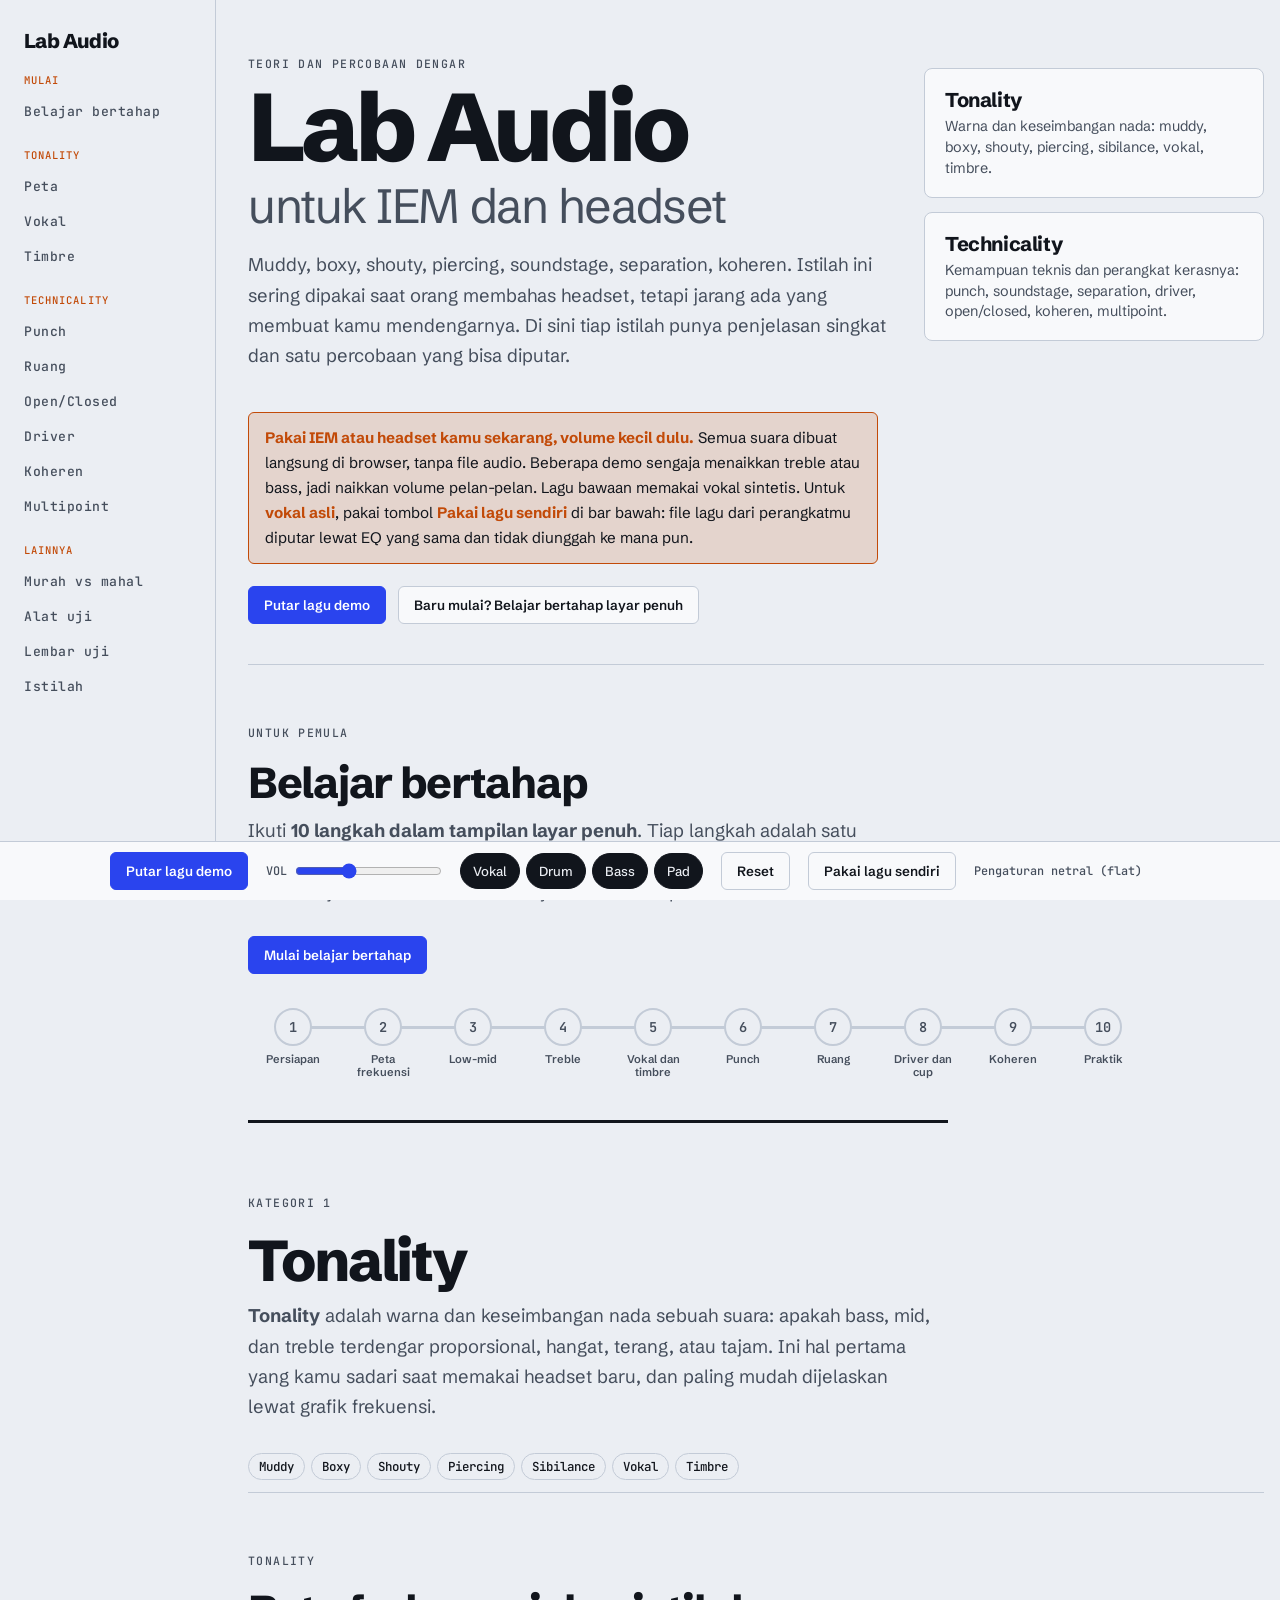
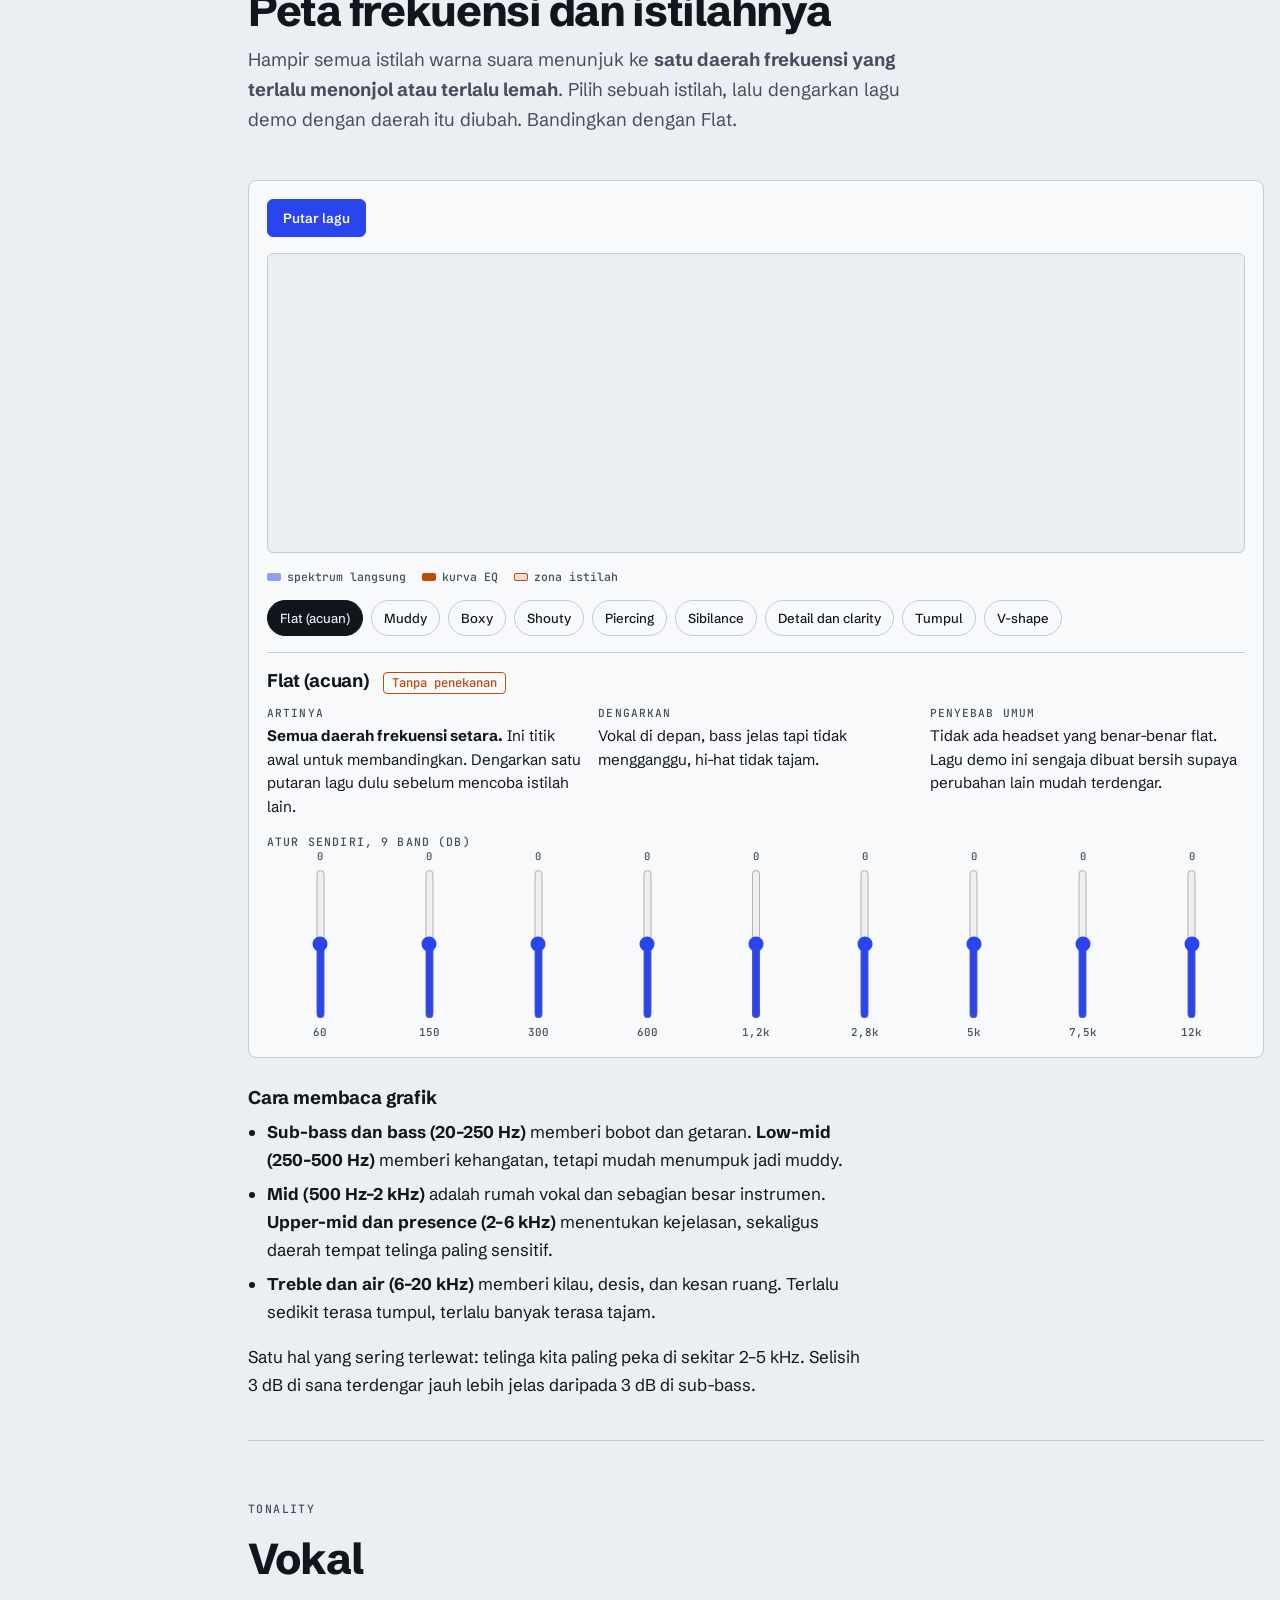
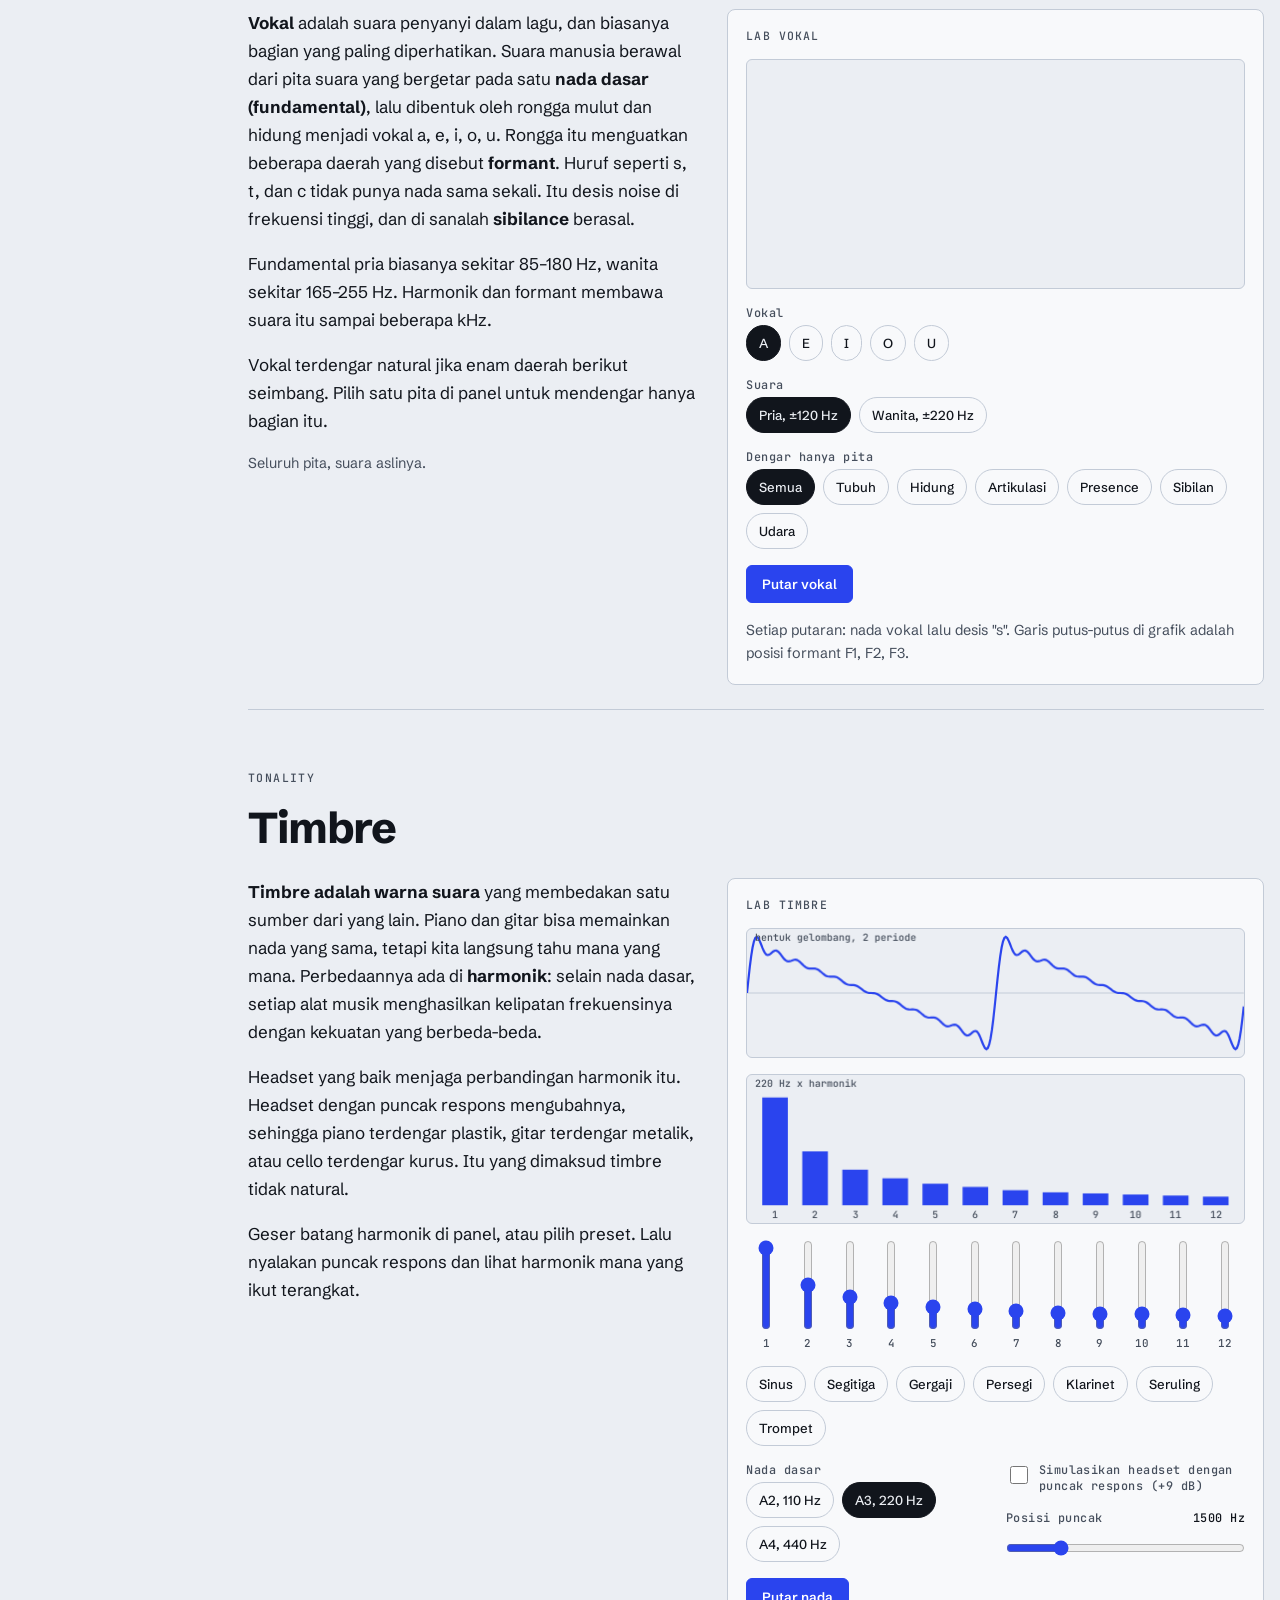
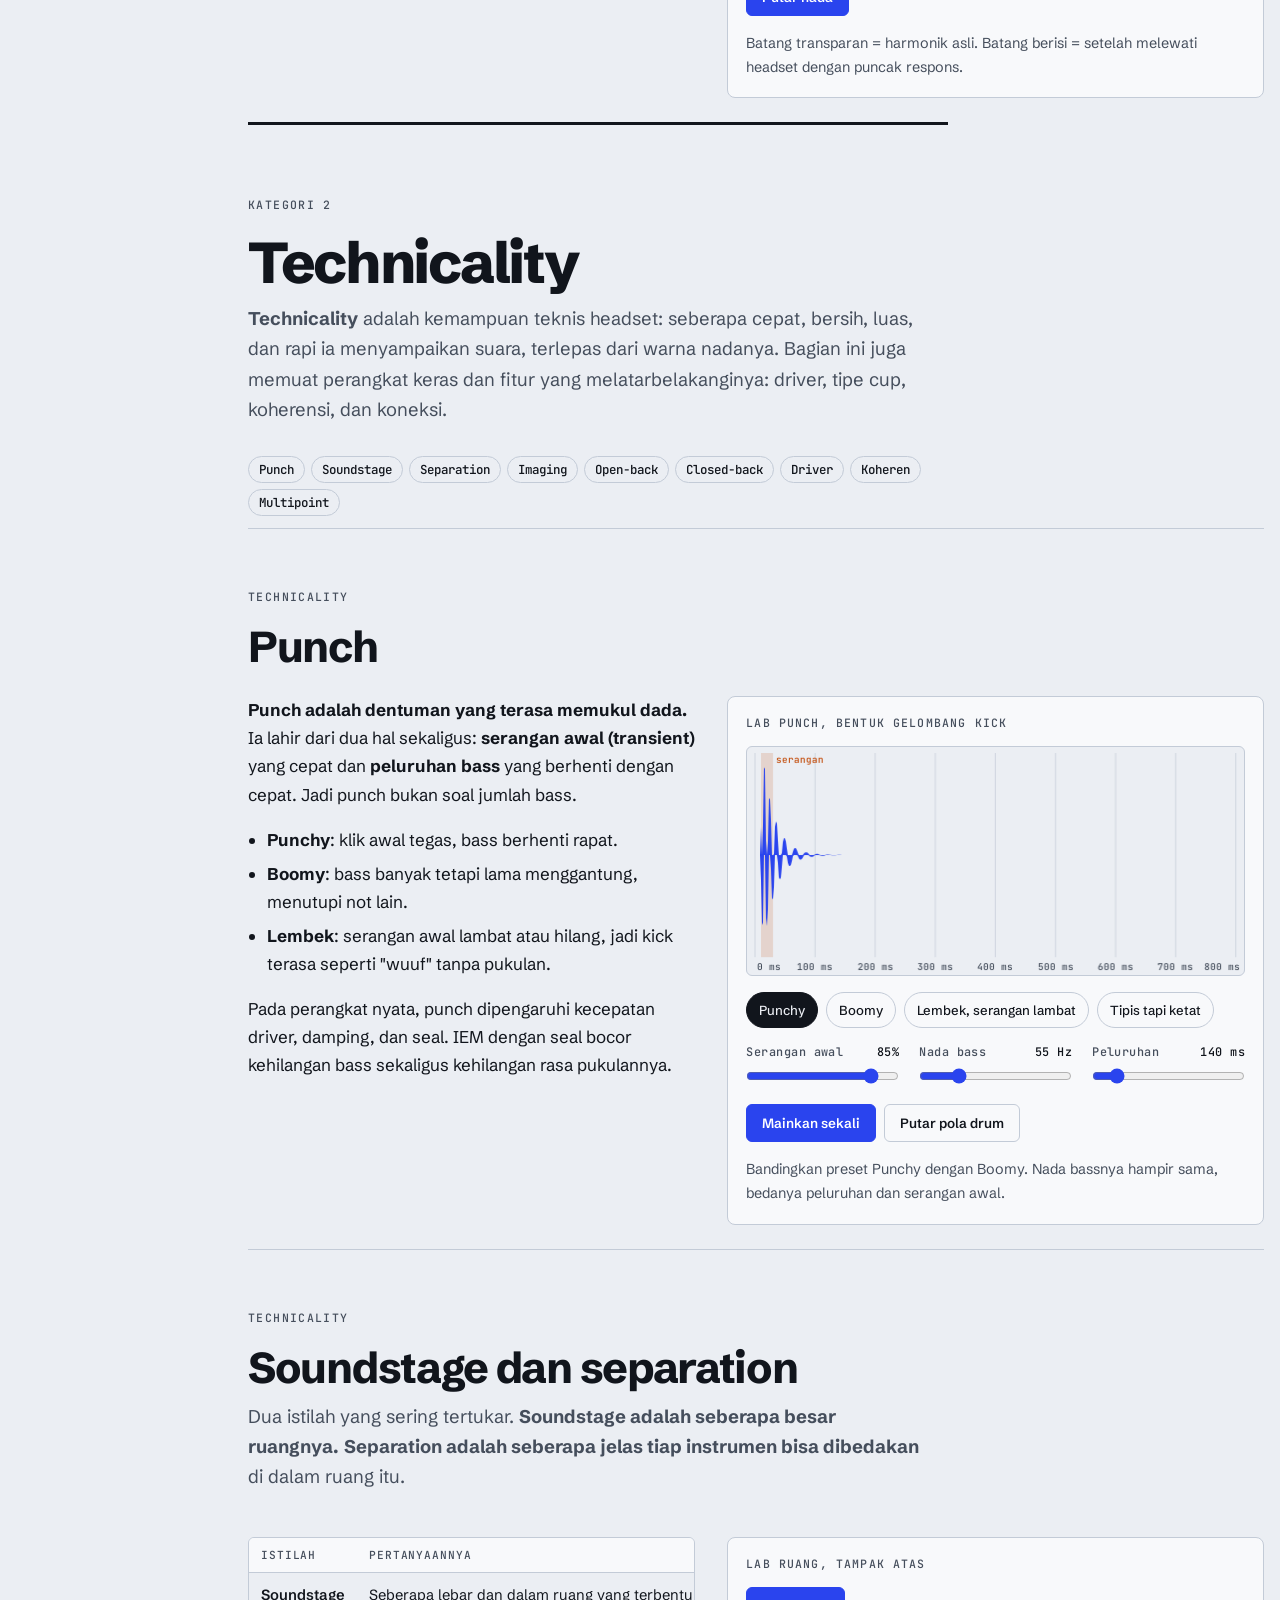
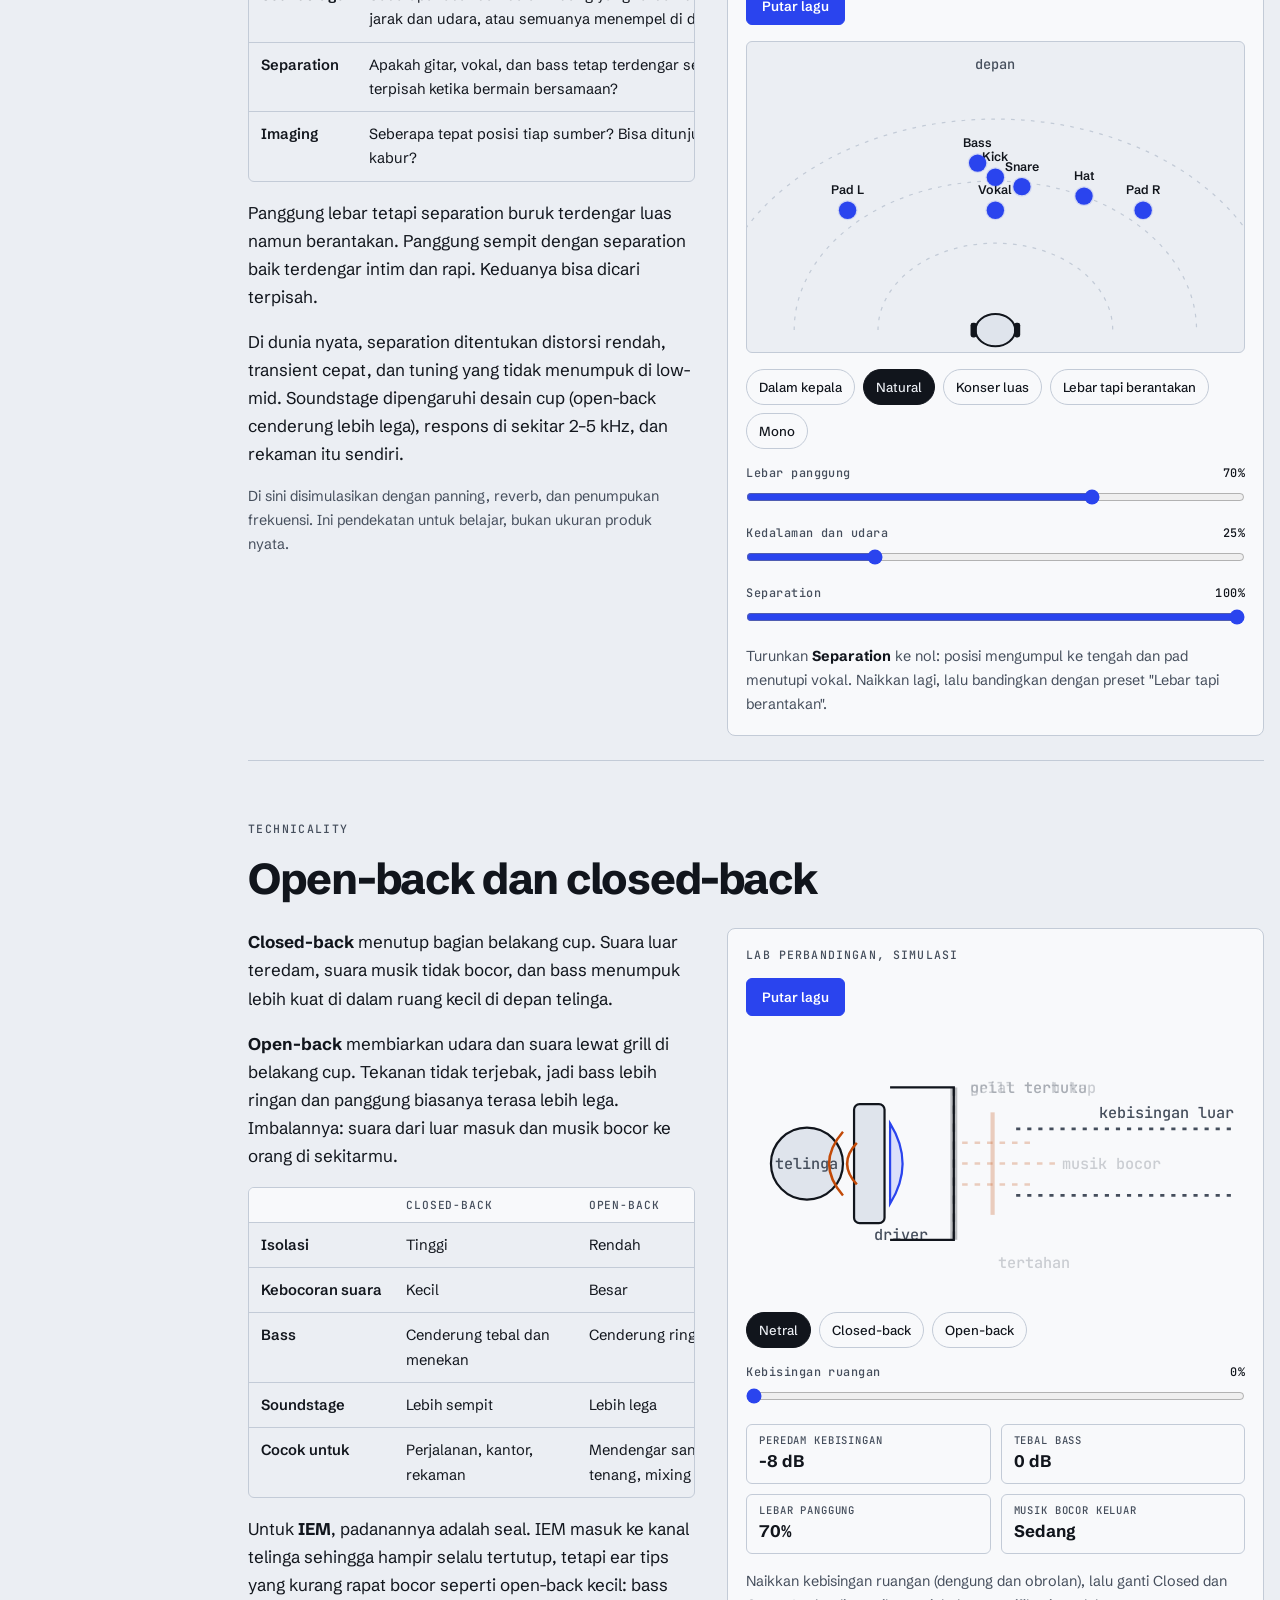
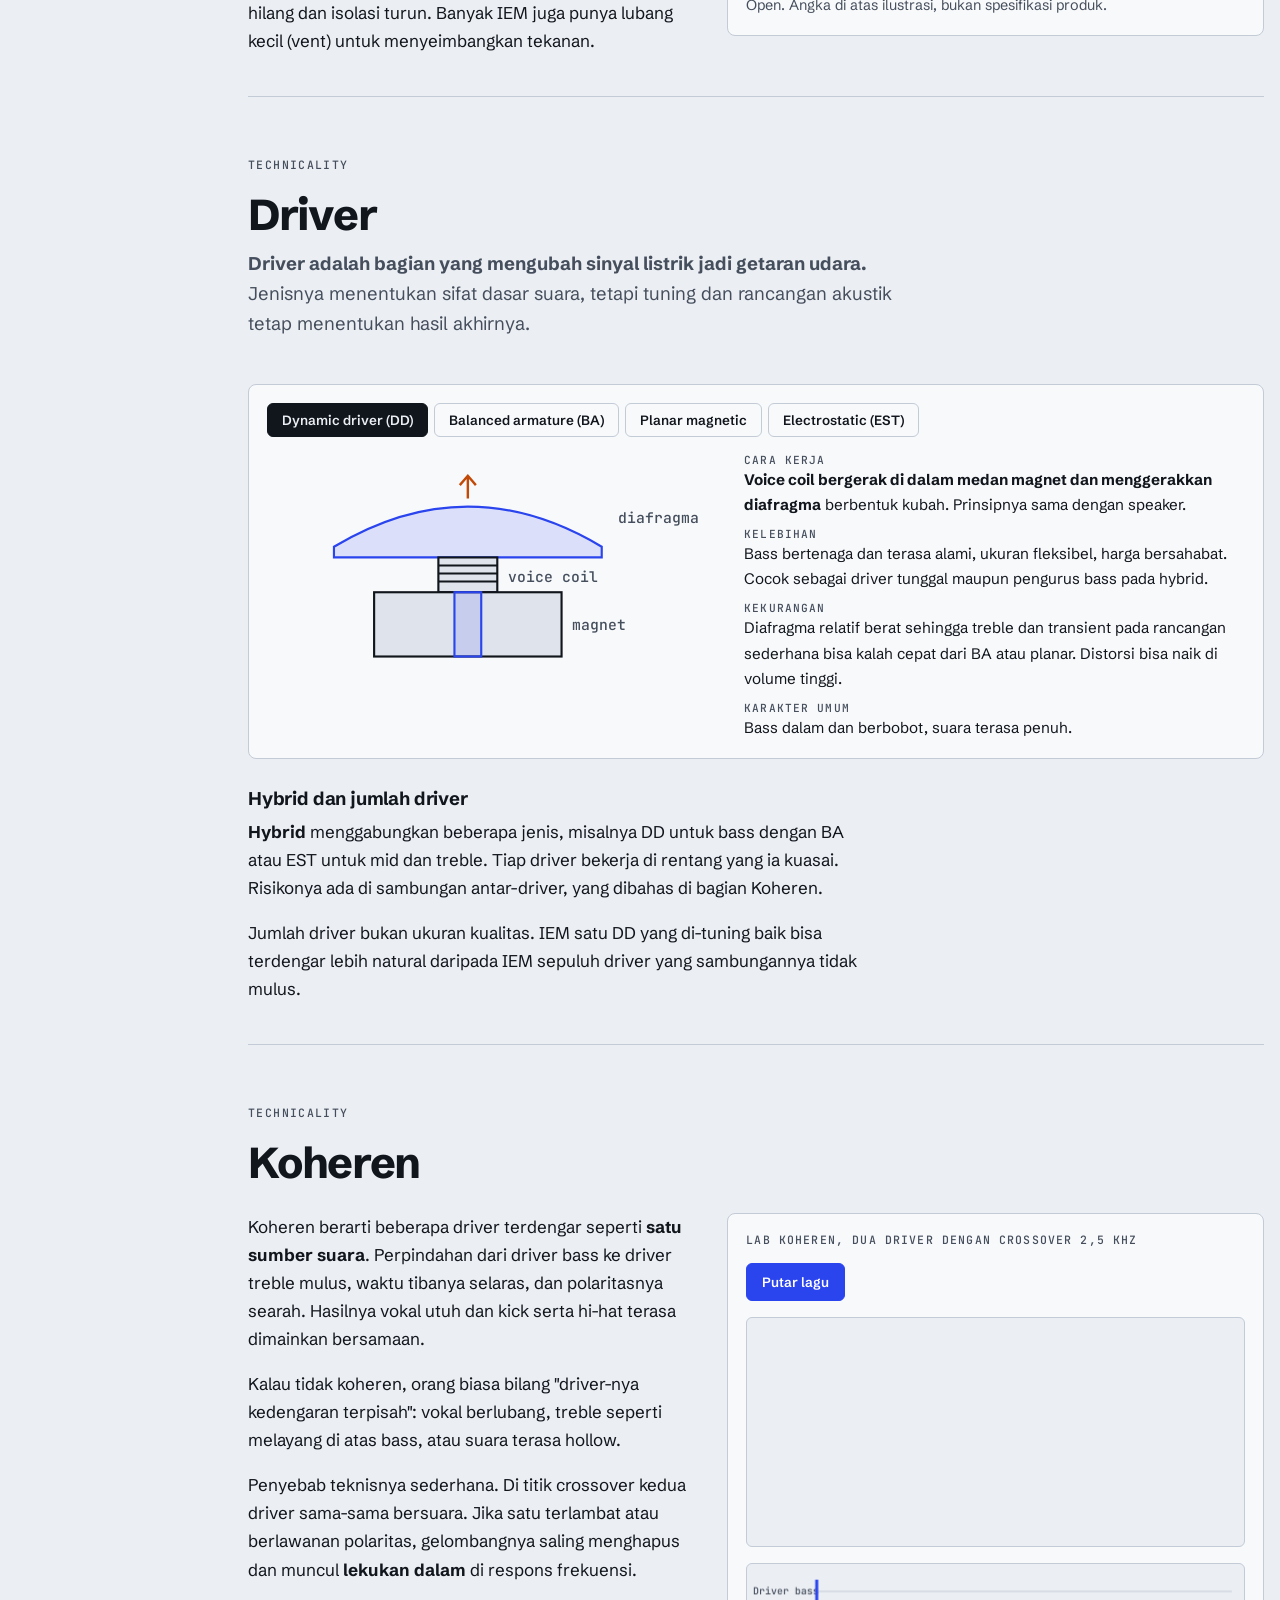
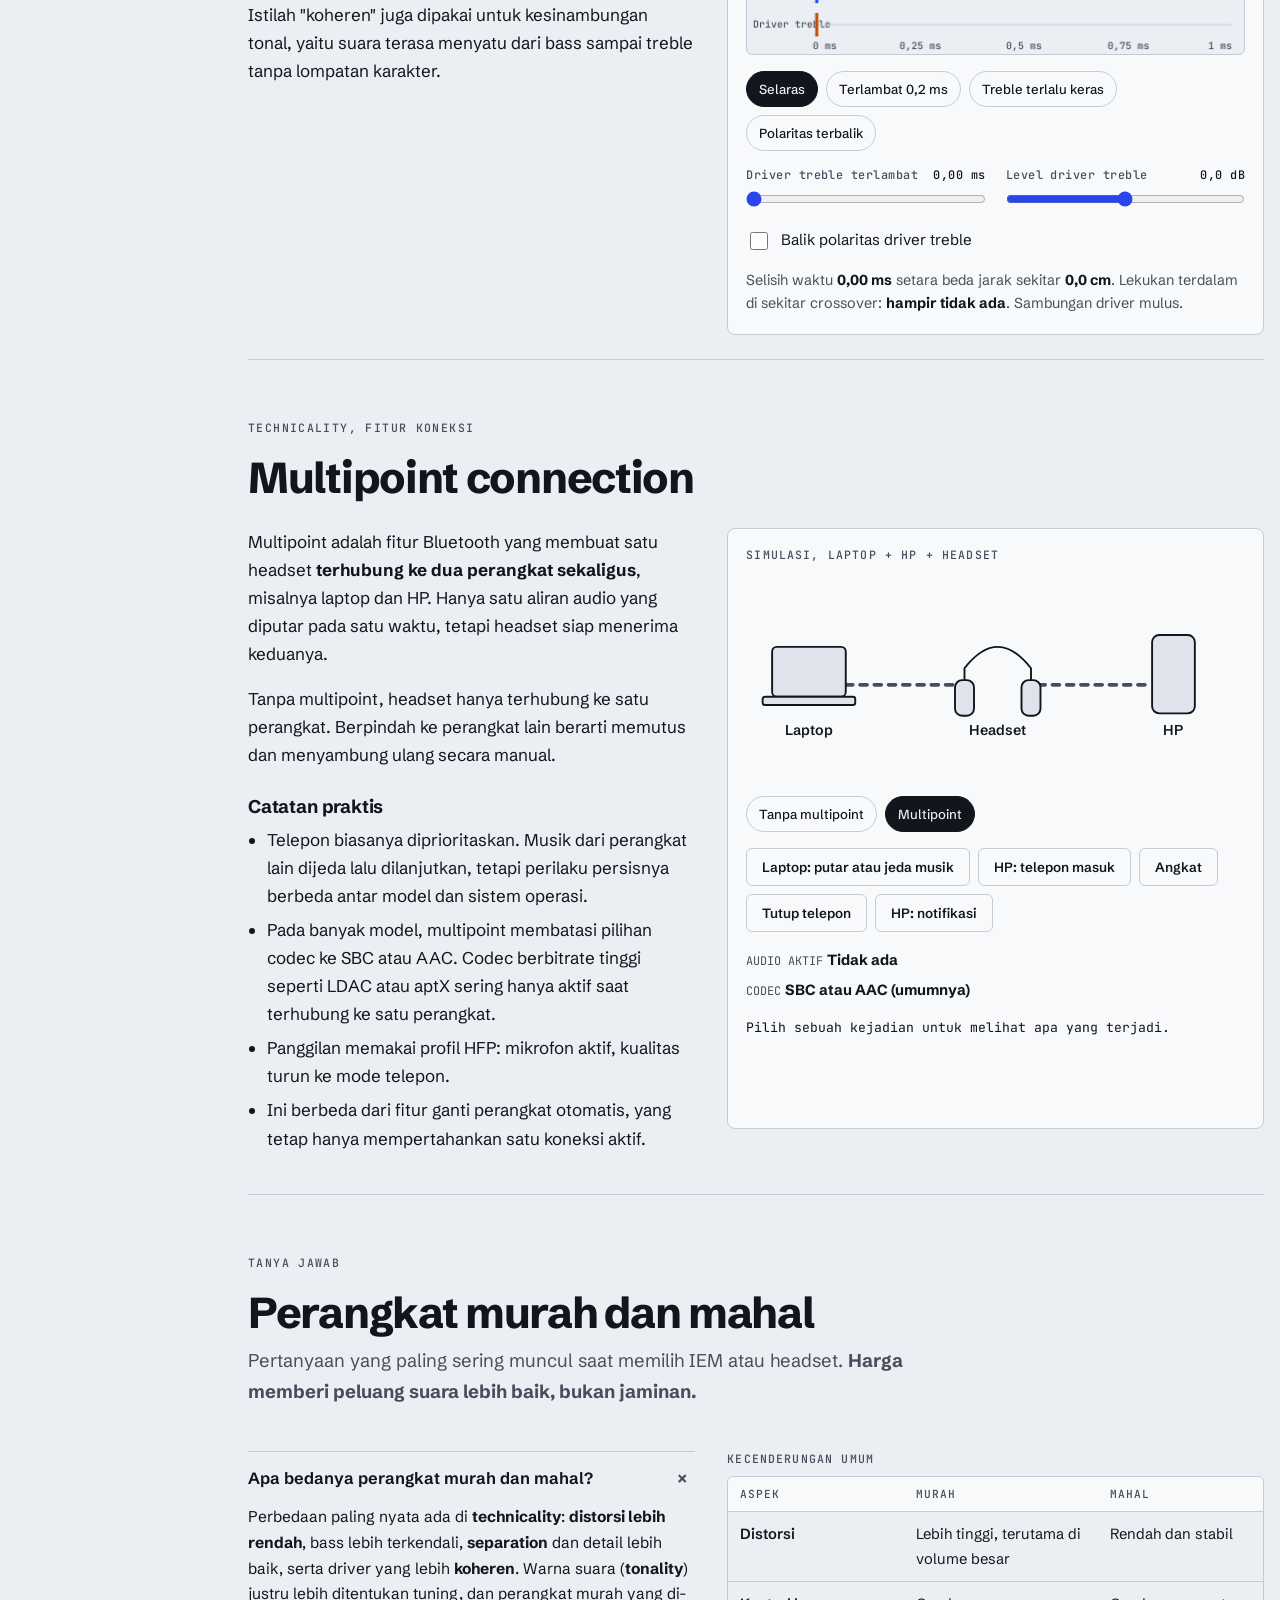
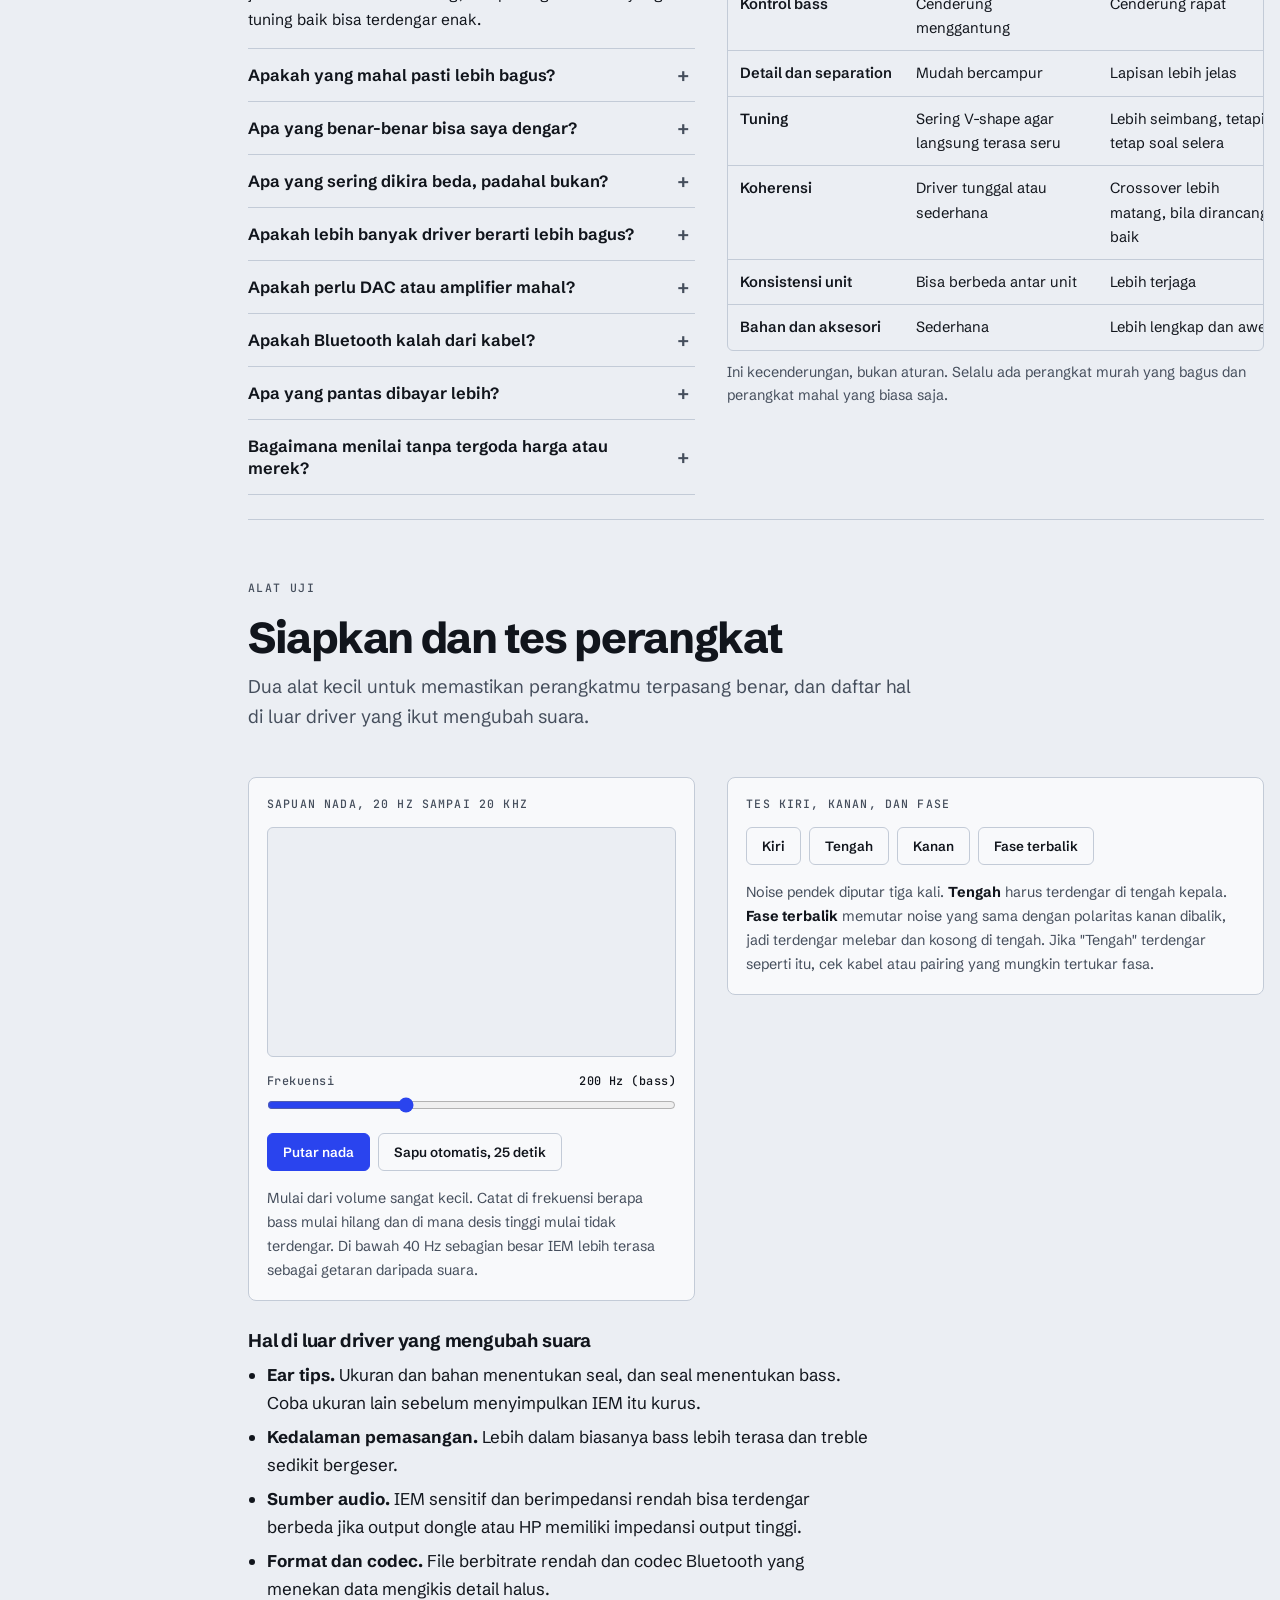
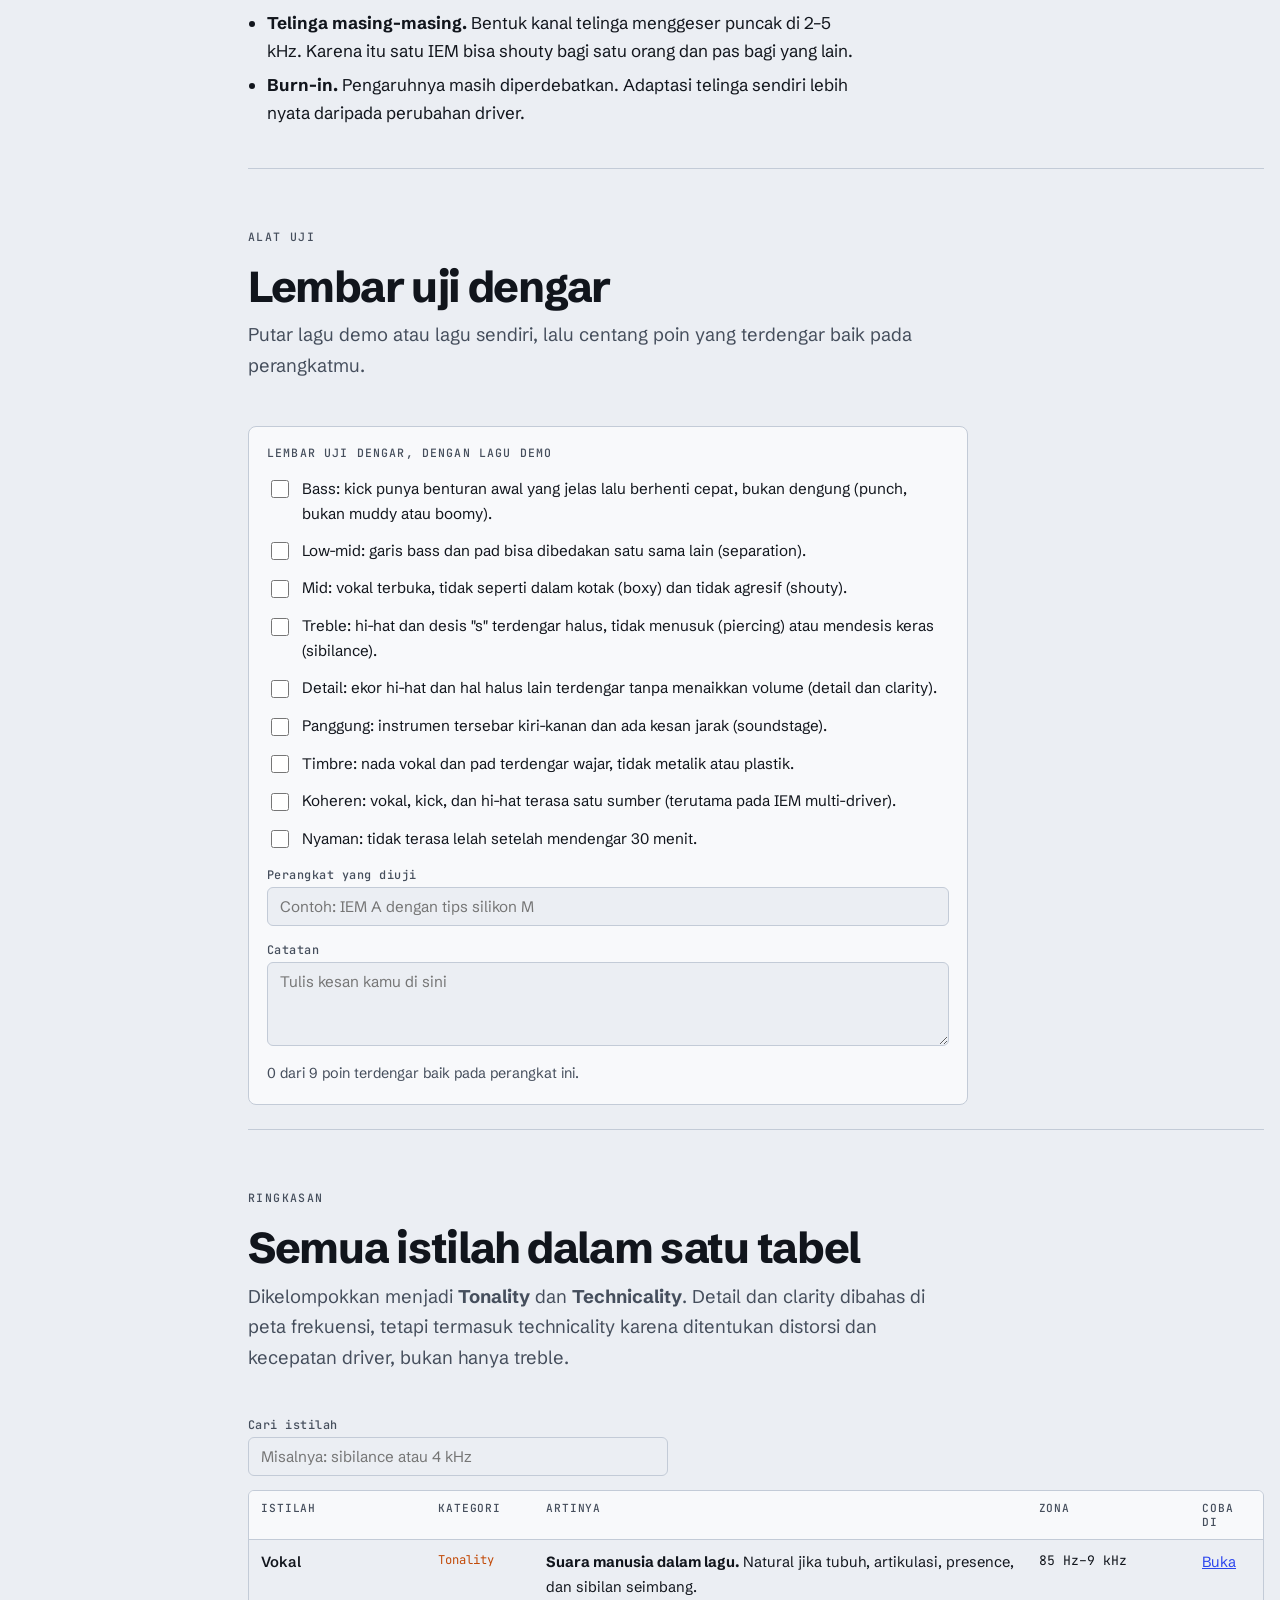
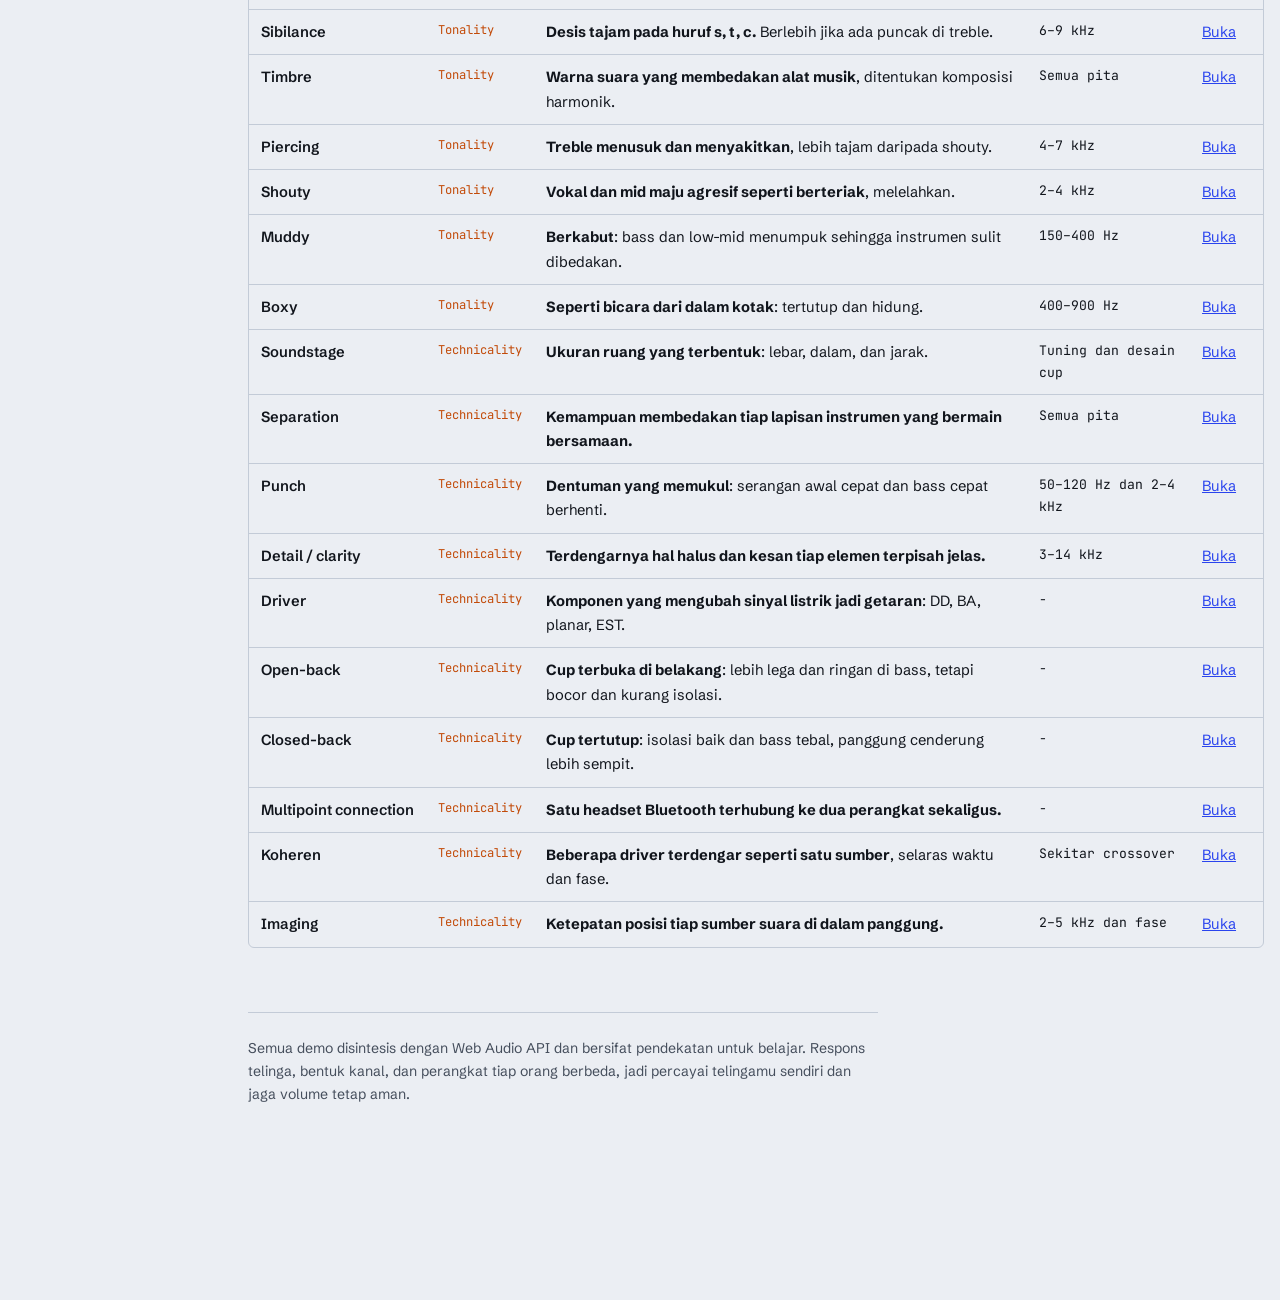
==== index.html @ 8c3d5c43 "Lab Audio" ====
<!doctype html>
<html lang="id">
<head>
<meta charset="utf-8">
<meta name="viewport" content="width=device-width,initial-scale=1,viewport-fit=cover">
<title>Lab Audio IEM</title>
<meta name="claude:viewport-fit-sides" content="cover">
<link rel="preconnect" href="https://fonts.googleapis.com">
<link rel="preconnect" href="https://fonts.gstatic.com" crossorigin>
<link href="https://fonts.googleapis.com/css2?family=JetBrains+Mono:wght@400;500&family=Schibsted+Grotesk:wght@400;500;600;700;800&display=swap" rel="stylesheet">
<style>
/* Layout: kolom tunggal berisi bagian-bagian lab; tiap bagian = teori singkat + panel percobaan. Grafik frekuensi log 20 Hz-20 kHz adalah motif utama. */
:root{
  --bg:#EBEEF3; --panel:#F8F9FB; --panel2:#DFE4EC; --ink:#11151C; --ink2:#454E5C; --line:#C3CBD7;
  --shade:rgba(17,21,28,.045);
  --accent:#2A44EE; --accent-soft:rgba(42,68,238,.14); --on-accent:#FFFFFF;
  --signal:#C24A08; --signal-soft:rgba(194,74,8,.16); --ok:#0C8660;
  --font-ui:"Schibsted Grotesk",system-ui,-apple-system,"Segoe UI",sans-serif;
  --font-mono:"JetBrains Mono",ui-monospace,Menlo,Consolas,monospace;
}
@media (prefers-color-scheme: dark){
  :root:not([data-theme="light"]){
    --bg:#0C1018; --panel:#141A25; --panel2:#1E2635; --ink:#E9EDF5; --ink2:#9BA6B9; --line:#2A3347;
    --shade:rgba(233,237,245,.045);
    --accent:#8EA0FF; --accent-soft:rgba(142,160,255,.2); --on-accent:#0C1018;
    --signal:#FF9A4D; --signal-soft:rgba(255,154,77,.2); --ok:#4FD1A0; color-scheme:dark;
  }
}
:root[data-theme="dark"]{
  --bg:#0C1018; --panel:#141A25; --panel2:#1E2635; --ink:#E9EDF5; --ink2:#9BA6B9; --line:#2A3347;
  --shade:rgba(233,237,245,.045);
  --accent:#8EA0FF; --accent-soft:rgba(142,160,255,.2); --on-accent:#0C1018;
  --signal:#FF9A4D; --signal-soft:rgba(255,154,77,.2); --ok:#4FD1A0; color-scheme:dark;
}
*{box-sizing:border-box}
html{scroll-behavior:smooth}
body{
  margin:0; background:var(--bg); color:var(--ink); font:400 1.0625rem/1.65 var(--font-ui);
  padding-left:max(16px,env(safe-area-inset-left,0px)); padding-right:max(16px,env(safe-area-inset-right,0px));
  padding-block:0 170px; -webkit-text-size-adjust:100%;
}
main{max-width:1060px;margin-inline:auto}
h1,h2,h3{margin:0;text-wrap:balance}
p{margin:0 0 1em}
a{color:var(--accent)}
:focus-visible{outline:2px solid var(--accent);outline-offset:2px}
.skip{position:absolute;left:-999px}
.skip:focus{left:16px;top:8px;background:var(--panel);padding:8px 12px;z-index:50}

/* nav */
.nav{position:sticky;top:env(safe-area-inset-top,0px);z-index:20;background:var(--bg);border-bottom:1px solid var(--line);
  display:flex;align-items:center;gap:6px;overflow-x:auto;padding-block:8px;scrollbar-width:none;max-width:1060px;margin-inline:auto}
.nav::-webkit-scrollbar{display:none}
.nav b{font:800 .95rem var(--font-ui);letter-spacing:-.01em;padding-right:10px;white-space:nowrap}
.nav .ng{font:500 .66rem var(--font-mono);letter-spacing:.1em;text-transform:uppercase;color:var(--signal);padding:0 4px 0 12px;white-space:nowrap;border-left:1px solid var(--line)}
.nav .ng:first-of-type{border-left:0;padding-left:0}
.cat{padding-block:72px 12px;border-top:3px solid var(--ink);display:grid;gap:12px;max-width:70ch;scroll-margin-top:52px}
.cat h2.cat-t{font:800 clamp(2.2rem,6vw,3.6rem)/1 var(--font-ui);letter-spacing:-.04em}
.cat .terms{display:flex;flex-wrap:wrap;gap:6px}
.cat .terms a{font:500 .78rem var(--font-mono);text-decoration:none;color:var(--ink);border:1px solid var(--line);padding:4px 10px;border-radius:999px}
.cat .terms a:hover{border-color:var(--ink2)}
.cats{display:grid;grid-template-columns:repeat(2,minmax(0,1fr));gap:14px;max-width:760px}
@media (max-width:620px){.cats{grid-template-columns:minmax(0,1fr)}}
.cats a{display:grid;gap:4px;border:1px solid var(--line);background:var(--panel);border-radius:8px;padding:14px 16px;text-decoration:none;color:var(--ink)}
.cats a:hover{border-color:var(--ink2)}
.cats strong{font:750 1.25rem var(--font-ui);letter-spacing:-.02em}
.cats span{font-size:.9rem;color:var(--ink2);line-height:1.45}
@media (min-width:900px){
  .hero{grid-template-columns:minmax(0,1fr) minmax(260px,340px);column-gap:48px;align-items:start}
  .hero>*{grid-column:1}
  .hero>.cats{grid-column:2;grid-row:1 / span 4;grid-template-columns:minmax(0,1fr);max-width:none;margin-top:12px}
  .hero>.cats a{padding:18px 20px}
}
.nav a{font:500 .78rem var(--font-mono);letter-spacing:.04em;text-decoration:none;color:var(--ink2);padding:6px 10px;border-radius:5px;white-space:nowrap}
.nav a:hover{background:var(--panel2);color:var(--ink)}

/* nav: bar atas di layar sempit, sidebar kiri di layar lebar */
.nav a{position:relative;z-index:1;transition:color .25s ease,background-color .25s ease,transform .25s ease}
.nav a.on{color:var(--ink);background:var(--panel2)}
.nav-ind{display:none}
.nav>*:not(.nav-ind){animation:navIn .5s cubic-bezier(.2,.7,.2,1) backwards;animation-delay:calc(var(--i,0)*35ms)}
@keyframes navIn{from{opacity:0;transform:translateX(-10px)}to{opacity:1;transform:none}}
@media (min-width:1000px){
  body{padding-left:calc(216px + 32px)}
  .nav{position:fixed;left:0;top:0;bottom:0;width:216px;max-width:none;margin:0;z-index:25;flex-direction:column;align-items:stretch;justify-content:flex-start;gap:2px;overflow-x:hidden;overflow-y:auto;
    padding:28px 14px 120px;border-bottom:0;border-right:1px solid var(--line);scrollbar-width:thin}
  .nav b{font-size:1.25rem;padding:0 10px 18px;letter-spacing:-.03em}
  .nav .ng,.nav .ng:first-of-type{border-left:0;padding:18px 10px 6px}
  .nav .ng:first-of-type{padding-top:0}
  .nav a{padding:8px 10px;font-size:.82rem}
  .nav a:hover{transform:translateX(4px);background:transparent;color:var(--ink)}
  .nav a.on,.nav a.on:hover{background:transparent;transform:translateX(4px)}
  .nav-ind{display:block;position:absolute;left:14px;right:14px;top:0;height:0;border-radius:6px;background:var(--panel2);z-index:0;opacity:0;
    transition:transform .4s cubic-bezier(.3,.8,.2,1),height .4s cubic-bezier(.3,.8,.2,1),opacity .3s ease}
  .transport{left:216px}
  .sec,.cat{scroll-margin-top:24px}
}
@media (prefers-reduced-motion:reduce){.nav>*{animation:none}.nav a,.nav-ind{transition:none}}

#navBrand{cursor:pointer;transition:opacity .2s ease}
#navBrand:hover{opacity:.65}
/* belajar bertahap */
[hidden]{display:none!important}
.steps{display:flex;overflow-x:auto;padding:8px 0 16px;max-width:900px;scrollbar-width:thin}
.sp{flex:1 0 78px;position:relative;display:grid;justify-items:center;align-content:start;gap:7px;background:none;border:0;padding:0 2px;cursor:pointer;color:var(--ink2);font-family:var(--font-ui)}
.sp::before{content:"";position:absolute;top:18px;left:-50%;right:50%;height:3px;border-radius:2px;background:var(--line);transition:background-color .45s ease}
.sp:first-child::before{display:none}
.sp.done::before{background:var(--accent)}
.sp .n{position:relative;z-index:1;width:38px;height:38px;border-radius:50%;border:2px solid var(--line);background:var(--bg);display:grid;place-items:center;font:600 .85rem var(--font-mono);
  transition:background-color .35s ease,border-color .35s ease,color .35s ease,transform .25s ease}
.sp .l{font:600 .7rem/1.2 var(--font-ui);text-align:center;max-width:74px}
.sp:hover .n{transform:translateY(-2px)}
.sp.done .n{background:var(--accent);border-color:var(--accent);color:var(--on-accent)}
.stepcard{background:var(--panel);border:1px solid var(--line);border-radius:8px;padding:24px;display:grid;gap:12px;max-width:820px}
.stepcard .meta{font:500 .7rem var(--font-mono);letter-spacing:.08em;text-transform:uppercase;color:var(--signal)}
.stepcard h3{font:800 clamp(1.7rem,4vw,2.3rem)/1.1 var(--font-ui);letter-spacing:-.03em}
.stepcard p{margin:0;font-size:.97rem}
.stepcard .goal{color:var(--ink2);font-size:1.05rem}
.stepcard .fl{font:500 .7rem var(--font-mono);letter-spacing:.1em;text-transform:uppercase;color:var(--ink2);display:block;margin-bottom:4px}
.stepfoot{display:flex;flex-wrap:wrap;gap:12px 16px;justify-content:space-between;align-items:center;border-top:3px solid var(--ink);margin-top:56px;padding-top:22px;max-width:820px}
.stepfoot .sf-mid{font:500 .78rem var(--font-mono);color:var(--ink2)}
.stepfoot .btn[disabled],.coursebar .btn[disabled]{opacity:.4;cursor:not-allowed}

/* mode layar penuh */
.coursebar{position:fixed;top:0;left:0;right:0;z-index:40;background:var(--panel);border-bottom:1px solid var(--line);
  padding:8px max(16px,env(safe-area-inset-right,0px)) 0 max(16px,env(safe-area-inset-left,0px))}
.cb-in{max-width:1060px;margin-inline:auto;display:flex;align-items:center;gap:12px;padding-bottom:8px}
.cb-in .btn{min-height:34px;padding:6px 12px;font-size:.8rem;white-space:nowrap}
.cb-steps{flex:1;display:flex;align-items:center;justify-content:center;min-width:0;overflow-x:auto;scrollbar-width:none}
.cb-dot{flex:none;position:relative;width:38px;height:28px;display:grid;place-items:center;background:none;border:0;padding:0;cursor:pointer}
.cb-dot::before{content:"";position:absolute;top:13px;left:-50%;right:50%;height:2px;background:var(--line);transition:background-color .4s ease}
.cb-dot:first-child::before{display:none}
.cb-dot.done::before,.cb-dot.cur::before{background:var(--accent)}
.cb-dot span{position:relative;z-index:1;width:26px;height:26px;border-radius:50%;border:2px solid var(--line);background:var(--panel);display:grid;place-items:center;font:600 .7rem var(--font-mono);color:var(--ink2);
  transition:background-color .35s ease,border-color .35s ease,color .35s ease,box-shadow .35s ease}
.cb-dot.done span{background:var(--accent);border-color:var(--accent);color:var(--on-accent)}
.cb-dot.cur span{border-color:var(--accent);color:var(--accent);box-shadow:0 0 0 4px var(--accent-soft)}
.cb-title{display:none;flex:1;min-width:0;font:600 .85rem var(--font-ui);overflow:hidden;text-overflow:ellipsis;white-space:nowrap}
.cb-nav{display:flex;gap:8px}
.cb-prog{height:3px;background:var(--panel2);margin-inline:calc(-1*max(16px,env(safe-area-inset-left,0px)))}
.cb-prog i{display:block;height:100%;width:0;background:var(--accent);transition:width .5s cubic-bezier(.3,.8,.2,1)}
@media (max-width:820px){.cb-steps{display:none}.cb-title{display:block}}
body.course{padding-top:64px;padding-left:max(16px,env(safe-area-inset-left,0px))}
body.course .nav,body.course .hero,body.course #jalur .sec-head,body.course #stepStrip{display:none}
body.course .transport{left:0}
body.course #jalur{border-top:0;padding-top:28px}
body.course .sec,body.course .cat{scroll-margin-top:80px}
body.course main.pgf{animation:pgf .45s cubic-bezier(.2,.7,.2,1)}
body.course main.pgb{animation:pgb .45s cubic-bezier(.2,.7,.2,1)}
@keyframes pgf{from{opacity:0;transform:translateX(36px)}to{opacity:1;transform:none}}
@keyframes pgb{from{opacity:0;transform:translateX(-36px)}to{opacity:1;transform:none}}
@media (prefers-reduced-motion:reduce){.sp .n,.sp::before,.cb-dot span,.cb-prog i{transition:none}body.course main.pgf,body.course main.pgb{animation:none}}
/* layout kiri-kanan di mode layar penuh */
#cLayout{display:none}
body.course #cLayout{display:grid;grid-template-columns:minmax(0,1fr);gap:28px}
body.course #jalur{display:none}
body.course footer{display:none}
.cpane{min-width:0}
body.course .cpane .sec{padding-block:0;border-top:0}
body.course .cpane .cat{padding-block:8px;border-top:0}
body.course .cpane .cat h2.cat-t{font-size:1.9rem}
body.course .cpane h2{font-size:1.6rem}
body.course .cpane .sec-head{margin-bottom:18px}
body.course .cpane .lead{font-size:1rem}
body.course .cpane>*+*{margin-top:22px}
body.course .cpane .stepcard{max-width:none}
@media (min-width:900px){
  body.course{padding-top:var(--bar,64px);padding-bottom:var(--tp,64px);padding-left:0;padding-right:0}
  body.course main{max-width:none}
  body.course #cLayout{grid-template-columns:minmax(320px,5fr) minmax(0,7fr);gap:0;height:calc(100dvh - var(--bar,64px) - var(--tp,64px))}
  .cpane{overflow-y:auto;padding:24px 28px 48px;min-height:0;scrollbar-width:thin}
  #cLeft{border-right:1px solid var(--line);padding-left:max(24px,env(safe-area-inset-left,0px))}
  body.course #stepFoot{display:none}
}
/* mode belajar: ringkas */
.stepcard .todo{margin:0;padding-left:1.2em;display:grid;gap:8px;font-size:1rem}
.stepcard .todo li::marker{color:var(--accent);font-weight:700}
body.course .hint,body.course .legend{display:none}
body.course .term-grid{grid-template-columns:repeat(2,minmax(0,1fr))}
body.course .term-grid>div:nth-child(3){display:none}
body.course .cpane .lab{padding:16px}
.more{margin-top:18px;border-top:1px solid var(--line);padding-top:14px}
.more summary{cursor:pointer;font:600 .85rem var(--font-ui);color:var(--ink2)}
.more summary:hover{color:var(--ink)}
.more[open] summary{margin-bottom:16px}
/* tanya jawab */
.faqs{display:grid;gap:0;border-top:1px solid var(--line)}
.faq{border-bottom:1px solid var(--line)}
.faq summary{cursor:pointer;list-style:none;padding:15px 36px 15px 0;font:650 1.02rem/1.35 var(--font-ui);position:relative;transition:color .2s ease}
.faq summary::-webkit-details-marker{display:none}
.faq summary::after{content:"+";position:absolute;right:6px;top:50%;transform:translateY(-50%);font:500 1.3rem var(--font-mono);color:var(--ink2);transition:transform .3s ease}
.faq[open] summary::after{transform:translateY(-50%) rotate(45deg)}
.faq summary:hover{color:var(--accent)}
.faq-a{padding:0 0 16px;font-size:.97rem;max-width:62ch;animation:faqin .3s ease}
.faq-a ul{margin:0;padding-left:1.1em;display:grid;gap:4px}
@keyframes faqin{from{opacity:0;transform:translateY(-4px)}to{opacity:1;transform:none}}
@media (prefers-reduced-motion:reduce){.faq summary::after,.faq-a{transition:none;animation:none}}
/* hero */
.hero{padding-block:56px 40px;display:grid;gap:22px}
.eyebrow{font:500 .72rem var(--font-mono);letter-spacing:.12em;text-transform:uppercase;color:var(--ink2);margin:0 0 10px}
h1{font:800 clamp(2.8rem,9vw,6rem)/.95 var(--font-ui);letter-spacing:-.045em}
h1 span{display:block;font-weight:400;color:var(--ink2);letter-spacing:-.03em;font-size:.5em;margin-top:.22em}
.lead{font-size:1.15rem;color:var(--ink2);max-width:62ch}
.notice{border:1px solid var(--signal);background:var(--signal-soft);padding:12px 16px;border-radius:6px;max-width:70ch;font-size:.95rem;margin:0}
.notice b{color:var(--signal)}
.hero-actions{display:flex;flex-wrap:wrap;gap:12px;align-items:center}

/* sections */
.sec{padding-block:60px 24px;border-top:1px solid var(--line);scroll-margin-top:52px}
.sec-head{display:grid;gap:10px;margin-bottom:26px;max-width:70ch}
h2{font:750 clamp(1.8rem,4.6vw,2.7rem)/1.08 var(--font-ui);letter-spacing:-.03em}
h3{font:700 1.15rem/1.3 var(--font-ui);letter-spacing:-.01em}
.split{display:grid;grid-template-columns:minmax(0,1fr) minmax(0,1.2fr);gap:32px;align-items:start}
.split>*{min-width:0}
@media (max-width:860px){.split{grid-template-columns:minmax(0,1fr);gap:22px}}
.prose{max-width:62ch}
.prose h3{margin:1.4em 0 .4em}
.prose ul{padding-left:1.1em;margin:0 0 1em}
.prose li{margin-bottom:.35em}
.lab{background:var(--panel);border:1px solid var(--line);border-radius:8px;padding:18px;display:grid;gap:16px;min-width:0}
.lab-t{font:500 .72rem var(--font-mono);letter-spacing:.1em;text-transform:uppercase;color:var(--ink2);margin:0}
.hint{font-size:.9rem;color:var(--ink2);margin:0}
.hint b{color:var(--ink)}
.mono{font-family:var(--font-mono)}
.num{font-variant-numeric:tabular-nums}

/* controls */
.btn{font:600 .84rem var(--font-ui);padding:9px 15px;border:1px solid var(--line);background:var(--panel);color:var(--ink);border-radius:6px;cursor:pointer;min-height:38px}
.btn:hover{border-color:var(--ink2)}
.btn.primary{background:var(--accent);border-color:var(--accent);color:var(--on-accent)}
.btn.primary[aria-pressed="true"]{background:var(--ink);border-color:var(--ink);color:var(--bg)}
.btn.ghost{background:transparent}
.chips{display:flex;flex-wrap:wrap;gap:8px}
.chip{font:500 .82rem var(--font-ui);padding:7px 12px;border:1px solid var(--line);background:transparent;color:var(--ink);border-radius:999px;cursor:pointer;min-height:36px}
.chip:hover{border-color:var(--ink2)}
.chip[aria-pressed="true"]{background:var(--ink);color:var(--bg);border-color:var(--ink)}
.chip.sig[aria-pressed="true"]{background:var(--signal);border-color:var(--signal);color:var(--bg)}
.field{display:grid;gap:4px}
.field label,.field .fl{font:500 .74rem var(--font-mono);letter-spacing:.04em;color:var(--ink2);display:flex;justify-content:space-between;gap:8px}
.field output{color:var(--ink);font-variant-numeric:tabular-nums}
input[type=range]{width:100%;accent-color:var(--accent);margin:0;min-height:24px}
input[type=text],textarea,input[type=search]{font:400 .95rem var(--font-ui);background:var(--bg);color:var(--ink);border:1px solid var(--line);border-radius:6px;padding:9px 12px;width:100%}
textarea{min-height:84px;resize:vertical}
.grid2{display:grid;grid-template-columns:repeat(2,minmax(0,1fr));gap:14px 20px}
.grid3{display:grid;grid-template-columns:repeat(3,minmax(0,1fr));gap:14px 20px}
@media (max-width:560px){.grid2,.grid3{grid-template-columns:minmax(0,1fr)}}
.check{display:flex;gap:10px;align-items:flex-start;font-size:.95rem}
.check input{margin-top:.35em;accent-color:var(--accent);width:18px;height:18px;flex:none}

/* plots */
canvas{display:block;width:100%}
.plot{height:300px;border:1px solid var(--line);border-radius:6px;background:var(--bg)}
.plot.s{height:230px}
.plot.xs{height:130px}
@media (max-width:600px){.plot{height:250px}.plot.s{height:210px}}
.legend{display:flex;flex-wrap:wrap;gap:6px 16px;font:500 .72rem var(--font-mono);color:var(--ink2)}
.legend i{display:inline-block;width:14px;height:8px;border-radius:2px;margin-right:6px;vertical-align:baseline}

/* term detail */
.term{border-top:1px solid var(--line);padding-top:16px;display:grid;gap:12px}
.term-top{display:flex;flex-wrap:wrap;gap:8px 14px;align-items:baseline}
.tag{font:500 .76rem var(--font-mono);color:var(--signal);border:1px solid var(--signal);padding:2px 8px;border-radius:4px}
.term-grid{display:grid;grid-template-columns:repeat(3,minmax(0,1fr));gap:16px;margin:0}
.term-grid dt{font:500 .7rem var(--font-mono);letter-spacing:.1em;text-transform:uppercase;color:var(--ink2);margin-bottom:4px}
.term-grid dd{margin:0;font-size:.95rem;line-height:1.55}
@media (max-width:760px){.term-grid{grid-template-columns:minmax(0,1fr)}}

/* eq bank */
.eqbank{display:grid;grid-template-columns:repeat(9,minmax(0,1fr));gap:2px;align-items:end}
.eqcol{display:grid;justify-items:center;gap:6px;min-width:0}
.eqcol output{font:500 .66rem var(--font-mono);color:var(--ink2);font-variant-numeric:tabular-nums}
.eqcol span{font:500 .68rem var(--font-mono);color:var(--ink2)}
.vs{writing-mode:vertical-lr;direction:rtl;height:150px;width:26px;accent-color:var(--accent);margin:0}

/* tables */
.tw{overflow-x:auto;border:1px solid var(--line);border-radius:6px}
table{border-collapse:collapse;width:100%;font-size:.92rem;min-width:560px}
th,td{padding:10px 12px;text-align:left;vertical-align:top;border-bottom:1px solid var(--line)}
th{font:500 .7rem var(--font-mono);letter-spacing:.08em;text-transform:uppercase;color:var(--ink2);background:var(--panel)}
tr:last-child td{border-bottom:0}
td:first-child{font-weight:600;white-space:nowrap}

/* svg */
svg{max-width:100%;height:auto;display:block}
.sv-line{stroke:var(--ink);fill:none;stroke-width:1.6}
.sv-fill{fill:var(--panel2);stroke:var(--ink);stroke-width:1.6}
.sv-acc{fill:var(--accent-soft);stroke:var(--accent);stroke-width:1.6}
.sv-sig{stroke:var(--signal);fill:none;stroke-width:1.8}
.sv-t{font:500 11px var(--font-mono);fill:var(--ink2)}
.sv-tt{font:600 12px var(--font-ui);fill:var(--ink)}
.stage-svg{background:var(--bg);border:1px solid var(--line);border-radius:6px}

/* transport */
.transport{position:fixed;left:0;right:0;bottom:0;z-index:30;background:var(--panel);border-top:1px solid var(--line);
  padding:10px max(16px,env(safe-area-inset-right,0px)) calc(10px + env(safe-area-inset-bottom,0px)) max(16px,env(safe-area-inset-left,0px))}
.tp-in{max-width:1060px;margin-inline:auto;display:flex;flex-wrap:wrap;gap:10px 18px;align-items:center}
.tp-in .vol{display:flex;align-items:center;gap:8px;font:500 .74rem var(--font-mono);color:var(--ink2);flex:1 1 140px;min-width:120px;max-width:220px}
.mutes{display:flex;gap:6px;flex-wrap:wrap}
.mode{font:500 .74rem var(--font-mono);color:var(--ink2);flex:1 1 160px}
.mode b{color:var(--signal);font-weight:500}

/* misc */
.cols-sv{display:grid;grid-template-columns:repeat(2,minmax(0,1fr));gap:14px}
@media (max-width:560px){.cols-sv{grid-template-columns:minmax(0,1fr)}}
.enc-fig[data-enc="none"] .only-closed,.enc-fig[data-enc="none"] .only-open{opacity:.25}
.enc-fig[data-enc="closed"] .only-open{display:none}
.enc-fig[data-enc="open"] .only-closed{display:none}
.enc-fig .leak{stroke-dasharray:4 5;animation:dash 1.2s linear infinite}
@keyframes dash{to{stroke-dashoffset:-18}}
.readouts{display:grid;grid-template-columns:repeat(2,minmax(0,1fr));gap:10px}
.ro{border:1px solid var(--line);border-radius:6px;padding:8px 12px}
.ro small{display:block;font:500 .66rem var(--font-mono);letter-spacing:.08em;text-transform:uppercase;color:var(--ink2)}
.ro strong{font:700 1.05rem var(--font-ui);font-variant-numeric:tabular-nums}
.tabs{display:flex;flex-wrap:wrap;gap:6px}
.tabs button{font:600 .84rem var(--font-ui);padding:8px 14px;border:1px solid var(--line);background:transparent;color:var(--ink);border-radius:6px;cursor:pointer}
.tabs button[aria-selected="true"]{background:var(--ink);color:var(--bg);border-color:var(--ink)}
.drv{display:grid;grid-template-columns:minmax(0,1fr) minmax(0,1.1fr);gap:22px;align-items:start}
@media (max-width:760px){.drv{grid-template-columns:minmax(0,1fr)}}
.drv dl{margin:0;display:grid;gap:10px}
.drv dt{font:500 .7rem var(--font-mono);letter-spacing:.1em;text-transform:uppercase;color:var(--ink2)}
.drv dd{margin:0;font-size:.95rem}
.mp-state{display:grid;gap:6px;font-size:.92rem}
.mp-log{list-style:none;margin:0;padding:0;display:grid;gap:4px;font:400 .82rem/1.45 var(--font-mono);color:var(--ink2);min-height:7em}
.mp-log li:first-child{color:var(--ink)}
.lnk{stroke-width:3;stroke-linecap:round;fill:none}
.lnk[data-s="off"]{stroke:var(--line);stroke-dasharray:2 7}
.lnk[data-s="idle"]{stroke:var(--ink2);stroke-dasharray:6 6}
.lnk[data-s="active"]{stroke:var(--accent);stroke-dasharray:8 6;animation:dash 1s linear infinite}
.dev{fill:var(--panel2);stroke:var(--ink);stroke-width:1.6}
.dev[data-s="active"]{stroke:var(--accent);fill:var(--accent-soft)}
.dev[data-s="off"]{opacity:.45}
footer{border-top:1px solid var(--line);margin-top:40px;padding-block:24px;color:var(--ink2);font-size:.88rem;max-width:70ch}
@media (prefers-reduced-motion:reduce){html{scroll-behavior:auto}.lnk,.enc-fig .leak{animation:none!important}}
</style>

<a class="skip" href="#peta">Lewati ke konten</a>
<nav class="nav" aria-label="Bagian halaman">
  <i class="nav-ind" id="navInd" aria-hidden="true"></i>
  <b id="navBrand" role="link" tabindex="0" title="Kembali ke atas">Lab Audio</b>
  <span class="ng">Mulai</span>
  <a href="#jalur">Belajar bertahap</a>
  <span class="ng">Tonality</span>
  <a href="#peta">Peta</a><a href="#vokal">Vokal</a><a href="#timbre">Timbre</a>
  <span class="ng">Technicality</span>
  <a href="#punch">Punch</a><a href="#ruang">Ruang</a><a href="#bukatutup">Open/Closed</a><a href="#driver">Driver</a><a href="#koheren">Koheren</a>
  <a href="#multipoint">Multipoint</a>
  <span class="ng">Lainnya</span>
  <a href="#harga">Murah vs mahal</a><a href="#alat">Alat uji</a><a href="#uji">Lembar uji</a><a href="#istilah">Istilah</a>
</nav>
<div class="coursebar" id="courseBar" hidden>
  <div class="cb-in">
    <button class="btn ghost" id="cbExit">Keluar</button>
    <div class="cb-steps" id="cbSteps" role="group" aria-label="Langkah belajar"></div>
    <span class="cb-title" id="cbTitle"></span>
    <div class="cb-nav"><button class="btn" id="cbPrev">Kembali</button><button class="btn primary" id="cbNext">Lanjut</button></div>
  </div>
  <div class="cb-prog" role="progressbar" aria-label="Kemajuan belajar"><i id="cbProg"></i></div>
</div>

<main>
<header class="hero">
  <div>
    <p class="eyebrow">Teori dan percobaan dengar</p>
    <h1>Lab Audio<span>untuk IEM dan headset</span></h1>
  </div>
  <p class="lead">Muddy, boxy, shouty, piercing, soundstage, separation, koheren. Istilah ini sering dipakai saat orang membahas headset, tetapi jarang ada yang membuat kamu mendengarnya. Di sini tiap istilah punya penjelasan singkat dan satu percobaan yang bisa diputar.</p>
  <p class="notice"><b>Pakai IEM atau headset kamu sekarang, volume kecil dulu.</b> Semua suara dibuat langsung di browser, tanpa file audio. Beberapa demo sengaja menaikkan treble atau bass, jadi naikkan volume pelan-pelan. Lagu bawaan memakai vokal sintetis. Untuk <b>vokal asli</b>, pakai tombol <b>Pakai lagu sendiri</b> di bar bawah: file lagu dari perangkatmu diputar lewat EQ yang sama dan tidak diunggah ke mana pun.</p>
  <div class="cats">
    <a href="#tonality"><strong>Tonality</strong><span>Warna dan keseimbangan nada: muddy, boxy, shouty, piercing, sibilance, vokal, timbre.</span></a>
    <a href="#technicality"><strong>Technicality</strong><span>Kemampuan teknis dan perangkat kerasnya: punch, soundstage, separation, driver, open/closed, koheren, multipoint.</span></a>
  </div>
  <div class="hero-actions">
    <button class="btn primary" id="heroPlay" aria-pressed="false">Putar lagu demo</button>
    <button class="btn" id="heroStart">Baru mulai? Belajar bertahap layar penuh</button>
  </div>
</header>

<!-- ===== JALUR BELAJAR ===== -->
<section class="sec" id="jalur">
  <div class="sec-head">
    <p class="eyebrow">Untuk pemula</p>
    <h2>Belajar bertahap</h2>
    <p class="lead">Ikuti <b>10 langkah dalam tampilan layar penuh</b>. Tiap langkah adalah satu halaman berisi penjelasan dan lab yang kamu butuhkan. Selesai satu langkah, tekan lanjut dan halaman berikutnya muncul. Tanpa scroll bolak-balik.</p>
    <div class="hero-actions"><button class="btn primary" id="stStart">Mulai belajar bertahap</button></div>
  </div>
  <div class="steps" id="stepStrip" role="list" aria-label="Daftar langkah"></div>
  <div class="stepcard" id="stepCard" aria-live="polite" hidden></div>
</section>
<div id="cLayout"><div class="cpane" id="cLeft"></div><div class="cpane" id="cRight"></div></div>

<div class="cat" id="tonality">
  <p class="eyebrow">Kategori 1</p>
  <h2 class="cat-t">Tonality</h2>
  <p class="lead"><b>Tonality</b> adalah warna dan keseimbangan nada sebuah suara: apakah bass, mid, dan treble terdengar proporsional, hangat, terang, atau tajam. Ini hal pertama yang kamu sadari saat memakai headset baru, dan paling mudah dijelaskan lewat grafik frekuensi.</p>
  <div class="terms"><a href="#peta">Muddy</a><a href="#peta">Boxy</a><a href="#peta">Shouty</a><a href="#peta">Piercing</a><a href="#peta">Sibilance</a><a href="#vokal">Vokal</a><a href="#timbre">Timbre</a></div>
</div>

<!-- ===== PETA ===== -->
<section class="sec" id="peta">
  <div class="sec-head">
    <p class="eyebrow">Tonality</p>
    <h2>Peta frekuensi dan istilahnya</h2>
    <p class="lead">Hampir semua istilah warna suara menunjuk ke <b>satu daerah frekuensi yang terlalu menonjol atau terlalu lemah</b>. Pilih sebuah istilah, lalu dengarkan lagu demo dengan daerah itu diubah. Bandingkan dengan Flat.</p>
  </div>
  <div class="lab">
    <canvas id="plotEq" class="plot" role="img" aria-label="Grafik frekuensi 20 Hz sampai 20 kHz dengan kurva EQ dan spektrum langsung"></canvas>
    <div class="legend"><span><i style="background:var(--accent);opacity:.5"></i>spektrum langsung</span><span><i style="background:var(--signal)"></i>kurva EQ</span><span><i style="background:var(--signal-soft);border:1px solid var(--signal)"></i>zona istilah</span></div>
    <div class="chips" id="termChips" role="group" aria-label="Pilih istilah"></div>
    <div class="term" aria-live="polite">
      <div class="term-top"><h3 id="tdName">Flat</h3><span class="tag" id="tdZone"></span></div>
      <dl class="term-grid">
        <div><dt>Artinya</dt><dd id="tdDef"></dd></div>
        <div><dt>Dengarkan</dt><dd id="tdHear"></dd></div>
        <div><dt>Penyebab umum</dt><dd id="tdCause"></dd></div>
      </dl>
    </div>
    <div>
      <p class="lab-t">Atur sendiri, 9 band (dB)</p>
      <div class="eqbank" id="eqBank"></div>
    </div>
  </div>
  <div class="prose" style="margin-top:28px">
    <h3>Cara membaca grafik</h3>
    <ul>
      <li><b>Sub-bass dan bass (20–250 Hz)</b> memberi bobot dan getaran. <b>Low-mid (250–500 Hz)</b> memberi kehangatan, tetapi mudah menumpuk jadi muddy.</li>
      <li><b>Mid (500 Hz–2 kHz)</b> adalah rumah vokal dan sebagian besar instrumen. <b>Upper-mid dan presence (2–6 kHz)</b> menentukan kejelasan, sekaligus daerah tempat telinga paling sensitif.</li>
      <li><b>Treble dan air (6–20 kHz)</b> memberi kilau, desis, dan kesan ruang. Terlalu sedikit terasa tumpul, terlalu banyak terasa tajam.</li>
    </ul>
    <p>Satu hal yang sering terlewat: telinga kita paling peka di sekitar 2–5 kHz. Selisih 3 dB di sana terdengar jauh lebih jelas daripada 3 dB di sub-bass.</p>
  </div>
</section>

<!-- ===== VOKAL ===== -->
<section class="sec" id="vokal">
  <div class="sec-head">
    <p class="eyebrow">Tonality</p>
    <h2>Vokal</h2>
  </div>
  <div class="split">
    <div class="prose">
      <p><b>Vokal</b> adalah suara penyanyi dalam lagu, dan biasanya bagian yang paling diperhatikan. Suara manusia berawal dari pita suara yang bergetar pada satu <b>nada dasar (fundamental)</b>, lalu dibentuk oleh rongga mulut dan hidung menjadi vokal a, e, i, o, u. Rongga itu menguatkan beberapa daerah yang disebut <b>formant</b>. Huruf seperti s, t, dan c tidak punya nada sama sekali. Itu desis noise di frekuensi tinggi, dan di sanalah <b>sibilance</b> berasal.</p>
      <p>Fundamental pria biasanya sekitar 85–180 Hz, wanita sekitar 165–255 Hz. Harmonik dan formant membawa suara itu sampai beberapa kHz.</p>
      <p>Vokal terdengar natural jika enam daerah berikut seimbang. Pilih satu pita di panel untuk mendengar hanya bagian itu.</p>
      <p class="hint" id="voxBandInfo"></p>
    </div>
    <div class="lab">
      <p class="lab-t">Lab vokal</p>
      <canvas id="plotVox" class="plot s" role="img" aria-label="Spektrum vokal dengan penanda formant"></canvas>
      <div class="field"><span class="fl">Vokal</span><div class="chips" id="voxVowels" role="group" aria-label="Pilih vokal"></div></div>
      <div class="field"><span class="fl">Suara</span><div class="chips" id="voxWho" role="group" aria-label="Pilih jenis suara"></div></div>
      <div class="field"><span class="fl">Dengar hanya pita</span><div class="chips" id="voxBands" role="group" aria-label="Pilih pita frekuensi"></div></div>
      <div><button class="btn primary" id="voxPlay" aria-pressed="false">Putar vokal</button></div>
      <p class="hint">Setiap putaran: nada vokal lalu desis "s". Garis putus-putus di grafik adalah posisi formant F1, F2, F3.</p>
    </div>
  </div>
</section>

<!-- ===== TIMBRE ===== -->
<section class="sec" id="timbre">
  <div class="sec-head">
    <p class="eyebrow">Tonality</p>
    <h2>Timbre</h2>
  </div>
  <div class="split">
    <div class="prose">
      <p><b>Timbre adalah warna suara</b> yang membedakan satu sumber dari yang lain. Piano dan gitar bisa memainkan nada yang sama, tetapi kita langsung tahu mana yang mana. Perbedaannya ada di <b>harmonik</b>: selain nada dasar, setiap alat musik menghasilkan kelipatan frekuensinya dengan kekuatan yang berbeda-beda.</p>
      <p>Headset yang baik menjaga perbandingan harmonik itu. Headset dengan puncak respons mengubahnya, sehingga piano terdengar plastik, gitar terdengar metalik, atau cello terdengar kurus. Itu yang dimaksud timbre tidak natural.</p>
      <p>Geser batang harmonik di panel, atau pilih preset. Lalu nyalakan puncak respons dan lihat harmonik mana yang ikut terangkat.</p>
    </div>
    <div class="lab">
      <p class="lab-t">Lab timbre</p>
      <canvas id="cvWave" class="plot xs" role="img" aria-label="Bentuk gelombang"></canvas>
      <canvas id="cvHarm" class="plot xs" style="height:150px" role="img" aria-label="Kekuatan harmonik"></canvas>
      <div class="eqbank" id="harmBank" style="grid-template-columns:repeat(12,minmax(0,1fr))"></div>
      <div class="chips" id="timPresets" role="group" aria-label="Preset bentuk gelombang"></div>
      <div class="grid2">
        <div class="field"><span class="fl">Nada dasar</span><div class="chips" id="timNotes" role="group" aria-label="Pilih nada dasar"></div></div>
        <div class="field">
          <label class="check" for="timPeak"><input type="checkbox" id="timPeak"><span>Simulasikan headset dengan puncak respons (+9 dB)</span></label>
          <label for="timPeakF" style="margin-top:8px">Posisi puncak <output id="timPeakFo">1500 Hz</output></label>
          <input type="range" id="timPeakF" min="300" max="6000" step="10" value="1500">
        </div>
      </div>
      <div><button class="btn primary" id="timPlay" aria-pressed="false">Putar nada</button></div>
      <p class="hint">Batang transparan = harmonik asli. Batang berisi = setelah melewati headset dengan puncak respons.</p>
    </div>
  </div>
</section>

<div class="cat" id="technicality">
  <p class="eyebrow">Kategori 2</p>
  <h2 class="cat-t">Technicality</h2>
  <p class="lead"><b>Technicality</b> adalah kemampuan teknis headset: seberapa cepat, bersih, luas, dan rapi ia menyampaikan suara, terlepas dari warna nadanya. Bagian ini juga memuat perangkat keras dan fitur yang melatarbelakanginya: driver, tipe cup, koherensi, dan koneksi.</p>
  <div class="terms"><a href="#punch">Punch</a><a href="#ruang">Soundstage</a><a href="#ruang">Separation</a><a href="#ruang">Imaging</a><a href="#bukatutup">Open-back</a><a href="#bukatutup">Closed-back</a><a href="#driver">Driver</a><a href="#koheren">Koheren</a><a href="#multipoint">Multipoint</a></div>
</div>

<!-- ===== PUNCH ===== -->
<section class="sec" id="punch">
  <div class="sec-head">
    <p class="eyebrow">Technicality</p>
    <h2>Punch</h2>
  </div>
  <div class="split">
    <div class="prose">
      <p><b>Punch adalah dentuman yang terasa memukul dada.</b> Ia lahir dari dua hal sekaligus: <b>serangan awal (transient)</b> yang cepat dan <b>peluruhan bass</b> yang berhenti dengan cepat. Jadi punch bukan soal jumlah bass.</p>
      <ul>
        <li><b>Punchy</b>: klik awal tegas, bass berhenti rapat.</li>
        <li><b>Boomy</b>: bass banyak tetapi lama menggantung, menutupi not lain.</li>
        <li><b>Lembek</b>: serangan awal lambat atau hilang, jadi kick terasa seperti "wuuf" tanpa pukulan.</li>
      </ul>
      <p>Pada perangkat nyata, punch dipengaruhi kecepatan driver, damping, dan seal. IEM dengan seal bocor kehilangan bass sekaligus kehilangan rasa pukulannya.</p>
    </div>
    <div class="lab">
      <p class="lab-t">Lab punch, bentuk gelombang kick</p>
      <canvas id="cvKick" class="plot s" role="img" aria-label="Bentuk gelombang kick drum"></canvas>
      <div class="chips" id="kickPresets" role="group" aria-label="Preset kick"></div>
      <div class="grid3">
        <div class="field"><label for="kClick">Serangan awal <output id="kClickO"></output></label><input type="range" id="kClick" min="0" max="100" value="85"></div>
        <div class="field"><label for="kF">Nada bass <output id="kFO"></output></label><input type="range" id="kF" min="38" max="110" value="55"></div>
        <div class="field"><label for="kD">Peluruhan <output id="kDO"></output></label><input type="range" id="kD" min="60" max="700" step="10" value="140"></div>
      </div>
      <div class="chips"><button class="btn primary" id="kickHit">Mainkan sekali</button><button class="btn" id="kickLoop" aria-pressed="false">Putar pola drum</button></div>
      <p class="hint">Bandingkan preset Punchy dengan Boomy. Nada bassnya hampir sama, bedanya peluruhan dan serangan awal.</p>
    </div>
  </div>
</section>

<!-- ===== RUANG ===== -->
<section class="sec" id="ruang">
  <div class="sec-head">
    <p class="eyebrow">Technicality</p>
    <h2>Soundstage dan separation</h2>
    <p class="lead">Dua istilah yang sering tertukar. <b>Soundstage adalah seberapa besar ruangnya.</b> <b>Separation adalah seberapa jelas tiap instrumen bisa dibedakan</b> di dalam ruang itu.</p>
  </div>
  <div class="split">
    <div class="prose">
      <div class="tw"><table>
        <thead><tr><th>Istilah</th><th>Pertanyaannya</th></tr></thead>
        <tbody>
          <tr><td>Soundstage</td><td>Seberapa lebar dan dalam ruang yang terbentuk? Ada kesan jarak dan udara, atau semuanya menempel di dalam kepala?</td></tr>
          <tr><td>Separation</td><td>Apakah gitar, vokal, dan bass tetap terdengar sebagai lapisan terpisah ketika bermain bersamaan?</td></tr>
          <tr><td>Imaging</td><td>Seberapa tepat posisi tiap sumber? Bisa ditunjuk, atau kabur?</td></tr>
        </tbody></table></div>
      <p style="margin-top:1em">Panggung lebar tetapi separation buruk terdengar luas namun berantakan. Panggung sempit dengan separation baik terdengar intim dan rapi. Keduanya bisa dicari terpisah.</p>
      <p>Di dunia nyata, separation ditentukan distorsi rendah, transient cepat, dan tuning yang tidak menumpuk di low-mid. Soundstage dipengaruhi desain cup (open-back cenderung lebih lega), respons di sekitar 2–5 kHz, dan rekaman itu sendiri.</p>
      <p class="hint">Di sini disimulasikan dengan panning, reverb, dan penumpukan frekuensi. Ini pendekatan untuk belajar, bukan ukuran produk nyata.</p>
    </div>
    <div class="lab">
      <p class="lab-t">Lab ruang, tampak atas</p>
      <svg id="stageMap" class="stage-svg" viewBox="0 0 400 250" role="img" aria-label="Denah posisi instrumen di sekitar kepala pendengar"></svg>
      <div class="chips" id="stagePresets" role="group" aria-label="Preset ruang"></div>
      <div class="field"><label for="stW">Lebar panggung <output id="stWO"></output></label><input type="range" id="stW" min="0" max="100" value="70"></div>
      <div class="field"><label for="stD">Kedalaman dan udara <output id="stDO"></output></label><input type="range" id="stD" min="0" max="100" value="25"></div>
      <div class="field"><label for="stS">Separation <output id="stSO"></output></label><input type="range" id="stS" min="0" max="100" value="100"></div>
      <p class="hint">Turunkan <b>Separation</b> ke nol: posisi mengumpul ke tengah dan pad menutupi vokal. Naikkan lagi, lalu bandingkan dengan preset "Lebar tapi berantakan".</p>
    </div>
  </div>
</section>

<!-- ===== OPEN / CLOSED ===== -->
<section class="sec" id="bukatutup">
  <div class="sec-head">
    <p class="eyebrow">Technicality</p>
    <h2>Open-back dan closed-back</h2>
  </div>
  <div class="split">
    <div class="prose">
      <p><b>Closed-back</b> menutup bagian belakang cup. Suara luar teredam, suara musik tidak bocor, dan bass menumpuk lebih kuat di dalam ruang kecil di depan telinga.</p>
      <p><b>Open-back</b> membiarkan udara dan suara lewat grill di belakang cup. Tekanan tidak terjebak, jadi bass lebih ringan dan panggung biasanya terasa lebih lega. Imbalannya: suara dari luar masuk dan musik bocor ke orang di sekitarmu.</p>
      <div class="tw"><table>
        <thead><tr><th></th><th>Closed-back</th><th>Open-back</th></tr></thead>
        <tbody>
          <tr><td>Isolasi</td><td>Tinggi</td><td>Rendah</td></tr>
          <tr><td>Kebocoran suara</td><td>Kecil</td><td>Besar</td></tr>
          <tr><td>Bass</td><td>Cenderung tebal dan menekan</td><td>Cenderung ringan dan natural</td></tr>
          <tr><td>Soundstage</td><td>Lebih sempit</td><td>Lebih lega</td></tr>
          <tr><td>Cocok untuk</td><td>Perjalanan, kantor, rekaman</td><td>Mendengar santai di ruang tenang, mixing</td></tr>
        </tbody></table></div>
      <p style="margin-top:1em">Untuk <b>IEM</b>, padanannya adalah seal. IEM masuk ke kanal telinga sehingga hampir selalu tertutup, tetapi ear tips yang kurang rapat bocor seperti open-back kecil: bass hilang dan isolasi turun. Banyak IEM juga punya lubang kecil (vent) untuk menyeimbangkan tekanan.</p>
    </div>
    <div class="lab">
      <p class="lab-t">Lab perbandingan, simulasi</p>
      <div class="enc-fig" id="encFig" data-enc="none">
        <svg viewBox="0 0 360 190" role="img" aria-label="Penampang cup headphone dengan arah suara">
          <circle cx="44" cy="95" r="26" class="sv-fill"/><text x="44" y="99" text-anchor="middle" class="sv-t">telinga</text>
          <rect x="78" y="52" width="22" height="86" rx="4" class="sv-fill"/>
          <path d="M104 66 Q122 95 104 124 Z" class="sv-acc"/><text x="112" y="150" text-anchor="middle" class="sv-t">driver</text>
          <path d="M104 40 H150 V150 H104" class="sv-line"/>
          <g class="only-closed"><line x1="150" y1="40" x2="150" y2="150" stroke="var(--ink)" stroke-width="5"/><text x="162" y="44" class="sv-t">pelat tertutup</text></g>
          <g class="only-open"><line x1="150" y1="40" x2="150" y2="150" stroke="var(--ink)" stroke-width="2" stroke-dasharray="6 7"/><text x="162" y="44" class="sv-t">grill terbuka</text></g>
          <path d="M80 80 Q66 95 80 110" class="sv-sig"/><path d="M70 72 Q50 95 70 118" class="sv-sig"/>
          <g class="only-open"><path class="leak sv-sig" d="M156 80 H210"/><path class="leak sv-sig" d="M156 95 H225"/><path class="leak sv-sig" d="M156 110 H210"/><text x="228" y="99" class="sv-t">musik bocor</text></g>
          <g><path d="M350 70 H190" stroke="var(--ink2)" stroke-width="2" stroke-dasharray="3 5" fill="none"/><path d="M350 118 H190" stroke="var(--ink2)" stroke-width="2" stroke-dasharray="3 5" fill="none"/>
            <text x="352" y="62" text-anchor="end" class="sv-t">kebisingan luar</text></g>
          <g class="only-closed"><line x1="178" y1="58" x2="178" y2="132" stroke="var(--signal)" stroke-width="3"/><text x="182" y="170" class="sv-t" fill="var(--signal)">tertahan</text></g>
        </svg>
      </div>
      <div class="chips" id="encModes" role="group" aria-label="Pilih tipe cup">
        <button class="chip" data-enc="none" aria-pressed="true">Netral</button>
        <button class="chip" data-enc="closed" aria-pressed="false">Closed-back</button>
        <button class="chip" data-enc="open" aria-pressed="false">Open-back</button>
      </div>
      <div class="field"><label for="encNoise">Kebisingan ruangan <output id="encNoiseO"></output></label><input type="range" id="encNoise" min="0" max="100" value="0"></div>
      <div class="readouts">
        <div class="ro"><small>Peredam kebisingan</small><strong id="roIso"></strong></div>
        <div class="ro"><small>Tebal bass</small><strong id="roBass"></strong></div>
        <div class="ro"><small>Lebar panggung</small><strong id="roW"></strong></div>
        <div class="ro"><small>Musik bocor keluar</small><strong id="roLeak"></strong></div>
      </div>
      <p class="hint">Naikkan kebisingan ruangan (dengung dan obrolan), lalu ganti Closed dan Open. Angka di atas ilustrasi, bukan spesifikasi produk.</p>
    </div>
  </div>
</section>

<!-- ===== DRIVER ===== -->
<section class="sec" id="driver">
  <div class="sec-head">
    <p class="eyebrow">Technicality</p>
    <h2>Driver</h2>
    <p class="lead"><b>Driver adalah bagian yang mengubah sinyal listrik jadi getaran udara.</b> Jenisnya menentukan sifat dasar suara, tetapi tuning dan rancangan akustik tetap menentukan hasil akhirnya.</p>
  </div>
  <div class="lab">
    <div class="tabs" role="tablist" aria-label="Jenis driver" id="drvTabs"></div>
    <div class="drv" id="drvBody" role="tabpanel"></div>
  </div>
  <div class="prose" style="margin-top:28px">
    <h3>Hybrid dan jumlah driver</h3>
    <p><b>Hybrid</b> menggabungkan beberapa jenis, misalnya DD untuk bass dengan BA atau EST untuk mid dan treble. Tiap driver bekerja di rentang yang ia kuasai. Risikonya ada di sambungan antar-driver, yang dibahas di bagian Koheren.</p>
    <p>Jumlah driver bukan ukuran kualitas. IEM satu DD yang di-tuning baik bisa terdengar lebih natural daripada IEM sepuluh driver yang sambungannya tidak mulus.</p>
  </div>
</section>

<!-- ===== KOHEREN ===== -->
<section class="sec" id="koheren">
  <div class="sec-head">
    <p class="eyebrow">Technicality</p>
    <h2>Koheren</h2>
  </div>
  <div class="split">
    <div class="prose">
      <p>Koheren berarti beberapa driver terdengar seperti <b>satu sumber suara</b>. Perpindahan dari driver bass ke driver treble mulus, waktu tibanya selaras, dan polaritasnya searah. Hasilnya vokal utuh dan kick serta hi-hat terasa dimainkan bersamaan.</p>
      <p>Kalau tidak koheren, orang biasa bilang "driver-nya kedengaran terpisah": vokal berlubang, treble seperti melayang di atas bass, atau suara terasa hollow.</p>
      <p>Penyebab teknisnya sederhana. Di titik crossover kedua driver sama-sama bersuara. Jika satu terlambat atau berlawanan polaritas, gelombangnya saling menghapus dan muncul <b>lekukan dalam</b> di respons frekuensi.</p>
      <p>Istilah "koheren" juga dipakai untuk kesinambungan tonal, yaitu suara terasa menyatu dari bass sampai treble tanpa lompatan karakter.</p>
    </div>
    <div class="lab">
      <p class="lab-t">Lab koheren, dua driver dengan crossover 2,5 kHz</p>
      <canvas id="plotXo" class="plot s" role="img" aria-label="Respons gabungan dua driver"></canvas>
      <canvas id="cvXoTime" class="plot xs" style="height:92px" role="img" aria-label="Waktu tiba suara dari tiap driver"></canvas>
      <div class="chips" id="xoPresets" role="group" aria-label="Preset koherensi"></div>
      <div class="grid2">
        <div class="field"><label for="xoD">Driver treble terlambat <output id="xoDO"></output></label><input type="range" id="xoD" min="0" max="80" value="0"></div>
        <div class="field"><label for="xoL">Level driver treble <output id="xoLO"></output></label><input type="range" id="xoL" min="-60" max="60" value="0"></div>
      </div>
      <label class="check" for="xoP"><input type="checkbox" id="xoP"><span>Balik polaritas driver treble</span></label>
      <p class="hint" id="xoInfo"></p>
    </div>
  </div>
</section>

<!-- ===== MULTIPOINT ===== -->
<section class="sec" id="multipoint">
  <div class="sec-head">
    <p class="eyebrow">Technicality, fitur koneksi</p>
    <h2>Multipoint connection</h2>
  </div>
  <div class="split">
    <div class="prose">
      <p>Multipoint adalah fitur Bluetooth yang membuat satu headset <b>terhubung ke dua perangkat sekaligus</b>, misalnya laptop dan HP. Hanya satu aliran audio yang diputar pada satu waktu, tetapi headset siap menerima keduanya.</p>
      <p>Tanpa multipoint, headset hanya terhubung ke satu perangkat. Berpindah ke perangkat lain berarti memutus dan menyambung ulang secara manual.</p>
      <h3>Catatan praktis</h3>
      <ul>
        <li>Telepon biasanya diprioritaskan. Musik dari perangkat lain dijeda lalu dilanjutkan, tetapi perilaku persisnya berbeda antar model dan sistem operasi.</li>
        <li>Pada banyak model, multipoint membatasi pilihan codec ke SBC atau AAC. Codec berbitrate tinggi seperti LDAC atau aptX sering hanya aktif saat terhubung ke satu perangkat.</li>
        <li>Panggilan memakai profil HFP: mikrofon aktif, kualitas turun ke mode telepon.</li>
        <li>Ini berbeda dari fitur ganti perangkat otomatis, yang tetap hanya mempertahankan satu koneksi aktif.</li>
      </ul>
    </div>
    <div class="lab">
      <p class="lab-t">Simulasi, laptop + HP + headset</p>
      <svg id="mpSvg" viewBox="0 0 420 170" role="img" aria-label="Diagram koneksi headset ke laptop dan HP">
        <path id="lnLaptop" class="lnk" d="M84 90 H178" data-s="idle"/>
        <path id="lnPhone" class="lnk" d="M246 90 H340" data-s="idle"/>
        <g id="gLaptop"><rect class="dev" x="22" y="58" width="62" height="42" rx="4"/><rect class="dev" x="14" y="100" width="78" height="7" rx="2"/><text x="53" y="132" text-anchor="middle" class="sv-tt">Laptop</text><text id="bLaptop" x="53" y="48" text-anchor="middle" class="sv-t"></text></g>
        <g id="gHead"><path class="sv-line" d="M184 92 V76 Q212 40 240 76 V92"/><rect class="dev" x="176" y="86" width="16" height="30" rx="6"/><rect class="dev" x="232" y="86" width="16" height="30" rx="6"/><text x="212" y="132" text-anchor="middle" class="sv-tt">Headset</text></g>
        <g id="gPhone"><rect class="dev" x="342" y="48" width="36" height="66" rx="6"/><text x="360" y="132" text-anchor="middle" class="sv-tt">HP</text><text id="bPhone" x="360" y="38" text-anchor="middle" class="sv-t"></text></g>
      </svg>
      <div class="chips" id="mpMode" role="group" aria-label="Mode koneksi">
        <button class="chip" data-m="single" aria-pressed="false">Tanpa multipoint</button>
        <button class="chip" data-m="multi" aria-pressed="true">Multipoint</button>
      </div>
      <div class="chips" id="mpActs">
        <button class="btn" data-a="music">Laptop: putar atau jeda musik</button>
        <button class="btn" data-a="call">HP: telepon masuk</button>
        <button class="btn" data-a="answer">Angkat</button>
        <button class="btn" data-a="hangup">Tutup telepon</button>
        <button class="btn" data-a="ping">HP: notifikasi</button>
        <button class="btn" data-a="switch" id="mpSwitch">Pindah koneksi manual</button>
      </div>
      <div class="mp-state"><div><span class="mono" style="color:var(--ink2);font-size:.74rem">AUDIO AKTIF</span> <strong id="mpStream">-</strong></div><div><span class="mono" style="color:var(--ink2);font-size:.74rem">CODEC</span> <strong id="mpCodec">-</strong></div></div>
      <ul class="mp-log" id="mpLog" aria-live="polite"></ul>
    </div>
  </div>
</section>

<!-- ===== MURAH VS MAHAL ===== -->
<section class="sec" id="harga">
  <div class="sec-head">
    <p class="eyebrow">Tanya jawab</p>
    <h2>Perangkat murah dan mahal</h2>
    <p class="lead">Pertanyaan yang paling sering muncul saat memilih IEM atau headset. <b>Harga memberi peluang suara lebih baik, bukan jaminan.</b></p>
  </div>
  <div class="split">
    <div class="faqs">
    <details class="faq" open><summary>Apa bedanya perangkat murah dan mahal?</summary><div class="faq-a">Perbedaan paling nyata ada di <b>technicality</b>: <b>distorsi lebih rendah</b>, bass lebih terkendali, <b>separation</b> dan detail lebih baik, serta driver yang lebih <b>koheren</b>. Warna suara (<b>tonality</b>) justru lebih ditentukan tuning, dan perangkat murah yang di-tuning baik bisa terdengar enak.</div></details>
    <details class="faq"><summary>Apakah yang mahal pasti lebih bagus?</summary><div class="faq-a">Tidak. Peningkatan terbesar biasanya terjadi dari perangkat <b>sangat murah ke kelas menengah</b>. Setelah itu tiap tambahan harga memberi perbaikan yang makin kecil. Selera juga berperan: sebagian orang justru lebih suka tuning perangkat yang lebih murah.</div></details>
    <details class="faq"><summary>Apa yang benar-benar bisa saya dengar?</summary><div class="faq-a"><ul><li><b>Distorsi</b> saat volume tinggi: suara jadi kasar atau pecah.</li><li><b>Kontrol bass</b>: berhenti rapat (punchy), bukan menggantung (boomy).</li><li><b>Separation</b> pada lagu ramai.</li><li><b>Treble halus</b> tanpa piercing atau sibilance.</li><li><b>Konsistensi kiri dan kanan</b> pada satu unit.</li></ul></div></details>
    <details class="faq"><summary>Apa yang sering dikira beda, padahal bukan?</summary><div class="faq-a"><b>Volume maksimum</b> dan <b>jumlah bass</b> bukan ukuran kualitas. Perangkat murah sering dibuat V-shape supaya terdengar seru dalam sekali dengar, tetapi cepat melelahkan. Dengarkan 30 menit sebelum menilai.</div></details>
    <details class="faq"><summary>Apakah lebih banyak driver berarti lebih bagus?</summary><div class="faq-a">Tidak otomatis. Lebih banyak driver butuh crossover yang lebih rumit, dan itu rawan masalah <b>koherensi</b>. IEM satu DD yang di-tuning baik bisa terdengar lebih natural daripada IEM banyak driver yang sambungannya tidak mulus. Lihat bagian <a href="#koheren">Koheren</a>.</div></details>
    <details class="faq"><summary>Apakah perlu DAC atau amplifier mahal?</summary><div class="faq-a">Untuk kebanyakan IEM dan headphone, <b>dongle DAC murah sudah cukup</b>. Yang penting outputnya bersih dan bertenaga cukup. Headphone berimpedansi tinggi butuh daya lebih besar, dan IEM yang sangat sensitif bisa menangkap desis dari sumber yang berisik. Jangan beli amp sebelum tahu perangkatmu memerlukannya.</div></details>
    <details class="faq"><summary>Apakah Bluetooth kalah dari kabel?</summary><div class="faq-a">Kualitas ditentukan <b>codec</b> dan implementasinya, bukan hanya nirkabelnya. Kabel lebih konsisten dan tanpa jeda. Bluetooth modern sudah cukup baik untuk mendengar santai. Pada banyak model, <a href="#multipoint">multipoint</a> membatasi pilihan codec.</div></details>
    <details class="faq"><summary>Apa yang pantas dibayar lebih?</summary><div class="faq-a"><b>Kenyamanan dan bahan</b>, kabel yang bisa dilepas, <b>aksesori</b> (ear tips beragam), <b>isolasi</b> atau ANC, kualitas mikrofon, garansi, dan <b>konsistensi antar unit</b>. Hal-hal ini memengaruhi pemakaian sehari-hari sama besarnya dengan suara.</div></details>
    <details class="faq"><summary>Bagaimana menilai tanpa tergoda harga atau merek?</summary><div class="faq-a">Samakan <b>volume</b> (yang lebih keras terasa lebih bagus), pakai <b>lagu yang kamu hafal</b>, coba ear tips yang sama, lalu isi <a href="#uji">lembar uji dengar</a> untuk tiap perangkat. Kalau bisa, minta orang lain mengganti perangkat tanpa memberi tahu kamu mana yang mana.</div></details>
    </div>
    <div>
      <p class="lab-t" style="margin-bottom:10px">Kecenderungan umum</p>
      <div class="tw"><table>
        <thead><tr><th>Aspek</th><th>Murah</th><th>Mahal</th></tr></thead>
        <tbody>
          <tr><td>Distorsi</td><td>Lebih tinggi, terutama di volume besar</td><td>Rendah dan stabil</td></tr>
          <tr><td>Kontrol bass</td><td>Cenderung menggantung</td><td>Cenderung rapat</td></tr>
          <tr><td>Detail dan separation</td><td>Mudah bercampur</td><td>Lapisan lebih jelas</td></tr>
          <tr><td>Tuning</td><td>Sering V-shape agar langsung terasa seru</td><td>Lebih seimbang, tetapi tetap soal selera</td></tr>
          <tr><td>Koherensi</td><td>Driver tunggal atau sederhana</td><td>Crossover lebih matang, bila dirancang baik</td></tr>
          <tr><td>Konsistensi unit</td><td>Bisa berbeda antar unit</td><td>Lebih terjaga</td></tr>
          <tr><td>Bahan dan aksesori</td><td>Sederhana</td><td>Lebih lengkap dan awet</td></tr>
        </tbody></table></div>
      <p class="hint" style="margin-top:10px">Ini kecenderungan, bukan aturan. Selalu ada perangkat murah yang bagus dan perangkat mahal yang biasa saja.</p>
    </div>
  </div>
</section>

<!-- ===== ALAT UJI ===== -->
<section class="sec" id="alat">
  <div class="sec-head">
    <p class="eyebrow">Alat uji</p>
    <h2>Siapkan dan tes perangkat</h2>
    <p class="lead">Dua alat kecil untuk memastikan perangkatmu terpasang benar, dan daftar hal di luar driver yang ikut mengubah suara.</p>
  </div>
  <div class="split">
    <div class="lab">
      <p class="lab-t">Sapuan nada, 20 Hz sampai 20 kHz</p>
      <canvas id="plotSweep" class="plot s" role="img" aria-label="Posisi nada uji pada grafik frekuensi"></canvas>
      <div class="field"><label for="swF">Frekuensi <output id="swFO"></output></label><input type="range" id="swF" min="0" max="1000" value="333"></div>
      <div class="chips"><button class="btn primary" id="swPlay" aria-pressed="false">Putar nada</button><button class="btn" id="swAuto" aria-pressed="false">Sapu otomatis, 25 detik</button></div>
      <p class="hint" id="swInfo">Mulai dari volume sangat kecil. Catat di frekuensi berapa bass mulai hilang dan di mana desis tinggi mulai tidak terdengar. Di bawah 40 Hz sebagian besar IEM lebih terasa sebagai getaran daripada suara.</p>
    </div>
    <div class="lab">
      <p class="lab-t">Tes kiri, kanan, dan fase</p>
      <div class="chips" id="chanBtns">
        <button class="btn" data-c="L">Kiri</button><button class="btn" data-c="C">Tengah</button><button class="btn" data-c="R">Kanan</button><button class="btn" data-c="P">Fase terbalik</button>
      </div>
      <p class="hint">Noise pendek diputar tiga kali. <b>Tengah</b> harus terdengar di tengah kepala. <b>Fase terbalik</b> memutar noise yang sama dengan polaritas kanan dibalik, jadi terdengar melebar dan kosong di tengah. Jika "Tengah" terdengar seperti itu, cek kabel atau pairing yang mungkin tertukar fasa.</p>
    </div>
  </div>
  <div class="prose" style="margin-top:28px">
      <h3>Hal di luar driver yang mengubah suara</h3>
      <ul>
        <li><b>Ear tips.</b> Ukuran dan bahan menentukan seal, dan seal menentukan bass. Coba ukuran lain sebelum menyimpulkan IEM itu kurus.</li>
        <li><b>Kedalaman pemasangan.</b> Lebih dalam biasanya bass lebih terasa dan treble sedikit bergeser.</li>
        <li><b>Sumber audio.</b> IEM sensitif dan berimpedansi rendah bisa terdengar berbeda jika output dongle atau HP memiliki impedansi output tinggi.</li>
        <li><b>Format dan codec.</b> File berbitrate rendah dan codec Bluetooth yang menekan data mengikis detail halus.</li>
        <li><b>Telinga masing-masing.</b> Bentuk kanal telinga menggeser puncak di 2–5 kHz. Karena itu satu IEM bisa shouty bagi satu orang dan pas bagi yang lain.</li>
        <li><b>Burn-in.</b> Pengaruhnya masih diperdebatkan. Adaptasi telinga sendiri lebih nyata daripada perubahan driver.</li>
      </ul>
  </div>
</section>

<!-- ===== LEMBAR UJI ===== -->
<section class="sec" id="uji">
  <div class="sec-head">
    <p class="eyebrow">Alat uji</p>
    <h2>Lembar uji dengar</h2>
    <p class="lead">Putar lagu demo atau lagu sendiri, lalu centang poin yang terdengar baik pada perangkatmu.</p>
  </div>
  <div class="lab" style="max-width:720px">
      <p class="lab-t">Lembar uji dengar, dengan lagu demo</p>
      <div id="ckList" style="display:grid;gap:12px"></div>
      <div class="field"><label for="ckName">Perangkat yang diuji</label><input type="text" id="ckName" placeholder="Contoh: IEM A dengan tips silikon M"></div>
      <div class="field"><label for="ckNote">Catatan</label><textarea id="ckNote" placeholder="Tulis kesan kamu di sini"></textarea></div>
      <p class="hint" id="ckSum"></p>
  </div>
</section>

<!-- ===== ISTILAH ===== -->
<section class="sec" id="istilah">
  <div class="sec-head">
    <p class="eyebrow">Ringkasan</p>
    <h2>Semua istilah dalam satu tabel</h2>
    <p class="lead">Dikelompokkan menjadi <b>Tonality</b> dan <b>Technicality</b>. Detail dan clarity dibahas di peta frekuensi, tetapi termasuk technicality karena ditentukan distorsi dan kecepatan driver, bukan hanya treble.</p>
  </div>
  <div class="field" style="max-width:420px;margin-bottom:14px"><label for="glSearch">Cari istilah</label><input type="search" id="glSearch" placeholder="Misalnya: sibilance atau 4 kHz"></div>
  <div class="tw"><table id="glTable"><thead><tr><th>Istilah</th><th>Kategori</th><th>Artinya</th><th>Zona</th><th>Coba di</th></tr></thead><tbody></tbody></table></div>
</section>
<div class="stepfoot" id="stepFoot"></div>
<footer>Semua demo disintesis dengan Web Audio API dan bersifat pendekatan untuk belajar. Respons telinga, bentuk kanal, dan perangkat tiap orang berbeda, jadi percayai telingamu sendiri dan jaga volume tetap aman.</footer>
</main>

<div class="transport" role="region" aria-label="Pemutar lagu demo">
  <div class="tp-in">
    <button class="btn primary" id="tPlay" aria-pressed="false">Putar lagu demo</button>
    <label class="vol" for="tVol">VOL <input type="range" id="tVol" min="0" max="100" value="35"></label>
    <div class="mutes" role="group" aria-label="Lapisan lagu">
      <button class="chip" data-mute="vox" aria-pressed="true">Vokal</button>
      <button class="chip" data-mute="drums" aria-pressed="true">Drum</button>
      <button class="chip" data-mute="bass" aria-pressed="true">Bass</button>
      <button class="chip" data-mute="pad" aria-pressed="true">Pad</button>
    </div>
    <button class="btn ghost" id="tReset">Reset</button>
    <button class="btn ghost" id="tSong">Pakai lagu sendiri</button>
    <input type="file" id="tFile" accept="audio/*" hidden>
    <span class="mode" id="tMode" aria-live="polite"></span>
  </div>
</div>

<script>
'use strict';
/* ================= helpers ================= */
const $=(s,r=document)=>r.querySelector(s), $$=(s,r=document)=>[...r.querySelectorAll(s)];
const clamp=(v,a,b)=>Math.min(b,Math.max(a,v));
const lerp=(a,b,t)=>a+(b-a)*t;
const dB=x=>Math.pow(10,x/20);
const fmt=(v,d=1)=>v.toFixed(d).replace('.',',');
const store={get(k,d){try{const v=localStorage.getItem(k);return v==null?d:JSON.parse(v)}catch(e){return d}},set(k,v){try{localStorage.setItem(k,JSON.stringify(v))}catch(e){}}};
function chipRow(el,items,onPick){
  el.innerHTML='';
  items.forEach(([k,label])=>{const b=document.createElement('button');b.className='chip';b.dataset.k=k;b.textContent=label;b.setAttribute('aria-pressed','false');b.addEventListener('click',()=>onPick(k));el.appendChild(b)});
}
function markChip(el,key){$$('.chip',el).forEach(b=>b.setAttribute('aria-pressed',String(b.dataset.k===String(key))))}

/* theme */
const theme={};
function readTheme(){
  const s=getComputedStyle(document.documentElement),g=n=>s.getPropertyValue(n).trim();
  theme.bg=g('--bg');theme.panel=g('--panel');theme.ink=g('--ink');theme.ink2=g('--ink2');theme.line=g('--line');theme.shade=g('--shade');
  theme.accent=g('--accent');theme.accentSoft=g('--accent-soft');theme.signal=g('--signal');theme.signalSoft=g('--signal-soft');
}
const redrawers=[];
function onTheme(){readTheme();redrawers.forEach(f=>f())}
readTheme();
new MutationObserver(onTheme).observe(document.documentElement,{attributes:true,attributeFilter:['data-theme']});
try{matchMedia('(prefers-color-scheme: dark)').addEventListener('change',onTheme)}catch(e){}
function autoCanvas(cv,draw){
  const f=()=>{const r=cv.getBoundingClientRect();if(r.width<2)return;const d=Math.min(2,window.devicePixelRatio||1);cv.width=Math.round(r.width*d);cv.height=Math.round(r.height*d);const c=cv.getContext('2d');c.setTransform(d,0,0,d,0,0);c.clearRect(0,0,r.width,r.height);draw(c,r.width,r.height)};
  new ResizeObserver(f).observe(cv);redrawers.push(f);return f;
}

/* ================= state ================= */
const DEF=()=>({eq:Array(9).fill(0),width:.7,depth:.25,sep:1,enc:'none',noise:0,xo:{on:false,delay:0,pol:false,hi:0}});
const P=Object.assign(DEF(),{vol:.35,owner:null,mute:{vox:false,drums:false,bass:false,pad:false}});
const MODES={eq:'Peta karakter suara',stage:'Soundstage dan separation',enc:'Open / closed-back',xo:'Koheren driver'};
const EQ_BANDS=[
  {f:60,type:'lowshelf',q:.7,label:'60'},{f:150,type:'peaking',q:1,label:'150'},{f:300,type:'peaking',q:1.1,label:'300'},
  {f:600,type:'peaking',q:1.2,label:'600'},{f:1200,type:'peaking',q:1,label:'1,2k'},{f:2800,type:'peaking',q:1.3,label:'2,8k'},
  {f:5000,type:'peaking',q:1.6,label:'5k'},{f:7500,type:'peaking',q:2,label:'7,5k'},{f:12000,type:'highshelf',q:.7,label:'12k'}
];
const BUS=[
  {n:'vox',pan:0,send:.5},{n:'kick',pan:0,send:0},{n:'snare',pan:.18,send:.6},{n:'hat',pan:.6,send:.35},
  {n:'bass',pan:-.12,send:0},{n:'padL',pan:-1,send:.9},{n:'padR',pan:1,send:.9}
];
const ENC={
  none:{w:1,dm:1,da:0,bass:0,leak:.4},
  closed:{w:.7,dm:.6,da:0,bass:3,leak:.06},
  open:{w:1.25,dm:1,da:.12,bass:-1.5,leak:.75}
};
const XO_F=2500, BUTTER_Q=-3.0103; /* Q lowpass/highpass WebAudio dalam dB */
const MIX={kick:.9,snare:.45,hat:.16,bass:.22,pad:.08,vox:.8,sib:.12};

/* ================= audio core ================= */
let ctx=null,G=null;
const busy=new Set();
const stoppers=new Map();
function claim(name){stoppers.forEach((fn,k)=>{if(k!==name)fn()})}

const noiseCache=new WeakMap();
function getNoise(c){let b=noiseCache.get(c);if(!b){b=c.createBuffer(1,c.sampleRate*2,c.sampleRate);const d=b.getChannelData(0);for(let i=0;i<d.length;i++)d[i]=Math.random()*2-1;noiseCache.set(c,b)}return b}
function makeIR(c,sec=1.8){
  const n=Math.floor(c.sampleRate*sec),b=c.createBuffer(2,n,c.sampleRate);
  for(let ch=0;ch<2;ch++){const d=b.getChannelData(ch);let lp=0;for(let i=0;i<n;i++){const t=i/n,env=Math.pow(1-t,3.2),k=lerp(.65,.12,t);lp+=k*((Math.random()*2-1)-lp);d[i]=lp*env*(i<c.sampleRate*.012?0:1)}}
  return b;
}
function buildGraph(c){
  const g={};
  g.master=c.createGain();
  g.lim=c.createDynamicsCompressor();g.lim.threshold.value=-8;g.lim.knee.value=6;g.lim.ratio.value=14;g.lim.attack.value=.003;g.lim.release.value=.12;
  g.an=c.createAnalyser();g.an.fftSize=4096;g.an.smoothingTimeConstant=.8;
  g.master.connect(g.lim);g.lim.connect(g.an);g.an.connect(c.destination);
  g.util=c.createGain();g.util.connect(g.master);
  g.noiseOut=c.createGain();g.noiseOut.gain.value=0;g.noiseOut.connect(g.master);
  g.enc=c.createBiquadFilter();g.enc.type='lowshelf';g.enc.frequency.value=110;g.enc.connect(g.master);
  g.trim=c.createGain();g.trim.connect(g.enc);
  g.eq=EQ_BANDS.map(b=>{const f=c.createBiquadFilter();f.type=b.type;f.frequency.value=b.f;f.Q.value=b.q;f.gain.value=0;return f});
  g.eq.forEach((f,i)=>f.connect(i<g.eq.length-1?g.eq[i+1]:g.trim));
  g.xin=c.createGain();
  g.byp=c.createGain();g.xin.connect(g.byp);g.byp.connect(g.eq[0]);
  g.xsum=c.createGain();g.xsum.connect(g.eq[0]);
  const bw=type=>{const f=c.createBiquadFilter();f.type=type;f.frequency.value=XO_F;f.Q.value=BUTTER_Q;return f};
  const l1=bw('lowpass'),l2=bw('lowpass'),h1=bw('highpass'),h2=bw('highpass');
  g.lo=c.createGain();g.lo.gain.value=0;g.xin.connect(l1);l1.connect(l2);l2.connect(g.lo);g.lo.connect(g.xsum);
  g.hdel=c.createDelay(.02);g.pol=c.createGain();g.hi=c.createGain();g.hi.gain.value=0;
  g.xin.connect(h1);h1.connect(h2);h2.connect(g.hdel);g.hdel.connect(g.pol);g.pol.connect(g.hi);g.hi.connect(g.xsum);
  g.rev=c.createConvolver();g.rev.buffer=makeIR(c);g.rev.connect(g.xin);
  g.pres=c.createBiquadFilter();g.pres.type='peaking';g.pres.frequency.value=2600;g.pres.Q.value=1;g.pres.gain.value=0;
  BUS.forEach(b=>{
    const inn=c.createGain(),p=c.createStereoPanner(),s=c.createGain();
    p.pan.value=b.pan;s.gain.value=0;
    if(b.n==='vox'){inn.connect(g.pres);g.pres.connect(p)}else inn.connect(p);
    p.connect(g.xin);p.connect(s);s.connect(g.rev);
    g[b.n]={in:inn,pan:p,send:s};
  });
  /* kebisingan ruangan: dengung + obrolan samar */
  const bb=c.createBuffer(1,c.sampleRate*2,c.sampleRate),bd=bb.getChannelData(0);let last=0;
  for(let i=0;i<bd.length;i++){last=(last+.02*(Math.random()*2-1))/1.02;bd[i]=last*3.5}
  const rs=c.createBufferSource();rs.buffer=bb;rs.loop=true;
  const rl=c.createBiquadFilter();rl.type='lowpass';rl.frequency.value=320;rs.connect(rl);rl.connect(g.noiseOut);rs.start();
  const cs=c.createBufferSource();cs.buffer=getNoise(c);cs.loop=true;
  const cb=c.createBiquadFilter();cb.type='bandpass';cb.frequency.value=1100;cb.Q.value=.6;
  const cg=c.createGain();cg.gain.value=.12;
  const lfo=c.createOscillator();lfo.frequency.value=3.4;const ld=c.createGain();ld.gain.value=.1;lfo.connect(ld);ld.connect(cg.gain);
  cs.connect(cb);cb.connect(cg);cg.connect(g.noiseOut);cs.start();lfo.start();
  return g;
}
function ensureAudio(){
  if(!ctx){
    const AC=window.AudioContext||window.webkitAudioContext;
    ctx=new AC({latencyHint:'interactive'});
    G=buildGraph(ctx);
    applyParams();
  }
  if(ctx.state!=='running')ctx.resume();
  return ctx;
}
function stageEff(){
  const e=ENC[P.enc];
  return {spread:clamp(P.width*e.w,0,1)*lerp(.1,1,P.sep),depth:clamp(P.depth*e.dm+e.da,0,1)};
}
function applyParams(){
  if(!G||!ctx)return;
  const t=ctx.currentTime,e=ENC[P.enc],st=stageEff(),m=P.mute,x=P.xo;
  P.eq.forEach((v,i)=>G.eq[i].gain.setTargetAtTime(v,t,.03));
  G.trim.gain.setTargetAtTime(dB(-.7*Math.max(0,...P.eq)),t,.03);
  G.master.gain.setTargetAtTime(P.vol*P.vol*1.5,t,.03);
  const pad=m.pad?0:lerp(1.9,1,P.sep);
  const lv={vox:m.vox?0:1,kick:m.drums?0:1,snare:m.drums?0:1,hat:m.drums?0:1,bass:m.bass?0:1,padL:pad,padR:pad};
  BUS.forEach(b=>{const n=G[b.n];n.in.gain.setTargetAtTime(lv[b.n],t,.03);n.pan.pan.setTargetAtTime(clamp(b.pan*st.spread,-1,1),t,.05);n.send.gain.setTargetAtTime(b.send*st.depth*1.6,t,.05)});
  G.pres.gain.setTargetAtTime(lerp(-5,0,P.sep),t,.05);
  G.enc.gain.setTargetAtTime(e.bass,t,.05);
  G.noiseOut.gain.setTargetAtTime(playing()?P.noise*e.leak*.3:0,t,.05);
  G.byp.gain.setTargetAtTime(x.on?0:1,t,.02);G.lo.gain.setTargetAtTime(x.on?1:0,t,.02);
  G.hi.gain.setTargetAtTime(x.on?dB(x.hi):0,t,.02);
  G.pol.gain.setTargetAtTime(x.pol?-1:1,t,.02);
  G.hdel.delayTime.setTargetAtTime(x.delay/1000,t,.02);
}

/* ---- synth voices ---- */
function noiseBurst(c,out,t,dur,filt,gain,atk=.002){
  const s=c.createBufferSource();s.buffer=getNoise(c);
  const f=c.createBiquadFilter();f.type=filt.type;f.frequency.value=filt.f;if(filt.q!=null)f.Q.value=filt.q;
  const g=c.createGain();g.gain.setValueAtTime(.0001,t);g.gain.linearRampToValueAtTime(gain,t+atk);g.gain.exponentialRampToValueAtTime(.0001,t+dur);
  s.connect(f);f.connect(g);g.connect(out);s.start(t,Math.random()*1.5);s.stop(t+dur+.02);
}
const KDEF={f:55,decay:.14,click:.85};
function kickVoice(c,out,t,p,v){
  p=p||KDEF;
  const a=.002+(1-p.click)*.014;
  const o=c.createOscillator();o.type='sine';
  o.frequency.setValueAtTime(p.f*2.6,t);o.frequency.exponentialRampToValueAtTime(p.f,t+.045);
  const g=c.createGain();g.gain.setValueAtTime(.0001,t);g.gain.linearRampToValueAtTime(v,t+a);g.gain.exponentialRampToValueAtTime(.001,t+a+p.decay);
  o.connect(g);g.connect(out);o.start(t);o.stop(t+a+p.decay+.05);
  if(p.click>.02)noiseBurst(c,out,t,.012,{type:'bandpass',f:3200,q:.9},v*.55*p.click,.0008);
}
function hitSnare(c,out,t,v){
  noiseBurst(c,out,t,.17,{type:'bandpass',f:1900,q:.8},v,.002);
  const o=c.createOscillator();o.type='triangle';o.frequency.setValueAtTime(210,t);o.frequency.exponentialRampToValueAtTime(150,t+.08);
  const g=c.createGain();g.gain.setValueAtTime(v*.7,t);g.gain.exponentialRampToValueAtTime(.001,t+.11);o.connect(g);g.connect(out);o.start(t);o.stop(t+.13);
}
function hitHat(c,out,t,dur,v){noiseBurst(c,out,t,dur,{type:'highpass',f:7000,q:.7},v,.001)}
function hitBass(c,out,t,f,dur,v){
  const o=c.createOscillator();o.type='sawtooth';o.frequency.value=f;
  const o2=c.createOscillator();o2.type='sine';o2.frequency.value=f;
  const lp=c.createBiquadFilter();lp.type='lowpass';lp.Q.value=2;lp.frequency.setValueAtTime(f*7,t);lp.frequency.exponentialRampToValueAtTime(f*2.2,t+dur);
  const g=c.createGain();g.gain.setValueAtTime(.0001,t);g.gain.linearRampToValueAtTime(v,t+.012);g.gain.setValueAtTime(v,t+Math.max(.02,dur-.05));g.gain.linearRampToValueAtTime(.0001,t+dur+.04);
  const sg=c.createGain();sg.gain.value=.5;o.connect(lp);lp.connect(g);o2.connect(sg);sg.connect(g);g.connect(out);
  o.start(t);o2.start(t);o.stop(t+dur+.1);o2.stop(t+dur+.1);
}
function padVoice(c,out,t,f,dur,v){
  const lp=c.createBiquadFilter();lp.type='lowpass';lp.frequency.value=1500;lp.Q.value=.5;
  const g=c.createGain();g.gain.setValueAtTime(.0001,t);g.gain.linearRampToValueAtTime(v,t+.25);g.gain.setValueAtTime(v,t+dur-.35);g.gain.linearRampToValueAtTime(.0001,t+dur);
  [-7,7].forEach(d=>{const o=c.createOscillator();o.type='sawtooth';o.frequency.value=f;o.detune.value=d;o.connect(lp);o.start(t);o.stop(t+dur+.05)});
  lp.connect(g);g.connect(out);
}
const VOWELS={a:[730,1090,2440],e:[530,1840,2480],i:[270,2290,3010],o:[570,840,2410],u:[300,870,2240]};
function voiceNote(c,dest,t,dur,f,vowel,g,fs){
  fs=fs||1;
  const F=VOWELS[vowel];
  const o=c.createOscillator();o.type='sawtooth';o.frequency.setValueAtTime(f,t);
  const lfo=c.createOscillator();lfo.frequency.value=5.3;
  const lg=c.createGain();lg.gain.setValueAtTime(0,t);lg.gain.linearRampToValueAtTime(f*.011,t+Math.min(.4,dur));lfo.connect(lg);lg.connect(o.frequency);
  const env=c.createGain();env.gain.setValueAtTime(.0001,t);env.gain.linearRampToValueAtTime(g,t+.05);env.gain.setValueAtTime(g,t+Math.max(.06,dur-.07));env.gain.linearRampToValueAtTime(.0001,t+dur+.04);
  const q=[7,9,12],gs=[1,.55,.3];
  F.forEach((fr,i)=>{const bp=c.createBiquadFilter();bp.type='bandpass';bp.frequency.value=fr*fs;bp.Q.value=q[i];const gg=c.createGain();gg.gain.value=gs[i];o.connect(bp);bp.connect(gg);gg.connect(env)});
  const lo=c.createBiquadFilter();lo.type='lowpass';lo.frequency.value=420;const lgn=c.createGain();lgn.gain.value=.35;o.connect(lo);lo.connect(lgn);lgn.connect(env);
  env.connect(dest);
  o.start(t);lfo.start(t);const end=t+dur+.1;o.stop(end);lfo.stop(end);
  return {kill(tt){env.gain.cancelScheduledValues(tt);env.gain.setTargetAtTime(.0001,tt,.015);try{o.stop(tt+.12);lfo.stop(tt+.12)}catch(e){}}};
}
function sBurst(c,dest,t,dur,g){noiseBurst(c,dest,t,dur,{type:'bandpass',f:6800,q:.8},g,.02)}

/* ---- lagu demo ---- */
const STEP=60/92/4;
const CHORDS=[[220,261.63,329.63],[174.61,220,261.63],[261.63,329.63,392],[196,246.94,293.66]];
const ROOTS=[55,43.65,65.41,49];
const BASSP=[[0,2.5,1],[3,1.5,1],[6,2,2],[10,2.5,1],[13,2,1.5]];
const MELODY=[
  [[0,6,329.63,'a'],[6,2,293.66,'o'],[8,4,261.63,'a'],[12,4,293.66,'e',1]],
  [[0,4,261.63,'a'],[4,4,349.23,'e'],[8,6,329.63,'i'],[14,2,293.66,'e',1]],
  [[0,6,392,'o'],[6,2,329.63,'a'],[8,4,329.63,'e'],[12,4,261.63,'u']],
  [[0,4,293.66,'a'],[4,4,392,'i'],[8,6,293.66,'o'],[14,2,246.94,'a',1]]
];
function scheduleStep(c,D,step,t){
  const bar=Math.floor(step/16)%4,s=step%16;
  if(s===0||s===6||s===10||(s===14&&bar%2===1))kickVoice(c,D.kick,t,KDEF,MIX.kick);
  if(s===4||s===12)hitSnare(c,D.snare,t,MIX.snare);
  if(s%2===0)hitHat(c,D.hat,t,s===14?.22:.045,MIX.hat*(s%4===0?1:.6));
  BASSP.forEach(([st,len,mul])=>{if(st===s)hitBass(c,D.bass,t,ROOTS[bar]*mul,len*STEP,MIX.bass)});
  if(s===0)CHORDS[bar].forEach((f,i)=>padVoice(c,i%2?D.padR:D.padL,t,f,16*STEP,MIX.pad));
  MELODY[bar].forEach(n=>{if(n[0]===s){voiceNote(c,D.vox,t,n[1]*STEP*.94,n[2],n[3],MIX.vox);if(n[4])sBurst(c,D.vox,t+n[1]*STEP*.9,.14,MIX.sib)}});
}
function makeRun(kind){
  const out={};const nodes=[];
  if(kind==='track'){BUS.forEach(b=>{const n=ctx.createGain();n.connect(G[b.n].in);out[b.n]=n;nodes.push(n)})}
  else{const u=ctx.createGain();u.connect(G.util);['kick','snare','hat','bass','padL','padR','vox'].forEach(k=>out[k]=u);nodes.push(u)}
  return {out,kill(){const t=ctx.currentTime;nodes.forEach(n=>{n.gain.cancelScheduledValues(t);n.gain.setTargetAtTime(0,t,.02)});setTimeout(()=>nodes.forEach(n=>{try{n.disconnect()}catch(e){}}),500)}};
}
class Sched{
  constructor(step,fn,kind,name){this.step=step;this.fn=fn;this.kind=kind;this.name=name;this.on=false}
  start(){ensureAudio();this.on=true;this.i=0;this.next=ctx.currentTime+.08;this.run=makeRun(this.kind);this.id=setInterval(()=>this.tick(),25);busy.add(this.name)}
  tick(){while(this.next<ctx.currentTime+.25){this.fn(this.i,this.next,this.run.out);this.next+=this.step;this.i++}}
  stop(){if(!this.on)return;this.on=false;clearInterval(this.id);this.run.kill();busy.delete(this.name)}
}
const Track=new Sched(STEP,(i,t,D)=>scheduleStep(ctx,D,i%64,t),'track','track');
/* lagu sendiri (vokal asli): file audio dari perangkat, lewat rantai EQ yang sama */
const Song={buf:null,use:false,on:false,src:null,g:null,name:''};
const playing=()=>Track.on||Song.on;
function songStart(){
  ensureAudio();
  Song.g=ctx.createGain();Song.g.gain.setValueAtTime(0,ctx.currentTime);Song.g.gain.linearRampToValueAtTime(.5,ctx.currentTime+.08);Song.g.connect(G.xin);
  Song.src=ctx.createBufferSource();Song.src.buffer=Song.buf;Song.src.loop=true;Song.src.connect(Song.g);Song.src.start();
  Song.on=true;busy.add('track');
}
function songStop(){
  if(!Song.on)return;Song.on=false;busy.delete('track');
  const t=ctx.currentTime,s=Song.src,g=Song.g;g.gain.cancelScheduledValues(t);g.gain.setTargetAtTime(0,t,.03);
  setTimeout(()=>{try{s.stop();s.disconnect();g.disconnect()}catch(e){}},300);
}
stoppers.set('track',()=>{Track.stop();songStop();syncTransport()});
function startTrack(){claim('track');if(Song.use&&Song.buf){if(!Song.on)songStart()}else if(!Track.on)Track.start();syncTransport()}
function stopTrack(){Track.stop();songStop();syncTransport()}

/* ---- engage / commit ---- */
function engage(owner){
  if(P.owner!==owner){
    const d=DEF();
    if(owner!=='eq')P.eq=d.eq;
    if(owner!=='stage'){P.width=d.width;P.depth=d.depth;P.sep=d.sep}
    if(owner!=='enc'){P.enc='none';P.noise=0}
    if(owner!=='xo')P.xo=d.xo;
    P.owner=owner;
  }
  if(owner==='stage'&&Song.use){stopTrack();Song.use=false}
  if(!playing())startTrack();
}
function commit(){syncAll();applyParams()}
function resetAll(){Object.assign(P,DEF(),{owner:null});P.mute={vox:false,drums:false,bass:false,pad:false};commit()}

/* ================= FreqPlot ================= */
const FREQS=Array.from({length:260},(_,i)=>20*Math.pow(1000,i/259));
const FREQ_F32=new Float32Array(FREQS);
const ZONES=[['SUB',20,60],['BASS',60,250],['LOW-MID',250,500],['MID',500,2000],['UPPER-MID',2000,4000],['PRESENCE',4000,6000],['TREBLE',6000,12000],['AIR',12000,20000]];
const FGRID=[[20,'20'],[50,'50'],[100,'100'],[200,'200'],[500,'500'],[1000,'1k'],[2000,'2k'],[5000,'5k'],[10000,'10k'],[20000,'20k']];
const plots=[];
class FreqPlot{
  constructor(cv,o){
    this.cv=cv;this.o=Object.assign({range:[-18,18],step:6,axis:true,zones:true,spec:true,hi:[],marks:[],curve:null,hint:'Tekan Putar untuk melihat spektrum langsung'},o);
    this.vis=true;this.buf=null;plots.push(this);
    new ResizeObserver(()=>this.resize()).observe(cv);
    if('IntersectionObserver' in window)new IntersectionObserver(e=>{this.vis=e[0].isIntersecting},{rootMargin:'120px'}).observe(cv);
    this.resize();
  }
  resize(){const r=this.cv.getBoundingClientRect();this.d=Math.min(2,window.devicePixelRatio||1);this.w=r.width;this.h=r.height;this.cv.width=Math.max(1,Math.round(r.width*this.d));this.cv.height=Math.max(1,Math.round(r.height*this.d))}
  X(f){return this.pl+(Math.log10(f)-1.30103)/3*(this.w-this.pl-this.pr)}
  draw(){
    const c=this.cv.getContext('2d'),o=this.o,T=theme,w=this.w,h=this.h;
    if(w<2)return;
    c.setTransform(this.d,0,0,this.d,0,0);c.clearRect(0,0,w,h);
    this.pl=o.axis?36:8;this.pr=10;
    const top=o.zones?26:8,bot=h-20,[lo,hi]=o.range;
    const Y=db=>bot-(db-lo)/(hi-lo)*(bot-top);
    if(o.zones){
      c.font='500 9px "JetBrains Mono",monospace';c.textAlign='center';c.textBaseline='middle';
      ZONES.forEach((z,i)=>{const x1=this.X(z[1]),x2=this.X(z[2]);
        if(i%2===0){c.fillStyle=T.shade;c.fillRect(x1,top,x2-x1,bot-top)}
        if(c.measureText(z[0]).width+6<x2-x1){c.fillStyle=T.ink2;c.fillText(z[0],(x1+x2)/2,14)}});
    }
    o.hi.forEach(([a,b])=>{const x1=this.X(a),x2=this.X(b);c.fillStyle=T.signalSoft;c.fillRect(x1,top,x2-x1,bot-top);c.fillStyle=T.signal;c.fillRect(x1,top,x2-x1,2)});
    c.strokeStyle=T.line;c.lineWidth=1;c.fillStyle=T.ink2;c.font='500 9.5px "JetBrains Mono",monospace';c.textAlign='center';c.textBaseline='top';
    FGRID.forEach(([f,l])=>{const x=this.X(f);c.globalAlpha=.7;c.beginPath();c.moveTo(x,top);c.lineTo(x,bot);c.stroke();c.globalAlpha=1;c.fillText(l,clamp(x,14,w-12),bot+5)});
    if(o.axis){
      c.textAlign='right';c.textBaseline='middle';
      for(let db=Math.ceil(lo/o.step)*o.step;db<=hi;db+=o.step){const y=Y(db);c.globalAlpha=db===0?1:.6;c.strokeStyle=db===0?T.ink2:T.line;c.beginPath();c.moveTo(this.pl,y);c.lineTo(w-this.pr,y);c.stroke();c.globalAlpha=1;c.fillText((db>0?'+':'')+db,this.pl-5,y)}
    }
    const live=busy.size>0&&ctx&&G&&ctx.state==='running';
    if(o.spec&&live){
      const an=G.an,n=an.frequencyBinCount;if(!this.buf||this.buf.length!==n)this.buf=new Float32Array(n);
      an.getFloatFrequencyData(this.buf);const ny=ctx.sampleRate/2;
      c.beginPath();c.moveTo(this.pl,bot);
      for(let x=this.pl;x<=w-this.pr;x+=2){
        const f1=Math.pow(10,1.30103+3*(x-1-this.pl)/(w-this.pl-this.pr)),f2=Math.pow(10,1.30103+3*(x+1-this.pl)/(w-this.pl-this.pr));
        let i1=Math.max(0,Math.floor(f1/ny*n)),i2=Math.min(n-1,Math.ceil(f2/ny*n)),m=-120;
        for(let i=i1;i<=i2;i++)if(this.buf[i]>m)m=this.buf[i];
        c.lineTo(x,bot-clamp((m+95)/62,0,1)*(bot-top)*.92);
      }
      c.lineTo(w-this.pr,bot);c.closePath();c.globalAlpha=.3;c.fillStyle=T.accent;c.fill();c.globalAlpha=1;
      c.strokeStyle=T.accent;c.lineWidth=1.2;c.stroke();
    }else if(o.hint){c.fillStyle=T.ink2;c.font='500 11px "JetBrains Mono",monospace';c.textAlign='center';c.textBaseline='middle';c.fillText(o.hint,(this.pl+w-this.pr)/2,(top+bot)/2)}
    if(o.curve){
      const cv=o.curve();c.beginPath();
      for(let i=0;i<cv.length;i++){const x=this.X(FREQS[i]),y=clamp(Y(cv[i]),top,bot);i?c.lineTo(x,y):c.moveTo(x,y)}
      c.strokeStyle=T.signal;c.lineWidth=2.4;c.lineJoin='round';c.stroke();
    }
    o.marks.forEach(mk=>{const x=this.X(mk.f);c.strokeStyle=mk.c||T.ink;c.lineWidth=1.2;c.setLineDash([4,4]);c.beginPath();c.moveTo(x,top);c.lineTo(x,bot);c.stroke();c.setLineDash([]);
      if(mk.label){c.fillStyle=mk.c||T.ink;c.font='600 10px "JetBrains Mono",monospace';c.textBaseline='top';c.textAlign=x>w-60?'right':'left';c.fillText(mk.label,x+(x>w-60?-4:4),top+3)}});
    c.strokeStyle=T.line;c.lineWidth=1;c.strokeRect(this.pl,top,w-this.pl-this.pr,bot-top);
  }
}
(function loop(){plots.forEach(p=>{if(p.vis)p.draw()});requestAnimationFrame(loop)})();

/* respons filter bayangan (tanpa perlu audio berjalan) */
const calc=(()=>{try{return new OfflineAudioContext(1,128,48000)}catch(e){return null}})();
const shadow=calc?{
  eq:EQ_BANDS.map(b=>{const f=calc.createBiquadFilter();f.type=b.type;f.frequency.value=b.f;f.Q.value=b.q;return f}),
  lp:[0,1].map(()=>{const f=calc.createBiquadFilter();f.type='lowpass';f.frequency.value=XO_F;f.Q.value=BUTTER_Q;return f}),
  hp:[0,1].map(()=>{const f=calc.createBiquadFilter();f.type='highpass';f.frequency.value=XO_F;f.Q.value=BUTTER_Q;return f}),
  pk:(()=>{const f=calc.createBiquadFilter();f.type='peaking';f.Q.value=2.5;f.gain.value=9;return f})()
}:null;
function resp(node,freqs){const m=new Float32Array(freqs.length),p=new Float32Array(freqs.length);node.getFrequencyResponse(freqs,m,p);return {m,p}}
function eqCurve(){
  const out=new Float32Array(FREQS.length);if(!shadow)return out;
  shadow.eq.forEach((f,i)=>{f.gain.value=P.eq[i];const r=resp(f,FREQ_F32);for(let k=0;k<out.length;k++)out[k]+=20*Math.log10(r.m[k])});
  return out;
}
let xoStatic=null;
function xoCurve(){
  const n=FREQS.length,out=new Float32Array(n);if(!shadow)return out;
  if(!xoStatic){const a=shadow.lp.map(f=>resp(f,FREQ_F32)),b=shadow.hp.map(f=>resp(f,FREQ_F32));xoStatic={a,b}}
  const {a,b}=xoStatic,x=P.xo,g=dB(x.hi)*(x.pol?-1:1),tau=x.delay/1000;
  for(let k=0;k<n;k++){
    const ml=a[0].m[k]*a[1].m[k],pl=a[0].p[k]+a[1].p[k],mh=b[0].m[k]*b[1].m[k]*g,ph=b[0].p[k]+b[1].p[k]-2*Math.PI*FREQS[k]*tau;
    const re=ml*Math.cos(pl)+mh*Math.cos(ph),im=ml*Math.sin(pl)+mh*Math.sin(ph);
    out[k]=20*Math.log10(Math.max(Math.hypot(re,im),1e-4));
  }
  return out;
}

/* ================= transport ================= */
const tPlay=$('#tPlay'),heroPlay=$('#heroPlay');
function togglePlay(){playing()?stopTrack():startTrack()}
tPlay.addEventListener('click',togglePlay);heroPlay.addEventListener('click',togglePlay);
$('#tVol').addEventListener('input',e=>{P.vol=e.target.value/100;applyParams()});
$$('[data-mute]').forEach(b=>b.addEventListener('click',()=>{const k=b.dataset.mute;P.mute[k]=!P.mute[k];b.setAttribute('aria-pressed',String(!P.mute[k]));applyParams()}));
$('#tReset').addEventListener('click',resetAll);
function syncTransport(){
  const on=playing();
  [tPlay,heroPlay].forEach(b=>{b.setAttribute('aria-pressed',String(on));b.textContent=on?'Hentikan lagu demo':'Putar lagu demo'});
  let m=P.owner?'Demo aktif: <b>'+MODES[P.owner]+'</b>':'Pengaturan netral (flat)';
  $('#tMode').innerHTML=m;
  $$('.lab-play').forEach(b=>{b.setAttribute('aria-pressed',String(on));b.textContent=on?'Jeda lagu':'Putar lagu'});
  applyParams();
  const sb=$('#tSong');
  sb.textContent=Song.use?'Kembali ke lagu bawaan':Song.buf?'Pakai lagu sendiri: '+Song.name.slice(0,18):'Pakai lagu sendiri';
  $$('[data-mute]').forEach(b=>b.disabled=Song.use);
}
/* tombol putar/jeda di tiap lab yang memakai lagu */
['#plotEq','#stageMap','#encFig','#plotXo'].forEach(id=>{
  const lab=$(id).closest('.lab'),b=document.createElement('button');
  b.className='btn primary lab-play';b.style.justifySelf='start';b.setAttribute('aria-pressed','false');b.textContent='Putar lagu';
  b.addEventListener('click',togglePlay);
  const t=$(':scope > .lab-t',lab);lab.insertBefore(b,t?t.nextSibling:lab.firstChild);
});
function useSong(v){
  const was=playing();stopTrack();Song.use=v;
  if(was||v)startTrack();else syncTransport();
}
$('#tSong').addEventListener('click',()=>{
  if(Song.use)useSong(false);
  else if(Song.buf)useSong(true);
  else $('#tFile').click();
});
$('#tFile').addEventListener('change',async e=>{
  const f=e.target.files[0];if(!f)return;
  try{
    ensureAudio();
    Song.buf=await ctx.decodeAudioData(await f.arrayBuffer());Song.name=f.name;useSong(true);
  }catch(err){$('#tMode').textContent='File tidak bisa dibaca. Coba MP3, WAV, atau M4A lain.'}
  e.target.value='';
});
document.addEventListener('pointerdown',()=>{if(ctx&&ctx.state==='suspended')ctx.resume()},true);

/* ================= PETA ================= */
const TERMS={
  flat:{name:'Flat (acuan)',zone:'Tanpa penekanan',eq:[0,0,0,0,0,0,0,0,0],hi:[],
    def:'<b>Semua daerah frekuensi setara.</b> Ini titik awal untuk membandingkan. Dengarkan satu putaran lagu dulu sebelum mencoba istilah lain.',
    hear:'Vokal di depan, bass jelas tapi tidak mengganggu, hi-hat tidak tajam.',
    cause:'Tidak ada headset yang benar-benar flat. Lagu demo ini sengaja dibuat bersih supaya perubahan lain mudah terdengar.'},
  muddy:{name:'Muddy',zone:'150–400 Hz',eq:[2,4,8,2,0,-2,-2,-2,-3],hi:[[150,400]],
    def:'Suara terdengar <b>berkabut, seperti ada selimut di atas musik</b>. Bass dan low-mid menumpuk sehingga garis bass, pad, dan badan vokal saling menutupi.',
    hear:'Fokus pada garis bass dan pad. Ujung tiap not bass tidak jelas, dan lirik vokal lebih sulit ditangkap dibanding Flat.',
    cause:'Gundukan di 150–400 Hz, bass yang lambat berhenti, ear tips yang menumpuk tekanan bass di kanal telinga, atau cup headset yang bergaung.'},
  boxy:{name:'Boxy',zone:'400–900 Hz',eq:[0,0,1,8,4,0,0,-1,-1],hi:[[400,900]],
    def:'Suara <b>seperti keluar dari dalam kotak kardus</b>. Vokal bernada hidung, tertutup, dan kurang udara.',
    hear:'Vokal menyempit dan terdengar "ho-hong". Pad terdengar sesak di tengah.',
    cause:'Puncak di 400–900 Hz, resonansi di nozzle atau rumah IEM yang kecil, atau cup tertutup yang kurang diredam.'},
  shouty:{name:'Shouty',zone:'2–4 kHz',eq:[0,0,0,0,2,8,3,0,0],hi:[[2000,4000]],
    def:'Vokal dan instrumen mid <b>maju secara agresif, seperti orang berteriak</b>. Awalnya terasa dekat dan jelas, tetapi cepat melelahkan.',
    hear:'Vokal menusuk ke depan dan terdengar keras walau volume sama. Telinga paling peka di daerah ini, jadi beberapa dB saja sudah terasa.',
    cause:'Penekanan 2–4 kHz yang berlebihan pada tuning, atau resonansi telinga pemakai yang bertabrakan dengan puncak tuning.'},
  piercing:{name:'Piercing',zone:'4–7 kHz',eq:[0,0,0,0,0,1,8,4,3],hi:[[4000,7000]],
    def:'Nada tinggi terasa <b>menusuk atau menyakitkan</b>, terutama snare, cymbal, dan vokal tinggi. Lebih tinggi dan lebih tajam daripada shouty.',
    hear:'Hi-hat terdengar seperti jarum, snare retak kasar. Setelah beberapa menit telinga ingin istirahat.',
    cause:'Puncak sempit di 4–7 kHz (resonansi driver atau nozzle), treble yang dibuat agresif demi kesan detail, atau ear tips yang menggeser resonansi.'},
  sibilance:{name:'Sibilance',zone:'6–9 kHz',eq:[0,0,0,0,0,0,2,10,3],hi:[[6000,9000]],
    def:'Huruf s, sy, t, dan c pada vokal berubah jadi <b>desis tajam</b>. Sedikit sibilance ada di rekaman, dan headset dengan puncak di 6–9 kHz memperburuknya.',
    hear:'Tunggu akhir kata pada vokal, saat desis "ssss" muncul. Bandingkan kerasnya dengan Flat. Bagian Vokal di bawah punya pita khusus untuk ini.',
    cause:'Puncak di 6–9 kHz, atau rekaman yang terlalu terang tanpa de-esser.'},
  clear:{name:'Detail dan clarity',zone:'3–14 kHz naik',eq:[0,-1,-2,-1,0,2,3,3,5],hi:[[3000,14000]],
    def:'<b>Detail adalah kemampuan mendengar hal halus</b>: ekor cymbal, napas penyanyi, gesekan senar. <b>Clarity adalah kesan bahwa semuanya terpisah jelas</b>. Menaikkan treble sedikit memberi kesan lebih jernih.',
    hear:'Ekor hi-hat dan desis napas lebih terdengar. Jika mulai tajam, kamu sudah melewati batas dan masuk ke piercing.',
    cause:'Detail sejati berasal dari distorsi rendah dan transient cepat. Treble yang dinaikkan hanya membuat kesan detail, bukan detail yang bertambah.'},
  dull:{name:'Tumpul',zone:'5–20 kHz turun',eq:[1,1,1,0,0,-2,-5,-7,-10],hi:[[5000,20000]],
    def:'Kebalikan clarity: <b>treble dan udara turun</b> sehingga suara tertutup dan detail halus hilang.',
    hear:'Hi-hat hanya "tek" pendek, desis vokal hampir hilang, musik terdengar seperti dari balik pintu.',
    cause:'Roll-off treble pada driver, ear tips yang meredam, atau seal yang bocor sehingga keseimbangan bergeser.'},
  vshape:{name:'V-shape',zone:'Bass dan treble naik',eq:[5,3,-1,-3,-3,-1,3,4,5],hi:[[20,150],[5000,20000]],
    def:'<b>Bass dan treble dinaikkan, mid diturunkan.</b> Awalnya seru karena dentuman dan kilau terdengar jelas, tetapi vokal terdorong mundur.',
    hear:'Kick dan hi-hat menonjol, vokal terdengar lebih jauh dibanding Flat.',
    cause:'Tuning ala konsumen yang mengejar kesan "wow" pada sekali dengar.'}
};
const TERM_ORDER=['flat','muddy','boxy','shouty','piercing','sibilance','clear','dull','vshape'];
const plotEq=new FreqPlot($('#plotEq'),{range:[-18,18],step:6,curve:eqCurve,hi:[]});
chipRow($('#termChips'),TERM_ORDER.map(k=>[k,TERMS[k].name]),k=>{engage('eq');P.eq=[...TERMS[k].eq];commit()});
const eqBank=$('#eqBank');
EQ_BANDS.forEach((b,i)=>{
  const col=document.createElement('div');col.className='eqcol';
  col.innerHTML='<output id="eqo'+i+'">0</output><input class="vs" id="eqs'+i+'" type="range" min="-12" max="12" step="0.5" value="0" orient="vertical" aria-label="Band '+b.label+' Hz"><span>'+b.label+'</span>';
  eqBank.appendChild(col);
  $('#eqs'+i).addEventListener('input',e=>{engage('eq');P.eq[i]=+e.target.value;commit()});
});
function matchTerm(){return TERM_ORDER.find(k=>TERMS[k].eq.every((v,i)=>v===P.eq[i]))||null}
function syncPeta(){
  P.eq.forEach((v,i)=>{const s=$('#eqs'+i);if(+s.value!==v)s.value=v;$('#eqo'+i).textContent=(v>0?'+':'')+String(v).replace('.',',')});
  const k=matchTerm(),t=k?TERMS[k]:null;
  markChip($('#termChips'),k);
  plotEq.o.hi=t?t.hi:[];
  $('#tdName').textContent=t?t.name:'Kustom';
  $('#tdZone').textContent=t?t.zone:'Atur sendiri';
  $('#tdZone').style.display='';
  $('#tdDef').innerHTML=t?t.def:'Kombinasi pengaturanmu sendiri. Lihat kurva oranye di grafik untuk bentuk responsnya, lalu cocokkan dengan istilah di atas.';
  $('#tdHear').textContent=t?t.hear:'Geser satu band saja pada satu waktu, supaya kamu tahu daerah mana yang menyebabkan perubahan.';
  $('#tdCause').textContent=t?t.cause:'Tergantung bentuk kurvanya.';
}

/* ================= VOKAL ================= */
const VBANDS={
  all:['Semua',20,20000,'Seluruh pita, suara aslinya.'],
  body:['Tubuh',80,400,'80–400 Hz: tubuh dan kehangatan vokal. Terlalu banyak jadi muddy, terlalu sedikit vokal terdengar kurus.'],
  nasal:['Hidung',400,1000,'400 Hz–1 kHz: bagian "hidung". Terlalu banyak jadi boxy.'],
  art:['Artikulasi',1000,3000,'1–3 kHz: bagian yang membuat kata mudah dimengerti.'],
  pres:['Presence',3000,5000,'3–5 kHz: vokal terasa dekat dan hidup. Terlalu banyak jadi shouty.'],
  sib:['Sibilan',5000,9000,'5–9 kHz: desis s dan t. Terlalu banyak jadi sibilance dan piercing. Hanya terdengar saat bagian "s" diputar.'],
  air:['Udara',9000,16000,'9–16 kHz: napas dan udara di sekitar vokal. Jika hilang, suara terasa tumpul.']
};
const Vox={on:false,vowel:'a',who:'m',band:'all',id:null,live:[],hp:[],lp:[],inn:null};
const plotVox=new FreqPlot($('#plotVox'),{range:[0,1],axis:false,hi:[],marks:[],hint:'Tekan Putar vokal'});
chipRow($('#voxVowels'),[['a','A'],['e','E'],['i','I'],['o','O'],['u','U']],k=>{Vox.vowel=k;voxSync();if(Vox.on)voxRestart()});
chipRow($('#voxWho'),[['m','Pria, ±120 Hz'],['f','Wanita, ±220 Hz']],k=>{Vox.who=k;voxSync();if(Vox.on)voxRestart()});
chipRow($('#voxBands'),Object.entries(VBANDS).map(([k,v])=>[k,v[0]]),k=>{Vox.band=k;voxSync();voxFilters()});
function voxSync(){
  markChip($('#voxVowels'),Vox.vowel);markChip($('#voxWho'),Vox.who);markChip($('#voxBands'),Vox.band);
  const fs=Vox.who==='f'?1.17:1,F=VOWELS[Vox.vowel];
  plotVox.o.marks=F.map((f,i)=>({f:f*fs,label:'F'+(i+1)}));
  const b=VBANDS[Vox.band];plotVox.o.hi=Vox.band==='all'?[]:[[b[1],b[2]]];
  $('#voxBandInfo').textContent=b[3];
}
function voxFilters(){
  if(!Vox.hp.length)return;
  const b=VBANDS[Vox.band],t=ctx.currentTime;
  Vox.hp.forEach(f=>f.frequency.setTargetAtTime(b[1],t,.02));Vox.lp.forEach(f=>f.frequency.setTargetAtTime(b[2],t,.02));
}
function voxCycle(){
  const t=ctx.currentTime+.05,f=Vox.who==='f'?220:120,fs=Vox.who==='f'?1.17:1;
  Vox.live.push(voiceNote(ctx,Vox.inn,t,1.15,f,Vox.vowel,MIX.vox*1.2,fs));
  sBurst(ctx,Vox.inn,t+1.12,.3,MIX.sib*1.6);
  if(Vox.live.length>6)Vox.live.shift();
}
function voxStart(){
  claim('vox');ensureAudio();
  Vox.inn=ctx.createGain();
  const mk=(type)=>{const f=ctx.createBiquadFilter();f.type=type;f.Q.value=BUTTER_Q;return f};
  Vox.hp=[mk('highpass'),mk('highpass')];Vox.lp=[mk('lowpass'),mk('lowpass')];
  Vox.inn.connect(Vox.hp[0]);Vox.hp[0].connect(Vox.hp[1]);Vox.hp[1].connect(Vox.lp[0]);Vox.lp[0].connect(Vox.lp[1]);Vox.lp[1].connect(G.util);
  voxFilters();Vox.on=true;busy.add('vox');
  voxCycle();Vox.id=setInterval(voxCycle,2000);
  $('#voxPlay').setAttribute('aria-pressed','true');$('#voxPlay').textContent='Hentikan vokal';
}
function voxRestart(){const t=ctx.currentTime;Vox.live.forEach(v=>v.kill(t));Vox.live=[];clearInterval(Vox.id);voxCycle();Vox.id=setInterval(voxCycle,2000)}
function voxStop(){
  if(!Vox.on)return;Vox.on=false;clearInterval(Vox.id);busy.delete('vox');
  const t=ctx.currentTime;Vox.live.forEach(v=>v.kill(t));Vox.live=[];
  const inn=Vox.inn;if(inn){inn.gain.setTargetAtTime(0,t,.02);setTimeout(()=>{try{inn.disconnect()}catch(e){}},400)}
  $('#voxPlay').setAttribute('aria-pressed','false');$('#voxPlay').textContent='Putar vokal';
}
stoppers.set('vox',voxStop);
$('#voxPlay').addEventListener('click',()=>Vox.on?voxStop():voxStart());
voxSync();

/* ================= TIMBRE ================= */
const NH=12;
const Tim={amps:[1,.5,.33,.25,.2,.17,.14,.12,.11,.1,.09,.08],f0:220,peak:false,peakF:1500,osc:null,on:false};
const TPRE={
  sin:['Sinus',[1,0,0,0,0,0,0,0,0,0,0,0]],
  tri:['Segitiga',[1,0,.11,0,.04,0,.02,0,.012,0,.008,0]],
  saw:['Gergaji',Array.from({length:NH},(_,i)=>1/(i+1))],
  sq:['Persegi',Array.from({length:NH},(_,i)=>(i%2===0)?1/(i+1):0)],
  clar:['Klarinet',[1,.02,.75,.03,.5,.04,.3,.03,.15,.02,.08,0]],
  flute:['Seruling',[1,.35,.12,.06,.03,.02,.01,0,0,0,0,0]],
  brass:['Trompet',[1,.9,.8,.7,.55,.4,.3,.2,.12,.08,.05,.03]]
};
chipRow($('#timPresets'),Object.entries(TPRE).map(([k,v])=>[k,v[0]]),k=>{Tim.amps=[...TPRE[k][1]];timSync();timUpdate()});
chipRow($('#timNotes'),[['110','A2, 110 Hz'],['220','A3, 220 Hz'],['440','A4, 440 Hz']],k=>{Tim.f0=+k;timSync();timUpdate()});
const hb=$('#harmBank');
for(let i=0;i<NH;i++){
  const col=document.createElement('div');col.className='eqcol';
  col.innerHTML='<input class="vs" style="height:90px;width:20px" id="hs'+i+'" type="range" min="0" max="100" value="0" orient="vertical" aria-label="Harmonik ke-'+(i+1)+'"><span>'+(i+1)+'</span>';
  hb.appendChild(col);
  $('#hs'+i).addEventListener('input',e=>{Tim.amps[i]=e.target.value/100;timSync(true);timUpdate()});
}
function peakMag(freqs){
  if(!Tim.peak||!shadow)return freqs.map(()=>1);
  shadow.pk.frequency.value=Tim.peakF;const f=Float32Array.from(freqs),r=resp(shadow.pk,f);return [...r.m];
}
function timEff(){const mags=peakMag(Tim.amps.map((_,i)=>Tim.f0*(i+1)));return Tim.amps.map((a,i)=>a*mags[i])}
const drawWave=autoCanvas($('#cvWave'),(c,w,h)=>{
  const T=theme,orig=Tim.amps,eff=timEff();
  c.strokeStyle=T.line;c.lineWidth=1;c.beginPath();c.moveTo(0,h/2);c.lineTo(w,h/2);c.stroke();
  const wave=a=>{const N=360,ys=[];let mx=1e-6;for(let s=0;s<N;s++){const x=s/N*2;let y=0;for(let k=0;k<NH;k++)y+=a[k]*Math.sin(2*Math.PI*(k+1)*x);ys.push(y);mx=Math.max(mx,Math.abs(y))}return {ys,mx}};
  const A=wave(orig),B=wave(eff),mx=Math.max(A.mx,B.mx);
  const path=(W,col,wd,dash)=>{c.beginPath();W.ys.forEach((y,s)=>{const X=s/(W.ys.length-1)*w,Y=h/2-y/mx*(h/2-8);s?c.lineTo(X,Y):c.moveTo(X,Y)});c.strokeStyle=col;c.lineWidth=wd;c.setLineDash(dash);c.stroke();c.setLineDash([])};
  if(Tim.peak)path(A,T.ink2,1.2,[4,4]);
  path(B,T.accent,2.2,[]);
  c.fillStyle=T.ink2;c.font='500 10px "JetBrains Mono",monospace';c.textAlign='left';c.fillText('bentuk gelombang, 2 periode',8,12);
});
const drawHarm=autoCanvas($('#cvHarm'),(c,w,h)=>{
  const T=theme,orig=Tim.amps,eff=timEff(),mx=Math.max(1,...eff)*1.08,pad=8,bw=(w-pad*2)/NH,bot=h-18;
  c.font='500 10px "JetBrains Mono",monospace';c.textAlign='center';
  for(let i=0;i<NH;i++){
    const x=pad+i*bw+bw*.18,ww=bw*.64,ho=orig[i]/mx*(bot-14),he=eff[i]/mx*(bot-14);
    c.fillStyle=T.accent;c.fillRect(x,bot-he,ww,he);
    if(Tim.peak){c.strokeStyle=T.ink2;c.lineWidth=1.2;c.setLineDash([3,3]);c.strokeRect(x,bot-ho,ww,ho);c.setLineDash([])}
    c.fillStyle=T.ink2;c.fillText(String(i+1),x+ww/2,h-5);
  }
  if(Tim.peak){const px=pad+(Math.log(Tim.peakF/Tim.f0)/Math.log(NH)*0+0)}
  c.textAlign='left';c.fillText(Tim.f0+' Hz x harmonik',8,12);
});
function timSync(fromSlider){
  if(!fromSlider)Tim.amps.forEach((a,i)=>{$('#hs'+i).value=Math.round(a*100)});
  markChip($('#timNotes'),Tim.f0);
  const k=Object.keys(TPRE).find(k=>TPRE[k][1].every((v,i)=>Math.abs(v-Tim.amps[i])<.005));markChip($('#timPresets'),k||'');
  $('#timPeakFo').textContent=Tim.peakF+' Hz';
  drawWave();drawHarm();
}
function timWave(){
  const re=new Float32Array(NH+1),im=new Float32Array(NH+1);
  Tim.amps.forEach((a,i)=>im[i+1]=a);
  if(Tim.amps.every(a=>a===0))im[1]=.0001;
  return ctx.createPeriodicWave(re,im);
}
function timUpdate(){
  if(!Tim.on||!Tim.osc)return;
  const t=ctx.currentTime;
  Tim.osc.setPeriodicWave(timWave());Tim.osc.frequency.setTargetAtTime(Tim.f0,t,.01);
  Tim.pk.frequency.setTargetAtTime(Tim.peakF,t,.02);Tim.pk.gain.setTargetAtTime(Tim.peak?9:0,t,.02);
}
function timStart(){
  claim('tim');ensureAudio();
  Tim.osc=ctx.createOscillator();Tim.osc.setPeriodicWave(timWave());Tim.osc.frequency.value=Tim.f0;
  Tim.pk=ctx.createBiquadFilter();Tim.pk.type='peaking';Tim.pk.Q.value=2.5;Tim.pk.frequency.value=Tim.peakF;Tim.pk.gain.value=Tim.peak?9:0;
  Tim.g=ctx.createGain();Tim.g.gain.setValueAtTime(0,ctx.currentTime);Tim.g.gain.linearRampToValueAtTime(.12,ctx.currentTime+.06);
  Tim.osc.connect(Tim.pk);Tim.pk.connect(Tim.g);Tim.g.connect(G.util);Tim.osc.start();
  Tim.on=true;busy.add('tim');$('#timPlay').setAttribute('aria-pressed','true');$('#timPlay').textContent='Hentikan nada';
}
function timStop(){
  if(!Tim.on)return;Tim.on=false;busy.delete('tim');
  const t=ctx.currentTime,o=Tim.osc,g=Tim.g;g.gain.cancelScheduledValues(t);g.gain.setTargetAtTime(0,t,.02);
  setTimeout(()=>{try{o.stop();o.disconnect();g.disconnect()}catch(e){}},200);
  $('#timPlay').setAttribute('aria-pressed','false');$('#timPlay').textContent='Putar nada';
}
stoppers.set('tim',timStop);
$('#timPlay').addEventListener('click',()=>Tim.on?timStop():timStart());
$('#timPeak').addEventListener('change',e=>{Tim.peak=e.target.checked;timSync(true);timUpdate()});
$('#timPeakF').addEventListener('input',e=>{Tim.peakF=+e.target.value;timSync(true);timUpdate()});
timSync();

/* ================= PUNCH ================= */
const KP={click:.85,f:55,decay:.14};
const KPRE={
  punchy:['Punchy',{click:.85,f:55,decay:.14}],
  boomy:['Boomy',{click:.25,f:45,decay:.55}],
  soft:['Lembek, serangan lambat',{click:0,f:60,decay:.3}],
  tight:['Tipis tapi ketat',{click:.7,f:95,decay:.08}]
};
chipRow($('#kickPresets'),Object.entries(KPRE).map(([k,v])=>[k,v[0]]),k=>{Object.assign(KP,KPRE[k][1]);kSync()});
let kBuf=null,kPending=false;
function kRender(){
  if(kPending)return;kPending=true;
  requestAnimationFrame(async()=>{
    kPending=false;
    try{
      const sr=44100,oc=new OfflineAudioContext(1,Math.floor(sr*.8),sr),o=oc.createGain();o.connect(oc.destination);
      kickVoice(oc,o,.01,{f:KP.f,decay:KP.decay,click:KP.click},1);
      kBuf=(await oc.startRendering()).getChannelData(0);drawKick();
    }catch(e){}
  });
}
const drawKick=autoCanvas($('#cvKick'),(c,w,h)=>{
  const T=theme,pl=8,pr=8,mid=h/2-6;
  c.strokeStyle=T.line;c.lineWidth=1;c.fillStyle=T.ink2;c.font='500 9.5px "JetBrains Mono",monospace';c.textAlign='center';
  for(let ms=0;ms<=800;ms+=100){const x=pl+ms/800*(w-pl-pr);c.globalAlpha=.7;c.beginPath();c.moveTo(x,6);c.lineTo(x,h-18);c.stroke();c.globalAlpha=1;c.fillText(ms+' ms',clamp(x,22,w-22),h-5)}
  const x1=pl+.01/.8*(w-pl-pr),x2=pl+.03/.8*(w-pl-pr);
  c.fillStyle=T.signalSoft;c.fillRect(x1,6,x2-x1,h-24);c.fillStyle=T.signal;c.textAlign='left';c.fillText('serangan',x2+3,16);
  if(!kBuf)return;
  c.fillStyle=T.accent;
  const n=kBuf.length;c.beginPath();
  const cols=Math.floor(w-pl-pr);
  const top=[],bot=[];
  for(let x=0;x<cols;x++){const a=Math.floor(x/cols*n),b=Math.floor((x+1)/cols*n);let mn=0,mx=0;for(let i=a;i<b;i++){const v=kBuf[i];if(v<mn)mn=v;if(v>mx)mx=v}top.push(mid-mx*(mid-10));bot.push(mid-mn*(mid-10))}
  top.forEach((y,x)=>x?c.lineTo(pl+x,y):c.moveTo(pl,y));
  for(let x=cols-1;x>=0;x--)c.lineTo(pl+x,bot[x]);
  c.closePath();c.fill();
});
function kSync(){
  $('#kClick').value=Math.round(KP.click*100);$('#kF').value=KP.f;$('#kD').value=Math.round(KP.decay*1000);
  $('#kClickO').textContent=Math.round(KP.click*100)+'%';$('#kFO').textContent=KP.f+' Hz';$('#kDO').textContent=Math.round(KP.decay*1000)+' ms';
  const k=Object.keys(KPRE).find(k=>{const v=KPRE[k][1];return Math.abs(v.click-KP.click)<.005&&v.f===KP.f&&Math.abs(v.decay-KP.decay)<.0005});
  markChip($('#kickPresets'),k||'');kRender();
}
$('#kClick').addEventListener('input',e=>{KP.click=e.target.value/100;kSync()});
$('#kF').addEventListener('input',e=>{KP.f=+e.target.value;kSync()});
$('#kD').addEventListener('input',e=>{KP.decay=e.target.value/1000;kSync()});
$('#kickHit').addEventListener('click',()=>{claim('kick');ensureAudio();kickVoice(ctx,G.util,ctx.currentTime+.02,KP,.9);busy.add('kickhit');setTimeout(()=>busy.delete('kickhit'),900)});
const kLoop=new Sched(60/96/4,(i,t,D)=>{
  const s=i%16;
  if(s===0||s===6||s===8)kickVoice(ctx,D.kick,t,KP,.9);
  if(s===4||s===12)hitSnare(ctx,D.snare,t,.4);
  if(s%2===0)hitHat(ctx,D.hat,t,.04,.12);
},'util','kloop');
function kLoopStop(){if(kLoop.on){kLoop.stop();$('#kickLoop').setAttribute('aria-pressed','false');$('#kickLoop').textContent='Putar pola drum'}}
stoppers.set('kloop',kLoopStop);
$('#kickLoop').addEventListener('click',()=>{if(kLoop.on){kLoopStop();return}claim('kloop');kLoop.start();$('#kickLoop').setAttribute('aria-pressed','true');$('#kickLoop').textContent='Hentikan pola drum'});
kSync();

/* ================= RUANG ================= */
const SPRE={
  head:['Dalam kepala',{w:.2,d:0,s:.8}],
  nat:['Natural',{w:.7,d:.25,s:1}],
  hall:['Konser luas',{w:1,d:.8,s:1}],
  mess:['Lebar tapi berantakan',{w:1,d:.5,s:0}],
  mono:['Mono',{w:0,d:0,s:.5}]
};
chipRow($('#stagePresets'),Object.entries(SPRE).map(([k,v])=>[k,v[0]]),k=>{engage('stage');const v=SPRE[k][1];P.width=v.w;P.depth=v.d;P.sep=v.s;commit()});
[['stW','width'],['stD','depth'],['stS','sep']].forEach(([id,key])=>$('#'+id).addEventListener('input',e=>{engage('stage');P[key]=e.target.value/100;commit()}));
const SRC=[['Vokal','vox',0,.5],['Kick','kick',0,.78],['Snare','snare',.18,.7],['Hat','hat',.6,.62],['Bass','bass',-.12,.9],['Pad L','padL',-1,.5],['Pad R','padR',1,.5]];
const stageSvg=$('#stageMap'),NS='http://www.w3.org/2000/svg';
(function(){
  let h='<ellipse cx="200" cy="232" rx="16" ry="13" fill="var(--panel2)" stroke="var(--ink)" stroke-width="1.6"/><rect x="180" y="226" width="5" height="12" rx="2" fill="var(--ink)"/><rect x="215" y="226" width="5" height="12" rx="2" fill="var(--ink)"/>';
  h+='<path d="M200 214 L200 214" stroke="var(--ink)"/><text x="200" y="22" text-anchor="middle" class="sv-t">depan</text>';
  [70,120,170].forEach(r=>{h+='<path d="M'+(200-r*1.35)+' 232 A'+r*1.35+' '+r+' 0 0 1 '+(200+r*1.35)+' 232" fill="none" stroke="var(--line)" stroke-width="1" stroke-dasharray="3 5"/>'});
  SRC.forEach(s=>{h+='<g id="sg-'+s[1]+'"><circle class="halo" r="8" fill="var(--accent-soft)"/><circle class="dot" r="7" fill="var(--accent)"/><text class="lbl" text-anchor="middle" y="-13" fill="var(--ink)" style="font:600 10px var(--font-ui)">'+s[0]+'</text></g>'});
  stageSvg.innerHTML=h;
})();
function syncStage(){
  $('#stW').value=Math.round(P.width*100);$('#stD').value=Math.round(P.depth*100);$('#stS').value=Math.round(P.sep*100);
  $('#stWO').textContent=Math.round(P.width*100)+'%';$('#stDO').textContent=Math.round(P.depth*100)+'%';$('#stSO').textContent=Math.round(P.sep*100)+'%';
  const k=Object.keys(SPRE).find(k=>{const v=SPRE[k][1];return Math.abs(v.w-P.width)<.005&&Math.abs(v.d-P.depth)<.005&&Math.abs(v.s-P.sep)<.005});
  markChip($('#stagePresets'),P.owner==='stage'||!P.owner?k:'');
  const st=stageEff();
  SRC.forEach(s=>{
    const g=$('#sg-'+s[1]);
    const x=200+clamp(s[2]*st.spread,-1,1)*170,y=196-s[3]*95-st.depth*52;
    g.setAttribute('transform','translate('+x.toFixed(1)+' '+y.toFixed(1)+')');
    $('.halo',g).setAttribute('r',(8+(1-P.sep)*18).toFixed(1));
    $('.dot',g).setAttribute('opacity',(0.55+0.45*P.sep).toFixed(2));
  });
}

/* ================= OPEN / CLOSED ================= */
$$('#encModes .chip').forEach(b=>b.addEventListener('click',()=>{engage('enc');P.enc=b.dataset.enc;if(P.noise===0)P.noise=.5;commit()}));
$('#encNoise').addEventListener('input',e=>{engage('enc');P.noise=e.target.value/100;commit()});
function syncEnc(){
  const e=ENC[P.enc];
  $$('#encModes .chip').forEach(b=>b.setAttribute('aria-pressed',String(b.dataset.enc===P.enc)));
  $('#encFig').dataset.enc=P.enc;
  $('#encNoise').value=Math.round(P.noise*100);$('#encNoiseO').textContent=Math.round(P.noise*100)+'%';
  $('#roIso').textContent='-'+Math.round(-20*Math.log10(e.leak))+' dB';
  $('#roBass').textContent=(e.bass>0?'+':'')+String(e.bass).replace('.',',')+' dB';
  $('#roW').textContent=Math.round(clamp(P.width*e.w,0,1.25)*100)+'%';
  $('#roLeak').textContent=P.enc==='open'?'Besar':P.enc==='closed'?'Kecil':'Sedang';
}

/* ================= DRIVER ================= */
const L=(x,y,t)=>'<text x="'+x+'" y="'+y+'" class="sv-t">'+t+'</text>';
const DRV={
  dd:{name:'Dynamic driver (DD)',
    svg:'<svg viewBox="0 0 340 180" role="img" aria-label="Penampang dynamic driver"><path class="sv-acc" d="M50 70 Q150 10 250 70 L250 78 L50 78 Z"/><rect class="sv-fill" x="128" y="78" width="44" height="26"/><path class="sv-line" d="M128 84 H172 M128 90 H172 M128 96 H172"/><rect class="sv-fill" x="80" y="104" width="140" height="48"/><rect x="140" y="104" width="20" height="48" fill="var(--accent-soft)" stroke="var(--accent)" stroke-width="1.6"/><path class="sv-sig" d="M150 34 V18 M144 24 L150 17 L156 24"/>'+L(262,52,'diafragma')+L(180,96,'voice coil')+L(228,132,'magnet')+'</svg>',
    how:'<b>Voice coil bergerak di dalam medan magnet dan menggerakkan diafragma</b> berbentuk kubah. Prinsipnya sama dengan speaker.',
    plus:'Bass bertenaga dan terasa alami, ukuran fleksibel, harga bersahabat. Cocok sebagai driver tunggal maupun pengurus bass pada hybrid.',
    minus:'Diafragma relatif berat sehingga treble dan transient pada rancangan sederhana bisa kalah cepat dari BA atau planar. Distorsi bisa naik di volume tinggi.',
    char:'Bass dalam dan berbobot, suara terasa penuh.'},
  ba:{name:'Balanced armature (BA)',
    svg:'<svg viewBox="0 0 340 180" role="img" aria-label="Penampang balanced armature"><rect class="sv-fill" x="40" y="50" width="190" height="80" rx="6"/><rect class="sv-acc" x="80" y="72" width="70" height="36"/><path class="sv-line" d="M86 72 V108 M96 72 V108 M106 72 V108 M116 72 V108 M126 72 V108 M136 72 V108 M146 72 V108"/><path d="M60 90 H200" stroke="var(--signal)" stroke-width="5" stroke-linecap="round"/><path class="sv-line" d="M200 90 L222 74"/><path class="sv-line" d="M214 56 L214 124"/><path class="sv-sig" d="M236 66 Q250 90 236 114 M246 58 Q268 90 246 122"/>'+L(70,44,'kumparan')+L(60,150,'armature (batang logam)')+L(222,148,'diafragma mungil')+'</svg>',
    how:'<b>Batang logam kecil (armature) bergetar di dalam kumparan</b> dan menggerakkan diafragma mungil lewat pengait. Satu BA biasanya nyaman hanya pada sebagian rentang, jadi IEM sering memakai beberapa BA dengan crossover.',
    plus:'Kecil, cepat, dan detail di mid dan treble. Mudah ditumpuk dalam satu rumah IEM.',
    minus:'Sulit menghasilkan bass dalam dan besar. Banyak driver butuh crossover rumit, yang rawan masalah koherensi.',
    char:'Cepat dan bersih, kuat di mid-treble.'},
  planar:{name:'Planar magnetic',
    svg:'<svg viewBox="0 0 340 180" role="img" aria-label="Penampang planar magnetic"><g fill="var(--panel2)" stroke="var(--ink)" stroke-width="1.4"><rect x="40" y="36" width="24" height="26"/><rect x="82" y="36" width="24" height="26"/><rect x="124" y="36" width="24" height="26"/><rect x="166" y="36" width="24" height="26"/><rect x="208" y="36" width="24" height="26"/><rect x="40" y="118" width="24" height="26"/><rect x="82" y="118" width="24" height="26"/><rect x="124" y="118" width="24" height="26"/><rect x="166" y="118" width="24" height="26"/><rect x="208" y="118" width="24" height="26"/></g><path d="M36 90 Q60 82 84 90 T132 90 T180 90 T228 90 T252 90" stroke="var(--accent)" stroke-width="3" fill="none"/><path class="sv-sig" d="M144 74 V66 M140 70 L144 65 L148 70 M144 106 V114 M140 110 L144 115 L148 110"/>'+L(40,28,'susunan magnet')+L(40,164,'susunan magnet')+L(262,94,'diafragma tipis')+'</svg>',
    how:'<b>Diafragma tipis dan datar dengan jejak konduktor</b> di atasnya, ditempatkan di antara susunan magnet. Seluruh permukaan digerakkan merata.',
    plus:'Distorsi rendah, transient cepat, kontrol bass baik. Umum di headphone, mulai ada di IEM.',
    minus:'Headphone planar cenderung berat dan butuh daya lebih besar. Harga biasanya tinggi.',
    char:'Rapi, terkendali, bass bertekstur.'},
  est:{name:'Electrostatic (EST)',
    svg:'<svg viewBox="0 0 340 180" role="img" aria-label="Penampang electrostatic"><path d="M40 60 H250" stroke="var(--ink)" stroke-width="2.4" stroke-dasharray="8 5" fill="none"/><path d="M40 122 H250" stroke="var(--ink)" stroke-width="2.4" stroke-dasharray="8 5" fill="none"/><path d="M40 91 Q90 80 145 91 T250 91" stroke="var(--accent)" stroke-width="3" fill="none"/><path class="sv-sig" d="M274 74 V108 M268 82 L274 72 L280 82"/>'+L(40,50,'stator berlubang')+L(40,142,'stator berlubang')+L(40,172,'film tipis bermuatan listrik')+L(262,128,'tegangan bias')+'</svg>',
    how:'<b>Film super tipis bermuatan listrik</b> berada di antara dua pelat berlubang (stator). Tegangan audio menggerakkan film. Butuh tegangan bias tinggi, jadi headphone EST memakai amplifier khusus. Pada IEM, EST biasanya dipakai sebagai tweeter kecil di dalam hybrid.',
    plus:'Film sangat ringan sehingga treble halus dan cepat, dengan distorsi rendah.',
    minus:'Butuh amp atau modul bias khusus, rawan lembab, dan kurang bertenaga di bass.',
    char:'Treble halus dan berudara.'}
};
const drvTabs=$('#drvTabs');let drvCur='dd';
Object.entries(DRV).forEach(([k,v])=>{const b=document.createElement('button');b.setAttribute('role','tab');b.dataset.k=k;b.textContent=v.name;b.addEventListener('click',()=>{drvCur=k;drvRender()});drvTabs.appendChild(b)});
function drvRender(){
  const d=DRV[drvCur];
  $$('button',drvTabs).forEach(b=>b.setAttribute('aria-selected',String(b.dataset.k===drvCur)));
  $('#drvBody').innerHTML='<div>'+d.svg+'</div><dl><div><dt>Cara kerja</dt><dd>'+d.how+'</dd></div><div><dt>Kelebihan</dt><dd>'+d.plus+'</dd></div><div><dt>Kekurangan</dt><dd>'+d.minus+'</dd></div><div><dt>Karakter umum</dt><dd>'+d.char+'</dd></div></dl>';
}
drvRender();

/* ================= KOHEREN ================= */
const XPRE={
  ok:['Selaras',{d:0,l:0,p:false}],
  late:['Terlambat 0,2 ms',{d:.2,l:0,p:false}],
  loud:['Treble terlalu keras',{d:0,l:4,p:false}],
  pol:['Polaritas terbalik',{d:0,l:0,p:true}]
};
const plotXo=new FreqPlot($('#plotXo'),{range:[-30,6],step:6,curve:xoCurve,marks:[{f:XO_F,label:'crossover 2,5k',c:null}]});
chipRow($('#xoPresets'),Object.entries(XPRE).map(([k,v])=>[k,v[0]]),k=>{engage('xo');const v=XPRE[k][1];P.xo={on:true,delay:v.d,hi:v.l,pol:v.p};commit()});
$('#xoD').addEventListener('input',e=>{engage('xo');P.xo.on=true;P.xo.delay=e.target.value/100;commit()});
$('#xoL').addEventListener('input',e=>{engage('xo');P.xo.on=true;P.xo.hi=e.target.value/10;commit()});
$('#xoP').addEventListener('change',e=>{engage('xo');P.xo.on=true;P.xo.pol=e.target.checked;commit()});
const drawXoTime=autoCanvas($('#cvXoTime'),(c,w,h)=>{
  const T=theme,pl=70,pr=12,x0=pl,x1=w-pr,sc=ms=>x0+ms/1.0*(x1-x0);
  c.font='500 10px "JetBrains Mono",monospace';c.textBaseline='middle';
  [['Driver bass',28,0],['Driver treble',62,P.xo.delay]].forEach(([n,y,d],i)=>{
    c.fillStyle=T.ink2;c.textAlign='left';c.fillText(n,6,y);
    c.strokeStyle=T.line;c.lineWidth=1;c.beginPath();c.moveTo(x0,y);c.lineTo(x1,y);c.stroke();
    const x=sc(d);c.strokeStyle=i?T.signal:T.accent;c.lineWidth=3;c.beginPath();c.moveTo(x,y-12);c.lineTo(x,y+12);c.stroke();
  });
  c.fillStyle=T.ink2;c.textAlign='center';c.textBaseline='top';
  [0,.25,.5,.75,1].forEach(ms=>{c.fillText(String(ms).replace('.',',')+' ms',clamp(sc(ms),x0+8,x1-12),h-13)});
});
function syncXo(){
  const x=P.xo;
  $('#xoD').value=Math.round(x.delay*100);$('#xoL').value=Math.round(x.hi*10);$('#xoP').checked=x.pol;
  $('#xoDO').textContent=fmt(x.delay,2)+' ms';$('#xoLO').textContent=(x.hi>0?'+':'')+fmt(x.hi,1)+' dB';
  const k=Object.keys(XPRE).find(k=>{const v=XPRE[k][1];return Math.abs(v.d-x.delay)<.005&&Math.abs(v.l-x.hi)<.05&&v.p===x.pol});
  markChip($('#xoPresets'),k||'');
  const cv=xoCurve(),i=FREQS.findIndex(f=>f>=XO_F),dip=Math.min(...[...cv].slice(Math.max(0,i-30),i+30));
  const cm=(x.delay/1000)*343*100;
  $('#xoInfo').innerHTML='Selisih waktu <b>'+fmt(x.delay,2)+' ms</b> setara beda jarak sekitar <b>'+fmt(cm,1)+' cm</b>. Lekukan terdalam di sekitar crossover: <b>'+(dip>-1?'hampir tidak ada':fmt(dip,0)+' dB')+'</b>. '+(dip<-6?'Vokal di daerah itu terdengar hilang atau hollow.':'Sambungan driver mulus.');
  drawXoTime();
}

/* ================= MULTIPOINT ================= */
const MP={mode:'multi',link:{laptop:true,phone:true},music:false,call:'idle',log:[]};
function mpLog(t){MP.log.unshift(t);MP.log=MP.log.slice(0,6)}
function ring(kind){
  claim('mp');ensureAudio();const t=ctx.currentTime+.02;
  const tone=(f,st,d)=>{const o=ctx.createOscillator(),g=ctx.createGain();o.frequency.value=f;g.gain.setValueAtTime(.0001,st);g.gain.linearRampToValueAtTime(.12,st+.02);g.gain.setValueAtTime(.12,st+d-.03);g.gain.linearRampToValueAtTime(.0001,st+d);o.connect(g);g.connect(G.util);o.start(st);o.stop(st+d+.02)};
  if(kind==='ring'){[0,.6].forEach(o=>{tone(440,t+o,.4);tone(480,t+o,.4)})}
  else if(kind==='ping'){tone(880,t,.12);tone(1320,t+.12,.16)}
  else if(kind==='music'){[261.63,329.63,392].forEach((f,i)=>tone(f,t+i*.14,.18))}
  busy.add('mp');setTimeout(()=>busy.delete('mp'),1500);
}
stoppers.set('mp',()=>{});
function mpStream(){
  if(MP.call!=='idle'&&MP.link.phone)return 'phone';
  if(MP.music&&MP.link.laptop)return 'laptop';
  return null;
}
function renderMP(){
  const s=mpStream();
  $('#lnLaptop').dataset.s=!MP.link.laptop?'off':s==='laptop'?'active':'idle';
  $('#lnPhone').dataset.s=!MP.link.phone?'off':s==='phone'?'active':'idle';
  $('#gLaptop .dev').dataset.s=MP.link.laptop?(s==='laptop'?'active':'idle'):'off';
  $('#gPhone .dev').dataset.s=MP.link.phone?(s==='phone'?'active':'idle'):'off';
  $('#bLaptop').textContent=MP.music?'musik menyala':'';
  $('#bPhone').textContent=MP.call==='ringing'?'berdering':MP.call==='active'?'dalam panggilan':'';
  $('#mpStream').textContent=s==='phone'?'HP (panggilan)':s==='laptop'?'Laptop (musik)':'Tidak ada';
  $('#mpCodec').textContent=s==='phone'?'HFP / mSBC, mode telepon':MP.mode==='multi'?'SBC atau AAC (umumnya)':'AAC, aptX, atau LDAC sesuai perangkat';
  $$('#mpMode .chip').forEach(b=>b.setAttribute('aria-pressed',String(b.dataset.m===MP.mode)));
  $('#mpSwitch').hidden=MP.mode!=='single';
  $('#mpLog').innerHTML=MP.log.map(t=>'<li>'+t+'</li>').join('')||'<li>Pilih sebuah kejadian untuk melihat apa yang terjadi.</li>';
}
function mpSetMode(m){
  MP.mode=m;MP.call='idle';
  if(m==='single'){MP.link={laptop:true,phone:false};mpLog('Mode tanpa multipoint: headset hanya terhubung ke Laptop.')}
  else{MP.link={laptop:true,phone:true};mpLog('Multipoint aktif: headset terhubung ke Laptop dan HP sekaligus.')}
  renderMP();
}
$$('#mpMode .chip').forEach(b=>b.addEventListener('click',()=>mpSetMode(b.dataset.m)));
$$('#mpActs [data-a]').forEach(b=>b.addEventListener('click',()=>{
  const a=b.dataset.a,m=MP;
  if(a==='music'){
    m.music=!m.music;
    if(!m.music)mpLog('Musik laptop dijeda.');
    else if(!m.link.laptop)mpLog('Laptop tidak terhubung ke headset. Musik keluar dari speaker laptop.');
    else if(m.call!=='idle')mpLog('Musik menunggu. Panggilan di HP diprioritaskan.');
    else{mpLog('Laptop mengirim musik ke headset.');ring('music')}
  }else if(a==='call'){
    if(!m.link.phone)mpLog('HP berdering, tetapi headset tidak terhubung ke HP. Panggilan terlewat kecuali kamu berpindah koneksi.');
    else if(m.call!=='idle')mpLog('Panggilan sudah berlangsung.');
    else{m.call='ringing';mpLog(m.music?'HP berdering di headset. Musik laptop dijeda otomatis (perilaku bergantung model).':'HP berdering di headset.');ring('ring')}
  }else if(a==='answer'){
    if(m.call==='ringing'){m.call='active';mpLog('Panggilan diangkat. Mikrofon aktif dan kualitas turun ke mode telepon (HFP).')}
    else mpLog('Tidak ada panggilan yang berdering.');
  }else if(a==='hangup'){
    if(m.call!=='idle'){m.call='idle';mpLog(m.music&&m.link.laptop?'Panggilan selesai. Musik laptop lanjut. Sebagian model perlu tekan play manual.':'Panggilan selesai.')}
    else mpLog('Tidak ada panggilan.');
  }else if(a==='ping'){
    if(m.link.phone){mpLog('Notifikasi HP terdengar di headset (perilaku bergantung model).');ring('ping')}
    else mpLog('Headset tidak terhubung ke HP, notifikasi tidak terdengar.');
  }else if(a==='switch'){
    const toPhone=m.link.laptop;m.link={laptop:!toPhone,phone:toPhone};m.call='idle';
    mpLog('Memutus koneksi lama lalu menyambung ke '+(toPhone?'HP':'Laptop')+'. Butuh beberapa detik, dan musik harus diputar ulang.');
  }
  renderMP();
}));

/* ================= ALAT UJI ================= */
const plotSw=new FreqPlot($('#plotSweep'),{range:[0,1],axis:false,marks:[{f:1000,label:'1,0 kHz'}],hint:'Tekan Putar nada'});
const Sw={on:false,auto:false,osc:null,g:null,t0:0,f:1000};
const swFreq=v=>20*Math.pow(1000,v/1000);
function zoneOf(f){const z=ZONES.find(z=>f>=z[1]&&f<z[2])||ZONES[ZONES.length-1];return z[0]}
function swComp(f){return .03*clamp(Math.pow(300/f,.8),1,6)*(f>9000?1.8:1)}
function swSet(f){
  Sw.f=f;
  $('#swFO').textContent=(f>=1000?fmt(f/1000,2)+' kHz':Math.round(f)+' Hz')+' ('+zoneOf(f).toLowerCase()+')';
  plotSw.o.marks=[{f,label:f>=1000?fmt(f/1000,2)+' kHz':Math.round(f)+' Hz'}];
  if(Sw.on){const t=ctx.currentTime;Sw.osc.frequency.setTargetAtTime(f,t,.02);Sw.g.gain.setTargetAtTime(swComp(f),t,.05)}
}
function swStart(auto){
  claim('sw');ensureAudio();
  Sw.osc=ctx.createOscillator();Sw.osc.type='sine';Sw.osc.frequency.value=Sw.f;
  Sw.g=ctx.createGain();Sw.g.gain.setValueAtTime(0,ctx.currentTime);Sw.g.gain.linearRampToValueAtTime(swComp(Sw.f),ctx.currentTime+.08);
  Sw.osc.connect(Sw.g);Sw.g.connect(G.util);Sw.osc.start();Sw.on=true;busy.add('sw');
  Sw.auto=!!auto;Sw.t0=performance.now();if(auto)Sw.startV=0;
  swBtns();if(auto)swTick();
}
function swTick(){
  if(!Sw.on||!Sw.auto)return;
  const p=(performance.now()-Sw.t0)/25000;
  if(p>=1){swStop();return}
  const v=p*1000;$('#swF').value=v;swSet(swFreq(v));requestAnimationFrame(swTick);
}
function swStop(){
  if(!Sw.on)return;Sw.on=false;Sw.auto=false;busy.delete('sw');
  const t=ctx.currentTime,o=Sw.osc,g=Sw.g;g.gain.cancelScheduledValues(t);g.gain.setTargetAtTime(0,t,.03);
  setTimeout(()=>{try{o.stop();o.disconnect();g.disconnect()}catch(e){}},250);swBtns();
}
function swBtns(){
  $('#swPlay').setAttribute('aria-pressed',String(Sw.on&&!Sw.auto));$('#swPlay').textContent=Sw.on&&!Sw.auto?'Hentikan nada':'Putar nada';
  $('#swAuto').setAttribute('aria-pressed',String(Sw.on&&Sw.auto));$('#swAuto').textContent=Sw.on&&Sw.auto?'Hentikan sapuan':'Sapu otomatis, 25 detik';
}
stoppers.set('sw',swStop);
$('#swF').addEventListener('input',e=>{if(Sw.auto){Sw.auto=false;swBtns()}swSet(swFreq(+e.target.value))});
$('#swPlay').addEventListener('click',()=>{if(Sw.on&&!Sw.auto)swStop();else{if(Sw.on)swStop();swStart(false)}});
$('#swAuto').addEventListener('click',()=>{if(Sw.on&&Sw.auto)swStop();else{if(Sw.on)swStop();$('#swF').value=0;swSet(20);swStart(true)}});
swSet(swFreq(333));

/* tes kanal */
function pinkBuffer(c,sec){
  const n=Math.floor(c.sampleRate*sec),b=c.createBuffer(1,n,c.sampleRate),d=b.getChannelData(0);
  let b0=0,b1=0,b2=0,b3=0,b4=0,b5=0,b6=0;
  for(let i=0;i<n;i++){const w=Math.random()*2-1;b0=.99886*b0+w*.0555179;b1=.99332*b1+w*.0750759;b2=.969*b2+w*.153852;b3=.8665*b3+w*.3104856;b4=.55*b4+w*.5329522;b5=-.7616*b5-w*.016898;d[i]=(b0+b1+b2+b3+b4+b5+b6+w*.5362)*.11;b6=w*.115926}
  return b;
}
function chanTest(kind){
  claim('chan');ensureAudio();
  const src=ctx.createBufferSource();src.buffer=pinkBuffer(ctx,.5);
  const env=ctx.createGain();env.gain.value=.25;
  let t=ctx.currentTime+.05;
  if(kind==='P'){
    const sp=ctx.createChannelSplitter(1),mg=ctx.createChannelMerger(2),inv=ctx.createGain();inv.gain.value=-1;
    src.connect(mg,0,0);src.connect(inv);inv.connect(mg,0,1);mg.connect(env);
  }else{
    const p=ctx.createStereoPanner();p.pan.value=kind==='L'?-1:kind==='R'?1:0;src.connect(p);p.connect(env);
  }
  env.connect(G.util);
  /* tiga semburan lewat penjadwalan gain */
  env.gain.setValueAtTime(0,t);
  [0,.8,1.6].forEach(o=>{env.gain.setValueAtTime(0,t+o);env.gain.linearRampToValueAtTime(.25,t+o+.02);env.gain.setValueAtTime(.25,t+o+.4);env.gain.linearRampToValueAtTime(0,t+o+.45)});
  src.loop=true;src.start(t);src.stop(t+2.1);
  busy.add('chan');setTimeout(()=>busy.delete('chan'),2200);
}
stoppers.set('chan',()=>{});
$$('#chanBtns [data-c]').forEach(b=>b.addEventListener('click',()=>chanTest(b.dataset.c)));

/* lembar uji */
const CK=[
  'Bass: kick punya benturan awal yang jelas lalu berhenti cepat, bukan dengung (punch, bukan muddy atau boomy).',
  'Low-mid: garis bass dan pad bisa dibedakan satu sama lain (separation).',
  'Mid: vokal terbuka, tidak seperti dalam kotak (boxy) dan tidak agresif (shouty).',
  'Treble: hi-hat dan desis "s" terdengar halus, tidak menusuk (piercing) atau mendesis keras (sibilance).',
  'Detail: ekor hi-hat dan hal halus lain terdengar tanpa menaikkan volume (detail dan clarity).',
  'Panggung: instrumen tersebar kiri-kanan dan ada kesan jarak (soundstage).',
  'Timbre: nada vokal dan pad terdengar wajar, tidak metalik atau plastik.',
  'Koheren: vokal, kick, dan hi-hat terasa satu sumber (terutama pada IEM multi-driver).',
  'Nyaman: tidak terasa lelah setelah mendengar 30 menit.'
];
const ckState=store.get('lab-audio-ck',{c:Array(CK.length).fill(false),name:'',note:''});
const ckList=$('#ckList');
CK.forEach((t,i)=>{const l=document.createElement('label');l.className='check';l.innerHTML='<input type="checkbox" id="ck'+i+'"><span>'+t+'</span>';ckList.appendChild(l)});
function ckSync(){const n=ckState.c.filter(Boolean).length;$('#ckSum').textContent=n+' dari '+CK.length+' poin terdengar baik pada perangkat ini.'}
CK.forEach((_,i)=>{const el=$('#ck'+i);el.checked=!!ckState.c[i];el.addEventListener('change',()=>{ckState.c[i]=el.checked;store.set('lab-audio-ck',ckState);ckSync()})});
$('#ckName').value=ckState.name||'';$('#ckNote').value=ckState.note||'';
$('#ckName').addEventListener('input',e=>{ckState.name=e.target.value;store.set('lab-audio-ck',ckState)});
$('#ckNote').addEventListener('input',e=>{ckState.note=e.target.value;store.set('lab-audio-ck',ckState)});
ckSync();

/* ringkasan */
const GL=[
  ['Vokal','Suara manusia dalam lagu. Natural jika tubuh, artikulasi, presence, dan sibilan seimbang.','85 Hz–9 kHz','#vokal'],
  ['Sibilance','Desis tajam pada huruf s, t, c. Berlebih jika ada puncak di treble.','6–9 kHz','#peta'],
  ['Soundstage','Ukuran ruang yang terbentuk: lebar, dalam, dan jarak.','Tuning dan desain cup','#ruang'],
  ['Separation','Kemampuan membedakan tiap lapisan instrumen yang bermain bersamaan.','Semua pita','#ruang'],
  ['Timbre','Warna suara yang membedakan alat musik, ditentukan komposisi harmonik.','Semua pita','#timbre'],
  ['Punch','Dentuman yang memukul: serangan awal cepat dan bass cepat berhenti.','50–120 Hz dan 2–4 kHz','#punch'],
  ['Detail / clarity','Terdengarnya hal halus dan kesan tiap elemen terpisah jelas.','3–14 kHz','#peta'],
  ['Driver','Komponen yang mengubah sinyal listrik jadi getaran: DD, BA, planar, EST.','-','#driver'],
  ['Open-back','Cup terbuka di belakang: lebih lega dan ringan di bass, tetapi bocor dan kurang isolasi.','-','#bukatutup'],
  ['Closed-back','Cup tertutup: isolasi baik dan bass tebal, panggung cenderung lebih sempit.','-','#bukatutup'],
  ['Multipoint connection','Satu headset Bluetooth terhubung ke dua perangkat sekaligus.','-','#multipoint'],
  ['Piercing','Treble menusuk dan menyakitkan, lebih tajam daripada shouty.','4–7 kHz','#peta'],
  ['Shouty','Vokal dan mid maju agresif seperti berteriak, melelahkan.','2–4 kHz','#peta'],
  ['Muddy','Berkabut: bass dan low-mid menumpuk sehingga instrumen sulit dibedakan.','150–400 Hz','#peta'],
  ['Boxy','Seperti bicara dari dalam kotak: tertutup dan hidung.','400–900 Hz','#peta'],
  ['Koheren','Beberapa driver terdengar seperti satu sumber, selaras waktu dan fase.','Sekitar crossover','#koheren'],
  ['Imaging','Ketepatan posisi tiap sumber suara di dalam panggung.','2–5 kHz dan fase','#ruang']
];
const glBody=$('#glTable tbody');
const TON=['Vokal','Sibilance','Timbre','Piercing','Shouty','Muddy','Boxy'];
function glBold(s){
  const i=s.indexOf('. ');
  if(i>0)return '<b>'+s.slice(0,i+1)+'</b>'+s.slice(i+1);
  const j=s.search(/[:,]/);
  return j>0?'<b>'+s.slice(0,j)+'</b>'+s.slice(j):'<b>'+s+'</b>';
}
function glRender(q){
  q=(q||'').toLowerCase().trim();
  const rows=GL.map(r=>[TON.includes(r[0])?'Tonality':'Technicality',...r]);
  rows.sort((a,b)=>(a[0]===b[0]?0:a[0]==='Tonality'?-1:1));
  glBody.innerHTML=rows.filter(r=>!q||r.join(' ').toLowerCase().includes(q)).map(r=>'<tr><td>'+r[1]+'</td><td class="mono" style="font-size:.76rem;color:var(--signal)">'+r[0]+'</td><td>'+glBold(r[2])+'</td><td class="mono num" style="font-size:.82rem">'+r[3]+'</td><td><a href="'+r[4]+'">Buka</a></td></tr>').join('')||'<tr><td colspan="5">Tidak ada istilah yang cocok.</td></tr>';
}
$('#glSearch').addEventListener('input',e=>glRender(e.target.value));
glRender('');

/* ================= belajar bertahap ================= */
const STEPS=[
  {s:'Persiapan',t:'Siapkan perangkat',min:3,show:['alat'],focus:null,goal:'Pastikan suara yang kamu dengar apa adanya.',
   todo:['Pakai IEM atau headset, volume kecil.','Tekan <b>Kiri</b>, <b>Tengah</b>, <b>Kanan</b>. Suara harus datang dari sisi yang benar.','Pakai IEM? Ganti ear tips sampai bass terasa penuh.']},
  {s:'Peta frekuensi',t:'Kenali bass, mid, treble',min:3,show:['tonality','peta'],focus:['flat','vshape','dull'],goal:'Lihat di grafik di mana tiap suara berada.',
   todo:['Tekan <b>Putar lagu</b> dan lihat spektrum bergerak.','Bass di kiri, vokal di tengah, desis di kanan.','Coba <b>V-shape</b> dan <b>Tumpul</b>, lalu kembali ke <b>Flat</b>.']},
  {s:'Low-mid',t:'Muddy dan boxy',min:3,show:['peta'],focus:['flat','muddy','boxy'],goal:'Bedakan dua suara yang sering membingungkan.',
   todo:['Pilih <b>Flat</b>, dengarkan vokal dan bass.','Pilih <b>Muddy</b>: suara berkabut.','Pilih <b>Boxy</b>: vokal seperti di dalam kotak.']},
  {s:'Treble',t:'Shouty, piercing, sibilance',min:4,show:['peta'],focus:['flat','shouty','piercing','sibilance','clear','dull'],goal:'Kenali suara tajam di treble.',
   todo:['<b>Shouty</b>: vokal terasa berteriak.','<b>Piercing</b>: hi-hat menusuk.','<b>Sibilance</b>: huruf s mendesis. Lalu coba <b>Detail</b> dan <b>Tumpul</b>.']},
  {s:'Vokal dan timbre',t:'Vokal dan timbre',min:4,show:['vokal','timbre'],focus:null,goal:'Dengar bagian-bagian suara dan warna nada.',
   todo:['Vokal: tekan <b>Putar vokal</b>, lalu pilih pita <b>Presence</b> dan <b>Sibilan</b>.','Timbre: pilih preset gelombang dan bandingkan bunyinya.','Nyalakan <b>puncak respons</b>, dengar nada berubah.']},
  {s:'Punch',t:'Punch',min:3,show:['technicality','punch'],focus:null,goal:'Bedakan bass yang memukul dari bass yang menggantung.',
   todo:['Pilih <b>Punchy</b>, tekan Mainkan sekali.','Pilih <b>Boomy</b> dan bandingkan.','Tekan <b>Putar pola drum</b>.']},
  {s:'Ruang',t:'Soundstage dan separation',min:4,show:['ruang'],focus:null,goal:'Bedakan ruang yang luas dari instrumen yang jelas.',
   todo:['Pilih <b>Konser luas</b>.','Pilih <b>Lebar tapi berantakan</b>.','Turunkan <b>Separation</b>, dengar vokal tertutup.']},
  {s:'Driver dan cup',t:'Driver dan tipe cup',min:5,show:['bukatutup','driver'],focus:null,goal:'Kenali apa yang membentuk karakter perangkat.',
   todo:['Pilih <b>Closed-back</b>, lalu <b>Open-back</b>, dengan kebisingan menyala.','Buka tiap jenis driver di bawah.']},
  {s:'Koheren',t:'Koheren',min:4,show:['koheren','multipoint'],focus:null,goal:'Dengar akibat driver yang tidak selaras.',
   todo:['Pilih <b>Terlambat 0,2 ms</b>: vokal berlubang.','Kembali ke <b>Selaras</b>.','Multipoint: coba tombol telepon masuk (opsional).']},
  {s:'Praktik',t:'Uji perangkatmu',min:5,show:['uji'],focus:null,goal:'Terapkan semuanya pada telingamu sendiri.',
   todo:['Pakai <b>lagu sendiri</b> yang kamu hafal.','Centang poin yang terdengar baik.','Lupa istilah? Keluar dan buka tabel istilah.']}
];
const SEC_IDS=['tonality','peta','vokal','timbre','technicality','punch','ruang','bukatutup','driver','koheren','multipoint','harga','alat','uji','istilah'];
const St=Object.assign({step:0,done:[]},store.get('lab-audio-steps',{}),{course:false});
if(!Array.isArray(St.done)||St.done.length!==STEPS.length)St.done=Array(STEPS.length).fill(false);
St.step=clamp(+St.step||0,0,STEPS.length-1);
const stSave=()=>store.set('lab-audio-steps',{step:St.step,done:St.done});
const stepOf=id=>{const i=STEPS.findIndex(s=>s.show.includes(id));return i<0?0:i};
const CHECK='<svg width="18" height="18" viewBox="0 0 24 24" fill="none" stroke="currentColor" stroke-width="3" stroke-linecap="round" stroke-linejoin="round" aria-hidden="true"><path d="M5 12.5l4.5 4.5L19 7.5"/></svg>';
const strip=$('#stepStrip'),dots=$('#cbSteps');
STEPS.forEach((s,i)=>{
  const b=document.createElement('button');b.className='sp';b.setAttribute('role','listitem');
  b.innerHTML='<span class="n"></span><span class="l">'+s.s+'</span>';
  b.addEventListener('click',()=>stStart(i));strip.appendChild(b);
  const d=document.createElement('button');d.className='cb-dot';d.title='Langkah '+(i+1)+': '+s.s;d.setAttribute('aria-label','Langkah '+(i+1)+', '+s.s);
  d.innerHTML='<span></span>';d.addEventListener('click',()=>stGo(i));dots.appendChild(d);
});
let moved=[];
function mv(node,to){moved.push({node,parent:node.parentNode,next:node.nextSibling});to.appendChild(node)}
function restore(){while(moved.length){const m=moved.pop();m.parent.insertBefore(m.node,m.next&&m.next.parentNode===m.parent?m.next:null)}}
function buildCourse(s){
  const L=$('#cLeft'),R=$('#cRight');
  L.textContent='';R.textContent='';
  mv($('#stepCard'),L);
  const more=document.createElement('details');more.className='more';
  more.innerHTML='<summary>Baca penjelasan lengkap</summary>';
  L.appendChild(more);
  s.show.forEach(id=>{
    const sec=document.getElementById(id);
    if(sec.classList.contains('cat')){mv(sec,more);return}
    const labs=$$('.lab',sec);
    if(!labs.length){mv(sec,R);return}
    $$('.sec-head',sec).forEach(n=>mv(n,more));
    $$('.prose',sec).forEach(n=>mv(n,more));
    labs.forEach(n=>mv(n,R));
    sec.hidden=true;
  });
  [L,R].forEach(p=>p.scrollTop=0);
}
function sizes(){
  const r=document.documentElement.style;
  r.setProperty('--bar',($('#courseBar').hidden?64:$('#courseBar').offsetHeight)+'px');
  r.setProperty('--tp',$('.transport').offsetHeight+'px');
}
window.addEventListener('resize',sizes);
function stApply(){
  restore();$('#cLeft').textContent='';$('#cRight').textContent='';
  const s=STEPS[St.step],c=St.course;
  document.body.classList.toggle('course',c);
  SEC_IDS.forEach(id=>{const el=document.getElementById(id);if(el)el.hidden=c&&!s.show.includes(id)});
  $$('#termChips .chip').forEach(b=>b.hidden=c&&!!s.focus&&!s.focus.includes(b.dataset.k));
  $('#courseBar').hidden=$('#stepCard').hidden=$('#stepFoot').hidden=!c;
  const n=St.done.filter(Boolean).length;
  $$('.sp',strip).forEach((b,i)=>{b.classList.toggle('done',!!St.done[i]);$('.n',b).innerHTML=St.done[i]?CHECK:String(i+1)});
  $('#stStart').textContent=n===0?'Mulai belajar bertahap':n>=STEPS.length?'Ulangi belajar bertahap':'Lanjutkan dari langkah '+(St.step+1);
  if(!c)return;
  $$('.cb-dot',dots).forEach((b,i)=>{b.classList.toggle('cur',i===St.step);b.classList.toggle('done',!!St.done[i]&&i!==St.step);$('span',b).innerHTML=St.done[i]&&i!==St.step?CHECK.replace(/18/g,'12'):String(i+1);if(i===St.step)b.setAttribute('aria-current','step');else b.removeAttribute('aria-current')});
  $('#cbTitle').textContent='Langkah '+(St.step+1)+' dari '+STEPS.length+': '+s.s;
  $('#cbProg').style.width=((St.step+1)/STEPS.length*100)+'%';
  const last=St.step===STEPS.length-1,nx=STEPS[St.step+1];
  $('#cbPrev').disabled=St.step===0;$('#cbNext').textContent=last?'Selesai':'Lanjut';
  $('#stepCard').innerHTML='<span class="meta">Langkah '+(St.step+1)+' dari '+STEPS.length+', sekitar '+s.min+' menit</span><h3>'+s.t+'</h3><p class="goal">'+s.goal+'</p><ol class="todo">'+s.todo.map(x=>'<li>'+x+'</li>').join('')+'</ol>';
  $('#stepFoot').innerHTML='<button class="btn" id="sfPrev"'+(St.step===0?' disabled':'')+'>Kembali</button><span class="sf-mid">Langkah '+(St.step+1)+' dari '+STEPS.length+'</span><button class="btn primary" id="sfNext">'+(last?'Selesai belajar bertahap':'Lanjut ke langkah '+(St.step+2))+'</button>';
  $('#sfPrev').addEventListener('click',stPrev);$('#sfNext').addEventListener('click',stNext);
  buildCourse(s);sizes();
}
function stPage(dir){
  window.scrollTo({top:0,behavior:'instant'});
  $$('.cpane').forEach(p=>p.scrollTop=0);
  const m=$('main');m.classList.remove('pgf','pgb');void m.offsetWidth;m.classList.add(dir<0?'pgb':'pgf');
}
function stStart(i){
  claim('__step');resetAll();
  if(typeof i==='number')St.step=i;
  St.course=true;stSave();stApply();stPage(1);
}
function stExit(){
  claim('__step');resetAll();St.course=false;stSave();stApply();
  $('#jalur').scrollIntoView({behavior:'instant'});
}
function stGo(i){
  const dir=i>=St.step?1:-1;
  claim('__step');resetAll();St.step=clamp(i,0,STEPS.length-1);stSave();stApply();stPage(dir);
}
function stPrev(){if(St.step>0)stGo(St.step-1)}
function stNext(){
  St.done[St.step]=true;
  if(St.step===STEPS.length-1){stSave();stExit()}else stGo(St.step+1);
}
$('#cbPrev').addEventListener('click',stPrev);$('#cbNext').addEventListener('click',stNext);$('#cbExit').addEventListener('click',stExit);
$('#stStart').addEventListener('click',()=>stStart());
$('#heroStart').addEventListener('click',()=>stStart());
/* tautan ke bagian yang sedang disembunyikan: pindah ke halaman yang memuatnya */
document.addEventListener('click',e=>{
  const a=e.target.closest('a[href^="#"]');if(!a||!St.course)return;
  const id=a.getAttribute('href').slice(1),el=id&&document.getElementById(id);
  if(!el||!el.hidden)return;
  e.preventDefault();if(stepOf(id)!==St.step)stGo(stepOf(id));
});
stApply();

/* ================= navigasi samping + scroll-spy ================= */
(function(){
  const nav=$('.nav'),ind=$('#navInd'),links=$$('a',nav),map=new Map();
  $$('.nav>*').forEach((el,i)=>el.style.setProperty('--i',i));
  const secs=links.map(a=>{const s=$(a.getAttribute('href'));if(s)map.set(s,a);return s}).filter(Boolean);
  let cur=null;
  const brand=$('#navBrand'),toTop=()=>window.scrollTo({top:0,behavior:'smooth'});
  brand.addEventListener('click',toTop);
  brand.addEventListener('keydown',e=>{if(e.key==='Enter'||e.key===' '){e.preventDefault();toTop()}});
  const wide=()=>window.matchMedia('(min-width:1000px)').matches;
  function place(a){
    if(wide()){ind.style.opacity=a?1:0;if(a){ind.style.height=a.offsetHeight+'px';ind.style.transform='translateY('+a.offsetTop+'px)'}}
  }
  function set(a){
    if(a===cur)return;cur=a;
    links.forEach(l=>{l.classList.toggle('on',l===a);if(l===a)l.setAttribute('aria-current','true');else l.removeAttribute('aria-current')});
    place(a);
    if(a){
      if(wide()){const r=a.getBoundingClientRect(),nr=nav.getBoundingClientRect();if(r.top<nr.top+40||r.bottom>nr.bottom-120)nav.scrollTo({top:a.offsetTop-nav.clientHeight/2,behavior:'smooth'})}
      else nav.scrollTo({left:a.offsetLeft-nav.clientWidth/2+a.offsetWidth/2,behavior:'smooth'});
    }
  }
  let tick=false;
  function spy(){
    tick=false;let best=null;
    const line=window.innerHeight*.3;
    secs.forEach(s=>{if(!s.hidden&&s.getBoundingClientRect().top<=line)best=s});
    set(best?map.get(best):null);
  }
  window.addEventListener('scroll',()=>{if(!tick){tick=true;requestAnimationFrame(spy)}},{passive:true});
  window.addEventListener('resize',()=>{const c=cur;cur=undefined;set(c)});
  spy();
})();

/* tautan #bagian: gulung ke tujuan tanpa menambah # di URL */
document.addEventListener('click',e=>{
  if(e.defaultPrevented||e.metaKey||e.ctrlKey||e.shiftKey)return;
  const a=e.target.closest('a[href^="#"]');if(!a)return;
  const el=document.getElementById(a.getAttribute('href').slice(1));if(!el)return;
  e.preventDefault();el.scrollIntoView({behavior:'smooth'});
});
try{if(location.hash)history.replaceState(null,'',location.pathname+location.search)}catch(e){}

/* ================= sinkronisasi ================= */
function syncAll(){syncPeta();syncStage();syncEnc();syncXo();syncTransport()}
syncAll();renderMP();
</script>

</body>
</html>
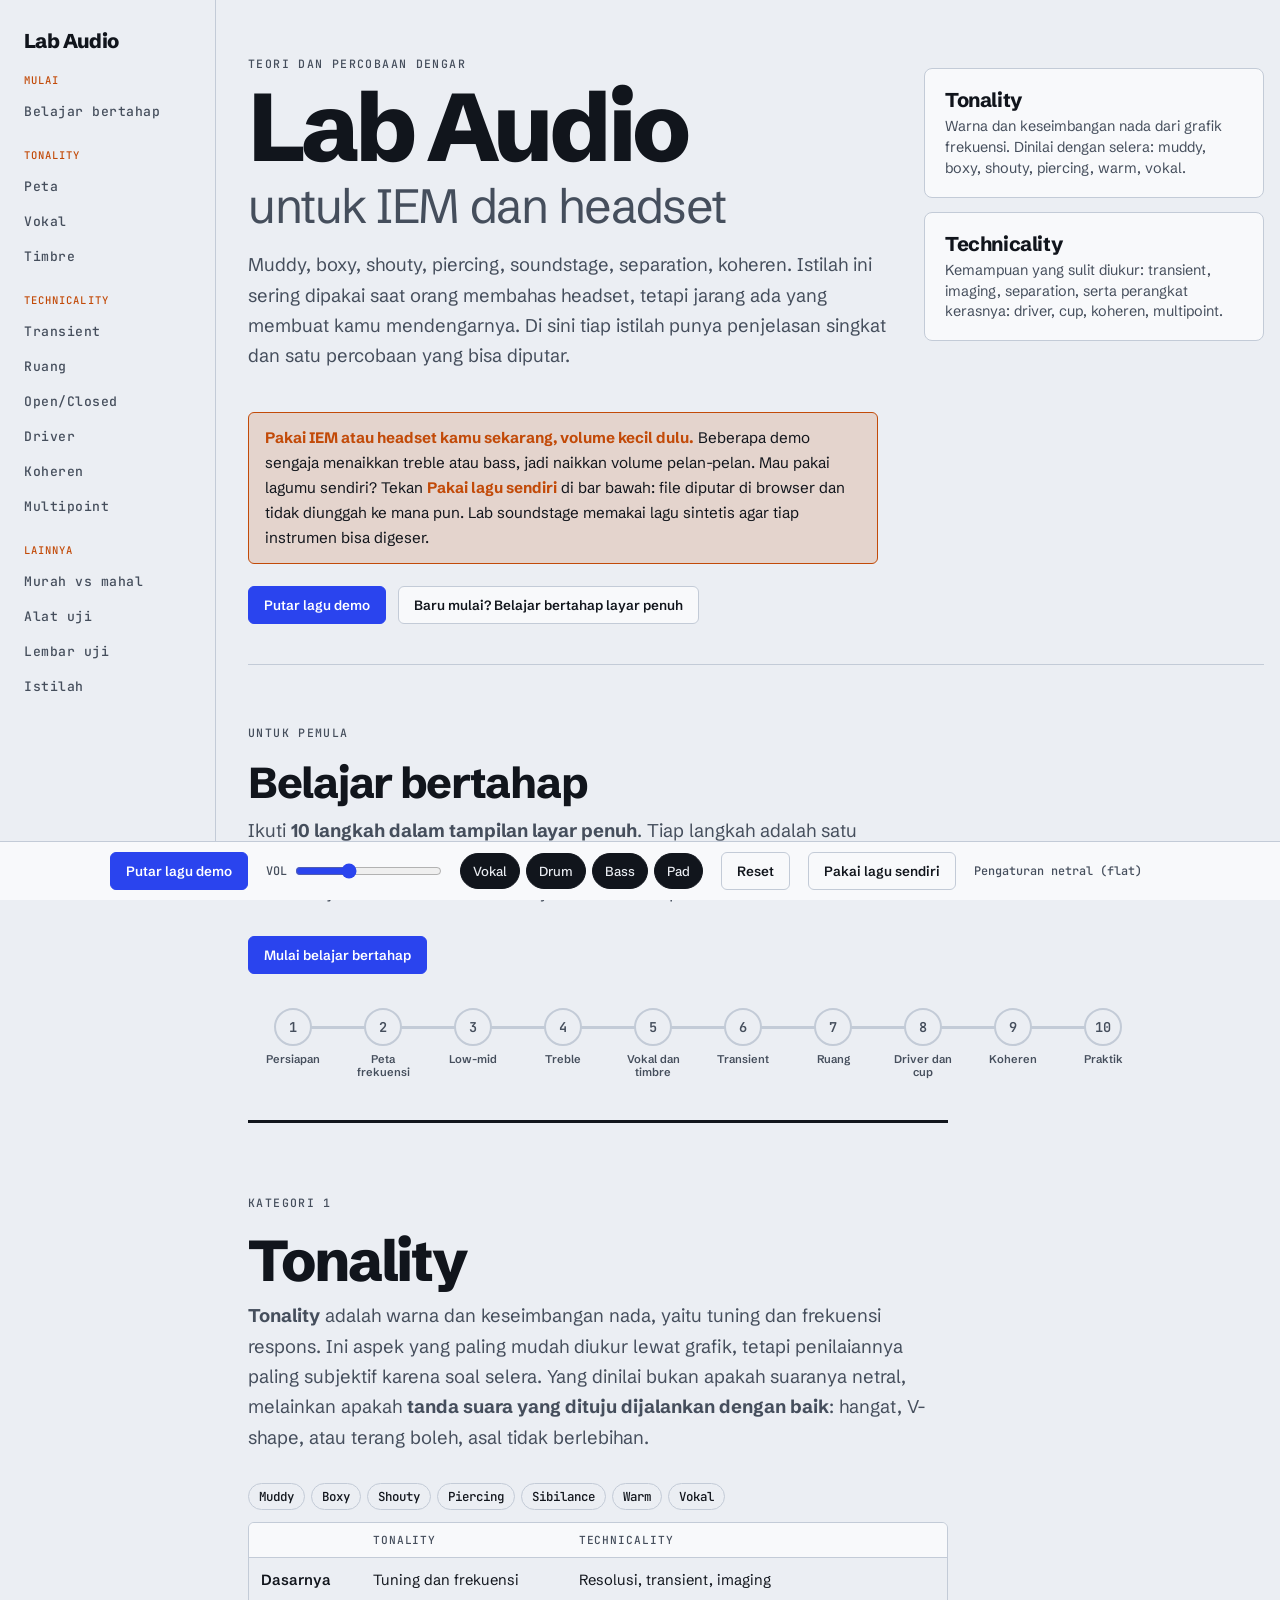
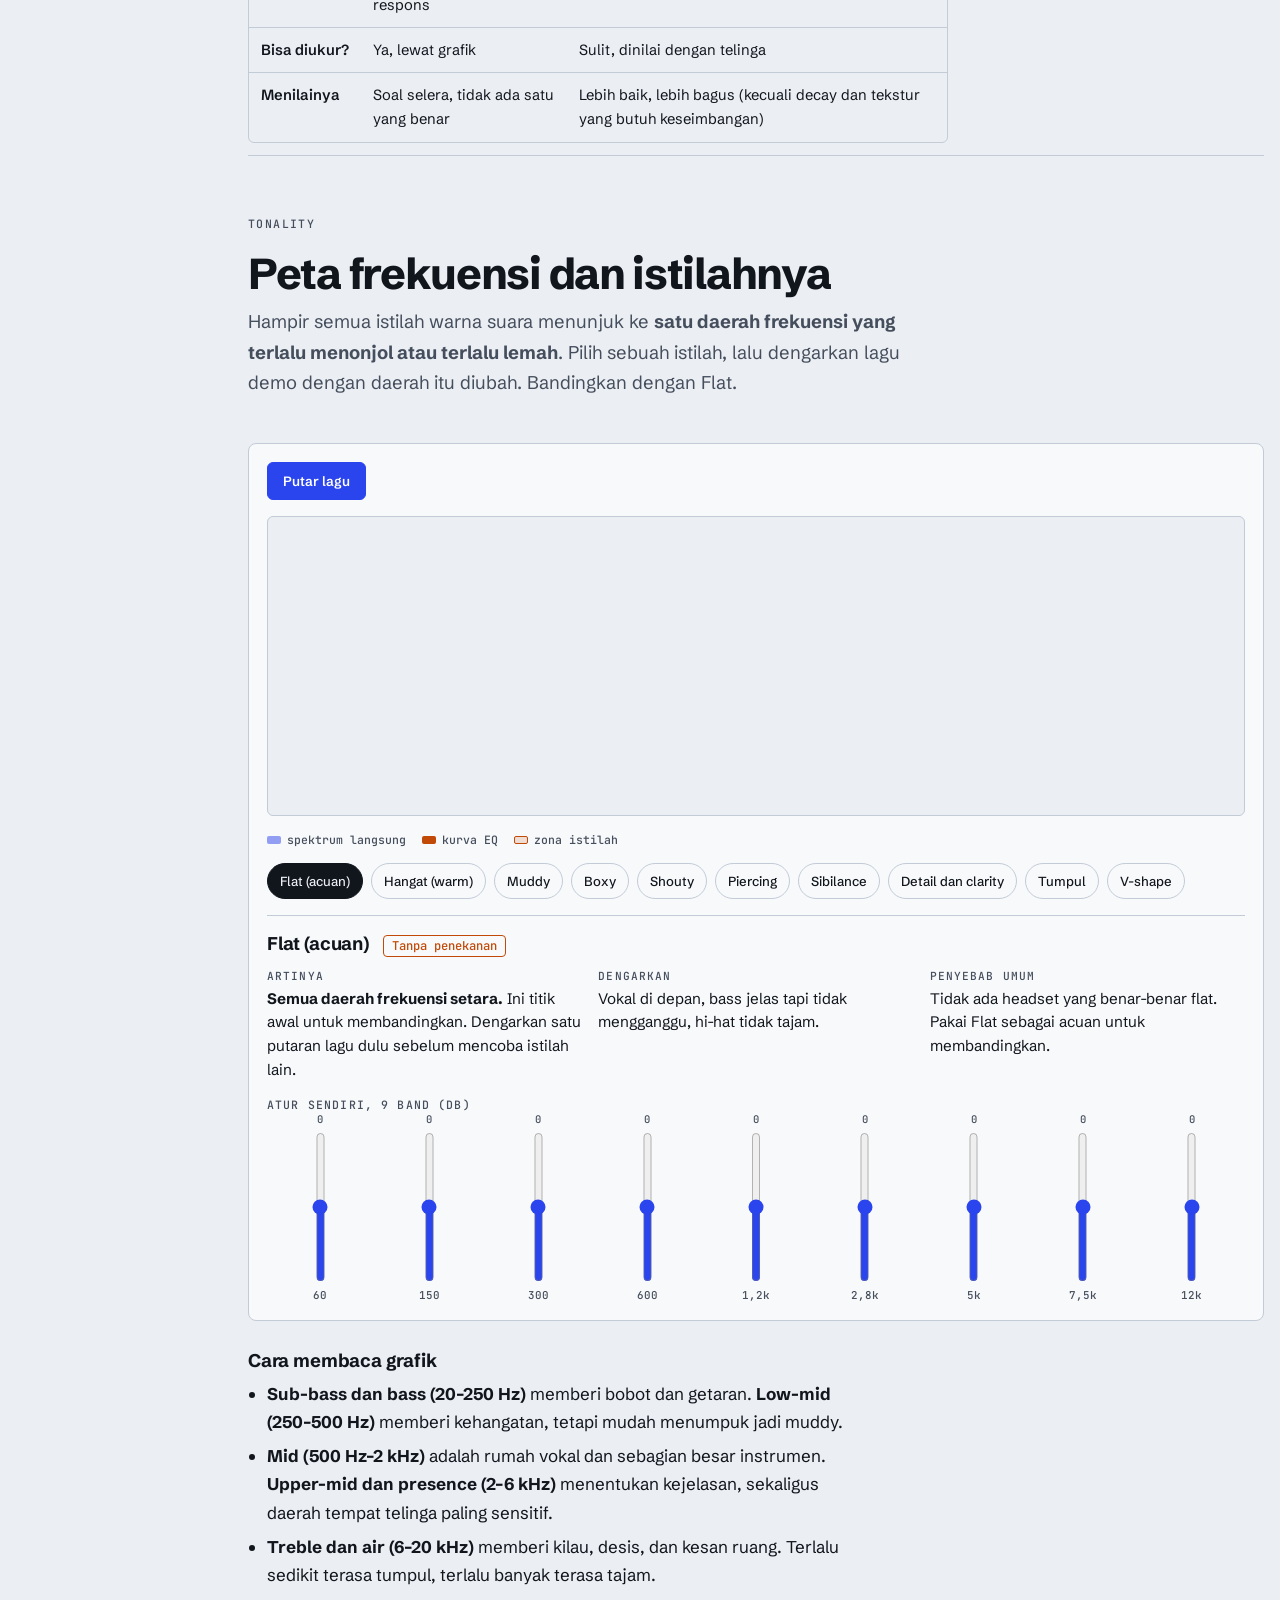
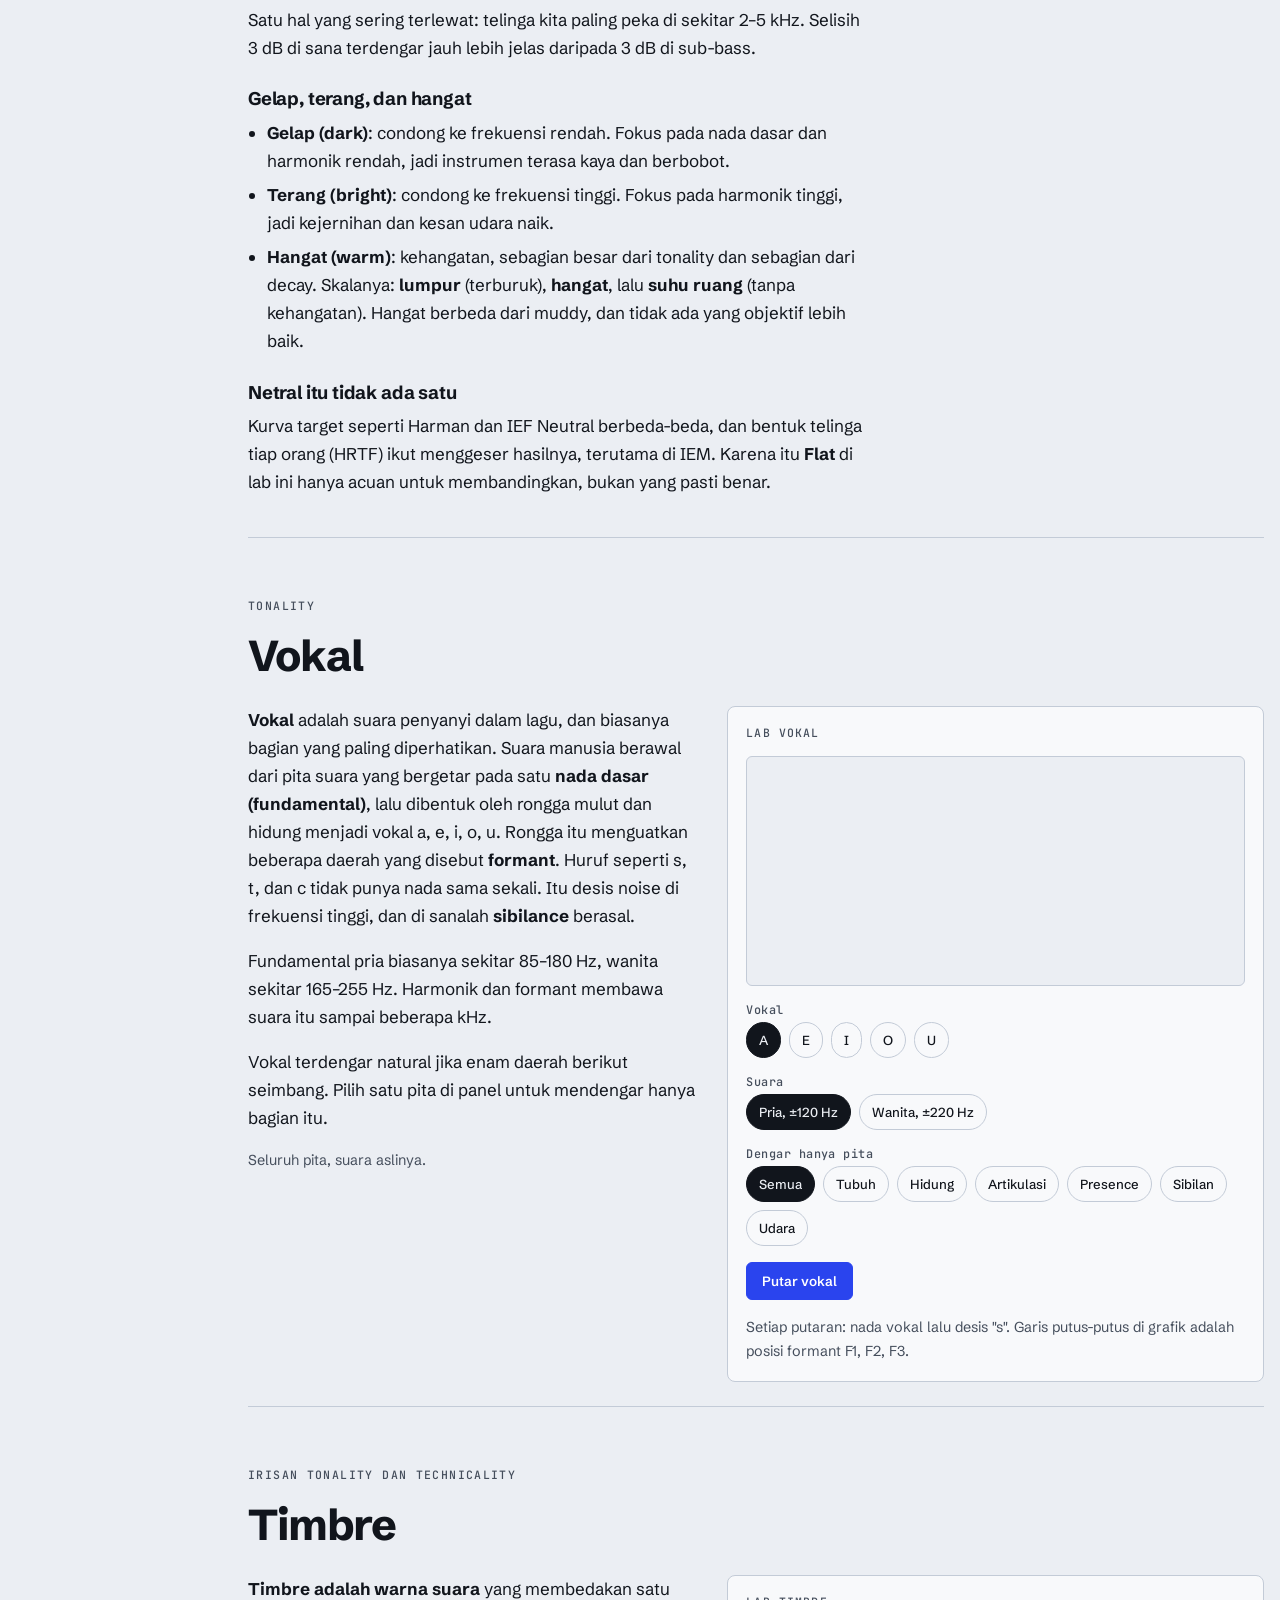
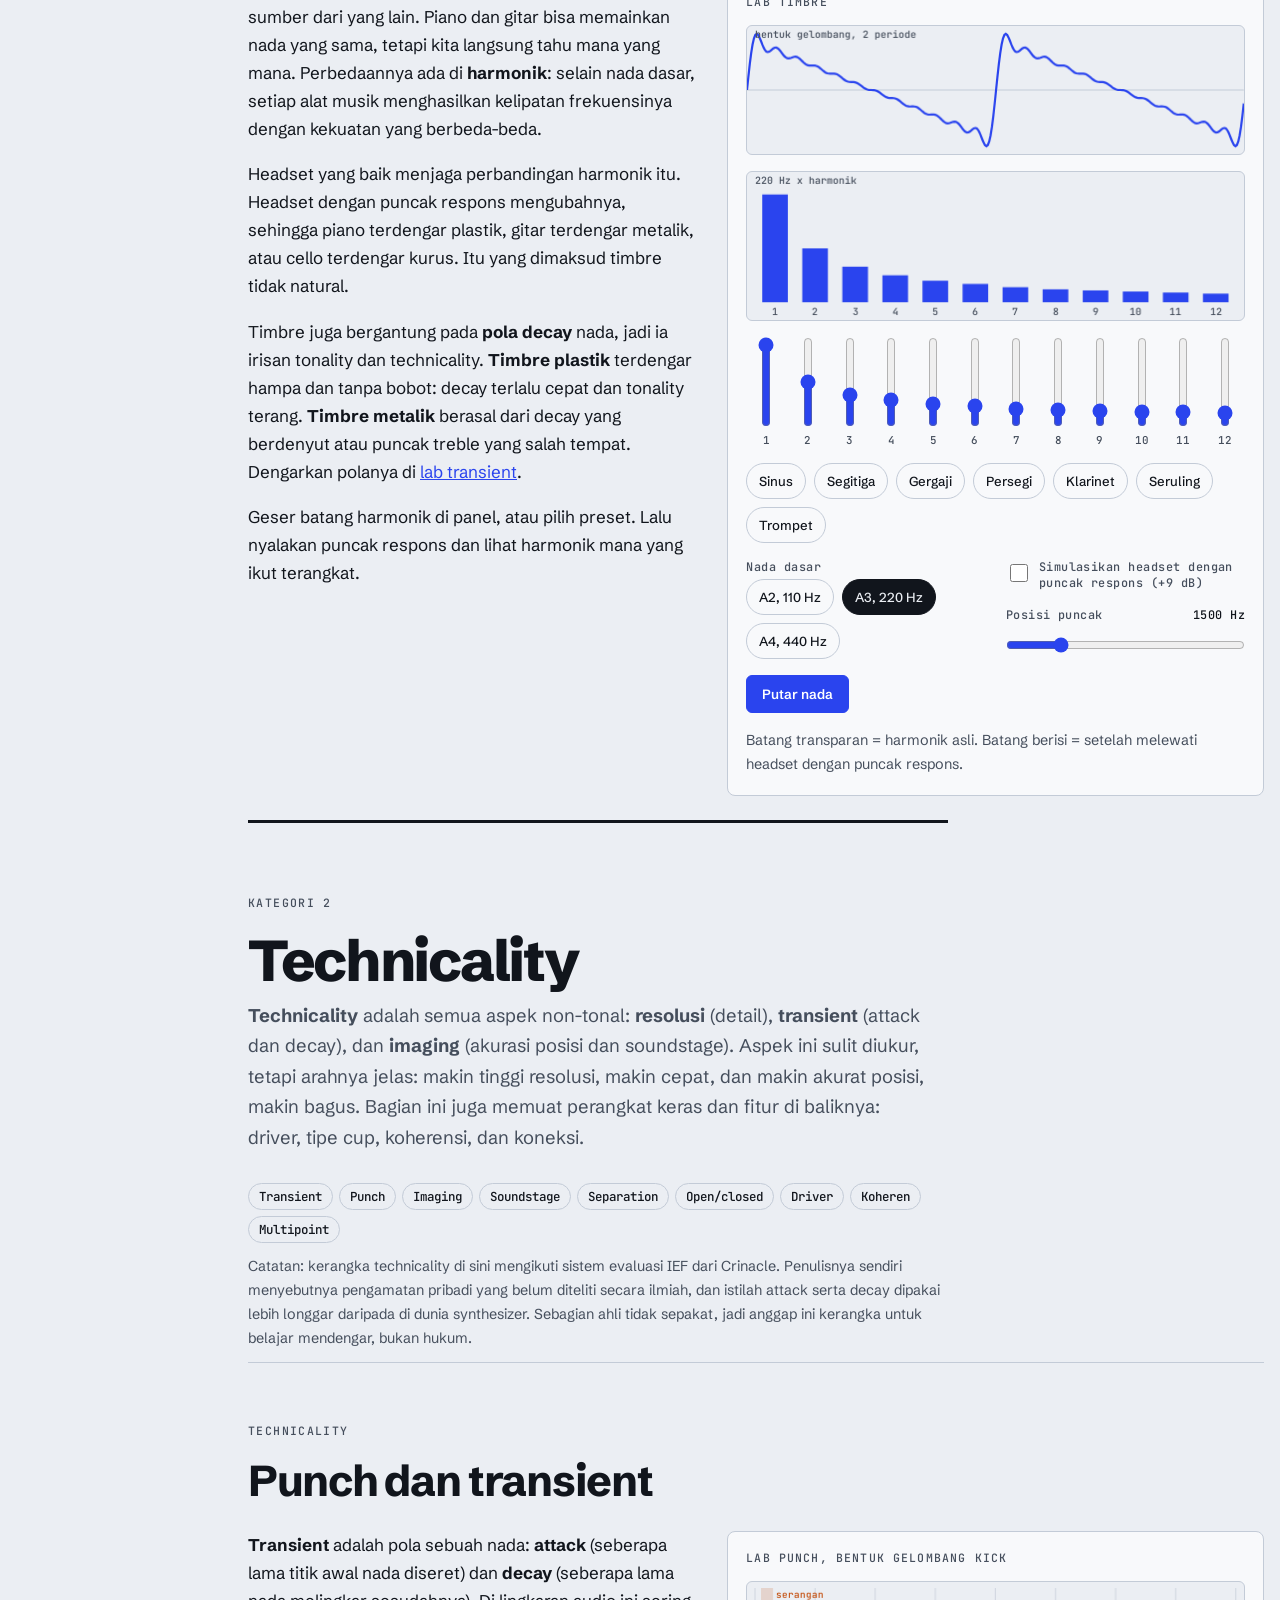
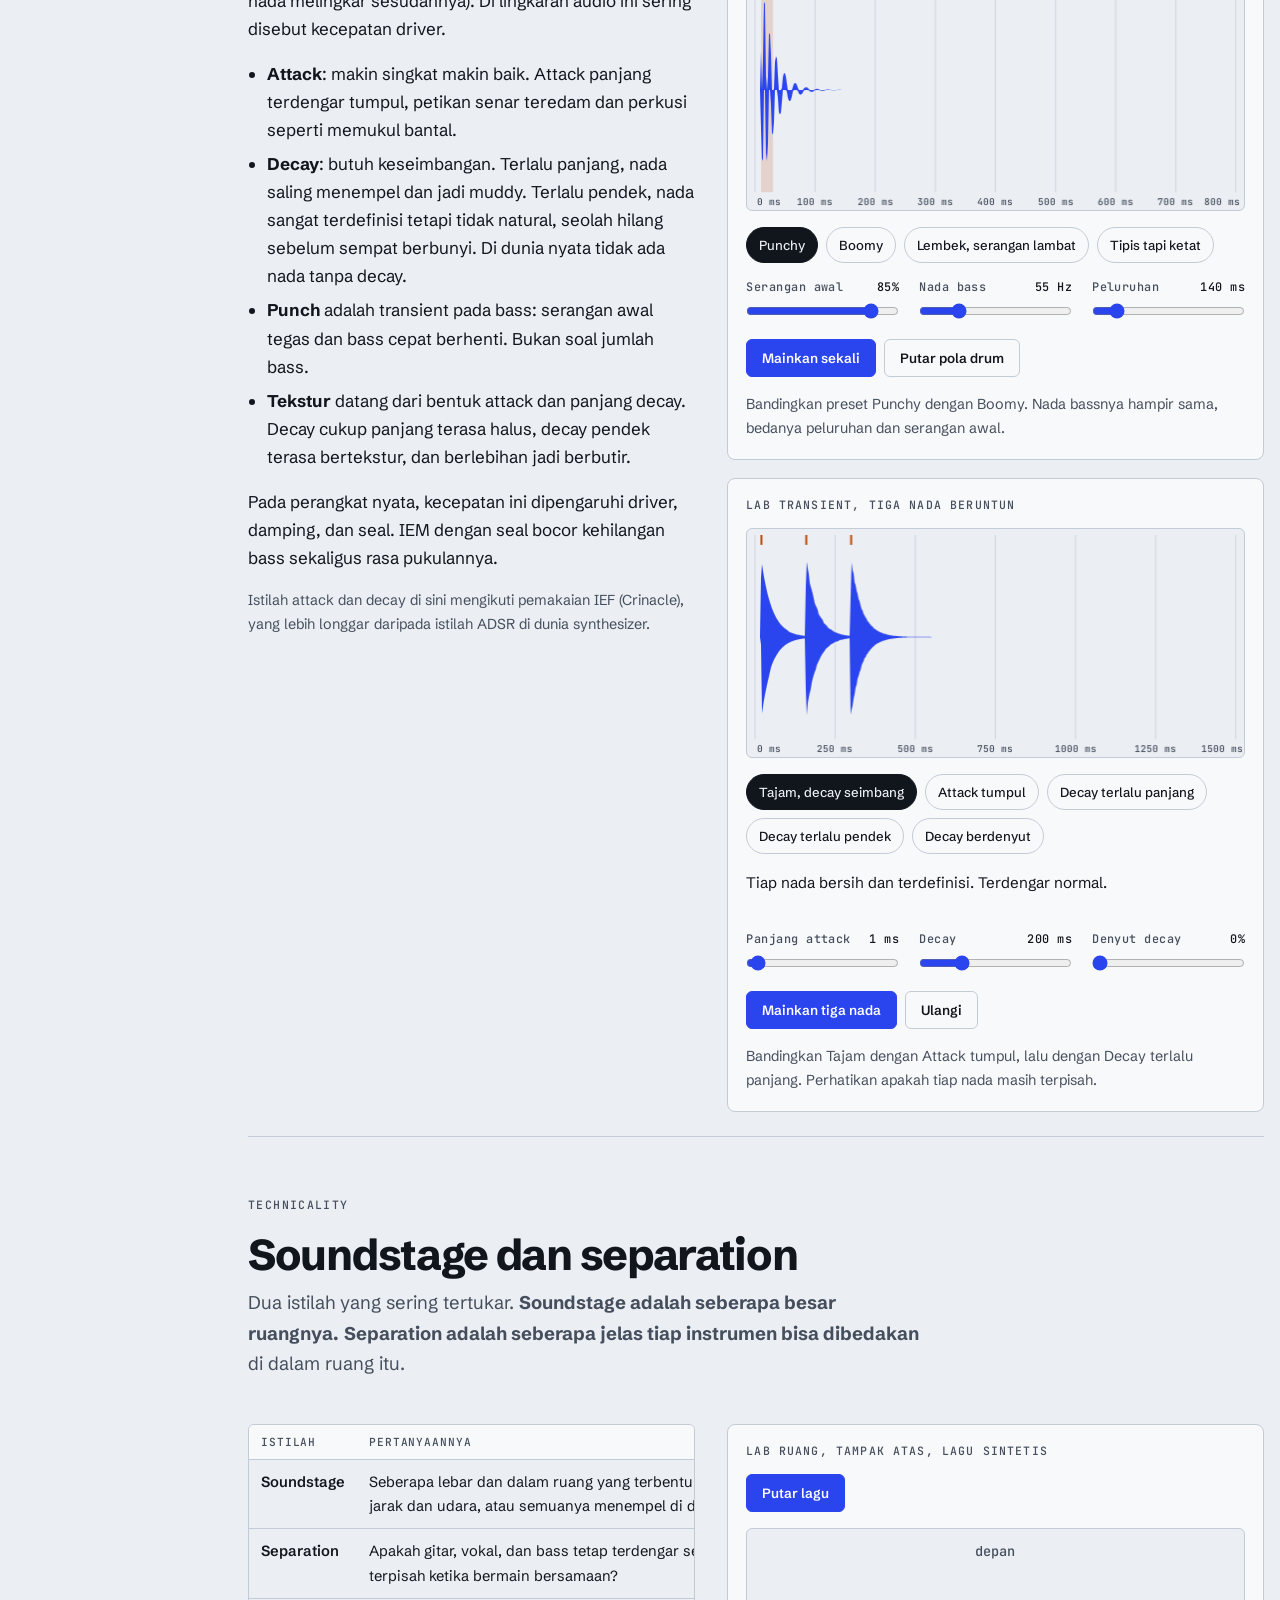
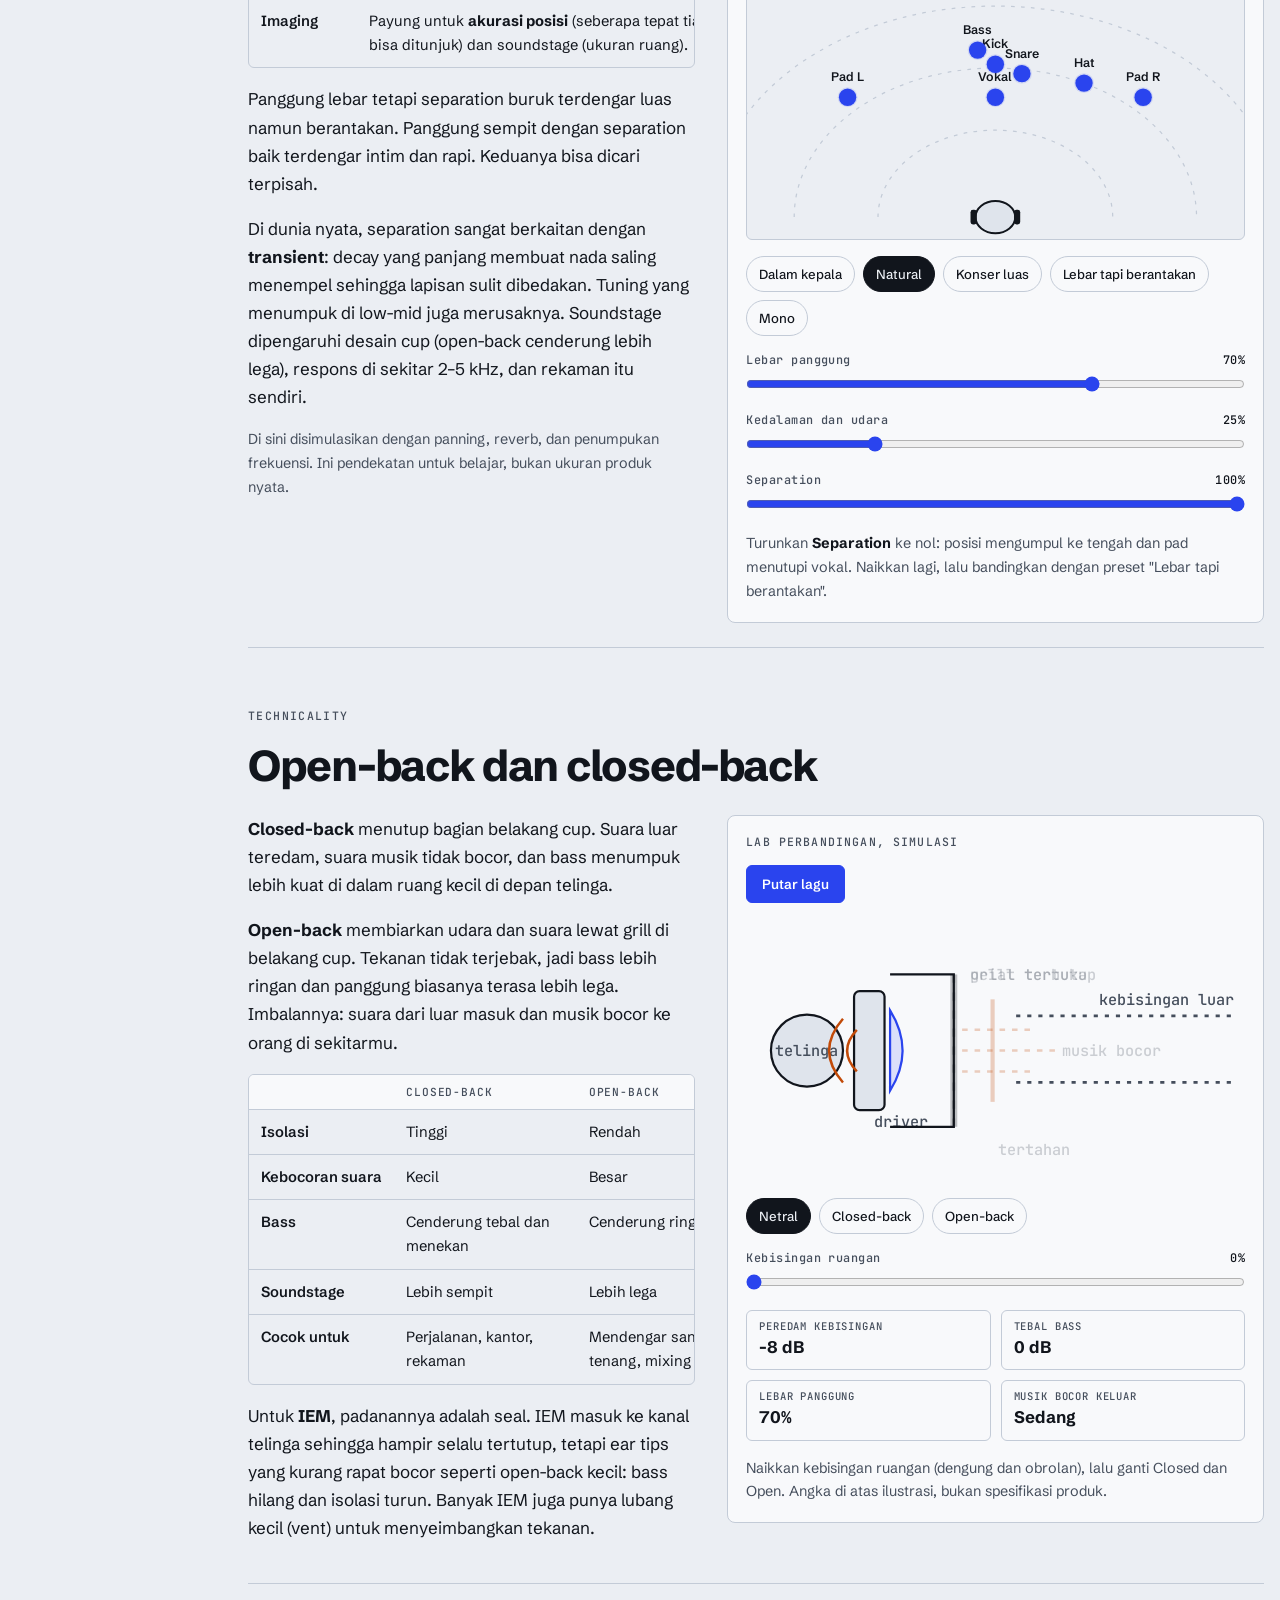
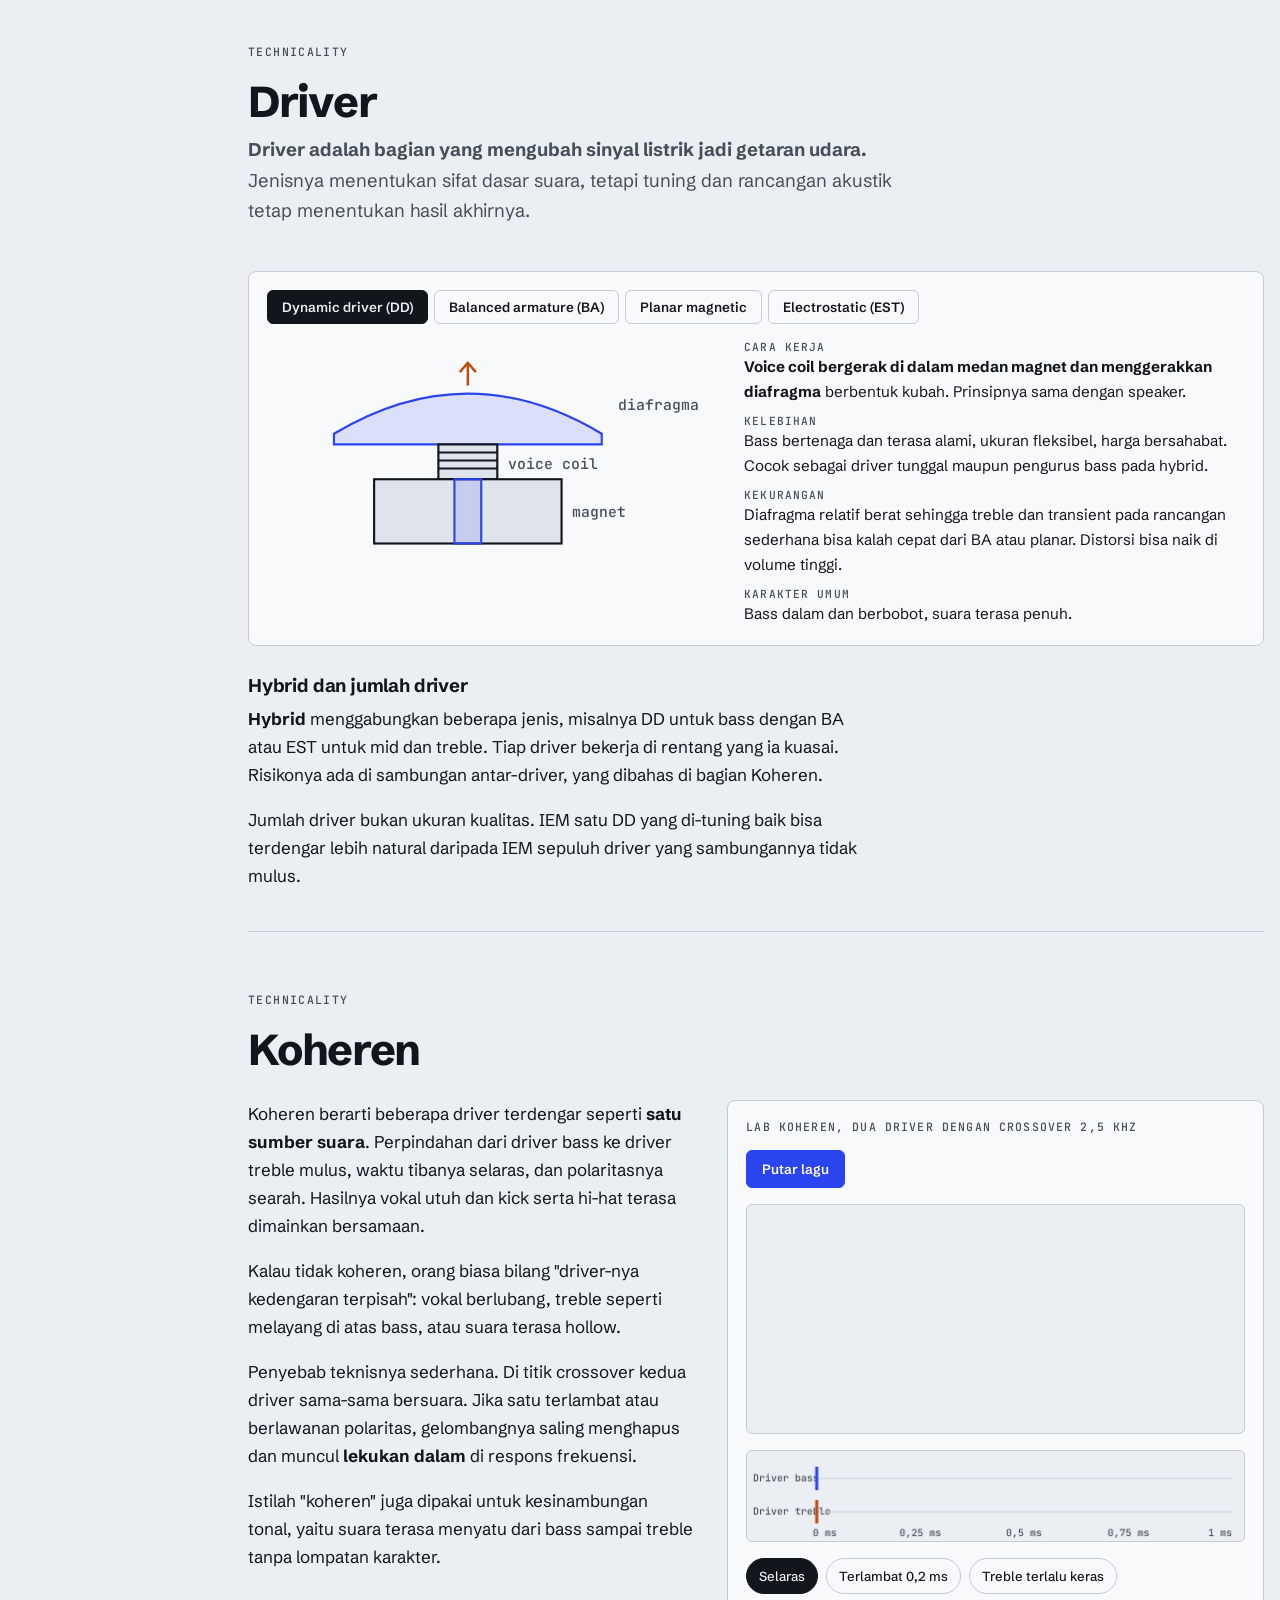
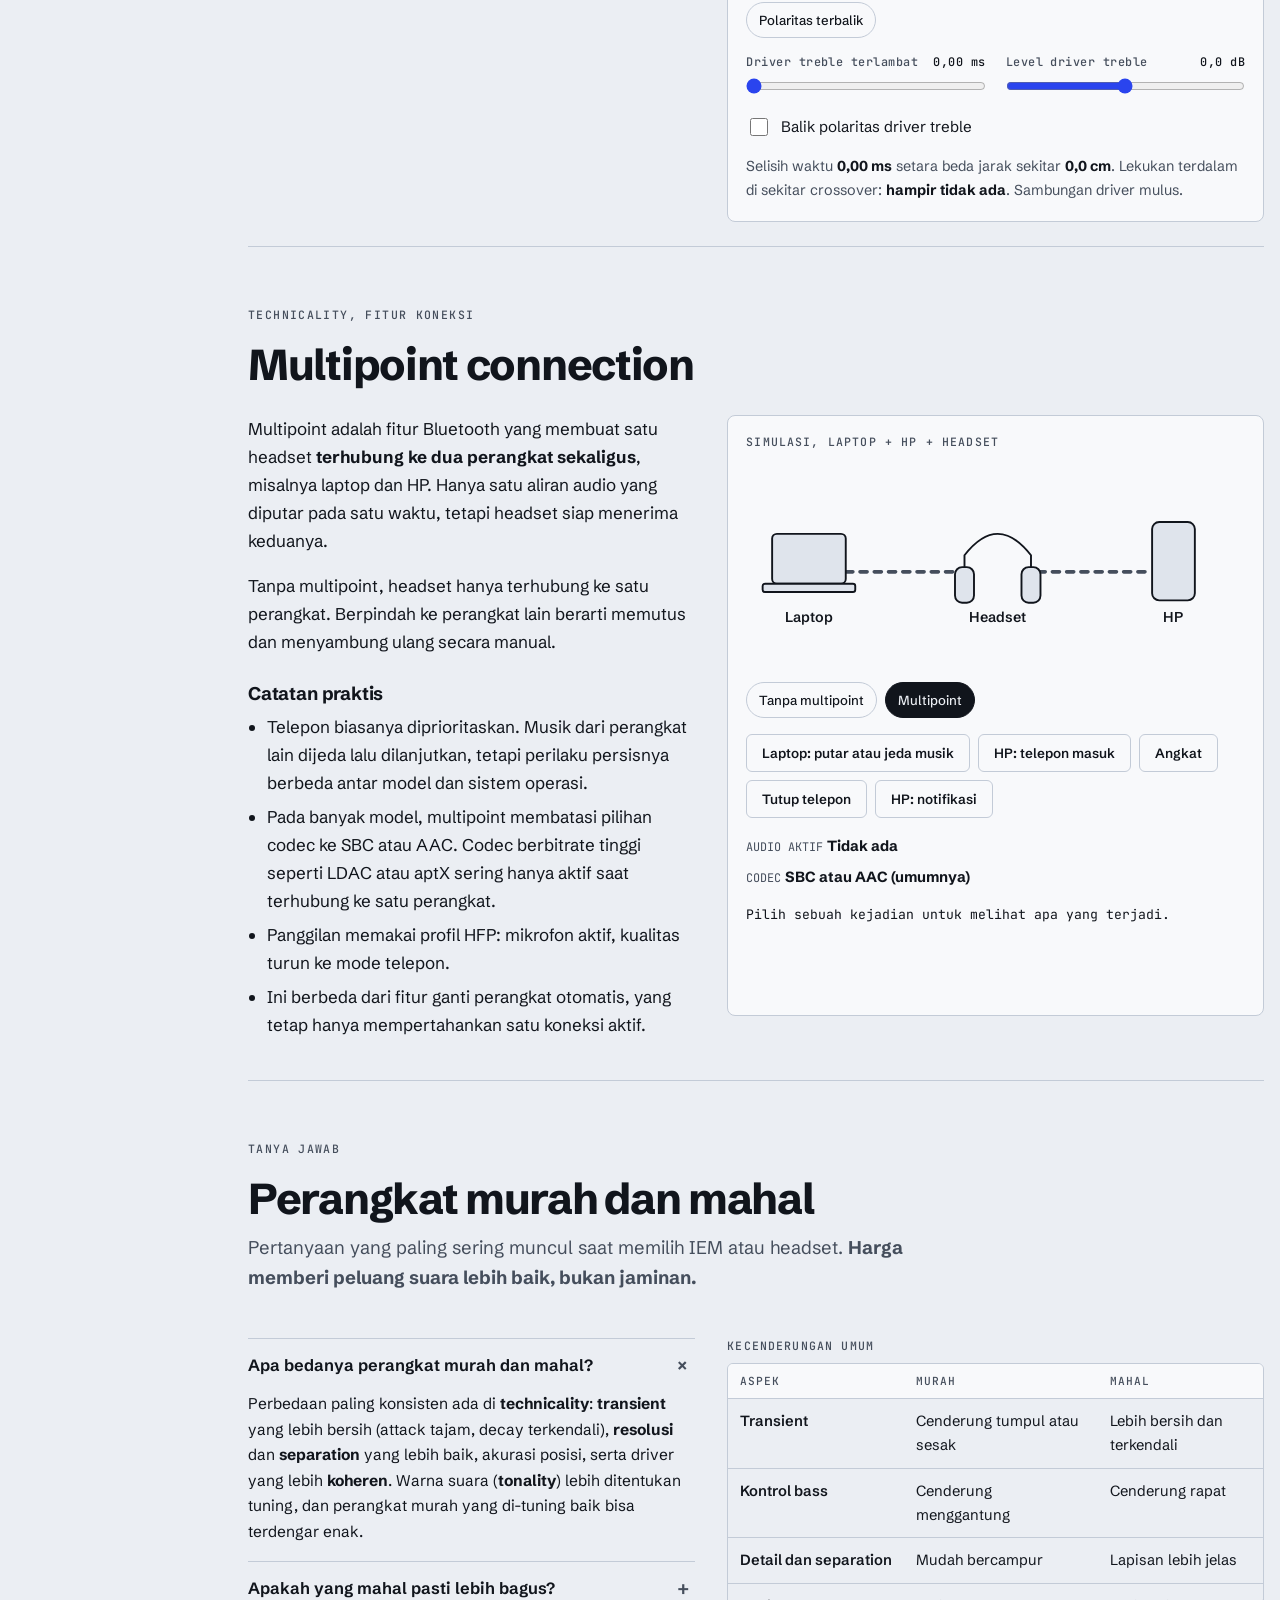
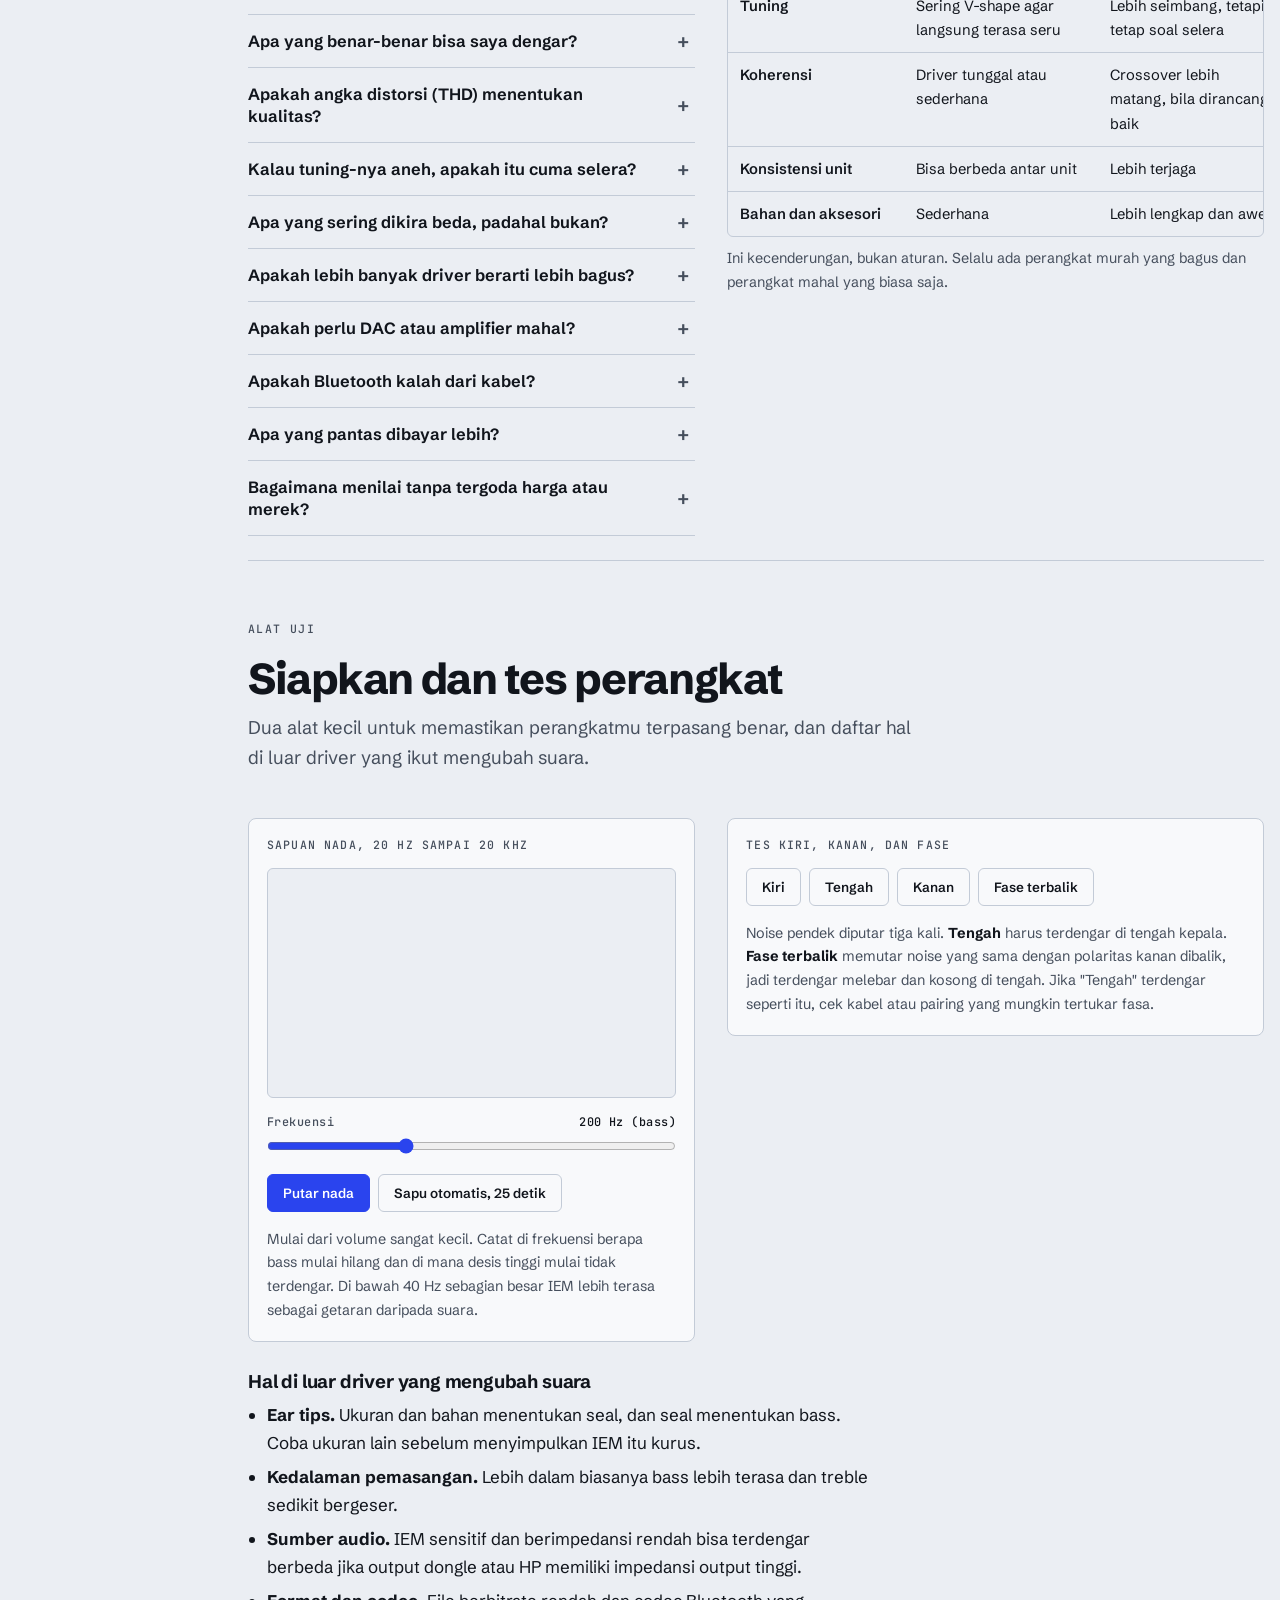
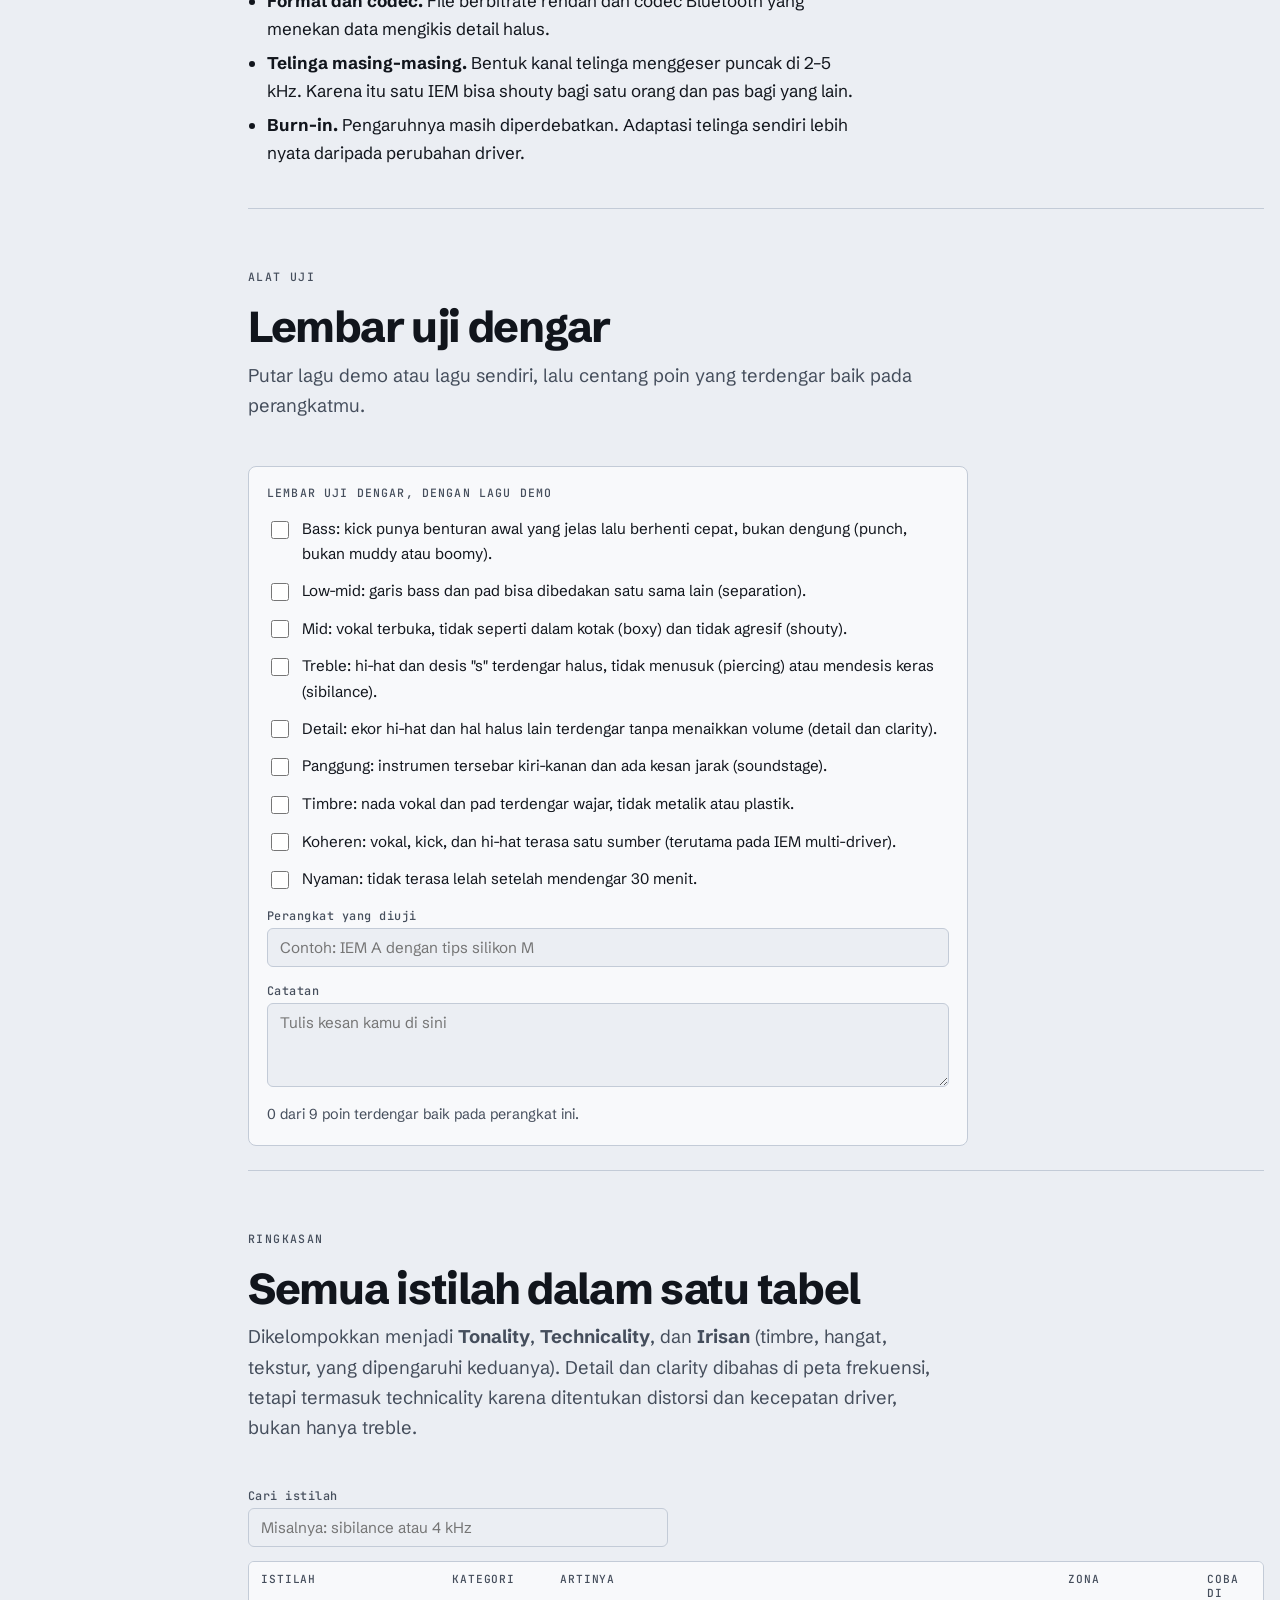
==== commit 8572025f: "Pecah jadi modul, tambah tes, mode belajar, dan kerangka tonal-teknikal" ====
--- a/index.html
+++ b/index.html
@@ -4,335 +4,12 @@
 <meta charset="utf-8">
 <meta name="viewport" content="width=device-width,initial-scale=1,viewport-fit=cover">
 <title>Lab Audio IEM</title>
-<meta name="claude:viewport-fit-sides" content="cover">
 <link rel="preconnect" href="https://fonts.googleapis.com">
 <link rel="preconnect" href="https://fonts.gstatic.com" crossorigin>
 <link href="https://fonts.googleapis.com/css2?family=JetBrains+Mono:wght@400;500&family=Schibsted+Grotesk:wght@400;500;600;700;800&display=swap" rel="stylesheet">
-<style>
-/* Layout: kolom tunggal berisi bagian-bagian lab; tiap bagian = teori singkat + panel percobaan. Grafik frekuensi log 20 Hz-20 kHz adalah motif utama. */
-:root{
-  --bg:#EBEEF3; --panel:#F8F9FB; --panel2:#DFE4EC; --ink:#11151C; --ink2:#454E5C; --line:#C3CBD7;
-  --shade:rgba(17,21,28,.045);
-  --accent:#2A44EE; --accent-soft:rgba(42,68,238,.14); --on-accent:#FFFFFF;
-  --signal:#C24A08; --signal-soft:rgba(194,74,8,.16); --ok:#0C8660;
-  --font-ui:"Schibsted Grotesk",system-ui,-apple-system,"Segoe UI",sans-serif;
-  --font-mono:"JetBrains Mono",ui-monospace,Menlo,Consolas,monospace;
-}
-@media (prefers-color-scheme: dark){
-  :root:not([data-theme="light"]){
-    --bg:#0C1018; --panel:#141A25; --panel2:#1E2635; --ink:#E9EDF5; --ink2:#9BA6B9; --line:#2A3347;
-    --shade:rgba(233,237,245,.045);
-    --accent:#8EA0FF; --accent-soft:rgba(142,160,255,.2); --on-accent:#0C1018;
-    --signal:#FF9A4D; --signal-soft:rgba(255,154,77,.2); --ok:#4FD1A0; color-scheme:dark;
-  }
-}
-:root[data-theme="dark"]{
-  --bg:#0C1018; --panel:#141A25; --panel2:#1E2635; --ink:#E9EDF5; --ink2:#9BA6B9; --line:#2A3347;
-  --shade:rgba(233,237,245,.045);
-  --accent:#8EA0FF; --accent-soft:rgba(142,160,255,.2); --on-accent:#0C1018;
-  --signal:#FF9A4D; --signal-soft:rgba(255,154,77,.2); --ok:#4FD1A0; color-scheme:dark;
-}
-*{box-sizing:border-box}
-html{scroll-behavior:smooth}
-body{
-  margin:0; background:var(--bg); color:var(--ink); font:400 1.0625rem/1.65 var(--font-ui);
-  padding-left:max(16px,env(safe-area-inset-left,0px)); padding-right:max(16px,env(safe-area-inset-right,0px));
-  padding-block:0 170px; -webkit-text-size-adjust:100%;
-}
-main{max-width:1060px;margin-inline:auto}
-h1,h2,h3{margin:0;text-wrap:balance}
-p{margin:0 0 1em}
-a{color:var(--accent)}
-:focus-visible{outline:2px solid var(--accent);outline-offset:2px}
-.skip{position:absolute;left:-999px}
-.skip:focus{left:16px;top:8px;background:var(--panel);padding:8px 12px;z-index:50}
-
-/* nav */
-.nav{position:sticky;top:env(safe-area-inset-top,0px);z-index:20;background:var(--bg);border-bottom:1px solid var(--line);
-  display:flex;align-items:center;gap:6px;overflow-x:auto;padding-block:8px;scrollbar-width:none;max-width:1060px;margin-inline:auto}
-.nav::-webkit-scrollbar{display:none}
-.nav b{font:800 .95rem var(--font-ui);letter-spacing:-.01em;padding-right:10px;white-space:nowrap}
-.nav .ng{font:500 .66rem var(--font-mono);letter-spacing:.1em;text-transform:uppercase;color:var(--signal);padding:0 4px 0 12px;white-space:nowrap;border-left:1px solid var(--line)}
-.nav .ng:first-of-type{border-left:0;padding-left:0}
-.cat{padding-block:72px 12px;border-top:3px solid var(--ink);display:grid;gap:12px;max-width:70ch;scroll-margin-top:52px}
-.cat h2.cat-t{font:800 clamp(2.2rem,6vw,3.6rem)/1 var(--font-ui);letter-spacing:-.04em}
-.cat .terms{display:flex;flex-wrap:wrap;gap:6px}
-.cat .terms a{font:500 .78rem var(--font-mono);text-decoration:none;color:var(--ink);border:1px solid var(--line);padding:4px 10px;border-radius:999px}
-.cat .terms a:hover{border-color:var(--ink2)}
-.cats{display:grid;grid-template-columns:repeat(2,minmax(0,1fr));gap:14px;max-width:760px}
-@media (max-width:620px){.cats{grid-template-columns:minmax(0,1fr)}}
-.cats a{display:grid;gap:4px;border:1px solid var(--line);background:var(--panel);border-radius:8px;padding:14px 16px;text-decoration:none;color:var(--ink)}
-.cats a:hover{border-color:var(--ink2)}
-.cats strong{font:750 1.25rem var(--font-ui);letter-spacing:-.02em}
-.cats span{font-size:.9rem;color:var(--ink2);line-height:1.45}
-@media (min-width:900px){
-  .hero{grid-template-columns:minmax(0,1fr) minmax(260px,340px);column-gap:48px;align-items:start}
-  .hero>*{grid-column:1}
-  .hero>.cats{grid-column:2;grid-row:1 / span 4;grid-template-columns:minmax(0,1fr);max-width:none;margin-top:12px}
-  .hero>.cats a{padding:18px 20px}
-}
-.nav a{font:500 .78rem var(--font-mono);letter-spacing:.04em;text-decoration:none;color:var(--ink2);padding:6px 10px;border-radius:5px;white-space:nowrap}
-.nav a:hover{background:var(--panel2);color:var(--ink)}
-
-/* nav: bar atas di layar sempit, sidebar kiri di layar lebar */
-.nav a{position:relative;z-index:1;transition:color .25s ease,background-color .25s ease,transform .25s ease}
-.nav a.on{color:var(--ink);background:var(--panel2)}
-.nav-ind{display:none}
-.nav>*:not(.nav-ind){animation:navIn .5s cubic-bezier(.2,.7,.2,1) backwards;animation-delay:calc(var(--i,0)*35ms)}
-@keyframes navIn{from{opacity:0;transform:translateX(-10px)}to{opacity:1;transform:none}}
-@media (min-width:1000px){
-  body{padding-left:calc(216px + 32px)}
-  .nav{position:fixed;left:0;top:0;bottom:0;width:216px;max-width:none;margin:0;z-index:25;flex-direction:column;align-items:stretch;justify-content:flex-start;gap:2px;overflow-x:hidden;overflow-y:auto;
-    padding:28px 14px 120px;border-bottom:0;border-right:1px solid var(--line);scrollbar-width:thin}
-  .nav b{font-size:1.25rem;padding:0 10px 18px;letter-spacing:-.03em}
-  .nav .ng,.nav .ng:first-of-type{border-left:0;padding:18px 10px 6px}
-  .nav .ng:first-of-type{padding-top:0}
-  .nav a{padding:8px 10px;font-size:.82rem}
-  .nav a:hover{transform:translateX(4px);background:transparent;color:var(--ink)}
-  .nav a.on,.nav a.on:hover{background:transparent;transform:translateX(4px)}
-  .nav-ind{display:block;position:absolute;left:14px;right:14px;top:0;height:0;border-radius:6px;background:var(--panel2);z-index:0;opacity:0;
-    transition:transform .4s cubic-bezier(.3,.8,.2,1),height .4s cubic-bezier(.3,.8,.2,1),opacity .3s ease}
-  .transport{left:216px}
-  .sec,.cat{scroll-margin-top:24px}
-}
-@media (prefers-reduced-motion:reduce){.nav>*{animation:none}.nav a,.nav-ind{transition:none}}
-
-#navBrand{cursor:pointer;transition:opacity .2s ease}
-#navBrand:hover{opacity:.65}
-/* belajar bertahap */
-[hidden]{display:none!important}
-.steps{display:flex;overflow-x:auto;padding:8px 0 16px;max-width:900px;scrollbar-width:thin}
-.sp{flex:1 0 78px;position:relative;display:grid;justify-items:center;align-content:start;gap:7px;background:none;border:0;padding:0 2px;cursor:pointer;color:var(--ink2);font-family:var(--font-ui)}
-.sp::before{content:"";position:absolute;top:18px;left:-50%;right:50%;height:3px;border-radius:2px;background:var(--line);transition:background-color .45s ease}
-.sp:first-child::before{display:none}
-.sp.done::before{background:var(--accent)}
-.sp .n{position:relative;z-index:1;width:38px;height:38px;border-radius:50%;border:2px solid var(--line);background:var(--bg);display:grid;place-items:center;font:600 .85rem var(--font-mono);
-  transition:background-color .35s ease,border-color .35s ease,color .35s ease,transform .25s ease}
-.sp .l{font:600 .7rem/1.2 var(--font-ui);text-align:center;max-width:74px}
-.sp:hover .n{transform:translateY(-2px)}
-.sp.done .n{background:var(--accent);border-color:var(--accent);color:var(--on-accent)}
-.stepcard{background:var(--panel);border:1px solid var(--line);border-radius:8px;padding:24px;display:grid;gap:12px;max-width:820px}
-.stepcard .meta{font:500 .7rem var(--font-mono);letter-spacing:.08em;text-transform:uppercase;color:var(--signal)}
-.stepcard h3{font:800 clamp(1.7rem,4vw,2.3rem)/1.1 var(--font-ui);letter-spacing:-.03em}
-.stepcard p{margin:0;font-size:.97rem}
-.stepcard .goal{color:var(--ink2);font-size:1.05rem}
-.stepcard .fl{font:500 .7rem var(--font-mono);letter-spacing:.1em;text-transform:uppercase;color:var(--ink2);display:block;margin-bottom:4px}
-.stepfoot{display:flex;flex-wrap:wrap;gap:12px 16px;justify-content:space-between;align-items:center;border-top:3px solid var(--ink);margin-top:56px;padding-top:22px;max-width:820px}
-.stepfoot .sf-mid{font:500 .78rem var(--font-mono);color:var(--ink2)}
-.stepfoot .btn[disabled],.coursebar .btn[disabled]{opacity:.4;cursor:not-allowed}
-
-/* mode layar penuh */
-.coursebar{position:fixed;top:0;left:0;right:0;z-index:40;background:var(--panel);border-bottom:1px solid var(--line);
-  padding:8px max(16px,env(safe-area-inset-right,0px)) 0 max(16px,env(safe-area-inset-left,0px))}
-.cb-in{max-width:1060px;margin-inline:auto;display:flex;align-items:center;gap:12px;padding-bottom:8px}
-.cb-in .btn{min-height:34px;padding:6px 12px;font-size:.8rem;white-space:nowrap}
-.cb-steps{flex:1;display:flex;align-items:center;justify-content:center;min-width:0;overflow-x:auto;scrollbar-width:none}
-.cb-dot{flex:none;position:relative;width:38px;height:28px;display:grid;place-items:center;background:none;border:0;padding:0;cursor:pointer}
-.cb-dot::before{content:"";position:absolute;top:13px;left:-50%;right:50%;height:2px;background:var(--line);transition:background-color .4s ease}
-.cb-dot:first-child::before{display:none}
-.cb-dot.done::before,.cb-dot.cur::before{background:var(--accent)}
-.cb-dot span{position:relative;z-index:1;width:26px;height:26px;border-radius:50%;border:2px solid var(--line);background:var(--panel);display:grid;place-items:center;font:600 .7rem var(--font-mono);color:var(--ink2);
-  transition:background-color .35s ease,border-color .35s ease,color .35s ease,box-shadow .35s ease}
-.cb-dot.done span{background:var(--accent);border-color:var(--accent);color:var(--on-accent)}
-.cb-dot.cur span{border-color:var(--accent);color:var(--accent);box-shadow:0 0 0 4px var(--accent-soft)}
-.cb-title{display:none;flex:1;min-width:0;font:600 .85rem var(--font-ui);overflow:hidden;text-overflow:ellipsis;white-space:nowrap}
-.cb-nav{display:flex;gap:8px}
-.cb-prog{height:3px;background:var(--panel2);margin-inline:calc(-1*max(16px,env(safe-area-inset-left,0px)))}
-.cb-prog i{display:block;height:100%;width:0;background:var(--accent);transition:width .5s cubic-bezier(.3,.8,.2,1)}
-@media (max-width:820px){.cb-steps{display:none}.cb-title{display:block}}
-body.course{padding-top:64px;padding-left:max(16px,env(safe-area-inset-left,0px))}
-body.course .nav,body.course .hero,body.course #jalur .sec-head,body.course #stepStrip{display:none}
-body.course .transport{left:0}
-body.course #jalur{border-top:0;padding-top:28px}
-body.course .sec,body.course .cat{scroll-margin-top:80px}
-body.course main.pgf{animation:pgf .45s cubic-bezier(.2,.7,.2,1)}
-body.course main.pgb{animation:pgb .45s cubic-bezier(.2,.7,.2,1)}
-@keyframes pgf{from{opacity:0;transform:translateX(36px)}to{opacity:1;transform:none}}
-@keyframes pgb{from{opacity:0;transform:translateX(-36px)}to{opacity:1;transform:none}}
-@media (prefers-reduced-motion:reduce){.sp .n,.sp::before,.cb-dot span,.cb-prog i{transition:none}body.course main.pgf,body.course main.pgb{animation:none}}
-/* layout kiri-kanan di mode layar penuh */
-#cLayout{display:none}
-body.course #cLayout{display:grid;grid-template-columns:minmax(0,1fr);gap:28px}
-body.course #jalur{display:none}
-body.course footer{display:none}
-.cpane{min-width:0}
-body.course .cpane .sec{padding-block:0;border-top:0}
-body.course .cpane .cat{padding-block:8px;border-top:0}
-body.course .cpane .cat h2.cat-t{font-size:1.9rem}
-body.course .cpane h2{font-size:1.6rem}
-body.course .cpane .sec-head{margin-bottom:18px}
-body.course .cpane .lead{font-size:1rem}
-body.course .cpane>*+*{margin-top:22px}
-body.course .cpane .stepcard{max-width:none}
-@media (min-width:900px){
-  body.course{padding-top:var(--bar,64px);padding-bottom:var(--tp,64px);padding-left:0;padding-right:0}
-  body.course main{max-width:none}
-  body.course #cLayout{grid-template-columns:minmax(320px,5fr) minmax(0,7fr);gap:0;height:calc(100dvh - var(--bar,64px) - var(--tp,64px))}
-  .cpane{overflow-y:auto;padding:24px 28px 48px;min-height:0;scrollbar-width:thin}
-  #cLeft{border-right:1px solid var(--line);padding-left:max(24px,env(safe-area-inset-left,0px))}
-  body.course #stepFoot{display:none}
-}
-/* mode belajar: ringkas */
-.stepcard .todo{margin:0;padding-left:1.2em;display:grid;gap:8px;font-size:1rem}
-.stepcard .todo li::marker{color:var(--accent);font-weight:700}
-body.course .hint,body.course .legend{display:none}
-body.course .term-grid{grid-template-columns:repeat(2,minmax(0,1fr))}
-body.course .term-grid>div:nth-child(3){display:none}
-body.course .cpane .lab{padding:16px}
-.more{margin-top:18px;border-top:1px solid var(--line);padding-top:14px}
-.more summary{cursor:pointer;font:600 .85rem var(--font-ui);color:var(--ink2)}
-.more summary:hover{color:var(--ink)}
-.more[open] summary{margin-bottom:16px}
-/* tanya jawab */
-.faqs{display:grid;gap:0;border-top:1px solid var(--line)}
-.faq{border-bottom:1px solid var(--line)}
-.faq summary{cursor:pointer;list-style:none;padding:15px 36px 15px 0;font:650 1.02rem/1.35 var(--font-ui);position:relative;transition:color .2s ease}
-.faq summary::-webkit-details-marker{display:none}
-.faq summary::after{content:"+";position:absolute;right:6px;top:50%;transform:translateY(-50%);font:500 1.3rem var(--font-mono);color:var(--ink2);transition:transform .3s ease}
-.faq[open] summary::after{transform:translateY(-50%) rotate(45deg)}
-.faq summary:hover{color:var(--accent)}
-.faq-a{padding:0 0 16px;font-size:.97rem;max-width:62ch;animation:faqin .3s ease}
-.faq-a ul{margin:0;padding-left:1.1em;display:grid;gap:4px}
-@keyframes faqin{from{opacity:0;transform:translateY(-4px)}to{opacity:1;transform:none}}
-@media (prefers-reduced-motion:reduce){.faq summary::after,.faq-a{transition:none;animation:none}}
-/* hero */
-.hero{padding-block:56px 40px;display:grid;gap:22px}
-.eyebrow{font:500 .72rem var(--font-mono);letter-spacing:.12em;text-transform:uppercase;color:var(--ink2);margin:0 0 10px}
-h1{font:800 clamp(2.8rem,9vw,6rem)/.95 var(--font-ui);letter-spacing:-.045em}
-h1 span{display:block;font-weight:400;color:var(--ink2);letter-spacing:-.03em;font-size:.5em;margin-top:.22em}
-.lead{font-size:1.15rem;color:var(--ink2);max-width:62ch}
-.notice{border:1px solid var(--signal);background:var(--signal-soft);padding:12px 16px;border-radius:6px;max-width:70ch;font-size:.95rem;margin:0}
-.notice b{color:var(--signal)}
-.hero-actions{display:flex;flex-wrap:wrap;gap:12px;align-items:center}
-
-/* sections */
-.sec{padding-block:60px 24px;border-top:1px solid var(--line);scroll-margin-top:52px}
-.sec-head{display:grid;gap:10px;margin-bottom:26px;max-width:70ch}
-h2{font:750 clamp(1.8rem,4.6vw,2.7rem)/1.08 var(--font-ui);letter-spacing:-.03em}
-h3{font:700 1.15rem/1.3 var(--font-ui);letter-spacing:-.01em}
-.split{display:grid;grid-template-columns:minmax(0,1fr) minmax(0,1.2fr);gap:32px;align-items:start}
-.split>*{min-width:0}
-@media (max-width:860px){.split{grid-template-columns:minmax(0,1fr);gap:22px}}
-.prose{max-width:62ch}
-.prose h3{margin:1.4em 0 .4em}
-.prose ul{padding-left:1.1em;margin:0 0 1em}
-.prose li{margin-bottom:.35em}
-.lab{background:var(--panel);border:1px solid var(--line);border-radius:8px;padding:18px;display:grid;gap:16px;min-width:0}
-.lab-t{font:500 .72rem var(--font-mono);letter-spacing:.1em;text-transform:uppercase;color:var(--ink2);margin:0}
-.hint{font-size:.9rem;color:var(--ink2);margin:0}
-.hint b{color:var(--ink)}
-.mono{font-family:var(--font-mono)}
-.num{font-variant-numeric:tabular-nums}
-
-/* controls */
-.btn{font:600 .84rem var(--font-ui);padding:9px 15px;border:1px solid var(--line);background:var(--panel);color:var(--ink);border-radius:6px;cursor:pointer;min-height:38px}
-.btn:hover{border-color:var(--ink2)}
-.btn.primary{background:var(--accent);border-color:var(--accent);color:var(--on-accent)}
-.btn.primary[aria-pressed="true"]{background:var(--ink);border-color:var(--ink);color:var(--bg)}
-.btn.ghost{background:transparent}
-.chips{display:flex;flex-wrap:wrap;gap:8px}
-.chip{font:500 .82rem var(--font-ui);padding:7px 12px;border:1px solid var(--line);background:transparent;color:var(--ink);border-radius:999px;cursor:pointer;min-height:36px}
-.chip:hover{border-color:var(--ink2)}
-.chip[aria-pressed="true"]{background:var(--ink);color:var(--bg);border-color:var(--ink)}
-.chip.sig[aria-pressed="true"]{background:var(--signal);border-color:var(--signal);color:var(--bg)}
-.field{display:grid;gap:4px}
-.field label,.field .fl{font:500 .74rem var(--font-mono);letter-spacing:.04em;color:var(--ink2);display:flex;justify-content:space-between;gap:8px}
-.field output{color:var(--ink);font-variant-numeric:tabular-nums}
-input[type=range]{width:100%;accent-color:var(--accent);margin:0;min-height:24px}
-input[type=text],textarea,input[type=search]{font:400 .95rem var(--font-ui);background:var(--bg);color:var(--ink);border:1px solid var(--line);border-radius:6px;padding:9px 12px;width:100%}
-textarea{min-height:84px;resize:vertical}
-.grid2{display:grid;grid-template-columns:repeat(2,minmax(0,1fr));gap:14px 20px}
-.grid3{display:grid;grid-template-columns:repeat(3,minmax(0,1fr));gap:14px 20px}
-@media (max-width:560px){.grid2,.grid3{grid-template-columns:minmax(0,1fr)}}
-.check{display:flex;gap:10px;align-items:flex-start;font-size:.95rem}
-.check input{margin-top:.35em;accent-color:var(--accent);width:18px;height:18px;flex:none}
-
-/* plots */
-canvas{display:block;width:100%}
-.plot{height:300px;border:1px solid var(--line);border-radius:6px;background:var(--bg)}
-.plot.s{height:230px}
-.plot.xs{height:130px}
-@media (max-width:600px){.plot{height:250px}.plot.s{height:210px}}
-.legend{display:flex;flex-wrap:wrap;gap:6px 16px;font:500 .72rem var(--font-mono);color:var(--ink2)}
-.legend i{display:inline-block;width:14px;height:8px;border-radius:2px;margin-right:6px;vertical-align:baseline}
-
-/* term detail */
-.term{border-top:1px solid var(--line);padding-top:16px;display:grid;gap:12px}
-.term-top{display:flex;flex-wrap:wrap;gap:8px 14px;align-items:baseline}
-.tag{font:500 .76rem var(--font-mono);color:var(--signal);border:1px solid var(--signal);padding:2px 8px;border-radius:4px}
-.term-grid{display:grid;grid-template-columns:repeat(3,minmax(0,1fr));gap:16px;margin:0}
-.term-grid dt{font:500 .7rem var(--font-mono);letter-spacing:.1em;text-transform:uppercase;color:var(--ink2);margin-bottom:4px}
-.term-grid dd{margin:0;font-size:.95rem;line-height:1.55}
-@media (max-width:760px){.term-grid{grid-template-columns:minmax(0,1fr)}}
-
-/* eq bank */
-.eqbank{display:grid;grid-template-columns:repeat(9,minmax(0,1fr));gap:2px;align-items:end}
-.eqcol{display:grid;justify-items:center;gap:6px;min-width:0}
-.eqcol output{font:500 .66rem var(--font-mono);color:var(--ink2);font-variant-numeric:tabular-nums}
-.eqcol span{font:500 .68rem var(--font-mono);color:var(--ink2)}
-.vs{writing-mode:vertical-lr;direction:rtl;height:150px;width:26px;accent-color:var(--accent);margin:0}
-
-/* tables */
-.tw{overflow-x:auto;border:1px solid var(--line);border-radius:6px}
-table{border-collapse:collapse;width:100%;font-size:.92rem;min-width:560px}
-th,td{padding:10px 12px;text-align:left;vertical-align:top;border-bottom:1px solid var(--line)}
-th{font:500 .7rem var(--font-mono);letter-spacing:.08em;text-transform:uppercase;color:var(--ink2);background:var(--panel)}
-tr:last-child td{border-bottom:0}
-td:first-child{font-weight:600;white-space:nowrap}
-
-/* svg */
-svg{max-width:100%;height:auto;display:block}
-.sv-line{stroke:var(--ink);fill:none;stroke-width:1.6}
-.sv-fill{fill:var(--panel2);stroke:var(--ink);stroke-width:1.6}
-.sv-acc{fill:var(--accent-soft);stroke:var(--accent);stroke-width:1.6}
-.sv-sig{stroke:var(--signal);fill:none;stroke-width:1.8}
-.sv-t{font:500 11px var(--font-mono);fill:var(--ink2)}
-.sv-tt{font:600 12px var(--font-ui);fill:var(--ink)}
-.stage-svg{background:var(--bg);border:1px solid var(--line);border-radius:6px}
-
-/* transport */
-.transport{position:fixed;left:0;right:0;bottom:0;z-index:30;background:var(--panel);border-top:1px solid var(--line);
-  padding:10px max(16px,env(safe-area-inset-right,0px)) calc(10px + env(safe-area-inset-bottom,0px)) max(16px,env(safe-area-inset-left,0px))}
-.tp-in{max-width:1060px;margin-inline:auto;display:flex;flex-wrap:wrap;gap:10px 18px;align-items:center}
-.tp-in .vol{display:flex;align-items:center;gap:8px;font:500 .74rem var(--font-mono);color:var(--ink2);flex:1 1 140px;min-width:120px;max-width:220px}
-.mutes{display:flex;gap:6px;flex-wrap:wrap}
-.mode{font:500 .74rem var(--font-mono);color:var(--ink2);flex:1 1 160px}
-.mode b{color:var(--signal);font-weight:500}
-
-/* misc */
-.cols-sv{display:grid;grid-template-columns:repeat(2,minmax(0,1fr));gap:14px}
-@media (max-width:560px){.cols-sv{grid-template-columns:minmax(0,1fr)}}
-.enc-fig[data-enc="none"] .only-closed,.enc-fig[data-enc="none"] .only-open{opacity:.25}
-.enc-fig[data-enc="closed"] .only-open{display:none}
-.enc-fig[data-enc="open"] .only-closed{display:none}
-.enc-fig .leak{stroke-dasharray:4 5;animation:dash 1.2s linear infinite}
-@keyframes dash{to{stroke-dashoffset:-18}}
-.readouts{display:grid;grid-template-columns:repeat(2,minmax(0,1fr));gap:10px}
-.ro{border:1px solid var(--line);border-radius:6px;padding:8px 12px}
-.ro small{display:block;font:500 .66rem var(--font-mono);letter-spacing:.08em;text-transform:uppercase;color:var(--ink2)}
-.ro strong{font:700 1.05rem var(--font-ui);font-variant-numeric:tabular-nums}
-.tabs{display:flex;flex-wrap:wrap;gap:6px}
-.tabs button{font:600 .84rem var(--font-ui);padding:8px 14px;border:1px solid var(--line);background:transparent;color:var(--ink);border-radius:6px;cursor:pointer}
-.tabs button[aria-selected="true"]{background:var(--ink);color:var(--bg);border-color:var(--ink)}
-.drv{display:grid;grid-template-columns:minmax(0,1fr) minmax(0,1.1fr);gap:22px;align-items:start}
-@media (max-width:760px){.drv{grid-template-columns:minmax(0,1fr)}}
-.drv dl{margin:0;display:grid;gap:10px}
-.drv dt{font:500 .7rem var(--font-mono);letter-spacing:.1em;text-transform:uppercase;color:var(--ink2)}
-.drv dd{margin:0;font-size:.95rem}
-.mp-state{display:grid;gap:6px;font-size:.92rem}
-.mp-log{list-style:none;margin:0;padding:0;display:grid;gap:4px;font:400 .82rem/1.45 var(--font-mono);color:var(--ink2);min-height:7em}
-.mp-log li:first-child{color:var(--ink)}
-.lnk{stroke-width:3;stroke-linecap:round;fill:none}
-.lnk[data-s="off"]{stroke:var(--line);stroke-dasharray:2 7}
-.lnk[data-s="idle"]{stroke:var(--ink2);stroke-dasharray:6 6}
-.lnk[data-s="active"]{stroke:var(--accent);stroke-dasharray:8 6;animation:dash 1s linear infinite}
-.dev{fill:var(--panel2);stroke:var(--ink);stroke-width:1.6}
-.dev[data-s="active"]{stroke:var(--accent);fill:var(--accent-soft)}
-.dev[data-s="off"]{opacity:.45}
-footer{border-top:1px solid var(--line);margin-top:40px;padding-block:24px;color:var(--ink2);font-size:.88rem;max-width:70ch}
-@media (prefers-reduced-motion:reduce){html{scroll-behavior:auto}.lnk,.enc-fig .leak{animation:none!important}}
-</style>
-
+<link rel="stylesheet" href="style.css">
+</head>
+<body>
 <a class="skip" href="#peta">Lewati ke konten</a>
 <nav class="nav" aria-label="Bagian halaman">
   <i class="nav-ind" id="navInd" aria-hidden="true"></i>
@@ -342,7 +19,7 @@
   <span class="ng">Tonality</span>
   <a href="#peta">Peta</a><a href="#vokal">Vokal</a><a href="#timbre">Timbre</a>
   <span class="ng">Technicality</span>
-  <a href="#punch">Punch</a><a href="#ruang">Ruang</a><a href="#bukatutup">Open/Closed</a><a href="#driver">Driver</a><a href="#koheren">Koheren</a>
+  <a href="#punch">Transient</a><a href="#ruang">Ruang</a><a href="#bukatutup">Open/Closed</a><a href="#driver">Driver</a><a href="#koheren">Koheren</a>
   <a href="#multipoint">Multipoint</a>
   <span class="ng">Lainnya</span>
   <a href="#harga">Murah vs mahal</a><a href="#alat">Alat uji</a><a href="#uji">Lembar uji</a><a href="#istilah">Istilah</a>
@@ -364,10 +41,10 @@
     <h1>Lab Audio<span>untuk IEM dan headset</span></h1>
   </div>
   <p class="lead">Muddy, boxy, shouty, piercing, soundstage, separation, koheren. Istilah ini sering dipakai saat orang membahas headset, tetapi jarang ada yang membuat kamu mendengarnya. Di sini tiap istilah punya penjelasan singkat dan satu percobaan yang bisa diputar.</p>
-  <p class="notice"><b>Pakai IEM atau headset kamu sekarang, volume kecil dulu.</b> Semua suara dibuat langsung di browser, tanpa file audio. Beberapa demo sengaja menaikkan treble atau bass, jadi naikkan volume pelan-pelan. Lagu bawaan memakai vokal sintetis. Untuk <b>vokal asli</b>, pakai tombol <b>Pakai lagu sendiri</b> di bar bawah: file lagu dari perangkatmu diputar lewat EQ yang sama dan tidak diunggah ke mana pun.</p>
+  <p class="notice"><b>Pakai IEM atau headset kamu sekarang, volume kecil dulu.</b> Beberapa demo sengaja menaikkan treble atau bass, jadi naikkan volume pelan-pelan. <span class="song-credit" hidden>Lagu bawaan adalah rekaman Dazie Mae, “Two-Timing Lady”. </span>Mau pakai lagumu sendiri? Tekan <b>Pakai lagu sendiri</b> di bar bawah: file diputar di browser dan tidak diunggah ke mana pun. Lab soundstage memakai lagu sintetis agar tiap instrumen bisa digeser.</p>
   <div class="cats">
-    <a href="#tonality"><strong>Tonality</strong><span>Warna dan keseimbangan nada: muddy, boxy, shouty, piercing, sibilance, vokal, timbre.</span></a>
-    <a href="#technicality"><strong>Technicality</strong><span>Kemampuan teknis dan perangkat kerasnya: punch, soundstage, separation, driver, open/closed, koheren, multipoint.</span></a>
+    <a href="#tonality"><strong>Tonality</strong><span>Warna dan keseimbangan nada dari grafik frekuensi. Dinilai dengan selera: muddy, boxy, shouty, piercing, warm, vokal.</span></a>
+    <a href="#technicality"><strong>Technicality</strong><span>Kemampuan yang sulit diukur: transient, imaging, separation, serta perangkat kerasnya: driver, cup, koheren, multipoint.</span></a>
   </div>
   <div class="hero-actions">
     <button class="btn primary" id="heroPlay" aria-pressed="false">Putar lagu demo</button>
@@ -391,8 +68,15 @@
 <div class="cat" id="tonality">
   <p class="eyebrow">Kategori 1</p>
   <h2 class="cat-t">Tonality</h2>
-  <p class="lead"><b>Tonality</b> adalah warna dan keseimbangan nada sebuah suara: apakah bass, mid, dan treble terdengar proporsional, hangat, terang, atau tajam. Ini hal pertama yang kamu sadari saat memakai headset baru, dan paling mudah dijelaskan lewat grafik frekuensi.</p>
-  <div class="terms"><a href="#peta">Muddy</a><a href="#peta">Boxy</a><a href="#peta">Shouty</a><a href="#peta">Piercing</a><a href="#peta">Sibilance</a><a href="#vokal">Vokal</a><a href="#timbre">Timbre</a></div>
+  <p class="lead"><b>Tonality</b> adalah warna dan keseimbangan nada, yaitu tuning dan frekuensi respons. Ini aspek yang paling mudah diukur lewat grafik, tetapi penilaiannya paling subjektif karena soal selera. Yang dinilai bukan apakah suaranya netral, melainkan apakah <b>tanda suara yang dituju dijalankan dengan baik</b>: hangat, V-shape, atau terang boleh, asal tidak berlebihan.</p>
+  <div class="terms"><a href="#peta">Muddy</a><a href="#peta">Boxy</a><a href="#peta">Shouty</a><a href="#peta">Piercing</a><a href="#peta">Sibilance</a><a href="#peta">Warm</a><a href="#vokal">Vokal</a></div>
+  <div class="tw"><table>
+    <thead><tr><th></th><th>Tonality</th><th>Technicality</th></tr></thead>
+    <tbody>
+      <tr><td>Dasarnya</td><td>Tuning dan frekuensi respons</td><td>Resolusi, transient, imaging</td></tr>
+      <tr><td>Bisa diukur?</td><td>Ya, lewat grafik</td><td>Sulit, dinilai dengan telinga</td></tr>
+      <tr><td>Menilainya</td><td>Soal selera, tidak ada satu yang benar</td><td>Lebih baik, lebih bagus (kecuali decay dan tekstur yang butuh keseimbangan)</td></tr>
+    </tbody></table></div>
 </div>
 
 <!-- ===== PETA ===== -->
@@ -427,6 +111,14 @@
       <li><b>Treble dan air (6–20 kHz)</b> memberi kilau, desis, dan kesan ruang. Terlalu sedikit terasa tumpul, terlalu banyak terasa tajam.</li>
     </ul>
     <p>Satu hal yang sering terlewat: telinga kita paling peka di sekitar 2–5 kHz. Selisih 3 dB di sana terdengar jauh lebih jelas daripada 3 dB di sub-bass.</p>
+    <h3>Gelap, terang, dan hangat</h3>
+    <ul>
+      <li><b>Gelap (dark)</b>: condong ke frekuensi rendah. Fokus pada nada dasar dan harmonik rendah, jadi instrumen terasa kaya dan berbobot.</li>
+      <li><b>Terang (bright)</b>: condong ke frekuensi tinggi. Fokus pada harmonik tinggi, jadi kejernihan dan kesan udara naik.</li>
+      <li><b>Hangat (warm)</b>: kehangatan, sebagian besar dari tonality dan sebagian dari decay. Skalanya: <b>lumpur</b> (terburuk), <b>hangat</b>, lalu <b>suhu ruang</b> (tanpa kehangatan). Hangat berbeda dari muddy, dan tidak ada yang objektif lebih baik.</li>
+    </ul>
+    <h3>Netral itu tidak ada satu</h3>
+    <p>Kurva target seperti Harman dan IEF Neutral berbeda-beda, dan bentuk telinga tiap orang (HRTF) ikut menggeser hasilnya, terutama di IEM. Karena itu <b>Flat</b> di lab ini hanya acuan untuk membandingkan, bukan yang pasti benar.</p>
   </div>
 </section>
 
@@ -458,13 +150,14 @@
 <!-- ===== TIMBRE ===== -->
 <section class="sec" id="timbre">
   <div class="sec-head">
-    <p class="eyebrow">Tonality</p>
+    <p class="eyebrow">Irisan tonality dan technicality</p>
     <h2>Timbre</h2>
   </div>
   <div class="split">
     <div class="prose">
       <p><b>Timbre adalah warna suara</b> yang membedakan satu sumber dari yang lain. Piano dan gitar bisa memainkan nada yang sama, tetapi kita langsung tahu mana yang mana. Perbedaannya ada di <b>harmonik</b>: selain nada dasar, setiap alat musik menghasilkan kelipatan frekuensinya dengan kekuatan yang berbeda-beda.</p>
       <p>Headset yang baik menjaga perbandingan harmonik itu. Headset dengan puncak respons mengubahnya, sehingga piano terdengar plastik, gitar terdengar metalik, atau cello terdengar kurus. Itu yang dimaksud timbre tidak natural.</p>
+      <p>Timbre juga bergantung pada <b>pola decay</b> nada, jadi ia irisan tonality dan technicality. <b>Timbre plastik</b> terdengar hampa dan tanpa bobot: decay terlalu cepat dan tonality terang. <b>Timbre metalik</b> berasal dari decay yang berdenyut atau puncak treble yang salah tempat. Dengarkan polanya di <a href="#punch">lab transient</a>.</p>
       <p>Geser batang harmonik di panel, atau pilih preset. Lalu nyalakan puncak respons dan lihat harmonik mana yang ikut terangkat.</p>
     </div>
     <div class="lab">
@@ -490,26 +183,30 @@
 <div class="cat" id="technicality">
   <p class="eyebrow">Kategori 2</p>
   <h2 class="cat-t">Technicality</h2>
-  <p class="lead"><b>Technicality</b> adalah kemampuan teknis headset: seberapa cepat, bersih, luas, dan rapi ia menyampaikan suara, terlepas dari warna nadanya. Bagian ini juga memuat perangkat keras dan fitur yang melatarbelakanginya: driver, tipe cup, koherensi, dan koneksi.</p>
-  <div class="terms"><a href="#punch">Punch</a><a href="#ruang">Soundstage</a><a href="#ruang">Separation</a><a href="#ruang">Imaging</a><a href="#bukatutup">Open-back</a><a href="#bukatutup">Closed-back</a><a href="#driver">Driver</a><a href="#koheren">Koheren</a><a href="#multipoint">Multipoint</a></div>
+  <p class="lead"><b>Technicality</b> adalah semua aspek non-tonal: <b>resolusi</b> (detail), <b>transient</b> (attack dan decay), dan <b>imaging</b> (akurasi posisi dan soundstage). Aspek ini sulit diukur, tetapi arahnya jelas: makin tinggi resolusi, makin cepat, dan makin akurat posisi, makin bagus. Bagian ini juga memuat perangkat keras dan fitur di baliknya: driver, tipe cup, koherensi, dan koneksi.</p>
+  <div class="terms"><a href="#punch">Transient</a><a href="#punch">Punch</a><a href="#ruang">Imaging</a><a href="#ruang">Soundstage</a><a href="#ruang">Separation</a><a href="#bukatutup">Open/closed</a><a href="#driver">Driver</a><a href="#koheren">Koheren</a><a href="#multipoint">Multipoint</a></div>
+  <p class="hint">Catatan: kerangka technicality di sini mengikuti sistem evaluasi IEF dari Crinacle. Penulisnya sendiri menyebutnya pengamatan pribadi yang belum diteliti secara ilmiah, dan istilah attack serta decay dipakai lebih longgar daripada di dunia synthesizer. Sebagian ahli tidak sepakat, jadi anggap ini kerangka untuk belajar mendengar, bukan hukum.</p>
 </div>
 
 <!-- ===== PUNCH ===== -->
 <section class="sec" id="punch">
   <div class="sec-head">
     <p class="eyebrow">Technicality</p>
-    <h2>Punch</h2>
-  </div>
-  <div class="split">
-    <div class="prose">
-      <p><b>Punch adalah dentuman yang terasa memukul dada.</b> Ia lahir dari dua hal sekaligus: <b>serangan awal (transient)</b> yang cepat dan <b>peluruhan bass</b> yang berhenti dengan cepat. Jadi punch bukan soal jumlah bass.</p>
+    <h2>Punch dan transient</h2>
+  </div>
+  <div class="split">
+    <div class="prose">
+      <p><b>Transient</b> adalah pola sebuah nada: <b>attack</b> (seberapa lama titik awal nada diseret) dan <b>decay</b> (seberapa lama nada melingkar sesudahnya). Di lingkaran audio ini sering disebut kecepatan driver.</p>
       <ul>
-        <li><b>Punchy</b>: klik awal tegas, bass berhenti rapat.</li>
-        <li><b>Boomy</b>: bass banyak tetapi lama menggantung, menutupi not lain.</li>
-        <li><b>Lembek</b>: serangan awal lambat atau hilang, jadi kick terasa seperti "wuuf" tanpa pukulan.</li>
+        <li><b>Attack</b>: makin singkat makin baik. Attack panjang terdengar tumpul, petikan senar teredam dan perkusi seperti memukul bantal.</li>
+        <li><b>Decay</b>: butuh keseimbangan. Terlalu panjang, nada saling menempel dan jadi muddy. Terlalu pendek, nada sangat terdefinisi tetapi tidak natural, seolah hilang sebelum sempat berbunyi. Di dunia nyata tidak ada nada tanpa decay.</li>
+        <li><b>Punch</b> adalah transient pada bass: serangan awal tegas dan bass cepat berhenti. Bukan soal jumlah bass.</li>
+        <li><b>Tekstur</b> datang dari bentuk attack dan panjang decay. Decay cukup panjang terasa halus, decay pendek terasa bertekstur, dan berlebihan jadi berbutir.</li>
       </ul>
-      <p>Pada perangkat nyata, punch dipengaruhi kecepatan driver, damping, dan seal. IEM dengan seal bocor kehilangan bass sekaligus kehilangan rasa pukulannya.</p>
-    </div>
+      <p>Pada perangkat nyata, kecepatan ini dipengaruhi driver, damping, dan seal. IEM dengan seal bocor kehilangan bass sekaligus rasa pukulannya.</p>
+      <p class="hint">Istilah attack dan decay di sini mengikuti pemakaian IEF (Crinacle), yang lebih longgar daripada istilah ADSR di dunia synthesizer.</p>
+    </div>
+    <div class="labstack">
     <div class="lab">
       <p class="lab-t">Lab punch, bentuk gelombang kick</p>
       <canvas id="cvKick" class="plot s" role="img" aria-label="Bentuk gelombang kick drum"></canvas>
@@ -522,6 +219,20 @@
       <div class="chips"><button class="btn primary" id="kickHit">Mainkan sekali</button><button class="btn" id="kickLoop" aria-pressed="false">Putar pola drum</button></div>
       <p class="hint">Bandingkan preset Punchy dengan Boomy. Nada bassnya hampir sama, bedanya peluruhan dan serangan awal.</p>
     </div>
+    <div class="lab">
+      <p class="lab-t">Lab transient, tiga nada beruntun</p>
+      <canvas id="cvTr" class="plot s" role="img" aria-label="Bentuk gelombang tiga nada beruntun"></canvas>
+      <div class="chips" id="trPresets" role="group" aria-label="Preset transient"></div>
+      <p class="tr-note" id="trNote"></p>
+      <div class="grid3">
+        <div class="field"><label for="trA">Panjang attack <output id="trAO"></output></label><input type="range" id="trA" min="0" max="40" value="1"></div>
+        <div class="field"><label for="trD">Decay <output id="trDO"></output></label><input type="range" id="trD" min="30" max="700" step="10" value="200"></div>
+        <div class="field"><label for="trR">Denyut decay <output id="trRO"></output></label><input type="range" id="trR" min="0" max="100" value="0"></div>
+      </div>
+      <div class="chips"><button class="btn primary" id="trPlay">Mainkan tiga nada</button><button class="btn" id="trLoop" aria-pressed="false">Ulangi</button></div>
+      <p class="hint">Bandingkan Tajam dengan Attack tumpul, lalu dengan Decay terlalu panjang. Perhatikan apakah tiap nada masih terpisah.</p>
+    </div>
+    </div>
   </div>
 </section>
 
@@ -539,14 +250,14 @@
         <tbody>
           <tr><td>Soundstage</td><td>Seberapa lebar dan dalam ruang yang terbentuk? Ada kesan jarak dan udara, atau semuanya menempel di dalam kepala?</td></tr>
           <tr><td>Separation</td><td>Apakah gitar, vokal, dan bass tetap terdengar sebagai lapisan terpisah ketika bermain bersamaan?</td></tr>
-          <tr><td>Imaging</td><td>Seberapa tepat posisi tiap sumber? Bisa ditunjuk, atau kabur?</td></tr>
+          <tr><td>Imaging</td><td>Payung untuk <b>akurasi posisi</b> (seberapa tepat tiap sumber bisa ditunjuk) dan soundstage (ukuran ruang).</td></tr>
         </tbody></table></div>
       <p style="margin-top:1em">Panggung lebar tetapi separation buruk terdengar luas namun berantakan. Panggung sempit dengan separation baik terdengar intim dan rapi. Keduanya bisa dicari terpisah.</p>
-      <p>Di dunia nyata, separation ditentukan distorsi rendah, transient cepat, dan tuning yang tidak menumpuk di low-mid. Soundstage dipengaruhi desain cup (open-back cenderung lebih lega), respons di sekitar 2–5 kHz, dan rekaman itu sendiri.</p>
+      <p>Di dunia nyata, separation sangat berkaitan dengan <b>transient</b>: decay yang panjang membuat nada saling menempel sehingga lapisan sulit dibedakan. Tuning yang menumpuk di low-mid juga merusaknya. Soundstage dipengaruhi desain cup (open-back cenderung lebih lega), respons di sekitar 2–5 kHz, dan rekaman itu sendiri.</p>
       <p class="hint">Di sini disimulasikan dengan panning, reverb, dan penumpukan frekuensi. Ini pendekatan untuk belajar, bukan ukuran produk nyata.</p>
     </div>
     <div class="lab">
-      <p class="lab-t">Lab ruang, tampak atas</p>
+      <p class="lab-t">Lab ruang, tampak atas, lagu sintetis</p>
       <svg id="stageMap" class="stage-svg" viewBox="0 0 400 250" role="img" aria-label="Denah posisi instrumen di sekitar kepala pendengar"></svg>
       <div class="chips" id="stagePresets" role="group" aria-label="Preset ruang"></div>
       <div class="field"><label for="stW">Lebar panggung <output id="stWO"></output></label><input type="range" id="stW" min="0" max="100" value="70"></div>
@@ -712,9 +423,11 @@
   </div>
   <div class="split">
     <div class="faqs">
-    <details class="faq" open><summary>Apa bedanya perangkat murah dan mahal?</summary><div class="faq-a">Perbedaan paling nyata ada di <b>technicality</b>: <b>distorsi lebih rendah</b>, bass lebih terkendali, <b>separation</b> dan detail lebih baik, serta driver yang lebih <b>koheren</b>. Warna suara (<b>tonality</b>) justru lebih ditentukan tuning, dan perangkat murah yang di-tuning baik bisa terdengar enak.</div></details>
+    <details class="faq" open><summary>Apa bedanya perangkat murah dan mahal?</summary><div class="faq-a">Perbedaan paling konsisten ada di <b>technicality</b>: <b>transient</b> yang lebih bersih (attack tajam, decay terkendali), <b>resolusi</b> dan <b>separation</b> yang lebih baik, akurasi posisi, serta driver yang lebih <b>koheren</b>. Warna suara (<b>tonality</b>) lebih ditentukan tuning, dan perangkat murah yang di-tuning baik bisa terdengar enak.</div></details>
     <details class="faq"><summary>Apakah yang mahal pasti lebih bagus?</summary><div class="faq-a">Tidak. Peningkatan terbesar biasanya terjadi dari perangkat <b>sangat murah ke kelas menengah</b>. Setelah itu tiap tambahan harga memberi perbaikan yang makin kecil. Selera juga berperan: sebagian orang justru lebih suka tuning perangkat yang lebih murah.</div></details>
-    <details class="faq"><summary>Apa yang benar-benar bisa saya dengar?</summary><div class="faq-a"><ul><li><b>Distorsi</b> saat volume tinggi: suara jadi kasar atau pecah.</li><li><b>Kontrol bass</b>: berhenti rapat (punchy), bukan menggantung (boomy).</li><li><b>Separation</b> pada lagu ramai.</li><li><b>Treble halus</b> tanpa piercing atau sibilance.</li><li><b>Konsistensi kiri dan kanan</b> pada satu unit.</li></ul></div></details>
+    <details class="faq"><summary>Apa yang benar-benar bisa saya dengar?</summary><div class="faq-a"><ul><li><b>Transient</b>: nada terpisah rapi atau saling menempel dan tumpul.</li><li><b>Kontrol bass</b>: berhenti rapat (punchy), bukan menggantung (boomy).</li><li><b>Separation</b> pada lagu ramai.</li><li><b>Treble halus</b> tanpa piercing atau sibilance.</li><li><b>Konsistensi kiri dan kanan</b> pada satu unit.</li></ul></div></details>
+    <details class="faq"><summary>Apakah angka distorsi (THD) menentukan kualitas?</summary><div class="faq-a">Umumnya <b>tidak</b>. Distorsi harmonik IEM dan headphone biasanya di bawah 1% dan didominasi orde dua dan tiga di bawah 1 kHz, yang sebagian besar ditutupi oleh <b>auditory masking</b>. Penelitian yang dikutip Crinacle menemukan angka THD tidak bisa memprediksi preferensi pendengar. Tidak semua sependapat: sebagian orang menduga spektrum distorsi (misalnya orde tiga pada BA) ikut membentuk timbre plastik. Anggap ini perdebatan yang belum selesai.</div></details>
+    <details class="faq"><summary>Kalau tuning-nya aneh, apakah itu cuma selera?</summary><div class="faq-a">Selera memang bebas: V-shape, bassy, terang, atau hangat sah semua. Tetapi ada batasnya. Yang dinilai adalah <b>seberapa baik tanda suara yang dituju dijalankan</b>. V-shape yang rapi berbeda dari V-shape yang berlebihan sampai terdengar buruk.</div></details>
     <details class="faq"><summary>Apa yang sering dikira beda, padahal bukan?</summary><div class="faq-a"><b>Volume maksimum</b> dan <b>jumlah bass</b> bukan ukuran kualitas. Perangkat murah sering dibuat V-shape supaya terdengar seru dalam sekali dengar, tetapi cepat melelahkan. Dengarkan 30 menit sebelum menilai.</div></details>
     <details class="faq"><summary>Apakah lebih banyak driver berarti lebih bagus?</summary><div class="faq-a">Tidak otomatis. Lebih banyak driver butuh crossover yang lebih rumit, dan itu rawan masalah <b>koherensi</b>. IEM satu DD yang di-tuning baik bisa terdengar lebih natural daripada IEM banyak driver yang sambungannya tidak mulus. Lihat bagian <a href="#koheren">Koheren</a>.</div></details>
     <details class="faq"><summary>Apakah perlu DAC atau amplifier mahal?</summary><div class="faq-a">Untuk kebanyakan IEM dan headphone, <b>dongle DAC murah sudah cukup</b>. Yang penting outputnya bersih dan bertenaga cukup. Headphone berimpedansi tinggi butuh daya lebih besar, dan IEM yang sangat sensitif bisa menangkap desis dari sumber yang berisik. Jangan beli amp sebelum tahu perangkatmu memerlukannya.</div></details>
@@ -727,7 +440,7 @@
       <div class="tw"><table>
         <thead><tr><th>Aspek</th><th>Murah</th><th>Mahal</th></tr></thead>
         <tbody>
-          <tr><td>Distorsi</td><td>Lebih tinggi, terutama di volume besar</td><td>Rendah dan stabil</td></tr>
+          <tr><td>Transient</td><td>Cenderung tumpul atau sesak</td><td>Lebih bersih dan terkendali</td></tr>
           <tr><td>Kontrol bass</td><td>Cenderung menggantung</td><td>Cenderung rapat</td></tr>
           <tr><td>Detail dan separation</td><td>Mudah bercampur</td><td>Lapisan lebih jelas</td></tr>
           <tr><td>Tuning</td><td>Sering V-shape agar langsung terasa seru</td><td>Lebih seimbang, tetapi tetap soal selera</td></tr>
@@ -797,19 +510,20 @@
   <div class="sec-head">
     <p class="eyebrow">Ringkasan</p>
     <h2>Semua istilah dalam satu tabel</h2>
-    <p class="lead">Dikelompokkan menjadi <b>Tonality</b> dan <b>Technicality</b>. Detail dan clarity dibahas di peta frekuensi, tetapi termasuk technicality karena ditentukan distorsi dan kecepatan driver, bukan hanya treble.</p>
+    <p class="lead">Dikelompokkan menjadi <b>Tonality</b>, <b>Technicality</b>, dan <b>Irisan</b> (timbre, hangat, tekstur, yang dipengaruhi keduanya). Detail dan clarity dibahas di peta frekuensi, tetapi termasuk technicality karena ditentukan distorsi dan kecepatan driver, bukan hanya treble.</p>
   </div>
   <div class="field" style="max-width:420px;margin-bottom:14px"><label for="glSearch">Cari istilah</label><input type="search" id="glSearch" placeholder="Misalnya: sibilance atau 4 kHz"></div>
   <div class="tw"><table id="glTable"><thead><tr><th>Istilah</th><th>Kategori</th><th>Artinya</th><th>Zona</th><th>Coba di</th></tr></thead><tbody></tbody></table></div>
 </section>
 <div class="stepfoot" id="stepFoot"></div>
-<footer>Semua demo disintesis dengan Web Audio API dan bersifat pendekatan untuk belajar. Respons telinga, bentuk kanal, dan perangkat tiap orang berbeda, jadi percayai telingamu sendiri dan jaga volume tetap aman.</footer>
+<footer><span class="song-credit" hidden>Lagu demo: “Two-Timing Lady” oleh Dazie Mae, berlisensi <a href="https://creativecommons.org/licenses/by-nc-sa/3.0/us/" target="_blank" rel="noopener">CC BY-NC-SA 3.0 US</a>. Dipakai tanpa diubah, untuk tujuan non-komersial. </span>Kerangka tonality dan technicality dirangkum dengan kata-kata sendiri dari <a href="https://crinacle.com/2021/06/04/the-tonal-technical-dichotomy-the-ief-evaluation-system/" target="_blank" rel="noopener">“The Tonal-Technical Dichotomy”</a> oleh Crinacle (In-Ear Fidelity, 2021). Efek dan simulasi memakai Web Audio API dan bersifat pendekatan untuk belajar. Respons telinga, bentuk kanal, dan perangkat tiap orang berbeda, jadi percayai telingamu sendiri dan jaga volume tetap aman.</footer>
 </main>
 
 <div class="transport" role="region" aria-label="Pemutar lagu demo">
   <div class="tp-in">
     <button class="btn primary" id="tPlay" aria-pressed="false">Putar lagu demo</button>
     <label class="vol" for="tVol">VOL <input type="range" id="tVol" min="0" max="100" value="35"></label>
+    <div class="seek" id="seekBox" hidden><input type="range" id="tSeek" min="0" max="1000" value="0" aria-label="Posisi lagu"><span id="tTime"></span></div>
     <div class="mutes" role="group" aria-label="Lapisan lagu">
       <button class="chip" data-mute="vox" aria-pressed="true">Vokal</button>
       <button class="chip" data-mute="drums" aria-pressed="true">Drum</button>
@@ -823,1144 +537,14 @@
   </div>
 </div>
 
-<script>
-'use strict';
-/* ================= helpers ================= */
-const $=(s,r=document)=>r.querySelector(s), $$=(s,r=document)=>[...r.querySelectorAll(s)];
-const clamp=(v,a,b)=>Math.min(b,Math.max(a,v));
-const lerp=(a,b,t)=>a+(b-a)*t;
-const dB=x=>Math.pow(10,x/20);
-const fmt=(v,d=1)=>v.toFixed(d).replace('.',',');
-const store={get(k,d){try{const v=localStorage.getItem(k);return v==null?d:JSON.parse(v)}catch(e){return d}},set(k,v){try{localStorage.setItem(k,JSON.stringify(v))}catch(e){}}};
-function chipRow(el,items,onPick){
-  el.innerHTML='';
-  items.forEach(([k,label])=>{const b=document.createElement('button');b.className='chip';b.dataset.k=k;b.textContent=label;b.setAttribute('aria-pressed','false');b.addEventListener('click',()=>onPick(k));el.appendChild(b)});
-}
-function markChip(el,key){$$('.chip',el).forEach(b=>b.setAttribute('aria-pressed',String(b.dataset.k===String(key))))}
-
-/* theme */
-const theme={};
-function readTheme(){
-  const s=getComputedStyle(document.documentElement),g=n=>s.getPropertyValue(n).trim();
-  theme.bg=g('--bg');theme.panel=g('--panel');theme.ink=g('--ink');theme.ink2=g('--ink2');theme.line=g('--line');theme.shade=g('--shade');
-  theme.accent=g('--accent');theme.accentSoft=g('--accent-soft');theme.signal=g('--signal');theme.signalSoft=g('--signal-soft');
-}
-const redrawers=[];
-function onTheme(){readTheme();redrawers.forEach(f=>f())}
-readTheme();
-new MutationObserver(onTheme).observe(document.documentElement,{attributes:true,attributeFilter:['data-theme']});
-try{matchMedia('(prefers-color-scheme: dark)').addEventListener('change',onTheme)}catch(e){}
-function autoCanvas(cv,draw){
-  const f=()=>{const r=cv.getBoundingClientRect();if(r.width<2)return;const d=Math.min(2,window.devicePixelRatio||1);cv.width=Math.round(r.width*d);cv.height=Math.round(r.height*d);const c=cv.getContext('2d');c.setTransform(d,0,0,d,0,0);c.clearRect(0,0,r.width,r.height);draw(c,r.width,r.height)};
-  new ResizeObserver(f).observe(cv);redrawers.push(f);return f;
-}
-
-/* ================= state ================= */
-const DEF=()=>({eq:Array(9).fill(0),width:.7,depth:.25,sep:1,enc:'none',noise:0,xo:{on:false,delay:0,pol:false,hi:0}});
-const P=Object.assign(DEF(),{vol:.35,owner:null,mute:{vox:false,drums:false,bass:false,pad:false}});
-const MODES={eq:'Peta karakter suara',stage:'Soundstage dan separation',enc:'Open / closed-back',xo:'Koheren driver'};
-const EQ_BANDS=[
-  {f:60,type:'lowshelf',q:.7,label:'60'},{f:150,type:'peaking',q:1,label:'150'},{f:300,type:'peaking',q:1.1,label:'300'},
-  {f:600,type:'peaking',q:1.2,label:'600'},{f:1200,type:'peaking',q:1,label:'1,2k'},{f:2800,type:'peaking',q:1.3,label:'2,8k'},
-  {f:5000,type:'peaking',q:1.6,label:'5k'},{f:7500,type:'peaking',q:2,label:'7,5k'},{f:12000,type:'highshelf',q:.7,label:'12k'}
-];
-const BUS=[
-  {n:'vox',pan:0,send:.5},{n:'kick',pan:0,send:0},{n:'snare',pan:.18,send:.6},{n:'hat',pan:.6,send:.35},
-  {n:'bass',pan:-.12,send:0},{n:'padL',pan:-1,send:.9},{n:'padR',pan:1,send:.9}
-];
-const ENC={
-  none:{w:1,dm:1,da:0,bass:0,leak:.4},
-  closed:{w:.7,dm:.6,da:0,bass:3,leak:.06},
-  open:{w:1.25,dm:1,da:.12,bass:-1.5,leak:.75}
-};
-const XO_F=2500, BUTTER_Q=-3.0103; /* Q lowpass/highpass WebAudio dalam dB */
-const MIX={kick:.9,snare:.45,hat:.16,bass:.22,pad:.08,vox:.8,sib:.12};
-
-/* ================= audio core ================= */
-let ctx=null,G=null;
-const busy=new Set();
-const stoppers=new Map();
-function claim(name){stoppers.forEach((fn,k)=>{if(k!==name)fn()})}
-
-const noiseCache=new WeakMap();
-function getNoise(c){let b=noiseCache.get(c);if(!b){b=c.createBuffer(1,c.sampleRate*2,c.sampleRate);const d=b.getChannelData(0);for(let i=0;i<d.length;i++)d[i]=Math.random()*2-1;noiseCache.set(c,b)}return b}
-function makeIR(c,sec=1.8){
-  const n=Math.floor(c.sampleRate*sec),b=c.createBuffer(2,n,c.sampleRate);
-  for(let ch=0;ch<2;ch++){const d=b.getChannelData(ch);let lp=0;for(let i=0;i<n;i++){const t=i/n,env=Math.pow(1-t,3.2),k=lerp(.65,.12,t);lp+=k*((Math.random()*2-1)-lp);d[i]=lp*env*(i<c.sampleRate*.012?0:1)}}
-  return b;
-}
-function buildGraph(c){
-  const g={};
-  g.master=c.createGain();
-  g.lim=c.createDynamicsCompressor();g.lim.threshold.value=-8;g.lim.knee.value=6;g.lim.ratio.value=14;g.lim.attack.value=.003;g.lim.release.value=.12;
-  g.an=c.createAnalyser();g.an.fftSize=4096;g.an.smoothingTimeConstant=.8;
-  g.master.connect(g.lim);g.lim.connect(g.an);g.an.connect(c.destination);
-  g.util=c.createGain();g.util.connect(g.master);
-  g.noiseOut=c.createGain();g.noiseOut.gain.value=0;g.noiseOut.connect(g.master);
-  g.enc=c.createBiquadFilter();g.enc.type='lowshelf';g.enc.frequency.value=110;g.enc.connect(g.master);
-  g.trim=c.createGain();g.trim.connect(g.enc);
-  g.eq=EQ_BANDS.map(b=>{const f=c.createBiquadFilter();f.type=b.type;f.frequency.value=b.f;f.Q.value=b.q;f.gain.value=0;return f});
-  g.eq.forEach((f,i)=>f.connect(i<g.eq.length-1?g.eq[i+1]:g.trim));
-  g.xin=c.createGain();
-  g.byp=c.createGain();g.xin.connect(g.byp);g.byp.connect(g.eq[0]);
-  g.xsum=c.createGain();g.xsum.connect(g.eq[0]);
-  const bw=type=>{const f=c.createBiquadFilter();f.type=type;f.frequency.value=XO_F;f.Q.value=BUTTER_Q;return f};
-  const l1=bw('lowpass'),l2=bw('lowpass'),h1=bw('highpass'),h2=bw('highpass');
-  g.lo=c.createGain();g.lo.gain.value=0;g.xin.connect(l1);l1.connect(l2);l2.connect(g.lo);g.lo.connect(g.xsum);
-  g.hdel=c.createDelay(.02);g.pol=c.createGain();g.hi=c.createGain();g.hi.gain.value=0;
-  g.xin.connect(h1);h1.connect(h2);h2.connect(g.hdel);g.hdel.connect(g.pol);g.pol.connect(g.hi);g.hi.connect(g.xsum);
-  g.rev=c.createConvolver();g.rev.buffer=makeIR(c);g.rev.connect(g.xin);
-  g.pres=c.createBiquadFilter();g.pres.type='peaking';g.pres.frequency.value=2600;g.pres.Q.value=1;g.pres.gain.value=0;
-  BUS.forEach(b=>{
-    const inn=c.createGain(),p=c.createStereoPanner(),s=c.createGain();
-    p.pan.value=b.pan;s.gain.value=0;
-    if(b.n==='vox'){inn.connect(g.pres);g.pres.connect(p)}else inn.connect(p);
-    p.connect(g.xin);p.connect(s);s.connect(g.rev);
-    g[b.n]={in:inn,pan:p,send:s};
-  });
-  /* kebisingan ruangan: dengung + obrolan samar */
-  const bb=c.createBuffer(1,c.sampleRate*2,c.sampleRate),bd=bb.getChannelData(0);let last=0;
-  for(let i=0;i<bd.length;i++){last=(last+.02*(Math.random()*2-1))/1.02;bd[i]=last*3.5}
-  const rs=c.createBufferSource();rs.buffer=bb;rs.loop=true;
-  const rl=c.createBiquadFilter();rl.type='lowpass';rl.frequency.value=320;rs.connect(rl);rl.connect(g.noiseOut);rs.start();
-  const cs=c.createBufferSource();cs.buffer=getNoise(c);cs.loop=true;
-  const cb=c.createBiquadFilter();cb.type='bandpass';cb.frequency.value=1100;cb.Q.value=.6;
-  const cg=c.createGain();cg.gain.value=.12;
-  const lfo=c.createOscillator();lfo.frequency.value=3.4;const ld=c.createGain();ld.gain.value=.1;lfo.connect(ld);ld.connect(cg.gain);
-  cs.connect(cb);cb.connect(cg);cg.connect(g.noiseOut);cs.start();lfo.start();
-  return g;
-}
-function ensureAudio(){
-  if(!ctx){
-    const AC=window.AudioContext||window.webkitAudioContext;
-    ctx=new AC({latencyHint:'interactive'});
-    G=buildGraph(ctx);
-    applyParams();
-  }
-  if(ctx.state!=='running')ctx.resume();
-  return ctx;
-}
-function stageEff(){
-  const e=ENC[P.enc];
-  return {spread:clamp(P.width*e.w,0,1)*lerp(.1,1,P.sep),depth:clamp(P.depth*e.dm+e.da,0,1)};
-}
-function applyParams(){
-  if(!G||!ctx)return;
-  const t=ctx.currentTime,e=ENC[P.enc],st=stageEff(),m=P.mute,x=P.xo;
-  P.eq.forEach((v,i)=>G.eq[i].gain.setTargetAtTime(v,t,.03));
-  G.trim.gain.setTargetAtTime(dB(-.7*Math.max(0,...P.eq)),t,.03);
-  G.master.gain.setTargetAtTime(P.vol*P.vol*1.5,t,.03);
-  const pad=m.pad?0:lerp(1.9,1,P.sep);
-  const lv={vox:m.vox?0:1,kick:m.drums?0:1,snare:m.drums?0:1,hat:m.drums?0:1,bass:m.bass?0:1,padL:pad,padR:pad};
-  BUS.forEach(b=>{const n=G[b.n];n.in.gain.setTargetAtTime(lv[b.n],t,.03);n.pan.pan.setTargetAtTime(clamp(b.pan*st.spread,-1,1),t,.05);n.send.gain.setTargetAtTime(b.send*st.depth*1.6,t,.05)});
-  G.pres.gain.setTargetAtTime(lerp(-5,0,P.sep),t,.05);
-  G.enc.gain.setTargetAtTime(e.bass,t,.05);
-  G.noiseOut.gain.setTargetAtTime(playing()?P.noise*e.leak*.3:0,t,.05);
-  G.byp.gain.setTargetAtTime(x.on?0:1,t,.02);G.lo.gain.setTargetAtTime(x.on?1:0,t,.02);
-  G.hi.gain.setTargetAtTime(x.on?dB(x.hi):0,t,.02);
-  G.pol.gain.setTargetAtTime(x.pol?-1:1,t,.02);
-  G.hdel.delayTime.setTargetAtTime(x.delay/1000,t,.02);
-}
-
-/* ---- synth voices ---- */
-function noiseBurst(c,out,t,dur,filt,gain,atk=.002){
-  const s=c.createBufferSource();s.buffer=getNoise(c);
-  const f=c.createBiquadFilter();f.type=filt.type;f.frequency.value=filt.f;if(filt.q!=null)f.Q.value=filt.q;
-  const g=c.createGain();g.gain.setValueAtTime(.0001,t);g.gain.linearRampToValueAtTime(gain,t+atk);g.gain.exponentialRampToValueAtTime(.0001,t+dur);
-  s.connect(f);f.connect(g);g.connect(out);s.start(t,Math.random()*1.5);s.stop(t+dur+.02);
-}
-const KDEF={f:55,decay:.14,click:.85};
-function kickVoice(c,out,t,p,v){
-  p=p||KDEF;
-  const a=.002+(1-p.click)*.014;
-  const o=c.createOscillator();o.type='sine';
-  o.frequency.setValueAtTime(p.f*2.6,t);o.frequency.exponentialRampToValueAtTime(p.f,t+.045);
-  const g=c.createGain();g.gain.setValueAtTime(.0001,t);g.gain.linearRampToValueAtTime(v,t+a);g.gain.exponentialRampToValueAtTime(.001,t+a+p.decay);
-  o.connect(g);g.connect(out);o.start(t);o.stop(t+a+p.decay+.05);
-  if(p.click>.02)noiseBurst(c,out,t,.012,{type:'bandpass',f:3200,q:.9},v*.55*p.click,.0008);
-}
-function hitSnare(c,out,t,v){
-  noiseBurst(c,out,t,.17,{type:'bandpass',f:1900,q:.8},v,.002);
-  const o=c.createOscillator();o.type='triangle';o.frequency.setValueAtTime(210,t);o.frequency.exponentialRampToValueAtTime(150,t+.08);
-  const g=c.createGain();g.gain.setValueAtTime(v*.7,t);g.gain.exponentialRampToValueAtTime(.001,t+.11);o.connect(g);g.connect(out);o.start(t);o.stop(t+.13);
-}
-function hitHat(c,out,t,dur,v){noiseBurst(c,out,t,dur,{type:'highpass',f:7000,q:.7},v,.001)}
-function hitBass(c,out,t,f,dur,v){
-  const o=c.createOscillator();o.type='sawtooth';o.frequency.value=f;
-  const o2=c.createOscillator();o2.type='sine';o2.frequency.value=f;
-  const lp=c.createBiquadFilter();lp.type='lowpass';lp.Q.value=2;lp.frequency.setValueAtTime(f*7,t);lp.frequency.exponentialRampToValueAtTime(f*2.2,t+dur);
-  const g=c.createGain();g.gain.setValueAtTime(.0001,t);g.gain.linearRampToValueAtTime(v,t+.012);g.gain.setValueAtTime(v,t+Math.max(.02,dur-.05));g.gain.linearRampToValueAtTime(.0001,t+dur+.04);
-  const sg=c.createGain();sg.gain.value=.5;o.connect(lp);lp.connect(g);o2.connect(sg);sg.connect(g);g.connect(out);
-  o.start(t);o2.start(t);o.stop(t+dur+.1);o2.stop(t+dur+.1);
-}
-function padVoice(c,out,t,f,dur,v){
-  const lp=c.createBiquadFilter();lp.type='lowpass';lp.frequency.value=1500;lp.Q.value=.5;
-  const g=c.createGain();g.gain.setValueAtTime(.0001,t);g.gain.linearRampToValueAtTime(v,t+.25);g.gain.setValueAtTime(v,t+dur-.35);g.gain.linearRampToValueAtTime(.0001,t+dur);
-  [-7,7].forEach(d=>{const o=c.createOscillator();o.type='sawtooth';o.frequency.value=f;o.detune.value=d;o.connect(lp);o.start(t);o.stop(t+dur+.05)});
-  lp.connect(g);g.connect(out);
-}
-const VOWELS={a:[730,1090,2440],e:[530,1840,2480],i:[270,2290,3010],o:[570,840,2410],u:[300,870,2240]};
-function voiceNote(c,dest,t,dur,f,vowel,g,fs){
-  fs=fs||1;
-  const F=VOWELS[vowel];
-  const o=c.createOscillator();o.type='sawtooth';o.frequency.setValueAtTime(f,t);
-  const lfo=c.createOscillator();lfo.frequency.value=5.3;
-  const lg=c.createGain();lg.gain.setValueAtTime(0,t);lg.gain.linearRampToValueAtTime(f*.011,t+Math.min(.4,dur));lfo.connect(lg);lg.connect(o.frequency);
-  const env=c.createGain();env.gain.setValueAtTime(.0001,t);env.gain.linearRampToValueAtTime(g,t+.05);env.gain.setValueAtTime(g,t+Math.max(.06,dur-.07));env.gain.linearRampToValueAtTime(.0001,t+dur+.04);
-  const q=[7,9,12],gs=[1,.55,.3];
-  F.forEach((fr,i)=>{const bp=c.createBiquadFilter();bp.type='bandpass';bp.frequency.value=fr*fs;bp.Q.value=q[i];const gg=c.createGain();gg.gain.value=gs[i];o.connect(bp);bp.connect(gg);gg.connect(env)});
-  const lo=c.createBiquadFilter();lo.type='lowpass';lo.frequency.value=420;const lgn=c.createGain();lgn.gain.value=.35;o.connect(lo);lo.connect(lgn);lgn.connect(env);
-  env.connect(dest);
-  o.start(t);lfo.start(t);const end=t+dur+.1;o.stop(end);lfo.stop(end);
-  return {kill(tt){env.gain.cancelScheduledValues(tt);env.gain.setTargetAtTime(.0001,tt,.015);try{o.stop(tt+.12);lfo.stop(tt+.12)}catch(e){}}};
-}
-function sBurst(c,dest,t,dur,g){noiseBurst(c,dest,t,dur,{type:'bandpass',f:6800,q:.8},g,.02)}
-
-/* ---- lagu demo ---- */
-const STEP=60/92/4;
-const CHORDS=[[220,261.63,329.63],[174.61,220,261.63],[261.63,329.63,392],[196,246.94,293.66]];
-const ROOTS=[55,43.65,65.41,49];
-const BASSP=[[0,2.5,1],[3,1.5,1],[6,2,2],[10,2.5,1],[13,2,1.5]];
-const MELODY=[
-  [[0,6,329.63,'a'],[6,2,293.66,'o'],[8,4,261.63,'a'],[12,4,293.66,'e',1]],
-  [[0,4,261.63,'a'],[4,4,349.23,'e'],[8,6,329.63,'i'],[14,2,293.66,'e',1]],
-  [[0,6,392,'o'],[6,2,329.63,'a'],[8,4,329.63,'e'],[12,4,261.63,'u']],
-  [[0,4,293.66,'a'],[4,4,392,'i'],[8,6,293.66,'o'],[14,2,246.94,'a',1]]
-];
-function scheduleStep(c,D,step,t){
-  const bar=Math.floor(step/16)%4,s=step%16;
-  if(s===0||s===6||s===10||(s===14&&bar%2===1))kickVoice(c,D.kick,t,KDEF,MIX.kick);
-  if(s===4||s===12)hitSnare(c,D.snare,t,MIX.snare);
-  if(s%2===0)hitHat(c,D.hat,t,s===14?.22:.045,MIX.hat*(s%4===0?1:.6));
-  BASSP.forEach(([st,len,mul])=>{if(st===s)hitBass(c,D.bass,t,ROOTS[bar]*mul,len*STEP,MIX.bass)});
-  if(s===0)CHORDS[bar].forEach((f,i)=>padVoice(c,i%2?D.padR:D.padL,t,f,16*STEP,MIX.pad));
-  MELODY[bar].forEach(n=>{if(n[0]===s){voiceNote(c,D.vox,t,n[1]*STEP*.94,n[2],n[3],MIX.vox);if(n[4])sBurst(c,D.vox,t+n[1]*STEP*.9,.14,MIX.sib)}});
-}
-function makeRun(kind){
-  const out={};const nodes=[];
-  if(kind==='track'){BUS.forEach(b=>{const n=ctx.createGain();n.connect(G[b.n].in);out[b.n]=n;nodes.push(n)})}
-  else{const u=ctx.createGain();u.connect(G.util);['kick','snare','hat','bass','padL','padR','vox'].forEach(k=>out[k]=u);nodes.push(u)}
-  return {out,kill(){const t=ctx.currentTime;nodes.forEach(n=>{n.gain.cancelScheduledValues(t);n.gain.setTargetAtTime(0,t,.02)});setTimeout(()=>nodes.forEach(n=>{try{n.disconnect()}catch(e){}}),500)}};
-}
-class Sched{
-  constructor(step,fn,kind,name){this.step=step;this.fn=fn;this.kind=kind;this.name=name;this.on=false}
-  start(){ensureAudio();this.on=true;this.i=0;this.next=ctx.currentTime+.08;this.run=makeRun(this.kind);this.id=setInterval(()=>this.tick(),25);busy.add(this.name)}
-  tick(){while(this.next<ctx.currentTime+.25){this.fn(this.i,this.next,this.run.out);this.next+=this.step;this.i++}}
-  stop(){if(!this.on)return;this.on=false;clearInterval(this.id);this.run.kill();busy.delete(this.name)}
-}
-const Track=new Sched(STEP,(i,t,D)=>scheduleStep(ctx,D,i%64,t),'track','track');
-/* lagu sendiri (vokal asli): file audio dari perangkat, lewat rantai EQ yang sama */
-const Song={buf:null,use:false,on:false,src:null,g:null,name:''};
-const playing=()=>Track.on||Song.on;
-function songStart(){
-  ensureAudio();
-  Song.g=ctx.createGain();Song.g.gain.setValueAtTime(0,ctx.currentTime);Song.g.gain.linearRampToValueAtTime(.5,ctx.currentTime+.08);Song.g.connect(G.xin);
-  Song.src=ctx.createBufferSource();Song.src.buffer=Song.buf;Song.src.loop=true;Song.src.connect(Song.g);Song.src.start();
-  Song.on=true;busy.add('track');
-}
-function songStop(){
-  if(!Song.on)return;Song.on=false;busy.delete('track');
-  const t=ctx.currentTime,s=Song.src,g=Song.g;g.gain.cancelScheduledValues(t);g.gain.setTargetAtTime(0,t,.03);
-  setTimeout(()=>{try{s.stop();s.disconnect();g.disconnect()}catch(e){}},300);
-}
-stoppers.set('track',()=>{Track.stop();songStop();syncTransport()});
-function startTrack(){claim('track');if(Song.use&&Song.buf){if(!Song.on)songStart()}else if(!Track.on)Track.start();syncTransport()}
-function stopTrack(){Track.stop();songStop();syncTransport()}
-
-/* ---- engage / commit ---- */
-function engage(owner){
-  if(P.owner!==owner){
-    const d=DEF();
-    if(owner!=='eq')P.eq=d.eq;
-    if(owner!=='stage'){P.width=d.width;P.depth=d.depth;P.sep=d.sep}
-    if(owner!=='enc'){P.enc='none';P.noise=0}
-    if(owner!=='xo')P.xo=d.xo;
-    P.owner=owner;
-  }
-  if(owner==='stage'&&Song.use){stopTrack();Song.use=false}
-  if(!playing())startTrack();
-}
-function commit(){syncAll();applyParams()}
-function resetAll(){Object.assign(P,DEF(),{owner:null});P.mute={vox:false,drums:false,bass:false,pad:false};commit()}
-
-/* ================= FreqPlot ================= */
-const FREQS=Array.from({length:260},(_,i)=>20*Math.pow(1000,i/259));
-const FREQ_F32=new Float32Array(FREQS);
-const ZONES=[['SUB',20,60],['BASS',60,250],['LOW-MID',250,500],['MID',500,2000],['UPPER-MID',2000,4000],['PRESENCE',4000,6000],['TREBLE',6000,12000],['AIR',12000,20000]];
-const FGRID=[[20,'20'],[50,'50'],[100,'100'],[200,'200'],[500,'500'],[1000,'1k'],[2000,'2k'],[5000,'5k'],[10000,'10k'],[20000,'20k']];
-const plots=[];
-class FreqPlot{
-  constructor(cv,o){
-    this.cv=cv;this.o=Object.assign({range:[-18,18],step:6,axis:true,zones:true,spec:true,hi:[],marks:[],curve:null,hint:'Tekan Putar untuk melihat spektrum langsung'},o);
-    this.vis=true;this.buf=null;plots.push(this);
-    new ResizeObserver(()=>this.resize()).observe(cv);
-    if('IntersectionObserver' in window)new IntersectionObserver(e=>{this.vis=e[0].isIntersecting},{rootMargin:'120px'}).observe(cv);
-    this.resize();
-  }
-  resize(){const r=this.cv.getBoundingClientRect();this.d=Math.min(2,window.devicePixelRatio||1);this.w=r.width;this.h=r.height;this.cv.width=Math.max(1,Math.round(r.width*this.d));this.cv.height=Math.max(1,Math.round(r.height*this.d))}
-  X(f){return this.pl+(Math.log10(f)-1.30103)/3*(this.w-this.pl-this.pr)}
-  draw(){
-    const c=this.cv.getContext('2d'),o=this.o,T=theme,w=this.w,h=this.h;
-    if(w<2)return;
-    c.setTransform(this.d,0,0,this.d,0,0);c.clearRect(0,0,w,h);
-    this.pl=o.axis?36:8;this.pr=10;
-    const top=o.zones?26:8,bot=h-20,[lo,hi]=o.range;
-    const Y=db=>bot-(db-lo)/(hi-lo)*(bot-top);
-    if(o.zones){
-      c.font='500 9px "JetBrains Mono",monospace';c.textAlign='center';c.textBaseline='middle';
-      ZONES.forEach((z,i)=>{const x1=this.X(z[1]),x2=this.X(z[2]);
-        if(i%2===0){c.fillStyle=T.shade;c.fillRect(x1,top,x2-x1,bot-top)}
-        if(c.measureText(z[0]).width+6<x2-x1){c.fillStyle=T.ink2;c.fillText(z[0],(x1+x2)/2,14)}});
-    }
-    o.hi.forEach(([a,b])=>{const x1=this.X(a),x2=this.X(b);c.fillStyle=T.signalSoft;c.fillRect(x1,top,x2-x1,bot-top);c.fillStyle=T.signal;c.fillRect(x1,top,x2-x1,2)});
-    c.strokeStyle=T.line;c.lineWidth=1;c.fillStyle=T.ink2;c.font='500 9.5px "JetBrains Mono",monospace';c.textAlign='center';c.textBaseline='top';
-    FGRID.forEach(([f,l])=>{const x=this.X(f);c.globalAlpha=.7;c.beginPath();c.moveTo(x,top);c.lineTo(x,bot);c.stroke();c.globalAlpha=1;c.fillText(l,clamp(x,14,w-12),bot+5)});
-    if(o.axis){
-      c.textAlign='right';c.textBaseline='middle';
-      for(let db=Math.ceil(lo/o.step)*o.step;db<=hi;db+=o.step){const y=Y(db);c.globalAlpha=db===0?1:.6;c.strokeStyle=db===0?T.ink2:T.line;c.beginPath();c.moveTo(this.pl,y);c.lineTo(w-this.pr,y);c.stroke();c.globalAlpha=1;c.fillText((db>0?'+':'')+db,this.pl-5,y)}
-    }
-    const live=busy.size>0&&ctx&&G&&ctx.state==='running';
-    if(o.spec&&live){
-      const an=G.an,n=an.frequencyBinCount;if(!this.buf||this.buf.length!==n)this.buf=new Float32Array(n);
-      an.getFloatFrequencyData(this.buf);const ny=ctx.sampleRate/2;
-      c.beginPath();c.moveTo(this.pl,bot);
-      for(let x=this.pl;x<=w-this.pr;x+=2){
-        const f1=Math.pow(10,1.30103+3*(x-1-this.pl)/(w-this.pl-this.pr)),f2=Math.pow(10,1.30103+3*(x+1-this.pl)/(w-this.pl-this.pr));
-        let i1=Math.max(0,Math.floor(f1/ny*n)),i2=Math.min(n-1,Math.ceil(f2/ny*n)),m=-120;
-        for(let i=i1;i<=i2;i++)if(this.buf[i]>m)m=this.buf[i];
-        c.lineTo(x,bot-clamp((m+95)/62,0,1)*(bot-top)*.92);
-      }
-      c.lineTo(w-this.pr,bot);c.closePath();c.globalAlpha=.3;c.fillStyle=T.accent;c.fill();c.globalAlpha=1;
-      c.strokeStyle=T.accent;c.lineWidth=1.2;c.stroke();
-    }else if(o.hint){c.fillStyle=T.ink2;c.font='500 11px "JetBrains Mono",monospace';c.textAlign='center';c.textBaseline='middle';c.fillText(o.hint,(this.pl+w-this.pr)/2,(top+bot)/2)}
-    if(o.curve){
-      const cv=o.curve();c.beginPath();
-      for(let i=0;i<cv.length;i++){const x=this.X(FREQS[i]),y=clamp(Y(cv[i]),top,bot);i?c.lineTo(x,y):c.moveTo(x,y)}
-      c.strokeStyle=T.signal;c.lineWidth=2.4;c.lineJoin='round';c.stroke();
-    }
-    o.marks.forEach(mk=>{const x=this.X(mk.f);c.strokeStyle=mk.c||T.ink;c.lineWidth=1.2;c.setLineDash([4,4]);c.beginPath();c.moveTo(x,top);c.lineTo(x,bot);c.stroke();c.setLineDash([]);
-      if(mk.label){c.fillStyle=mk.c||T.ink;c.font='600 10px "JetBrains Mono",monospace';c.textBaseline='top';c.textAlign=x>w-60?'right':'left';c.fillText(mk.label,x+(x>w-60?-4:4),top+3)}});
-    c.strokeStyle=T.line;c.lineWidth=1;c.strokeRect(this.pl,top,w-this.pl-this.pr,bot-top);
-  }
-}
-(function loop(){plots.forEach(p=>{if(p.vis)p.draw()});requestAnimationFrame(loop)})();
-
-/* respons filter bayangan (tanpa perlu audio berjalan) */
-const calc=(()=>{try{return new OfflineAudioContext(1,128,48000)}catch(e){return null}})();
-const shadow=calc?{
-  eq:EQ_BANDS.map(b=>{const f=calc.createBiquadFilter();f.type=b.type;f.frequency.value=b.f;f.Q.value=b.q;return f}),
-  lp:[0,1].map(()=>{const f=calc.createBiquadFilter();f.type='lowpass';f.frequency.value=XO_F;f.Q.value=BUTTER_Q;return f}),
-  hp:[0,1].map(()=>{const f=calc.createBiquadFilter();f.type='highpass';f.frequency.value=XO_F;f.Q.value=BUTTER_Q;return f}),
-  pk:(()=>{const f=calc.createBiquadFilter();f.type='peaking';f.Q.value=2.5;f.gain.value=9;return f})()
-}:null;
-function resp(node,freqs){const m=new Float32Array(freqs.length),p=new Float32Array(freqs.length);node.getFrequencyResponse(freqs,m,p);return {m,p}}
-function eqCurve(){
-  const out=new Float32Array(FREQS.length);if(!shadow)return out;
-  shadow.eq.forEach((f,i)=>{f.gain.value=P.eq[i];const r=resp(f,FREQ_F32);for(let k=0;k<out.length;k++)out[k]+=20*Math.log10(r.m[k])});
-  return out;
-}
-let xoStatic=null;
-function xoCurve(){
-  const n=FREQS.length,out=new Float32Array(n);if(!shadow)return out;
-  if(!xoStatic){const a=shadow.lp.map(f=>resp(f,FREQ_F32)),b=shadow.hp.map(f=>resp(f,FREQ_F32));xoStatic={a,b}}
-  const {a,b}=xoStatic,x=P.xo,g=dB(x.hi)*(x.pol?-1:1),tau=x.delay/1000;
-  for(let k=0;k<n;k++){
-    const ml=a[0].m[k]*a[1].m[k],pl=a[0].p[k]+a[1].p[k],mh=b[0].m[k]*b[1].m[k]*g,ph=b[0].p[k]+b[1].p[k]-2*Math.PI*FREQS[k]*tau;
-    const re=ml*Math.cos(pl)+mh*Math.cos(ph),im=ml*Math.sin(pl)+mh*Math.sin(ph);
-    out[k]=20*Math.log10(Math.max(Math.hypot(re,im),1e-4));
-  }
-  return out;
-}
-
-/* ================= transport ================= */
-const tPlay=$('#tPlay'),heroPlay=$('#heroPlay');
-function togglePlay(){playing()?stopTrack():startTrack()}
-tPlay.addEventListener('click',togglePlay);heroPlay.addEventListener('click',togglePlay);
-$('#tVol').addEventListener('input',e=>{P.vol=e.target.value/100;applyParams()});
-$$('[data-mute]').forEach(b=>b.addEventListener('click',()=>{const k=b.dataset.mute;P.mute[k]=!P.mute[k];b.setAttribute('aria-pressed',String(!P.mute[k]));applyParams()}));
-$('#tReset').addEventListener('click',resetAll);
-function syncTransport(){
-  const on=playing();
-  [tPlay,heroPlay].forEach(b=>{b.setAttribute('aria-pressed',String(on));b.textContent=on?'Hentikan lagu demo':'Putar lagu demo'});
-  let m=P.owner?'Demo aktif: <b>'+MODES[P.owner]+'</b>':'Pengaturan netral (flat)';
-  $('#tMode').innerHTML=m;
-  $$('.lab-play').forEach(b=>{b.setAttribute('aria-pressed',String(on));b.textContent=on?'Jeda lagu':'Putar lagu'});
-  applyParams();
-  const sb=$('#tSong');
-  sb.textContent=Song.use?'Kembali ke lagu bawaan':Song.buf?'Pakai lagu sendiri: '+Song.name.slice(0,18):'Pakai lagu sendiri';
-  $$('[data-mute]').forEach(b=>b.disabled=Song.use);
-}
-/* tombol putar/jeda di tiap lab yang memakai lagu */
-['#plotEq','#stageMap','#encFig','#plotXo'].forEach(id=>{
-  const lab=$(id).closest('.lab'),b=document.createElement('button');
-  b.className='btn primary lab-play';b.style.justifySelf='start';b.setAttribute('aria-pressed','false');b.textContent='Putar lagu';
-  b.addEventListener('click',togglePlay);
-  const t=$(':scope > .lab-t',lab);lab.insertBefore(b,t?t.nextSibling:lab.firstChild);
-});
-function useSong(v){
-  const was=playing();stopTrack();Song.use=v;
-  if(was||v)startTrack();else syncTransport();
-}
-$('#tSong').addEventListener('click',()=>{
-  if(Song.use)useSong(false);
-  else if(Song.buf)useSong(true);
-  else $('#tFile').click();
-});
-$('#tFile').addEventListener('change',async e=>{
-  const f=e.target.files[0];if(!f)return;
-  try{
-    ensureAudio();
-    Song.buf=await ctx.decodeAudioData(await f.arrayBuffer());Song.name=f.name;useSong(true);
-  }catch(err){$('#tMode').textContent='File tidak bisa dibaca. Coba MP3, WAV, atau M4A lain.'}
-  e.target.value='';
-});
-document.addEventListener('pointerdown',()=>{if(ctx&&ctx.state==='suspended')ctx.resume()},true);
-
-/* ================= PETA ================= */
-const TERMS={
-  flat:{name:'Flat (acuan)',zone:'Tanpa penekanan',eq:[0,0,0,0,0,0,0,0,0],hi:[],
-    def:'<b>Semua daerah frekuensi setara.</b> Ini titik awal untuk membandingkan. Dengarkan satu putaran lagu dulu sebelum mencoba istilah lain.',
-    hear:'Vokal di depan, bass jelas tapi tidak mengganggu, hi-hat tidak tajam.',
-    cause:'Tidak ada headset yang benar-benar flat. Lagu demo ini sengaja dibuat bersih supaya perubahan lain mudah terdengar.'},
-  muddy:{name:'Muddy',zone:'150–400 Hz',eq:[2,4,8,2,0,-2,-2,-2,-3],hi:[[150,400]],
-    def:'Suara terdengar <b>berkabut, seperti ada selimut di atas musik</b>. Bass dan low-mid menumpuk sehingga garis bass, pad, dan badan vokal saling menutupi.',
-    hear:'Fokus pada garis bass dan pad. Ujung tiap not bass tidak jelas, dan lirik vokal lebih sulit ditangkap dibanding Flat.',
-    cause:'Gundukan di 150–400 Hz, bass yang lambat berhenti, ear tips yang menumpuk tekanan bass di kanal telinga, atau cup headset yang bergaung.'},
-  boxy:{name:'Boxy',zone:'400–900 Hz',eq:[0,0,1,8,4,0,0,-1,-1],hi:[[400,900]],
-    def:'Suara <b>seperti keluar dari dalam kotak kardus</b>. Vokal bernada hidung, tertutup, dan kurang udara.',
-    hear:'Vokal menyempit dan terdengar "ho-hong". Pad terdengar sesak di tengah.',
-    cause:'Puncak di 400–900 Hz, resonansi di nozzle atau rumah IEM yang kecil, atau cup tertutup yang kurang diredam.'},
-  shouty:{name:'Shouty',zone:'2–4 kHz',eq:[0,0,0,0,2,8,3,0,0],hi:[[2000,4000]],
-    def:'Vokal dan instrumen mid <b>maju secara agresif, seperti orang berteriak</b>. Awalnya terasa dekat dan jelas, tetapi cepat melelahkan.',
-    hear:'Vokal menusuk ke depan dan terdengar keras walau volume sama. Telinga paling peka di daerah ini, jadi beberapa dB saja sudah terasa.',
-    cause:'Penekanan 2–4 kHz yang berlebihan pada tuning, atau resonansi telinga pemakai yang bertabrakan dengan puncak tuning.'},
-  piercing:{name:'Piercing',zone:'4–7 kHz',eq:[0,0,0,0,0,1,8,4,3],hi:[[4000,7000]],
-    def:'Nada tinggi terasa <b>menusuk atau menyakitkan</b>, terutama snare, cymbal, dan vokal tinggi. Lebih tinggi dan lebih tajam daripada shouty.',
-    hear:'Hi-hat terdengar seperti jarum, snare retak kasar. Setelah beberapa menit telinga ingin istirahat.',
-    cause:'Puncak sempit di 4–7 kHz (resonansi driver atau nozzle), treble yang dibuat agresif demi kesan detail, atau ear tips yang menggeser resonansi.'},
-  sibilance:{name:'Sibilance',zone:'6–9 kHz',eq:[0,0,0,0,0,0,2,10,3],hi:[[6000,9000]],
-    def:'Huruf s, sy, t, dan c pada vokal berubah jadi <b>desis tajam</b>. Sedikit sibilance ada di rekaman, dan headset dengan puncak di 6–9 kHz memperburuknya.',
-    hear:'Tunggu akhir kata pada vokal, saat desis "ssss" muncul. Bandingkan kerasnya dengan Flat. Bagian Vokal di bawah punya pita khusus untuk ini.',
-    cause:'Puncak di 6–9 kHz, atau rekaman yang terlalu terang tanpa de-esser.'},
-  clear:{name:'Detail dan clarity',zone:'3–14 kHz naik',eq:[0,-1,-2,-1,0,2,3,3,5],hi:[[3000,14000]],
-    def:'<b>Detail adalah kemampuan mendengar hal halus</b>: ekor cymbal, napas penyanyi, gesekan senar. <b>Clarity adalah kesan bahwa semuanya terpisah jelas</b>. Menaikkan treble sedikit memberi kesan lebih jernih.',
-    hear:'Ekor hi-hat dan desis napas lebih terdengar. Jika mulai tajam, kamu sudah melewati batas dan masuk ke piercing.',
-    cause:'Detail sejati berasal dari distorsi rendah dan transient cepat. Treble yang dinaikkan hanya membuat kesan detail, bukan detail yang bertambah.'},
-  dull:{name:'Tumpul',zone:'5–20 kHz turun',eq:[1,1,1,0,0,-2,-5,-7,-10],hi:[[5000,20000]],
-    def:'Kebalikan clarity: <b>treble dan udara turun</b> sehingga suara tertutup dan detail halus hilang.',
-    hear:'Hi-hat hanya "tek" pendek, desis vokal hampir hilang, musik terdengar seperti dari balik pintu.',
-    cause:'Roll-off treble pada driver, ear tips yang meredam, atau seal yang bocor sehingga keseimbangan bergeser.'},
-  vshape:{name:'V-shape',zone:'Bass dan treble naik',eq:[5,3,-1,-3,-3,-1,3,4,5],hi:[[20,150],[5000,20000]],
-    def:'<b>Bass dan treble dinaikkan, mid diturunkan.</b> Awalnya seru karena dentuman dan kilau terdengar jelas, tetapi vokal terdorong mundur.',
-    hear:'Kick dan hi-hat menonjol, vokal terdengar lebih jauh dibanding Flat.',
-    cause:'Tuning ala konsumen yang mengejar kesan "wow" pada sekali dengar.'}
-};
-const TERM_ORDER=['flat','muddy','boxy','shouty','piercing','sibilance','clear','dull','vshape'];
-const plotEq=new FreqPlot($('#plotEq'),{range:[-18,18],step:6,curve:eqCurve,hi:[]});
-chipRow($('#termChips'),TERM_ORDER.map(k=>[k,TERMS[k].name]),k=>{engage('eq');P.eq=[...TERMS[k].eq];commit()});
-const eqBank=$('#eqBank');
-EQ_BANDS.forEach((b,i)=>{
-  const col=document.createElement('div');col.className='eqcol';
-  col.innerHTML='<output id="eqo'+i+'">0</output><input class="vs" id="eqs'+i+'" type="range" min="-12" max="12" step="0.5" value="0" orient="vertical" aria-label="Band '+b.label+' Hz"><span>'+b.label+'</span>';
-  eqBank.appendChild(col);
-  $('#eqs'+i).addEventListener('input',e=>{engage('eq');P.eq[i]=+e.target.value;commit()});
-});
-function matchTerm(){return TERM_ORDER.find(k=>TERMS[k].eq.every((v,i)=>v===P.eq[i]))||null}
-function syncPeta(){
-  P.eq.forEach((v,i)=>{const s=$('#eqs'+i);if(+s.value!==v)s.value=v;$('#eqo'+i).textContent=(v>0?'+':'')+String(v).replace('.',',')});
-  const k=matchTerm(),t=k?TERMS[k]:null;
-  markChip($('#termChips'),k);
-  plotEq.o.hi=t?t.hi:[];
-  $('#tdName').textContent=t?t.name:'Kustom';
-  $('#tdZone').textContent=t?t.zone:'Atur sendiri';
-  $('#tdZone').style.display='';
-  $('#tdDef').innerHTML=t?t.def:'Kombinasi pengaturanmu sendiri. Lihat kurva oranye di grafik untuk bentuk responsnya, lalu cocokkan dengan istilah di atas.';
-  $('#tdHear').textContent=t?t.hear:'Geser satu band saja pada satu waktu, supaya kamu tahu daerah mana yang menyebabkan perubahan.';
-  $('#tdCause').textContent=t?t.cause:'Tergantung bentuk kurvanya.';
-}
-
-/* ================= VOKAL ================= */
-const VBANDS={
-  all:['Semua',20,20000,'Seluruh pita, suara aslinya.'],
-  body:['Tubuh',80,400,'80–400 Hz: tubuh dan kehangatan vokal. Terlalu banyak jadi muddy, terlalu sedikit vokal terdengar kurus.'],
-  nasal:['Hidung',400,1000,'400 Hz–1 kHz: bagian "hidung". Terlalu banyak jadi boxy.'],
-  art:['Artikulasi',1000,3000,'1–3 kHz: bagian yang membuat kata mudah dimengerti.'],
-  pres:['Presence',3000,5000,'3–5 kHz: vokal terasa dekat dan hidup. Terlalu banyak jadi shouty.'],
-  sib:['Sibilan',5000,9000,'5–9 kHz: desis s dan t. Terlalu banyak jadi sibilance dan piercing. Hanya terdengar saat bagian "s" diputar.'],
-  air:['Udara',9000,16000,'9–16 kHz: napas dan udara di sekitar vokal. Jika hilang, suara terasa tumpul.']
-};
-const Vox={on:false,vowel:'a',who:'m',band:'all',id:null,live:[],hp:[],lp:[],inn:null};
-const plotVox=new FreqPlot($('#plotVox'),{range:[0,1],axis:false,hi:[],marks:[],hint:'Tekan Putar vokal'});
-chipRow($('#voxVowels'),[['a','A'],['e','E'],['i','I'],['o','O'],['u','U']],k=>{Vox.vowel=k;voxSync();if(Vox.on)voxRestart()});
-chipRow($('#voxWho'),[['m','Pria, ±120 Hz'],['f','Wanita, ±220 Hz']],k=>{Vox.who=k;voxSync();if(Vox.on)voxRestart()});
-chipRow($('#voxBands'),Object.entries(VBANDS).map(([k,v])=>[k,v[0]]),k=>{Vox.band=k;voxSync();voxFilters()});
-function voxSync(){
-  markChip($('#voxVowels'),Vox.vowel);markChip($('#voxWho'),Vox.who);markChip($('#voxBands'),Vox.band);
-  const fs=Vox.who==='f'?1.17:1,F=VOWELS[Vox.vowel];
-  plotVox.o.marks=F.map((f,i)=>({f:f*fs,label:'F'+(i+1)}));
-  const b=VBANDS[Vox.band];plotVox.o.hi=Vox.band==='all'?[]:[[b[1],b[2]]];
-  $('#voxBandInfo').textContent=b[3];
-}
-function voxFilters(){
-  if(!Vox.hp.length)return;
-  const b=VBANDS[Vox.band],t=ctx.currentTime;
-  Vox.hp.forEach(f=>f.frequency.setTargetAtTime(b[1],t,.02));Vox.lp.forEach(f=>f.frequency.setTargetAtTime(b[2],t,.02));
-}
-function voxCycle(){
-  const t=ctx.currentTime+.05,f=Vox.who==='f'?220:120,fs=Vox.who==='f'?1.17:1;
-  Vox.live.push(voiceNote(ctx,Vox.inn,t,1.15,f,Vox.vowel,MIX.vox*1.2,fs));
-  sBurst(ctx,Vox.inn,t+1.12,.3,MIX.sib*1.6);
-  if(Vox.live.length>6)Vox.live.shift();
-}
-function voxStart(){
-  claim('vox');ensureAudio();
-  Vox.inn=ctx.createGain();
-  const mk=(type)=>{const f=ctx.createBiquadFilter();f.type=type;f.Q.value=BUTTER_Q;return f};
-  Vox.hp=[mk('highpass'),mk('highpass')];Vox.lp=[mk('lowpass'),mk('lowpass')];
-  Vox.inn.connect(Vox.hp[0]);Vox.hp[0].connect(Vox.hp[1]);Vox.hp[1].connect(Vox.lp[0]);Vox.lp[0].connect(Vox.lp[1]);Vox.lp[1].connect(G.util);
-  voxFilters();Vox.on=true;busy.add('vox');
-  voxCycle();Vox.id=setInterval(voxCycle,2000);
-  $('#voxPlay').setAttribute('aria-pressed','true');$('#voxPlay').textContent='Hentikan vokal';
-}
-function voxRestart(){const t=ctx.currentTime;Vox.live.forEach(v=>v.kill(t));Vox.live=[];clearInterval(Vox.id);voxCycle();Vox.id=setInterval(voxCycle,2000)}
-function voxStop(){
-  if(!Vox.on)return;Vox.on=false;clearInterval(Vox.id);busy.delete('vox');
-  const t=ctx.currentTime;Vox.live.forEach(v=>v.kill(t));Vox.live=[];
-  const inn=Vox.inn;if(inn){inn.gain.setTargetAtTime(0,t,.02);setTimeout(()=>{try{inn.disconnect()}catch(e){}},400)}
-  $('#voxPlay').setAttribute('aria-pressed','false');$('#voxPlay').textContent='Putar vokal';
-}
-stoppers.set('vox',voxStop);
-$('#voxPlay').addEventListener('click',()=>Vox.on?voxStop():voxStart());
-voxSync();
-
-/* ================= TIMBRE ================= */
-const NH=12;
-const Tim={amps:[1,.5,.33,.25,.2,.17,.14,.12,.11,.1,.09,.08],f0:220,peak:false,peakF:1500,osc:null,on:false};
-const TPRE={
-  sin:['Sinus',[1,0,0,0,0,0,0,0,0,0,0,0]],
-  tri:['Segitiga',[1,0,.11,0,.04,0,.02,0,.012,0,.008,0]],
-  saw:['Gergaji',Array.from({length:NH},(_,i)=>1/(i+1))],
-  sq:['Persegi',Array.from({length:NH},(_,i)=>(i%2===0)?1/(i+1):0)],
-  clar:['Klarinet',[1,.02,.75,.03,.5,.04,.3,.03,.15,.02,.08,0]],
-  flute:['Seruling',[1,.35,.12,.06,.03,.02,.01,0,0,0,0,0]],
-  brass:['Trompet',[1,.9,.8,.7,.55,.4,.3,.2,.12,.08,.05,.03]]
-};
-chipRow($('#timPresets'),Object.entries(TPRE).map(([k,v])=>[k,v[0]]),k=>{Tim.amps=[...TPRE[k][1]];timSync();timUpdate()});
-chipRow($('#timNotes'),[['110','A2, 110 Hz'],['220','A3, 220 Hz'],['440','A4, 440 Hz']],k=>{Tim.f0=+k;timSync();timUpdate()});
-const hb=$('#harmBank');
-for(let i=0;i<NH;i++){
-  const col=document.createElement('div');col.className='eqcol';
-  col.innerHTML='<input class="vs" style="height:90px;width:20px" id="hs'+i+'" type="range" min="0" max="100" value="0" orient="vertical" aria-label="Harmonik ke-'+(i+1)+'"><span>'+(i+1)+'</span>';
-  hb.appendChild(col);
-  $('#hs'+i).addEventListener('input',e=>{Tim.amps[i]=e.target.value/100;timSync(true);timUpdate()});
-}
-function peakMag(freqs){
-  if(!Tim.peak||!shadow)return freqs.map(()=>1);
-  shadow.pk.frequency.value=Tim.peakF;const f=Float32Array.from(freqs),r=resp(shadow.pk,f);return [...r.m];
-}
-function timEff(){const mags=peakMag(Tim.amps.map((_,i)=>Tim.f0*(i+1)));return Tim.amps.map((a,i)=>a*mags[i])}
-const drawWave=autoCanvas($('#cvWave'),(c,w,h)=>{
-  const T=theme,orig=Tim.amps,eff=timEff();
-  c.strokeStyle=T.line;c.lineWidth=1;c.beginPath();c.moveTo(0,h/2);c.lineTo(w,h/2);c.stroke();
-  const wave=a=>{const N=360,ys=[];let mx=1e-6;for(let s=0;s<N;s++){const x=s/N*2;let y=0;for(let k=0;k<NH;k++)y+=a[k]*Math.sin(2*Math.PI*(k+1)*x);ys.push(y);mx=Math.max(mx,Math.abs(y))}return {ys,mx}};
-  const A=wave(orig),B=wave(eff),mx=Math.max(A.mx,B.mx);
-  const path=(W,col,wd,dash)=>{c.beginPath();W.ys.forEach((y,s)=>{const X=s/(W.ys.length-1)*w,Y=h/2-y/mx*(h/2-8);s?c.lineTo(X,Y):c.moveTo(X,Y)});c.strokeStyle=col;c.lineWidth=wd;c.setLineDash(dash);c.stroke();c.setLineDash([])};
-  if(Tim.peak)path(A,T.ink2,1.2,[4,4]);
-  path(B,T.accent,2.2,[]);
-  c.fillStyle=T.ink2;c.font='500 10px "JetBrains Mono",monospace';c.textAlign='left';c.fillText('bentuk gelombang, 2 periode',8,12);
-});
-const drawHarm=autoCanvas($('#cvHarm'),(c,w,h)=>{
-  const T=theme,orig=Tim.amps,eff=timEff(),mx=Math.max(1,...eff)*1.08,pad=8,bw=(w-pad*2)/NH,bot=h-18;
-  c.font='500 10px "JetBrains Mono",monospace';c.textAlign='center';
-  for(let i=0;i<NH;i++){
-    const x=pad+i*bw+bw*.18,ww=bw*.64,ho=orig[i]/mx*(bot-14),he=eff[i]/mx*(bot-14);
-    c.fillStyle=T.accent;c.fillRect(x,bot-he,ww,he);
-    if(Tim.peak){c.strokeStyle=T.ink2;c.lineWidth=1.2;c.setLineDash([3,3]);c.strokeRect(x,bot-ho,ww,ho);c.setLineDash([])}
-    c.fillStyle=T.ink2;c.fillText(String(i+1),x+ww/2,h-5);
-  }
-  if(Tim.peak){const px=pad+(Math.log(Tim.peakF/Tim.f0)/Math.log(NH)*0+0)}
-  c.textAlign='left';c.fillText(Tim.f0+' Hz x harmonik',8,12);
-});
-function timSync(fromSlider){
-  if(!fromSlider)Tim.amps.forEach((a,i)=>{$('#hs'+i).value=Math.round(a*100)});
-  markChip($('#timNotes'),Tim.f0);
-  const k=Object.keys(TPRE).find(k=>TPRE[k][1].every((v,i)=>Math.abs(v-Tim.amps[i])<.005));markChip($('#timPresets'),k||'');
-  $('#timPeakFo').textContent=Tim.peakF+' Hz';
-  drawWave();drawHarm();
-}
-function timWave(){
-  const re=new Float32Array(NH+1),im=new Float32Array(NH+1);
-  Tim.amps.forEach((a,i)=>im[i+1]=a);
-  if(Tim.amps.every(a=>a===0))im[1]=.0001;
-  return ctx.createPeriodicWave(re,im);
-}
-function timUpdate(){
-  if(!Tim.on||!Tim.osc)return;
-  const t=ctx.currentTime;
-  Tim.osc.setPeriodicWave(timWave());Tim.osc.frequency.setTargetAtTime(Tim.f0,t,.01);
-  Tim.pk.frequency.setTargetAtTime(Tim.peakF,t,.02);Tim.pk.gain.setTargetAtTime(Tim.peak?9:0,t,.02);
-}
-function timStart(){
-  claim('tim');ensureAudio();
-  Tim.osc=ctx.createOscillator();Tim.osc.setPeriodicWave(timWave());Tim.osc.frequency.value=Tim.f0;
-  Tim.pk=ctx.createBiquadFilter();Tim.pk.type='peaking';Tim.pk.Q.value=2.5;Tim.pk.frequency.value=Tim.peakF;Tim.pk.gain.value=Tim.peak?9:0;
-  Tim.g=ctx.createGain();Tim.g.gain.setValueAtTime(0,ctx.currentTime);Tim.g.gain.linearRampToValueAtTime(.12,ctx.currentTime+.06);
-  Tim.osc.connect(Tim.pk);Tim.pk.connect(Tim.g);Tim.g.connect(G.util);Tim.osc.start();
-  Tim.on=true;busy.add('tim');$('#timPlay').setAttribute('aria-pressed','true');$('#timPlay').textContent='Hentikan nada';
-}
-function timStop(){
-  if(!Tim.on)return;Tim.on=false;busy.delete('tim');
-  const t=ctx.currentTime,o=Tim.osc,g=Tim.g;g.gain.cancelScheduledValues(t);g.gain.setTargetAtTime(0,t,.02);
-  setTimeout(()=>{try{o.stop();o.disconnect();g.disconnect()}catch(e){}},200);
-  $('#timPlay').setAttribute('aria-pressed','false');$('#timPlay').textContent='Putar nada';
-}
-stoppers.set('tim',timStop);
-$('#timPlay').addEventListener('click',()=>Tim.on?timStop():timStart());
-$('#timPeak').addEventListener('change',e=>{Tim.peak=e.target.checked;timSync(true);timUpdate()});
-$('#timPeakF').addEventListener('input',e=>{Tim.peakF=+e.target.value;timSync(true);timUpdate()});
-timSync();
-
-/* ================= PUNCH ================= */
-const KP={click:.85,f:55,decay:.14};
-const KPRE={
-  punchy:['Punchy',{click:.85,f:55,decay:.14}],
-  boomy:['Boomy',{click:.25,f:45,decay:.55}],
-  soft:['Lembek, serangan lambat',{click:0,f:60,decay:.3}],
-  tight:['Tipis tapi ketat',{click:.7,f:95,decay:.08}]
-};
-chipRow($('#kickPresets'),Object.entries(KPRE).map(([k,v])=>[k,v[0]]),k=>{Object.assign(KP,KPRE[k][1]);kSync()});
-let kBuf=null,kPending=false;
-function kRender(){
-  if(kPending)return;kPending=true;
-  requestAnimationFrame(async()=>{
-    kPending=false;
-    try{
-      const sr=44100,oc=new OfflineAudioContext(1,Math.floor(sr*.8),sr),o=oc.createGain();o.connect(oc.destination);
-      kickVoice(oc,o,.01,{f:KP.f,decay:KP.decay,click:KP.click},1);
-      kBuf=(await oc.startRendering()).getChannelData(0);drawKick();
-    }catch(e){}
-  });
-}
-const drawKick=autoCanvas($('#cvKick'),(c,w,h)=>{
-  const T=theme,pl=8,pr=8,mid=h/2-6;
-  c.strokeStyle=T.line;c.lineWidth=1;c.fillStyle=T.ink2;c.font='500 9.5px "JetBrains Mono",monospace';c.textAlign='center';
-  for(let ms=0;ms<=800;ms+=100){const x=pl+ms/800*(w-pl-pr);c.globalAlpha=.7;c.beginPath();c.moveTo(x,6);c.lineTo(x,h-18);c.stroke();c.globalAlpha=1;c.fillText(ms+' ms',clamp(x,22,w-22),h-5)}
-  const x1=pl+.01/.8*(w-pl-pr),x2=pl+.03/.8*(w-pl-pr);
-  c.fillStyle=T.signalSoft;c.fillRect(x1,6,x2-x1,h-24);c.fillStyle=T.signal;c.textAlign='left';c.fillText('serangan',x2+3,16);
-  if(!kBuf)return;
-  c.fillStyle=T.accent;
-  const n=kBuf.length;c.beginPath();
-  const cols=Math.floor(w-pl-pr);
-  const top=[],bot=[];
-  for(let x=0;x<cols;x++){const a=Math.floor(x/cols*n),b=Math.floor((x+1)/cols*n);let mn=0,mx=0;for(let i=a;i<b;i++){const v=kBuf[i];if(v<mn)mn=v;if(v>mx)mx=v}top.push(mid-mx*(mid-10));bot.push(mid-mn*(mid-10))}
-  top.forEach((y,x)=>x?c.lineTo(pl+x,y):c.moveTo(pl,y));
-  for(let x=cols-1;x>=0;x--)c.lineTo(pl+x,bot[x]);
-  c.closePath();c.fill();
-});
-function kSync(){
-  $('#kClick').value=Math.round(KP.click*100);$('#kF').value=KP.f;$('#kD').value=Math.round(KP.decay*1000);
-  $('#kClickO').textContent=Math.round(KP.click*100)+'%';$('#kFO').textContent=KP.f+' Hz';$('#kDO').textContent=Math.round(KP.decay*1000)+' ms';
-  const k=Object.keys(KPRE).find(k=>{const v=KPRE[k][1];return Math.abs(v.click-KP.click)<.005&&v.f===KP.f&&Math.abs(v.decay-KP.decay)<.0005});
-  markChip($('#kickPresets'),k||'');kRender();
-}
-$('#kClick').addEventListener('input',e=>{KP.click=e.target.value/100;kSync()});
-$('#kF').addEventListener('input',e=>{KP.f=+e.target.value;kSync()});
-$('#kD').addEventListener('input',e=>{KP.decay=e.target.value/1000;kSync()});
-$('#kickHit').addEventListener('click',()=>{claim('kick');ensureAudio();kickVoice(ctx,G.util,ctx.currentTime+.02,KP,.9);busy.add('kickhit');setTimeout(()=>busy.delete('kickhit'),900)});
-const kLoop=new Sched(60/96/4,(i,t,D)=>{
-  const s=i%16;
-  if(s===0||s===6||s===8)kickVoice(ctx,D.kick,t,KP,.9);
-  if(s===4||s===12)hitSnare(ctx,D.snare,t,.4);
-  if(s%2===0)hitHat(ctx,D.hat,t,.04,.12);
-},'util','kloop');
-function kLoopStop(){if(kLoop.on){kLoop.stop();$('#kickLoop').setAttribute('aria-pressed','false');$('#kickLoop').textContent='Putar pola drum'}}
-stoppers.set('kloop',kLoopStop);
-$('#kickLoop').addEventListener('click',()=>{if(kLoop.on){kLoopStop();return}claim('kloop');kLoop.start();$('#kickLoop').setAttribute('aria-pressed','true');$('#kickLoop').textContent='Hentikan pola drum'});
-kSync();
-
-/* ================= RUANG ================= */
-const SPRE={
-  head:['Dalam kepala',{w:.2,d:0,s:.8}],
-  nat:['Natural',{w:.7,d:.25,s:1}],
-  hall:['Konser luas',{w:1,d:.8,s:1}],
-  mess:['Lebar tapi berantakan',{w:1,d:.5,s:0}],
-  mono:['Mono',{w:0,d:0,s:.5}]
-};
-chipRow($('#stagePresets'),Object.entries(SPRE).map(([k,v])=>[k,v[0]]),k=>{engage('stage');const v=SPRE[k][1];P.width=v.w;P.depth=v.d;P.sep=v.s;commit()});
-[['stW','width'],['stD','depth'],['stS','sep']].forEach(([id,key])=>$('#'+id).addEventListener('input',e=>{engage('stage');P[key]=e.target.value/100;commit()}));
-const SRC=[['Vokal','vox',0,.5],['Kick','kick',0,.78],['Snare','snare',.18,.7],['Hat','hat',.6,.62],['Bass','bass',-.12,.9],['Pad L','padL',-1,.5],['Pad R','padR',1,.5]];
-const stageSvg=$('#stageMap'),NS='http://www.w3.org/2000/svg';
-(function(){
-  let h='<ellipse cx="200" cy="232" rx="16" ry="13" fill="var(--panel2)" stroke="var(--ink)" stroke-width="1.6"/><rect x="180" y="226" width="5" height="12" rx="2" fill="var(--ink)"/><rect x="215" y="226" width="5" height="12" rx="2" fill="var(--ink)"/>';
-  h+='<path d="M200 214 L200 214" stroke="var(--ink)"/><text x="200" y="22" text-anchor="middle" class="sv-t">depan</text>';
-  [70,120,170].forEach(r=>{h+='<path d="M'+(200-r*1.35)+' 232 A'+r*1.35+' '+r+' 0 0 1 '+(200+r*1.35)+' 232" fill="none" stroke="var(--line)" stroke-width="1" stroke-dasharray="3 5"/>'});
-  SRC.forEach(s=>{h+='<g id="sg-'+s[1]+'"><circle class="halo" r="8" fill="var(--accent-soft)"/><circle class="dot" r="7" fill="var(--accent)"/><text class="lbl" text-anchor="middle" y="-13" fill="var(--ink)" style="font:600 10px var(--font-ui)">'+s[0]+'</text></g>'});
-  stageSvg.innerHTML=h;
-})();
-function syncStage(){
-  $('#stW').value=Math.round(P.width*100);$('#stD').value=Math.round(P.depth*100);$('#stS').value=Math.round(P.sep*100);
-  $('#stWO').textContent=Math.round(P.width*100)+'%';$('#stDO').textContent=Math.round(P.depth*100)+'%';$('#stSO').textContent=Math.round(P.sep*100)+'%';
-  const k=Object.keys(SPRE).find(k=>{const v=SPRE[k][1];return Math.abs(v.w-P.width)<.005&&Math.abs(v.d-P.depth)<.005&&Math.abs(v.s-P.sep)<.005});
-  markChip($('#stagePresets'),P.owner==='stage'||!P.owner?k:'');
-  const st=stageEff();
-  SRC.forEach(s=>{
-    const g=$('#sg-'+s[1]);
-    const x=200+clamp(s[2]*st.spread,-1,1)*170,y=196-s[3]*95-st.depth*52;
-    g.setAttribute('transform','translate('+x.toFixed(1)+' '+y.toFixed(1)+')');
-    $('.halo',g).setAttribute('r',(8+(1-P.sep)*18).toFixed(1));
-    $('.dot',g).setAttribute('opacity',(0.55+0.45*P.sep).toFixed(2));
-  });
-}
-
-/* ================= OPEN / CLOSED ================= */
-$$('#encModes .chip').forEach(b=>b.addEventListener('click',()=>{engage('enc');P.enc=b.dataset.enc;if(P.noise===0)P.noise=.5;commit()}));
-$('#encNoise').addEventListener('input',e=>{engage('enc');P.noise=e.target.value/100;commit()});
-function syncEnc(){
-  const e=ENC[P.enc];
-  $$('#encModes .chip').forEach(b=>b.setAttribute('aria-pressed',String(b.dataset.enc===P.enc)));
-  $('#encFig').dataset.enc=P.enc;
-  $('#encNoise').value=Math.round(P.noise*100);$('#encNoiseO').textContent=Math.round(P.noise*100)+'%';
-  $('#roIso').textContent='-'+Math.round(-20*Math.log10(e.leak))+' dB';
-  $('#roBass').textContent=(e.bass>0?'+':'')+String(e.bass).replace('.',',')+' dB';
-  $('#roW').textContent=Math.round(clamp(P.width*e.w,0,1.25)*100)+'%';
-  $('#roLeak').textContent=P.enc==='open'?'Besar':P.enc==='closed'?'Kecil':'Sedang';
-}
-
-/* ================= DRIVER ================= */
-const L=(x,y,t)=>'<text x="'+x+'" y="'+y+'" class="sv-t">'+t+'</text>';
-const DRV={
-  dd:{name:'Dynamic driver (DD)',
-    svg:'<svg viewBox="0 0 340 180" role="img" aria-label="Penampang dynamic driver"><path class="sv-acc" d="M50 70 Q150 10 250 70 L250 78 L50 78 Z"/><rect class="sv-fill" x="128" y="78" width="44" height="26"/><path class="sv-line" d="M128 84 H172 M128 90 H172 M128 96 H172"/><rect class="sv-fill" x="80" y="104" width="140" height="48"/><rect x="140" y="104" width="20" height="48" fill="var(--accent-soft)" stroke="var(--accent)" stroke-width="1.6"/><path class="sv-sig" d="M150 34 V18 M144 24 L150 17 L156 24"/>'+L(262,52,'diafragma')+L(180,96,'voice coil')+L(228,132,'magnet')+'</svg>',
-    how:'<b>Voice coil bergerak di dalam medan magnet dan menggerakkan diafragma</b> berbentuk kubah. Prinsipnya sama dengan speaker.',
-    plus:'Bass bertenaga dan terasa alami, ukuran fleksibel, harga bersahabat. Cocok sebagai driver tunggal maupun pengurus bass pada hybrid.',
-    minus:'Diafragma relatif berat sehingga treble dan transient pada rancangan sederhana bisa kalah cepat dari BA atau planar. Distorsi bisa naik di volume tinggi.',
-    char:'Bass dalam dan berbobot, suara terasa penuh.'},
-  ba:{name:'Balanced armature (BA)',
-    svg:'<svg viewBox="0 0 340 180" role="img" aria-label="Penampang balanced armature"><rect class="sv-fill" x="40" y="50" width="190" height="80" rx="6"/><rect class="sv-acc" x="80" y="72" width="70" height="36"/><path class="sv-line" d="M86 72 V108 M96 72 V108 M106 72 V108 M116 72 V108 M126 72 V108 M136 72 V108 M146 72 V108"/><path d="M60 90 H200" stroke="var(--signal)" stroke-width="5" stroke-linecap="round"/><path class="sv-line" d="M200 90 L222 74"/><path class="sv-line" d="M214 56 L214 124"/><path class="sv-sig" d="M236 66 Q250 90 236 114 M246 58 Q268 90 246 122"/>'+L(70,44,'kumparan')+L(60,150,'armature (batang logam)')+L(222,148,'diafragma mungil')+'</svg>',
-    how:'<b>Batang logam kecil (armature) bergetar di dalam kumparan</b> dan menggerakkan diafragma mungil lewat pengait. Satu BA biasanya nyaman hanya pada sebagian rentang, jadi IEM sering memakai beberapa BA dengan crossover.',
-    plus:'Kecil, cepat, dan detail di mid dan treble. Mudah ditumpuk dalam satu rumah IEM.',
-    minus:'Sulit menghasilkan bass dalam dan besar. Banyak driver butuh crossover rumit, yang rawan masalah koherensi.',
-    char:'Cepat dan bersih, kuat di mid-treble.'},
-  planar:{name:'Planar magnetic',
-    svg:'<svg viewBox="0 0 340 180" role="img" aria-label="Penampang planar magnetic"><g fill="var(--panel2)" stroke="var(--ink)" stroke-width="1.4"><rect x="40" y="36" width="24" height="26"/><rect x="82" y="36" width="24" height="26"/><rect x="124" y="36" width="24" height="26"/><rect x="166" y="36" width="24" height="26"/><rect x="208" y="36" width="24" height="26"/><rect x="40" y="118" width="24" height="26"/><rect x="82" y="118" width="24" height="26"/><rect x="124" y="118" width="24" height="26"/><rect x="166" y="118" width="24" height="26"/><rect x="208" y="118" width="24" height="26"/></g><path d="M36 90 Q60 82 84 90 T132 90 T180 90 T228 90 T252 90" stroke="var(--accent)" stroke-width="3" fill="none"/><path class="sv-sig" d="M144 74 V66 M140 70 L144 65 L148 70 M144 106 V114 M140 110 L144 115 L148 110"/>'+L(40,28,'susunan magnet')+L(40,164,'susunan magnet')+L(262,94,'diafragma tipis')+'</svg>',
-    how:'<b>Diafragma tipis dan datar dengan jejak konduktor</b> di atasnya, ditempatkan di antara susunan magnet. Seluruh permukaan digerakkan merata.',
-    plus:'Distorsi rendah, transient cepat, kontrol bass baik. Umum di headphone, mulai ada di IEM.',
-    minus:'Headphone planar cenderung berat dan butuh daya lebih besar. Harga biasanya tinggi.',
-    char:'Rapi, terkendali, bass bertekstur.'},
-  est:{name:'Electrostatic (EST)',
-    svg:'<svg viewBox="0 0 340 180" role="img" aria-label="Penampang electrostatic"><path d="M40 60 H250" stroke="var(--ink)" stroke-width="2.4" stroke-dasharray="8 5" fill="none"/><path d="M40 122 H250" stroke="var(--ink)" stroke-width="2.4" stroke-dasharray="8 5" fill="none"/><path d="M40 91 Q90 80 145 91 T250 91" stroke="var(--accent)" stroke-width="3" fill="none"/><path class="sv-sig" d="M274 74 V108 M268 82 L274 72 L280 82"/>'+L(40,50,'stator berlubang')+L(40,142,'stator berlubang')+L(40,172,'film tipis bermuatan listrik')+L(262,128,'tegangan bias')+'</svg>',
-    how:'<b>Film super tipis bermuatan listrik</b> berada di antara dua pelat berlubang (stator). Tegangan audio menggerakkan film. Butuh tegangan bias tinggi, jadi headphone EST memakai amplifier khusus. Pada IEM, EST biasanya dipakai sebagai tweeter kecil di dalam hybrid.',
-    plus:'Film sangat ringan sehingga treble halus dan cepat, dengan distorsi rendah.',
-    minus:'Butuh amp atau modul bias khusus, rawan lembab, dan kurang bertenaga di bass.',
-    char:'Treble halus dan berudara.'}
-};
-const drvTabs=$('#drvTabs');let drvCur='dd';
-Object.entries(DRV).forEach(([k,v])=>{const b=document.createElement('button');b.setAttribute('role','tab');b.dataset.k=k;b.textContent=v.name;b.addEventListener('click',()=>{drvCur=k;drvRender()});drvTabs.appendChild(b)});
-function drvRender(){
-  const d=DRV[drvCur];
-  $$('button',drvTabs).forEach(b=>b.setAttribute('aria-selected',String(b.dataset.k===drvCur)));
-  $('#drvBody').innerHTML='<div>'+d.svg+'</div><dl><div><dt>Cara kerja</dt><dd>'+d.how+'</dd></div><div><dt>Kelebihan</dt><dd>'+d.plus+'</dd></div><div><dt>Kekurangan</dt><dd>'+d.minus+'</dd></div><div><dt>Karakter umum</dt><dd>'+d.char+'</dd></div></dl>';
-}
-drvRender();
-
-/* ================= KOHEREN ================= */
-const XPRE={
-  ok:['Selaras',{d:0,l:0,p:false}],
-  late:['Terlambat 0,2 ms',{d:.2,l:0,p:false}],
-  loud:['Treble terlalu keras',{d:0,l:4,p:false}],
-  pol:['Polaritas terbalik',{d:0,l:0,p:true}]
-};
-const plotXo=new FreqPlot($('#plotXo'),{range:[-30,6],step:6,curve:xoCurve,marks:[{f:XO_F,label:'crossover 2,5k',c:null}]});
-chipRow($('#xoPresets'),Object.entries(XPRE).map(([k,v])=>[k,v[0]]),k=>{engage('xo');const v=XPRE[k][1];P.xo={on:true,delay:v.d,hi:v.l,pol:v.p};commit()});
-$('#xoD').addEventListener('input',e=>{engage('xo');P.xo.on=true;P.xo.delay=e.target.value/100;commit()});
-$('#xoL').addEventListener('input',e=>{engage('xo');P.xo.on=true;P.xo.hi=e.target.value/10;commit()});
-$('#xoP').addEventListener('change',e=>{engage('xo');P.xo.on=true;P.xo.pol=e.target.checked;commit()});
-const drawXoTime=autoCanvas($('#cvXoTime'),(c,w,h)=>{
-  const T=theme,pl=70,pr=12,x0=pl,x1=w-pr,sc=ms=>x0+ms/1.0*(x1-x0);
-  c.font='500 10px "JetBrains Mono",monospace';c.textBaseline='middle';
-  [['Driver bass',28,0],['Driver treble',62,P.xo.delay]].forEach(([n,y,d],i)=>{
-    c.fillStyle=T.ink2;c.textAlign='left';c.fillText(n,6,y);
-    c.strokeStyle=T.line;c.lineWidth=1;c.beginPath();c.moveTo(x0,y);c.lineTo(x1,y);c.stroke();
-    const x=sc(d);c.strokeStyle=i?T.signal:T.accent;c.lineWidth=3;c.beginPath();c.moveTo(x,y-12);c.lineTo(x,y+12);c.stroke();
-  });
-  c.fillStyle=T.ink2;c.textAlign='center';c.textBaseline='top';
-  [0,.25,.5,.75,1].forEach(ms=>{c.fillText(String(ms).replace('.',',')+' ms',clamp(sc(ms),x0+8,x1-12),h-13)});
-});
-function syncXo(){
-  const x=P.xo;
-  $('#xoD').value=Math.round(x.delay*100);$('#xoL').value=Math.round(x.hi*10);$('#xoP').checked=x.pol;
-  $('#xoDO').textContent=fmt(x.delay,2)+' ms';$('#xoLO').textContent=(x.hi>0?'+':'')+fmt(x.hi,1)+' dB';
-  const k=Object.keys(XPRE).find(k=>{const v=XPRE[k][1];return Math.abs(v.d-x.delay)<.005&&Math.abs(v.l-x.hi)<.05&&v.p===x.pol});
-  markChip($('#xoPresets'),k||'');
-  const cv=xoCurve(),i=FREQS.findIndex(f=>f>=XO_F),dip=Math.min(...[...cv].slice(Math.max(0,i-30),i+30));
-  const cm=(x.delay/1000)*343*100;
-  $('#xoInfo').innerHTML='Selisih waktu <b>'+fmt(x.delay,2)+' ms</b> setara beda jarak sekitar <b>'+fmt(cm,1)+' cm</b>. Lekukan terdalam di sekitar crossover: <b>'+(dip>-1?'hampir tidak ada':fmt(dip,0)+' dB')+'</b>. '+(dip<-6?'Vokal di daerah itu terdengar hilang atau hollow.':'Sambungan driver mulus.');
-  drawXoTime();
-}
-
-/* ================= MULTIPOINT ================= */
-const MP={mode:'multi',link:{laptop:true,phone:true},music:false,call:'idle',log:[]};
-function mpLog(t){MP.log.unshift(t);MP.log=MP.log.slice(0,6)}
-function ring(kind){
-  claim('mp');ensureAudio();const t=ctx.currentTime+.02;
-  const tone=(f,st,d)=>{const o=ctx.createOscillator(),g=ctx.createGain();o.frequency.value=f;g.gain.setValueAtTime(.0001,st);g.gain.linearRampToValueAtTime(.12,st+.02);g.gain.setValueAtTime(.12,st+d-.03);g.gain.linearRampToValueAtTime(.0001,st+d);o.connect(g);g.connect(G.util);o.start(st);o.stop(st+d+.02)};
-  if(kind==='ring'){[0,.6].forEach(o=>{tone(440,t+o,.4);tone(480,t+o,.4)})}
-  else if(kind==='ping'){tone(880,t,.12);tone(1320,t+.12,.16)}
-  else if(kind==='music'){[261.63,329.63,392].forEach((f,i)=>tone(f,t+i*.14,.18))}
-  busy.add('mp');setTimeout(()=>busy.delete('mp'),1500);
-}
-stoppers.set('mp',()=>{});
-function mpStream(){
-  if(MP.call!=='idle'&&MP.link.phone)return 'phone';
-  if(MP.music&&MP.link.laptop)return 'laptop';
-  return null;
-}
-function renderMP(){
-  const s=mpStream();
-  $('#lnLaptop').dataset.s=!MP.link.laptop?'off':s==='laptop'?'active':'idle';
-  $('#lnPhone').dataset.s=!MP.link.phone?'off':s==='phone'?'active':'idle';
-  $('#gLaptop .dev').dataset.s=MP.link.laptop?(s==='laptop'?'active':'idle'):'off';
-  $('#gPhone .dev').dataset.s=MP.link.phone?(s==='phone'?'active':'idle'):'off';
-  $('#bLaptop').textContent=MP.music?'musik menyala':'';
-  $('#bPhone').textContent=MP.call==='ringing'?'berdering':MP.call==='active'?'dalam panggilan':'';
-  $('#mpStream').textContent=s==='phone'?'HP (panggilan)':s==='laptop'?'Laptop (musik)':'Tidak ada';
-  $('#mpCodec').textContent=s==='phone'?'HFP / mSBC, mode telepon':MP.mode==='multi'?'SBC atau AAC (umumnya)':'AAC, aptX, atau LDAC sesuai perangkat';
-  $$('#mpMode .chip').forEach(b=>b.setAttribute('aria-pressed',String(b.dataset.m===MP.mode)));
-  $('#mpSwitch').hidden=MP.mode!=='single';
-  $('#mpLog').innerHTML=MP.log.map(t=>'<li>'+t+'</li>').join('')||'<li>Pilih sebuah kejadian untuk melihat apa yang terjadi.</li>';
-}
-function mpSetMode(m){
-  MP.mode=m;MP.call='idle';
-  if(m==='single'){MP.link={laptop:true,phone:false};mpLog('Mode tanpa multipoint: headset hanya terhubung ke Laptop.')}
-  else{MP.link={laptop:true,phone:true};mpLog('Multipoint aktif: headset terhubung ke Laptop dan HP sekaligus.')}
-  renderMP();
-}
-$$('#mpMode .chip').forEach(b=>b.addEventListener('click',()=>mpSetMode(b.dataset.m)));
-$$('#mpActs [data-a]').forEach(b=>b.addEventListener('click',()=>{
-  const a=b.dataset.a,m=MP;
-  if(a==='music'){
-    m.music=!m.music;
-    if(!m.music)mpLog('Musik laptop dijeda.');
-    else if(!m.link.laptop)mpLog('Laptop tidak terhubung ke headset. Musik keluar dari speaker laptop.');
-    else if(m.call!=='idle')mpLog('Musik menunggu. Panggilan di HP diprioritaskan.');
-    else{mpLog('Laptop mengirim musik ke headset.');ring('music')}
-  }else if(a==='call'){
-    if(!m.link.phone)mpLog('HP berdering, tetapi headset tidak terhubung ke HP. Panggilan terlewat kecuali kamu berpindah koneksi.');
-    else if(m.call!=='idle')mpLog('Panggilan sudah berlangsung.');
-    else{m.call='ringing';mpLog(m.music?'HP berdering di headset. Musik laptop dijeda otomatis (perilaku bergantung model).':'HP berdering di headset.');ring('ring')}
-  }else if(a==='answer'){
-    if(m.call==='ringing'){m.call='active';mpLog('Panggilan diangkat. Mikrofon aktif dan kualitas turun ke mode telepon (HFP).')}
-    else mpLog('Tidak ada panggilan yang berdering.');
-  }else if(a==='hangup'){
-    if(m.call!=='idle'){m.call='idle';mpLog(m.music&&m.link.laptop?'Panggilan selesai. Musik laptop lanjut. Sebagian model perlu tekan play manual.':'Panggilan selesai.')}
-    else mpLog('Tidak ada panggilan.');
-  }else if(a==='ping'){
-    if(m.link.phone){mpLog('Notifikasi HP terdengar di headset (perilaku bergantung model).');ring('ping')}
-    else mpLog('Headset tidak terhubung ke HP, notifikasi tidak terdengar.');
-  }else if(a==='switch'){
-    const toPhone=m.link.laptop;m.link={laptop:!toPhone,phone:toPhone};m.call='idle';
-    mpLog('Memutus koneksi lama lalu menyambung ke '+(toPhone?'HP':'Laptop')+'. Butuh beberapa detik, dan musik harus diputar ulang.');
-  }
-  renderMP();
-}));
-
-/* ================= ALAT UJI ================= */
-const plotSw=new FreqPlot($('#plotSweep'),{range:[0,1],axis:false,marks:[{f:1000,label:'1,0 kHz'}],hint:'Tekan Putar nada'});
-const Sw={on:false,auto:false,osc:null,g:null,t0:0,f:1000};
-const swFreq=v=>20*Math.pow(1000,v/1000);
-function zoneOf(f){const z=ZONES.find(z=>f>=z[1]&&f<z[2])||ZONES[ZONES.length-1];return z[0]}
-function swComp(f){return .03*clamp(Math.pow(300/f,.8),1,6)*(f>9000?1.8:1)}
-function swSet(f){
-  Sw.f=f;
-  $('#swFO').textContent=(f>=1000?fmt(f/1000,2)+' kHz':Math.round(f)+' Hz')+' ('+zoneOf(f).toLowerCase()+')';
-  plotSw.o.marks=[{f,label:f>=1000?fmt(f/1000,2)+' kHz':Math.round(f)+' Hz'}];
-  if(Sw.on){const t=ctx.currentTime;Sw.osc.frequency.setTargetAtTime(f,t,.02);Sw.g.gain.setTargetAtTime(swComp(f),t,.05)}
-}
-function swStart(auto){
-  claim('sw');ensureAudio();
-  Sw.osc=ctx.createOscillator();Sw.osc.type='sine';Sw.osc.frequency.value=Sw.f;
-  Sw.g=ctx.createGain();Sw.g.gain.setValueAtTime(0,ctx.currentTime);Sw.g.gain.linearRampToValueAtTime(swComp(Sw.f),ctx.currentTime+.08);
-  Sw.osc.connect(Sw.g);Sw.g.connect(G.util);Sw.osc.start();Sw.on=true;busy.add('sw');
-  Sw.auto=!!auto;Sw.t0=performance.now();if(auto)Sw.startV=0;
-  swBtns();if(auto)swTick();
-}
-function swTick(){
-  if(!Sw.on||!Sw.auto)return;
-  const p=(performance.now()-Sw.t0)/25000;
-  if(p>=1){swStop();return}
-  const v=p*1000;$('#swF').value=v;swSet(swFreq(v));requestAnimationFrame(swTick);
-}
-function swStop(){
-  if(!Sw.on)return;Sw.on=false;Sw.auto=false;busy.delete('sw');
-  const t=ctx.currentTime,o=Sw.osc,g=Sw.g;g.gain.cancelScheduledValues(t);g.gain.setTargetAtTime(0,t,.03);
-  setTimeout(()=>{try{o.stop();o.disconnect();g.disconnect()}catch(e){}},250);swBtns();
-}
-function swBtns(){
-  $('#swPlay').setAttribute('aria-pressed',String(Sw.on&&!Sw.auto));$('#swPlay').textContent=Sw.on&&!Sw.auto?'Hentikan nada':'Putar nada';
-  $('#swAuto').setAttribute('aria-pressed',String(Sw.on&&Sw.auto));$('#swAuto').textContent=Sw.on&&Sw.auto?'Hentikan sapuan':'Sapu otomatis, 25 detik';
-}
-stoppers.set('sw',swStop);
-$('#swF').addEventListener('input',e=>{if(Sw.auto){Sw.auto=false;swBtns()}swSet(swFreq(+e.target.value))});
-$('#swPlay').addEventListener('click',()=>{if(Sw.on&&!Sw.auto)swStop();else{if(Sw.on)swStop();swStart(false)}});
-$('#swAuto').addEventListener('click',()=>{if(Sw.on&&Sw.auto)swStop();else{if(Sw.on)swStop();$('#swF').value=0;swSet(20);swStart(true)}});
-swSet(swFreq(333));
-
-/* tes kanal */
-function pinkBuffer(c,sec){
-  const n=Math.floor(c.sampleRate*sec),b=c.createBuffer(1,n,c.sampleRate),d=b.getChannelData(0);
-  let b0=0,b1=0,b2=0,b3=0,b4=0,b5=0,b6=0;
-  for(let i=0;i<n;i++){const w=Math.random()*2-1;b0=.99886*b0+w*.0555179;b1=.99332*b1+w*.0750759;b2=.969*b2+w*.153852;b3=.8665*b3+w*.3104856;b4=.55*b4+w*.5329522;b5=-.7616*b5-w*.016898;d[i]=(b0+b1+b2+b3+b4+b5+b6+w*.5362)*.11;b6=w*.115926}
-  return b;
-}
-function chanTest(kind){
-  claim('chan');ensureAudio();
-  const src=ctx.createBufferSource();src.buffer=pinkBuffer(ctx,.5);
-  const env=ctx.createGain();env.gain.value=.25;
-  let t=ctx.currentTime+.05;
-  if(kind==='P'){
-    const sp=ctx.createChannelSplitter(1),mg=ctx.createChannelMerger(2),inv=ctx.createGain();inv.gain.value=-1;
-    src.connect(mg,0,0);src.connect(inv);inv.connect(mg,0,1);mg.connect(env);
-  }else{
-    const p=ctx.createStereoPanner();p.pan.value=kind==='L'?-1:kind==='R'?1:0;src.connect(p);p.connect(env);
-  }
-  env.connect(G.util);
-  /* tiga semburan lewat penjadwalan gain */
-  env.gain.setValueAtTime(0,t);
-  [0,.8,1.6].forEach(o=>{env.gain.setValueAtTime(0,t+o);env.gain.linearRampToValueAtTime(.25,t+o+.02);env.gain.setValueAtTime(.25,t+o+.4);env.gain.linearRampToValueAtTime(0,t+o+.45)});
-  src.loop=true;src.start(t);src.stop(t+2.1);
-  busy.add('chan');setTimeout(()=>busy.delete('chan'),2200);
-}
-stoppers.set('chan',()=>{});
-$$('#chanBtns [data-c]').forEach(b=>b.addEventListener('click',()=>chanTest(b.dataset.c)));
-
-/* lembar uji */
-const CK=[
-  'Bass: kick punya benturan awal yang jelas lalu berhenti cepat, bukan dengung (punch, bukan muddy atau boomy).',
-  'Low-mid: garis bass dan pad bisa dibedakan satu sama lain (separation).',
-  'Mid: vokal terbuka, tidak seperti dalam kotak (boxy) dan tidak agresif (shouty).',
-  'Treble: hi-hat dan desis "s" terdengar halus, tidak menusuk (piercing) atau mendesis keras (sibilance).',
-  'Detail: ekor hi-hat dan hal halus lain terdengar tanpa menaikkan volume (detail dan clarity).',
-  'Panggung: instrumen tersebar kiri-kanan dan ada kesan jarak (soundstage).',
-  'Timbre: nada vokal dan pad terdengar wajar, tidak metalik atau plastik.',
-  'Koheren: vokal, kick, dan hi-hat terasa satu sumber (terutama pada IEM multi-driver).',
-  'Nyaman: tidak terasa lelah setelah mendengar 30 menit.'
-];
-const ckState=store.get('lab-audio-ck',{c:Array(CK.length).fill(false),name:'',note:''});
-const ckList=$('#ckList');
-CK.forEach((t,i)=>{const l=document.createElement('label');l.className='check';l.innerHTML='<input type="checkbox" id="ck'+i+'"><span>'+t+'</span>';ckList.appendChild(l)});
-function ckSync(){const n=ckState.c.filter(Boolean).length;$('#ckSum').textContent=n+' dari '+CK.length+' poin terdengar baik pada perangkat ini.'}
-CK.forEach((_,i)=>{const el=$('#ck'+i);el.checked=!!ckState.c[i];el.addEventListener('change',()=>{ckState.c[i]=el.checked;store.set('lab-audio-ck',ckState);ckSync()})});
-$('#ckName').value=ckState.name||'';$('#ckNote').value=ckState.note||'';
-$('#ckName').addEventListener('input',e=>{ckState.name=e.target.value;store.set('lab-audio-ck',ckState)});
-$('#ckNote').addEventListener('input',e=>{ckState.note=e.target.value;store.set('lab-audio-ck',ckState)});
-ckSync();
-
-/* ringkasan */
-const GL=[
-  ['Vokal','Suara manusia dalam lagu. Natural jika tubuh, artikulasi, presence, dan sibilan seimbang.','85 Hz–9 kHz','#vokal'],
-  ['Sibilance','Desis tajam pada huruf s, t, c. Berlebih jika ada puncak di treble.','6–9 kHz','#peta'],
-  ['Soundstage','Ukuran ruang yang terbentuk: lebar, dalam, dan jarak.','Tuning dan desain cup','#ruang'],
-  ['Separation','Kemampuan membedakan tiap lapisan instrumen yang bermain bersamaan.','Semua pita','#ruang'],
-  ['Timbre','Warna suara yang membedakan alat musik, ditentukan komposisi harmonik.','Semua pita','#timbre'],
-  ['Punch','Dentuman yang memukul: serangan awal cepat dan bass cepat berhenti.','50–120 Hz dan 2–4 kHz','#punch'],
-  ['Detail / clarity','Terdengarnya hal halus dan kesan tiap elemen terpisah jelas.','3–14 kHz','#peta'],
-  ['Driver','Komponen yang mengubah sinyal listrik jadi getaran: DD, BA, planar, EST.','-','#driver'],
-  ['Open-back','Cup terbuka di belakang: lebih lega dan ringan di bass, tetapi bocor dan kurang isolasi.','-','#bukatutup'],
-  ['Closed-back','Cup tertutup: isolasi baik dan bass tebal, panggung cenderung lebih sempit.','-','#bukatutup'],
-  ['Multipoint connection','Satu headset Bluetooth terhubung ke dua perangkat sekaligus.','-','#multipoint'],
-  ['Piercing','Treble menusuk dan menyakitkan, lebih tajam daripada shouty.','4–7 kHz','#peta'],
-  ['Shouty','Vokal dan mid maju agresif seperti berteriak, melelahkan.','2–4 kHz','#peta'],
-  ['Muddy','Berkabut: bass dan low-mid menumpuk sehingga instrumen sulit dibedakan.','150–400 Hz','#peta'],
-  ['Boxy','Seperti bicara dari dalam kotak: tertutup dan hidung.','400–900 Hz','#peta'],
-  ['Koheren','Beberapa driver terdengar seperti satu sumber, selaras waktu dan fase.','Sekitar crossover','#koheren'],
-  ['Imaging','Ketepatan posisi tiap sumber suara di dalam panggung.','2–5 kHz dan fase','#ruang']
-];
-const glBody=$('#glTable tbody');
-const TON=['Vokal','Sibilance','Timbre','Piercing','Shouty','Muddy','Boxy'];
-function glBold(s){
-  const i=s.indexOf('. ');
-  if(i>0)return '<b>'+s.slice(0,i+1)+'</b>'+s.slice(i+1);
-  const j=s.search(/[:,]/);
-  return j>0?'<b>'+s.slice(0,j)+'</b>'+s.slice(j):'<b>'+s+'</b>';
-}
-function glRender(q){
-  q=(q||'').toLowerCase().trim();
-  const rows=GL.map(r=>[TON.includes(r[0])?'Tonality':'Technicality',...r]);
-  rows.sort((a,b)=>(a[0]===b[0]?0:a[0]==='Tonality'?-1:1));
-  glBody.innerHTML=rows.filter(r=>!q||r.join(' ').toLowerCase().includes(q)).map(r=>'<tr><td>'+r[1]+'</td><td class="mono" style="font-size:.76rem;color:var(--signal)">'+r[0]+'</td><td>'+glBold(r[2])+'</td><td class="mono num" style="font-size:.82rem">'+r[3]+'</td><td><a href="'+r[4]+'">Buka</a></td></tr>').join('')||'<tr><td colspan="5">Tidak ada istilah yang cocok.</td></tr>';
-}
-$('#glSearch').addEventListener('input',e=>glRender(e.target.value));
-glRender('');
-
-/* ================= belajar bertahap ================= */
-const STEPS=[
-  {s:'Persiapan',t:'Siapkan perangkat',min:3,show:['alat'],focus:null,goal:'Pastikan suara yang kamu dengar apa adanya.',
-   todo:['Pakai IEM atau headset, volume kecil.','Tekan <b>Kiri</b>, <b>Tengah</b>, <b>Kanan</b>. Suara harus datang dari sisi yang benar.','Pakai IEM? Ganti ear tips sampai bass terasa penuh.']},
-  {s:'Peta frekuensi',t:'Kenali bass, mid, treble',min:3,show:['tonality','peta'],focus:['flat','vshape','dull'],goal:'Lihat di grafik di mana tiap suara berada.',
-   todo:['Tekan <b>Putar lagu</b> dan lihat spektrum bergerak.','Bass di kiri, vokal di tengah, desis di kanan.','Coba <b>V-shape</b> dan <b>Tumpul</b>, lalu kembali ke <b>Flat</b>.']},
-  {s:'Low-mid',t:'Muddy dan boxy',min:3,show:['peta'],focus:['flat','muddy','boxy'],goal:'Bedakan dua suara yang sering membingungkan.',
-   todo:['Pilih <b>Flat</b>, dengarkan vokal dan bass.','Pilih <b>Muddy</b>: suara berkabut.','Pilih <b>Boxy</b>: vokal seperti di dalam kotak.']},
-  {s:'Treble',t:'Shouty, piercing, sibilance',min:4,show:['peta'],focus:['flat','shouty','piercing','sibilance','clear','dull'],goal:'Kenali suara tajam di treble.',
-   todo:['<b>Shouty</b>: vokal terasa berteriak.','<b>Piercing</b>: hi-hat menusuk.','<b>Sibilance</b>: huruf s mendesis. Lalu coba <b>Detail</b> dan <b>Tumpul</b>.']},
-  {s:'Vokal dan timbre',t:'Vokal dan timbre',min:4,show:['vokal','timbre'],focus:null,goal:'Dengar bagian-bagian suara dan warna nada.',
-   todo:['Vokal: tekan <b>Putar vokal</b>, lalu pilih pita <b>Presence</b> dan <b>Sibilan</b>.','Timbre: pilih preset gelombang dan bandingkan bunyinya.','Nyalakan <b>puncak respons</b>, dengar nada berubah.']},
-  {s:'Punch',t:'Punch',min:3,show:['technicality','punch'],focus:null,goal:'Bedakan bass yang memukul dari bass yang menggantung.',
-   todo:['Pilih <b>Punchy</b>, tekan Mainkan sekali.','Pilih <b>Boomy</b> dan bandingkan.','Tekan <b>Putar pola drum</b>.']},
-  {s:'Ruang',t:'Soundstage dan separation',min:4,show:['ruang'],focus:null,goal:'Bedakan ruang yang luas dari instrumen yang jelas.',
-   todo:['Pilih <b>Konser luas</b>.','Pilih <b>Lebar tapi berantakan</b>.','Turunkan <b>Separation</b>, dengar vokal tertutup.']},
-  {s:'Driver dan cup',t:'Driver dan tipe cup',min:5,show:['bukatutup','driver'],focus:null,goal:'Kenali apa yang membentuk karakter perangkat.',
-   todo:['Pilih <b>Closed-back</b>, lalu <b>Open-back</b>, dengan kebisingan menyala.','Buka tiap jenis driver di bawah.']},
-  {s:'Koheren',t:'Koheren',min:4,show:['koheren','multipoint'],focus:null,goal:'Dengar akibat driver yang tidak selaras.',
-   todo:['Pilih <b>Terlambat 0,2 ms</b>: vokal berlubang.','Kembali ke <b>Selaras</b>.','Multipoint: coba tombol telepon masuk (opsional).']},
-  {s:'Praktik',t:'Uji perangkatmu',min:5,show:['uji'],focus:null,goal:'Terapkan semuanya pada telingamu sendiri.',
-   todo:['Pakai <b>lagu sendiri</b> yang kamu hafal.','Centang poin yang terdengar baik.','Lupa istilah? Keluar dan buka tabel istilah.']}
-];
-const SEC_IDS=['tonality','peta','vokal','timbre','technicality','punch','ruang','bukatutup','driver','koheren','multipoint','harga','alat','uji','istilah'];
-const St=Object.assign({step:0,done:[]},store.get('lab-audio-steps',{}),{course:false});
-if(!Array.isArray(St.done)||St.done.length!==STEPS.length)St.done=Array(STEPS.length).fill(false);
-St.step=clamp(+St.step||0,0,STEPS.length-1);
-const stSave=()=>store.set('lab-audio-steps',{step:St.step,done:St.done});
-const stepOf=id=>{const i=STEPS.findIndex(s=>s.show.includes(id));return i<0?0:i};
-const CHECK='<svg width="18" height="18" viewBox="0 0 24 24" fill="none" stroke="currentColor" stroke-width="3" stroke-linecap="round" stroke-linejoin="round" aria-hidden="true"><path d="M5 12.5l4.5 4.5L19 7.5"/></svg>';
-const strip=$('#stepStrip'),dots=$('#cbSteps');
-STEPS.forEach((s,i)=>{
-  const b=document.createElement('button');b.className='sp';b.setAttribute('role','listitem');
-  b.innerHTML='<span class="n"></span><span class="l">'+s.s+'</span>';
-  b.addEventListener('click',()=>stStart(i));strip.appendChild(b);
-  const d=document.createElement('button');d.className='cb-dot';d.title='Langkah '+(i+1)+': '+s.s;d.setAttribute('aria-label','Langkah '+(i+1)+', '+s.s);
-  d.innerHTML='<span></span>';d.addEventListener('click',()=>stGo(i));dots.appendChild(d);
-});
-let moved=[];
-function mv(node,to){moved.push({node,parent:node.parentNode,next:node.nextSibling});to.appendChild(node)}
-function restore(){while(moved.length){const m=moved.pop();m.parent.insertBefore(m.node,m.next&&m.next.parentNode===m.parent?m.next:null)}}
-function buildCourse(s){
-  const L=$('#cLeft'),R=$('#cRight');
-  L.textContent='';R.textContent='';
-  mv($('#stepCard'),L);
-  const more=document.createElement('details');more.className='more';
-  more.innerHTML='<summary>Baca penjelasan lengkap</summary>';
-  L.appendChild(more);
-  s.show.forEach(id=>{
-    const sec=document.getElementById(id);
-    if(sec.classList.contains('cat')){mv(sec,more);return}
-    const labs=$$('.lab',sec);
-    if(!labs.length){mv(sec,R);return}
-    $$('.sec-head',sec).forEach(n=>mv(n,more));
-    $$('.prose',sec).forEach(n=>mv(n,more));
-    labs.forEach(n=>mv(n,R));
-    sec.hidden=true;
-  });
-  [L,R].forEach(p=>p.scrollTop=0);
-}
-function sizes(){
-  const r=document.documentElement.style;
-  r.setProperty('--bar',($('#courseBar').hidden?64:$('#courseBar').offsetHeight)+'px');
-  r.setProperty('--tp',$('.transport').offsetHeight+'px');
-}
-window.addEventListener('resize',sizes);
-function stApply(){
-  restore();$('#cLeft').textContent='';$('#cRight').textContent='';
-  const s=STEPS[St.step],c=St.course;
-  document.body.classList.toggle('course',c);
-  SEC_IDS.forEach(id=>{const el=document.getElementById(id);if(el)el.hidden=c&&!s.show.includes(id)});
-  $$('#termChips .chip').forEach(b=>b.hidden=c&&!!s.focus&&!s.focus.includes(b.dataset.k));
-  $('#courseBar').hidden=$('#stepCard').hidden=$('#stepFoot').hidden=!c;
-  const n=St.done.filter(Boolean).length;
-  $$('.sp',strip).forEach((b,i)=>{b.classList.toggle('done',!!St.done[i]);$('.n',b).innerHTML=St.done[i]?CHECK:String(i+1)});
-  $('#stStart').textContent=n===0?'Mulai belajar bertahap':n>=STEPS.length?'Ulangi belajar bertahap':'Lanjutkan dari langkah '+(St.step+1);
-  if(!c)return;
-  $$('.cb-dot',dots).forEach((b,i)=>{b.classList.toggle('cur',i===St.step);b.classList.toggle('done',!!St.done[i]&&i!==St.step);$('span',b).innerHTML=St.done[i]&&i!==St.step?CHECK.replace(/18/g,'12'):String(i+1);if(i===St.step)b.setAttribute('aria-current','step');else b.removeAttribute('aria-current')});
-  $('#cbTitle').textContent='Langkah '+(St.step+1)+' dari '+STEPS.length+': '+s.s;
-  $('#cbProg').style.width=((St.step+1)/STEPS.length*100)+'%';
-  const last=St.step===STEPS.length-1,nx=STEPS[St.step+1];
-  $('#cbPrev').disabled=St.step===0;$('#cbNext').textContent=last?'Selesai':'Lanjut';
-  $('#stepCard').innerHTML='<span class="meta">Langkah '+(St.step+1)+' dari '+STEPS.length+', sekitar '+s.min+' menit</span><h3>'+s.t+'</h3><p class="goal">'+s.goal+'</p><ol class="todo">'+s.todo.map(x=>'<li>'+x+'</li>').join('')+'</ol>';
-  $('#stepFoot').innerHTML='<button class="btn" id="sfPrev"'+(St.step===0?' disabled':'')+'>Kembali</button><span class="sf-mid">Langkah '+(St.step+1)+' dari '+STEPS.length+'</span><button class="btn primary" id="sfNext">'+(last?'Selesai belajar bertahap':'Lanjut ke langkah '+(St.step+2))+'</button>';
-  $('#sfPrev').addEventListener('click',stPrev);$('#sfNext').addEventListener('click',stNext);
-  buildCourse(s);sizes();
-}
-function stPage(dir){
-  window.scrollTo({top:0,behavior:'instant'});
-  $$('.cpane').forEach(p=>p.scrollTop=0);
-  const m=$('main');m.classList.remove('pgf','pgb');void m.offsetWidth;m.classList.add(dir<0?'pgb':'pgf');
-}
-function stStart(i){
-  claim('__step');resetAll();
-  if(typeof i==='number')St.step=i;
-  St.course=true;stSave();stApply();stPage(1);
-}
-function stExit(){
-  claim('__step');resetAll();St.course=false;stSave();stApply();
-  $('#jalur').scrollIntoView({behavior:'instant'});
-}
-function stGo(i){
-  const dir=i>=St.step?1:-1;
-  claim('__step');resetAll();St.step=clamp(i,0,STEPS.length-1);stSave();stApply();stPage(dir);
-}
-function stPrev(){if(St.step>0)stGo(St.step-1)}
-function stNext(){
-  St.done[St.step]=true;
-  if(St.step===STEPS.length-1){stSave();stExit()}else stGo(St.step+1);
-}
-$('#cbPrev').addEventListener('click',stPrev);$('#cbNext').addEventListener('click',stNext);$('#cbExit').addEventListener('click',stExit);
-$('#stStart').addEventListener('click',()=>stStart());
-$('#heroStart').addEventListener('click',()=>stStart());
-/* tautan ke bagian yang sedang disembunyikan: pindah ke halaman yang memuatnya */
-document.addEventListener('click',e=>{
-  const a=e.target.closest('a[href^="#"]');if(!a||!St.course)return;
-  const id=a.getAttribute('href').slice(1),el=id&&document.getElementById(id);
-  if(!el||!el.hidden)return;
-  e.preventDefault();if(stepOf(id)!==St.step)stGo(stepOf(id));
-});
-stApply();
-
-/* ================= navigasi samping + scroll-spy ================= */
-(function(){
-  const nav=$('.nav'),ind=$('#navInd'),links=$$('a',nav),map=new Map();
-  $$('.nav>*').forEach((el,i)=>el.style.setProperty('--i',i));
-  const secs=links.map(a=>{const s=$(a.getAttribute('href'));if(s)map.set(s,a);return s}).filter(Boolean);
-  let cur=null;
-  const brand=$('#navBrand'),toTop=()=>window.scrollTo({top:0,behavior:'smooth'});
-  brand.addEventListener('click',toTop);
-  brand.addEventListener('keydown',e=>{if(e.key==='Enter'||e.key===' '){e.preventDefault();toTop()}});
-  const wide=()=>window.matchMedia('(min-width:1000px)').matches;
-  function place(a){
-    if(wide()){ind.style.opacity=a?1:0;if(a){ind.style.height=a.offsetHeight+'px';ind.style.transform='translateY('+a.offsetTop+'px)'}}
-  }
-  function set(a){
-    if(a===cur)return;cur=a;
-    links.forEach(l=>{l.classList.toggle('on',l===a);if(l===a)l.setAttribute('aria-current','true');else l.removeAttribute('aria-current')});
-    place(a);
-    if(a){
-      if(wide()){const r=a.getBoundingClientRect(),nr=nav.getBoundingClientRect();if(r.top<nr.top+40||r.bottom>nr.bottom-120)nav.scrollTo({top:a.offsetTop-nav.clientHeight/2,behavior:'smooth'})}
-      else nav.scrollTo({left:a.offsetLeft-nav.clientWidth/2+a.offsetWidth/2,behavior:'smooth'});
-    }
-  }
-  let tick=false;
-  function spy(){
-    tick=false;let best=null;
-    const line=window.innerHeight*.3;
-    secs.forEach(s=>{if(!s.hidden&&s.getBoundingClientRect().top<=line)best=s});
-    set(best?map.get(best):null);
-  }
-  window.addEventListener('scroll',()=>{if(!tick){tick=true;requestAnimationFrame(spy)}},{passive:true});
-  window.addEventListener('resize',()=>{const c=cur;cur=undefined;set(c)});
-  spy();
-})();
-
-/* tautan #bagian: gulung ke tujuan tanpa menambah # di URL */
-document.addEventListener('click',e=>{
-  if(e.defaultPrevented||e.metaKey||e.ctrlKey||e.shiftKey)return;
-  const a=e.target.closest('a[href^="#"]');if(!a)return;
-  const el=document.getElementById(a.getAttribute('href').slice(1));if(!el)return;
-  e.preventDefault();el.scrollIntoView({behavior:'smooth'});
-});
-try{if(location.hash)history.replaceState(null,'',location.pathname+location.search)}catch(e){}
-
-/* ================= sinkronisasi ================= */
-function syncAll(){syncPeta();syncStage();syncEnc();syncXo();syncTransport()}
-syncAll();renderMP();
-</script>
-
+<script src="js/01-core.js"></script>
+<script src="js/02-audio.js"></script>
+<script src="js/03-plot.js"></script>
+<script src="js/04-transport.js"></script>
+<script src="js/05-tonality.js"></script>
+<script src="js/06-technicality.js"></script>
+<script src="js/07-tools.js"></script>
+<script src="js/08-course.js"></script>
+<script src="js/09-ui.js"></script>
 </body>
 </html>
--- a/style.css
+++ b/style.css
@@ -0,0 +1,326 @@
+/* Layout: kolom tunggal berisi bagian-bagian lab; tiap bagian = teori singkat + panel percobaan. Grafik frekuensi log 20 Hz-20 kHz adalah motif utama. */
+:root{
+  --bg:#EBEEF3; --panel:#F8F9FB; --panel2:#DFE4EC; --ink:#11151C; --ink2:#454E5C; --line:#C3CBD7;
+  --shade:rgba(17,21,28,.045);
+  --accent:#2A44EE; --accent-soft:rgba(42,68,238,.14); --on-accent:#FFFFFF;
+  --signal:#C24A08; --signal-soft:rgba(194,74,8,.16); --ok:#0C8660;
+  --font-ui:"Schibsted Grotesk",system-ui,-apple-system,"Segoe UI",sans-serif;
+  --font-mono:"JetBrains Mono",ui-monospace,Menlo,Consolas,monospace;
+}
+@media (prefers-color-scheme: dark){
+  :root:not([data-theme="light"]){
+    --bg:#0C1018; --panel:#141A25; --panel2:#1E2635; --ink:#E9EDF5; --ink2:#9BA6B9; --line:#2A3347;
+    --shade:rgba(233,237,245,.045);
+    --accent:#8EA0FF; --accent-soft:rgba(142,160,255,.2); --on-accent:#0C1018;
+    --signal:#FF9A4D; --signal-soft:rgba(255,154,77,.2); --ok:#4FD1A0; color-scheme:dark;
+  }
+}
+:root[data-theme="dark"]{
+  --bg:#0C1018; --panel:#141A25; --panel2:#1E2635; --ink:#E9EDF5; --ink2:#9BA6B9; --line:#2A3347;
+  --shade:rgba(233,237,245,.045);
+  --accent:#8EA0FF; --accent-soft:rgba(142,160,255,.2); --on-accent:#0C1018;
+  --signal:#FF9A4D; --signal-soft:rgba(255,154,77,.2); --ok:#4FD1A0; color-scheme:dark;
+}
+*{box-sizing:border-box}
+html{scroll-behavior:smooth}
+body{
+  margin:0; background:var(--bg); color:var(--ink); font:400 1.0625rem/1.65 var(--font-ui);
+  padding-left:max(16px,env(safe-area-inset-left,0px)); padding-right:max(16px,env(safe-area-inset-right,0px));
+  padding-block:0 170px; -webkit-text-size-adjust:100%;
+}
+main{max-width:1060px;margin-inline:auto}
+h1,h2,h3{margin:0;text-wrap:balance}
+p{margin:0 0 1em}
+a{color:var(--accent)}
+:focus-visible{outline:2px solid var(--accent);outline-offset:2px}
+.skip{position:absolute;left:-999px}
+.skip:focus{left:16px;top:8px;background:var(--panel);padding:8px 12px;z-index:50}
+
+/* nav */
+.nav{position:sticky;top:env(safe-area-inset-top,0px);z-index:20;background:var(--bg);border-bottom:1px solid var(--line);
+  display:flex;align-items:center;gap:6px;overflow-x:auto;padding-block:8px;scrollbar-width:none;max-width:1060px;margin-inline:auto}
+.nav::-webkit-scrollbar{display:none}
+.nav b{font:800 .95rem var(--font-ui);letter-spacing:-.01em;padding-right:10px;white-space:nowrap}
+.nav .ng{font:500 .66rem var(--font-mono);letter-spacing:.1em;text-transform:uppercase;color:var(--signal);padding:0 4px 0 12px;white-space:nowrap;border-left:1px solid var(--line)}
+.nav .ng:first-of-type{border-left:0;padding-left:0}
+.cat{padding-block:72px 12px;border-top:3px solid var(--ink);display:grid;gap:12px;max-width:70ch;scroll-margin-top:52px}
+.cat h2.cat-t{font:800 clamp(2.2rem,6vw,3.6rem)/1 var(--font-ui);letter-spacing:-.04em}
+.cat .terms{display:flex;flex-wrap:wrap;gap:6px}
+.cat .terms a{font:500 .78rem var(--font-mono);text-decoration:none;color:var(--ink);border:1px solid var(--line);padding:4px 10px;border-radius:999px}
+.cat .terms a:hover{border-color:var(--ink2)}
+.cats{display:grid;grid-template-columns:repeat(2,minmax(0,1fr));gap:14px;max-width:760px}
+@media (max-width:620px){.cats{grid-template-columns:minmax(0,1fr)}}
+.cats a{display:grid;gap:4px;border:1px solid var(--line);background:var(--panel);border-radius:8px;padding:14px 16px;text-decoration:none;color:var(--ink)}
+.cats a:hover{border-color:var(--ink2)}
+.cats strong{font:750 1.25rem var(--font-ui);letter-spacing:-.02em}
+.cats span{font-size:.9rem;color:var(--ink2);line-height:1.45}
+@media (min-width:900px){
+  .hero{grid-template-columns:minmax(0,1fr) minmax(260px,340px);column-gap:48px;align-items:start}
+  .hero>*{grid-column:1}
+  .hero>.cats{grid-column:2;grid-row:1 / span 4;grid-template-columns:minmax(0,1fr);max-width:none;margin-top:12px}
+  .hero>.cats a{padding:18px 20px}
+}
+.nav a{font:500 .78rem var(--font-mono);letter-spacing:.04em;text-decoration:none;color:var(--ink2);padding:6px 10px;border-radius:5px;white-space:nowrap}
+.nav a:hover{background:var(--panel2);color:var(--ink)}
+
+/* nav: bar atas di layar sempit, sidebar kiri di layar lebar */
+.nav a{position:relative;z-index:1;transition:color .25s ease,background-color .25s ease,transform .25s ease}
+.nav a.on{color:var(--ink);background:var(--panel2)}
+.nav-ind{display:none}
+.nav>*:not(.nav-ind){animation:navIn .5s cubic-bezier(.2,.7,.2,1) backwards;animation-delay:calc(var(--i,0)*35ms)}
+@keyframes navIn{from{opacity:0;transform:translateX(-10px)}to{opacity:1;transform:none}}
+@media (min-width:1000px){
+  body{padding-left:calc(216px + 32px)}
+  .nav{position:fixed;left:0;top:0;bottom:0;width:216px;max-width:none;margin:0;z-index:25;flex-direction:column;align-items:stretch;justify-content:flex-start;gap:2px;overflow-x:hidden;overflow-y:auto;
+    padding:28px 14px 120px;border-bottom:0;border-right:1px solid var(--line);scrollbar-width:thin}
+  .nav b{font-size:1.25rem;padding:0 10px 18px;letter-spacing:-.03em}
+  .nav .ng,.nav .ng:first-of-type{border-left:0;padding:18px 10px 6px}
+  .nav .ng:first-of-type{padding-top:0}
+  .nav a{padding:8px 10px;font-size:.82rem}
+  .nav a:hover{transform:translateX(4px);background:transparent;color:var(--ink)}
+  .nav a.on,.nav a.on:hover{background:transparent;transform:translateX(4px)}
+  .nav-ind{display:block;position:absolute;left:14px;right:14px;top:0;height:0;border-radius:6px;background:var(--panel2);z-index:0;opacity:0;
+    transition:transform .4s cubic-bezier(.3,.8,.2,1),height .4s cubic-bezier(.3,.8,.2,1),opacity .3s ease}
+  .transport{left:216px}
+  .sec,.cat{scroll-margin-top:24px}
+}
+@media (prefers-reduced-motion:reduce){.nav>*{animation:none}.nav a,.nav-ind{transition:none}}
+
+#navBrand{cursor:pointer;transition:opacity .2s ease}
+#navBrand:hover{opacity:.65}
+/* belajar bertahap */
+[hidden]{display:none!important}
+.steps{display:flex;overflow-x:auto;padding:8px 0 16px;max-width:900px;scrollbar-width:thin}
+.sp{flex:1 0 78px;position:relative;display:grid;justify-items:center;align-content:start;gap:7px;background:none;border:0;padding:0 2px;cursor:pointer;color:var(--ink2);font-family:var(--font-ui)}
+.sp::before{content:"";position:absolute;top:18px;left:-50%;right:50%;height:3px;border-radius:2px;background:var(--line);transition:background-color .45s ease}
+.sp:first-child::before{display:none}
+.sp.done::before{background:var(--accent)}
+.sp .n{position:relative;z-index:1;width:38px;height:38px;border-radius:50%;border:2px solid var(--line);background:var(--bg);display:grid;place-items:center;font:600 .85rem var(--font-mono);
+  transition:background-color .35s ease,border-color .35s ease,color .35s ease,transform .25s ease}
+.sp .l{font:600 .7rem/1.2 var(--font-ui);text-align:center;max-width:74px}
+.sp:hover .n{transform:translateY(-2px)}
+.sp.done .n{background:var(--accent);border-color:var(--accent);color:var(--on-accent)}
+.stepcard{background:var(--panel);border:1px solid var(--line);border-radius:8px;padding:24px;display:grid;gap:12px;max-width:820px}
+.stepcard .meta{font:500 .7rem var(--font-mono);letter-spacing:.08em;text-transform:uppercase;color:var(--signal)}
+.stepcard h3{font:800 clamp(1.7rem,4vw,2.3rem)/1.1 var(--font-ui);letter-spacing:-.03em}
+.stepcard p{margin:0;font-size:.97rem}
+.stepcard .goal{color:var(--ink2);font-size:1.05rem}
+.stepcard .fl{font:500 .7rem var(--font-mono);letter-spacing:.1em;text-transform:uppercase;color:var(--ink2);display:block;margin-bottom:4px}
+.stepfoot{display:flex;flex-wrap:wrap;gap:12px 16px;justify-content:space-between;align-items:center;border-top:3px solid var(--ink);margin-top:56px;padding-top:22px;max-width:820px}
+.stepfoot .sf-mid{font:500 .78rem var(--font-mono);color:var(--ink2)}
+.stepfoot .btn[disabled],.coursebar .btn[disabled]{opacity:.4;cursor:not-allowed}
+
+/* mode layar penuh */
+.coursebar{position:fixed;top:0;left:0;right:0;z-index:40;background:var(--panel);border-bottom:1px solid var(--line);
+  padding:8px max(16px,env(safe-area-inset-right,0px)) 0 max(16px,env(safe-area-inset-left,0px))}
+.cb-in{max-width:1060px;margin-inline:auto;display:flex;align-items:center;gap:12px;padding-bottom:8px}
+.cb-in .btn{min-height:34px;padding:6px 12px;font-size:.8rem;white-space:nowrap}
+.cb-steps{flex:1;display:flex;align-items:center;justify-content:center;min-width:0;overflow-x:auto;scrollbar-width:none}
+.cb-dot{flex:none;position:relative;width:38px;height:28px;display:grid;place-items:center;background:none;border:0;padding:0;cursor:pointer}
+.cb-dot::before{content:"";position:absolute;top:13px;left:-50%;right:50%;height:2px;background:var(--line);transition:background-color .4s ease}
+.cb-dot:first-child::before{display:none}
+.cb-dot.done::before,.cb-dot.cur::before{background:var(--accent)}
+.cb-dot span{position:relative;z-index:1;width:26px;height:26px;border-radius:50%;border:2px solid var(--line);background:var(--panel);display:grid;place-items:center;font:600 .7rem var(--font-mono);color:var(--ink2);
+  transition:background-color .35s ease,border-color .35s ease,color .35s ease,box-shadow .35s ease}
+.cb-dot.done span{background:var(--accent);border-color:var(--accent);color:var(--on-accent)}
+.cb-dot.cur span{border-color:var(--accent);color:var(--accent);box-shadow:0 0 0 4px var(--accent-soft)}
+.cb-title{display:none;flex:1;min-width:0;font:600 .85rem var(--font-ui);overflow:hidden;text-overflow:ellipsis;white-space:nowrap}
+.cb-nav{display:flex;gap:8px}
+.cb-prog{height:3px;background:var(--panel2);margin-inline:calc(-1*max(16px,env(safe-area-inset-left,0px)))}
+.cb-prog i{display:block;height:100%;width:0;background:var(--accent);transition:width .5s cubic-bezier(.3,.8,.2,1)}
+@media (max-width:820px){.cb-steps{display:none}.cb-title{display:block}}
+body.course{padding-top:64px;padding-left:max(16px,env(safe-area-inset-left,0px))}
+body.course .nav,body.course .hero,body.course #jalur .sec-head,body.course #stepStrip{display:none}
+body.course .transport{left:0}
+body.course #jalur{border-top:0;padding-top:28px}
+body.course .sec,body.course .cat{scroll-margin-top:80px}
+body.course main.pgf{animation:pgf .45s cubic-bezier(.2,.7,.2,1)}
+body.course main.pgb{animation:pgb .45s cubic-bezier(.2,.7,.2,1)}
+@keyframes pgf{from{opacity:0;transform:translateX(36px)}to{opacity:1;transform:none}}
+@keyframes pgb{from{opacity:0;transform:translateX(-36px)}to{opacity:1;transform:none}}
+@media (prefers-reduced-motion:reduce){.sp .n,.sp::before,.cb-dot span,.cb-prog i{transition:none}body.course main.pgf,body.course main.pgb{animation:none}}
+/* layout kiri-kanan di mode layar penuh */
+#cLayout{display:none}
+body.course #cLayout{display:grid;grid-template-columns:minmax(0,1fr);gap:28px}
+body.course #jalur{display:none}
+body.course footer{display:none}
+.cpane{min-width:0}
+body.course .cpane .sec{padding-block:0;border-top:0}
+body.course .cpane .cat{padding-block:8px;border-top:0}
+body.course .cpane .cat h2.cat-t{font-size:1.9rem}
+body.course .cpane h2{font-size:1.6rem}
+body.course .cpane .sec-head{margin-bottom:18px}
+body.course .cpane .lead{font-size:1rem}
+body.course .cpane>*+*{margin-top:22px}
+body.course .cpane .stepcard{max-width:none}
+@media (min-width:900px){
+  body.course{padding-top:var(--bar,64px);padding-bottom:var(--tp,64px);padding-left:0;padding-right:0}
+  body.course main{max-width:none}
+  body.course #cLayout{grid-template-columns:minmax(320px,5fr) minmax(0,7fr);gap:0;height:calc(100dvh - var(--bar,64px) - var(--tp,64px))}
+  .cpane{overflow-y:auto;padding:24px 28px 48px;min-height:0;scrollbar-width:thin}
+  #cLeft{border-right:1px solid var(--line);padding-left:max(24px,env(safe-area-inset-left,0px))}
+  body.course #stepFoot{display:none}
+}
+/* mode belajar: ringkas */
+.stepcard .todo{margin:0;padding-left:1.2em;display:grid;gap:8px;font-size:1rem}
+.stepcard .todo li::marker{color:var(--accent);font-weight:700}
+body.course .hint,body.course .legend{display:none}
+body.course .term-grid{grid-template-columns:repeat(2,minmax(0,1fr))}
+body.course .term-grid>div:nth-child(3){display:none}
+body.course .cpane .lab{padding:16px}
+.more{margin-top:18px;border-top:1px solid var(--line);padding-top:14px}
+.more summary{cursor:pointer;font:600 .85rem var(--font-ui);color:var(--ink2)}
+.more summary:hover{color:var(--ink)}
+.more[open] summary{margin-bottom:16px}
+/* tanya jawab */
+.faqs{display:grid;gap:0;border-top:1px solid var(--line)}
+.faq{border-bottom:1px solid var(--line)}
+.faq summary{cursor:pointer;list-style:none;padding:15px 36px 15px 0;font:650 1.02rem/1.35 var(--font-ui);position:relative;transition:color .2s ease}
+.faq summary::-webkit-details-marker{display:none}
+.faq summary::after{content:"+";position:absolute;right:6px;top:50%;transform:translateY(-50%);font:500 1.3rem var(--font-mono);color:var(--ink2);transition:transform .3s ease}
+.faq[open] summary::after{transform:translateY(-50%) rotate(45deg)}
+.faq summary:hover{color:var(--accent)}
+.faq-a{padding:0 0 16px;font-size:.97rem;max-width:62ch;animation:faqin .3s ease}
+.faq-a ul{margin:0;padding-left:1.1em;display:grid;gap:4px}
+@keyframes faqin{from{opacity:0;transform:translateY(-4px)}to{opacity:1;transform:none}}
+@media (prefers-reduced-motion:reduce){.faq summary::after,.faq-a{transition:none;animation:none}}
+/* hero */
+.hero{padding-block:56px 40px;display:grid;gap:22px}
+.eyebrow{font:500 .72rem var(--font-mono);letter-spacing:.12em;text-transform:uppercase;color:var(--ink2);margin:0 0 10px}
+h1{font:800 clamp(2.8rem,9vw,6rem)/.95 var(--font-ui);letter-spacing:-.045em}
+h1 span{display:block;font-weight:400;color:var(--ink2);letter-spacing:-.03em;font-size:.5em;margin-top:.22em}
+.lead{font-size:1.15rem;color:var(--ink2);max-width:62ch}
+.notice{border:1px solid var(--signal);background:var(--signal-soft);padding:12px 16px;border-radius:6px;max-width:70ch;font-size:.95rem;margin:0}
+.notice b{color:var(--signal)}
+.hero-actions{display:flex;flex-wrap:wrap;gap:12px;align-items:center}
+
+/* sections */
+.sec{padding-block:60px 24px;border-top:1px solid var(--line);scroll-margin-top:52px}
+.sec-head{display:grid;gap:10px;margin-bottom:26px;max-width:70ch}
+h2{font:750 clamp(1.8rem,4.6vw,2.7rem)/1.08 var(--font-ui);letter-spacing:-.03em}
+h3{font:700 1.15rem/1.3 var(--font-ui);letter-spacing:-.01em}
+.split{display:grid;grid-template-columns:minmax(0,1fr) minmax(0,1.2fr);gap:32px;align-items:start}
+.split>*{min-width:0}
+@media (max-width:860px){.split{grid-template-columns:minmax(0,1fr);gap:22px}}
+.prose{max-width:62ch}
+.prose h3{margin:1.4em 0 .4em}
+.prose ul{padding-left:1.1em;margin:0 0 1em}
+.prose li{margin-bottom:.35em}
+.lab{background:var(--panel);border:1px solid var(--line);border-radius:8px;padding:18px;display:grid;gap:16px;min-width:0}
+.lab-t{font:500 .72rem var(--font-mono);letter-spacing:.1em;text-transform:uppercase;color:var(--ink2);margin:0}
+.hint{font-size:.9rem;color:var(--ink2);margin:0}
+.hint b{color:var(--ink)}
+.mono{font-family:var(--font-mono)}
+.num{font-variant-numeric:tabular-nums}
+
+/* controls */
+.btn{font:600 .84rem var(--font-ui);padding:9px 15px;border:1px solid var(--line);background:var(--panel);color:var(--ink);border-radius:6px;cursor:pointer;min-height:38px}
+.btn:hover{border-color:var(--ink2)}
+.btn.primary{background:var(--accent);border-color:var(--accent);color:var(--on-accent)}
+.btn.primary[aria-pressed="true"]{background:var(--ink);border-color:var(--ink);color:var(--bg)}
+.btn.ghost{background:transparent}
+.chips{display:flex;flex-wrap:wrap;gap:8px}
+.chip{font:500 .82rem var(--font-ui);padding:7px 12px;border:1px solid var(--line);background:transparent;color:var(--ink);border-radius:999px;cursor:pointer;min-height:36px}
+.chip:hover{border-color:var(--ink2)}
+.chip[aria-pressed="true"]{background:var(--ink);color:var(--bg);border-color:var(--ink)}
+.chip.sig[aria-pressed="true"]{background:var(--signal);border-color:var(--signal);color:var(--bg)}
+.field{display:grid;gap:4px}
+.field label,.field .fl{font:500 .74rem var(--font-mono);letter-spacing:.04em;color:var(--ink2);display:flex;justify-content:space-between;gap:8px}
+.field output{color:var(--ink);font-variant-numeric:tabular-nums}
+input[type=range]{width:100%;accent-color:var(--accent);margin:0;min-height:24px}
+input[type=text],textarea,input[type=search]{font:400 .95rem var(--font-ui);background:var(--bg);color:var(--ink);border:1px solid var(--line);border-radius:6px;padding:9px 12px;width:100%}
+textarea{min-height:84px;resize:vertical}
+.grid2{display:grid;grid-template-columns:repeat(2,minmax(0,1fr));gap:14px 20px}
+.grid3{display:grid;grid-template-columns:repeat(3,minmax(0,1fr));gap:14px 20px}
+@media (max-width:560px){.grid2,.grid3{grid-template-columns:minmax(0,1fr)}}
+.check{display:flex;gap:10px;align-items:flex-start;font-size:.95rem}
+.check input{margin-top:.35em;accent-color:var(--accent);width:18px;height:18px;flex:none}
+
+/* plots */
+canvas{display:block;width:100%}
+.plot{height:300px;border:1px solid var(--line);border-radius:6px;background:var(--bg)}
+.plot.s{height:230px}
+.plot.xs{height:130px}
+@media (max-width:600px){.plot{height:250px}.plot.s{height:210px}}
+.legend{display:flex;flex-wrap:wrap;gap:6px 16px;font:500 .72rem var(--font-mono);color:var(--ink2)}
+.legend i{display:inline-block;width:14px;height:8px;border-radius:2px;margin-right:6px;vertical-align:baseline}
+
+/* term detail */
+.term{border-top:1px solid var(--line);padding-top:16px;display:grid;gap:12px}
+.term-top{display:flex;flex-wrap:wrap;gap:8px 14px;align-items:baseline}
+.tag{font:500 .76rem var(--font-mono);color:var(--signal);border:1px solid var(--signal);padding:2px 8px;border-radius:4px}
+.term-grid{display:grid;grid-template-columns:repeat(3,minmax(0,1fr));gap:16px;margin:0}
+.term-grid dt{font:500 .7rem var(--font-mono);letter-spacing:.1em;text-transform:uppercase;color:var(--ink2);margin-bottom:4px}
+.term-grid dd{margin:0;font-size:.95rem;line-height:1.55}
+@media (max-width:760px){.term-grid{grid-template-columns:minmax(0,1fr)}}
+
+/* eq bank */
+.eqbank{display:grid;grid-template-columns:repeat(9,minmax(0,1fr));gap:2px;align-items:end}
+.eqcol{display:grid;justify-items:center;gap:6px;min-width:0}
+.eqcol output{font:500 .66rem var(--font-mono);color:var(--ink2);font-variant-numeric:tabular-nums}
+.eqcol span{font:500 .68rem var(--font-mono);color:var(--ink2)}
+.vs{writing-mode:vertical-lr;direction:rtl;height:150px;width:26px;accent-color:var(--accent);margin:0}
+
+/* tables */
+.tw{overflow-x:auto;border:1px solid var(--line);border-radius:6px}
+table{border-collapse:collapse;width:100%;font-size:.92rem;min-width:560px}
+th,td{padding:10px 12px;text-align:left;vertical-align:top;border-bottom:1px solid var(--line)}
+th{font:500 .7rem var(--font-mono);letter-spacing:.08em;text-transform:uppercase;color:var(--ink2);background:var(--panel)}
+tr:last-child td{border-bottom:0}
+td:first-child{font-weight:600;white-space:nowrap}
+
+/* svg */
+svg{max-width:100%;height:auto;display:block}
+.sv-line{stroke:var(--ink);fill:none;stroke-width:1.6}
+.sv-fill{fill:var(--panel2);stroke:var(--ink);stroke-width:1.6}
+.sv-acc{fill:var(--accent-soft);stroke:var(--accent);stroke-width:1.6}
+.sv-sig{stroke:var(--signal);fill:none;stroke-width:1.8}
+.sv-t{font:500 11px var(--font-mono);fill:var(--ink2)}
+.sv-tt{font:600 12px var(--font-ui);fill:var(--ink)}
+.stage-svg{background:var(--bg);border:1px solid var(--line);border-radius:6px}
+
+/* transport */
+.transport{position:fixed;left:0;right:0;bottom:0;z-index:30;background:var(--panel);border-top:1px solid var(--line);
+  padding:10px max(16px,env(safe-area-inset-right,0px)) calc(10px + env(safe-area-inset-bottom,0px)) max(16px,env(safe-area-inset-left,0px))}
+.tp-in{max-width:1060px;margin-inline:auto;display:flex;flex-wrap:wrap;gap:10px 18px;align-items:center}
+.tp-in .vol{display:flex;align-items:center;gap:8px;font:500 .74rem var(--font-mono);color:var(--ink2);flex:1 1 140px;min-width:120px;max-width:220px}
+.mutes{display:flex;gap:6px;flex-wrap:wrap}
+.mode{font:500 .74rem var(--font-mono);color:var(--ink2);flex:1 1 160px}
+.mode b{color:var(--signal);font-weight:500}
+
+/* misc */
+.cols-sv{display:grid;grid-template-columns:repeat(2,minmax(0,1fr));gap:14px}
+@media (max-width:560px){.cols-sv{grid-template-columns:minmax(0,1fr)}}
+.enc-fig[data-enc="none"] .only-closed,.enc-fig[data-enc="none"] .only-open{opacity:.25}
+.enc-fig[data-enc="closed"] .only-open{display:none}
+.enc-fig[data-enc="open"] .only-closed{display:none}
+.enc-fig .leak{stroke-dasharray:4 5;animation:dash 1.2s linear infinite}
+@keyframes dash{to{stroke-dashoffset:-18}}
+.readouts{display:grid;grid-template-columns:repeat(2,minmax(0,1fr));gap:10px}
+.ro{border:1px solid var(--line);border-radius:6px;padding:8px 12px}
+.ro small{display:block;font:500 .66rem var(--font-mono);letter-spacing:.08em;text-transform:uppercase;color:var(--ink2)}
+.ro strong{font:700 1.05rem var(--font-ui);font-variant-numeric:tabular-nums}
+.tabs{display:flex;flex-wrap:wrap;gap:6px}
+.tabs button{font:600 .84rem var(--font-ui);padding:8px 14px;border:1px solid var(--line);background:transparent;color:var(--ink);border-radius:6px;cursor:pointer}
+.tabs button[aria-selected="true"]{background:var(--ink);color:var(--bg);border-color:var(--ink)}
+.drv{display:grid;grid-template-columns:minmax(0,1fr) minmax(0,1.1fr);gap:22px;align-items:start}
+@media (max-width:760px){.drv{grid-template-columns:minmax(0,1fr)}}
+.drv dl{margin:0;display:grid;gap:10px}
+.drv dt{font:500 .7rem var(--font-mono);letter-spacing:.1em;text-transform:uppercase;color:var(--ink2)}
+.drv dd{margin:0;font-size:.95rem}
+.mp-state{display:grid;gap:6px;font-size:.92rem}
+.mp-log{list-style:none;margin:0;padding:0;display:grid;gap:4px;font:400 .82rem/1.45 var(--font-mono);color:var(--ink2);min-height:7em}
+.mp-log li:first-child{color:var(--ink)}
+.lnk{stroke-width:3;stroke-linecap:round;fill:none}
+.lnk[data-s="off"]{stroke:var(--line);stroke-dasharray:2 7}
+.lnk[data-s="idle"]{stroke:var(--ink2);stroke-dasharray:6 6}
+.lnk[data-s="active"]{stroke:var(--accent);stroke-dasharray:8 6;animation:dash 1s linear infinite}
+.dev{fill:var(--panel2);stroke:var(--ink);stroke-width:1.6}
+.dev[data-s="active"]{stroke:var(--accent);fill:var(--accent-soft)}
+.dev[data-s="off"]{opacity:.45}
+footer{border-top:1px solid var(--line);margin-top:40px;padding-block:24px;color:var(--ink2);font-size:.88rem;max-width:70ch}
+@media (prefers-reduced-motion:reduce){html{scroll-behavior:auto}.lnk,.enc-fig .leak{animation:none!important}}
+.seek{display:flex;align-items:center;gap:8px;flex:1 1 180px;min-width:140px;max-width:300px}
+.seek span{font:500 .72rem var(--font-mono);color:var(--ink2);white-space:nowrap}
+.labstack{display:grid;gap:18px;min-width:0}
+.tr-note{margin:0;font-size:.95rem;min-height:3em}
